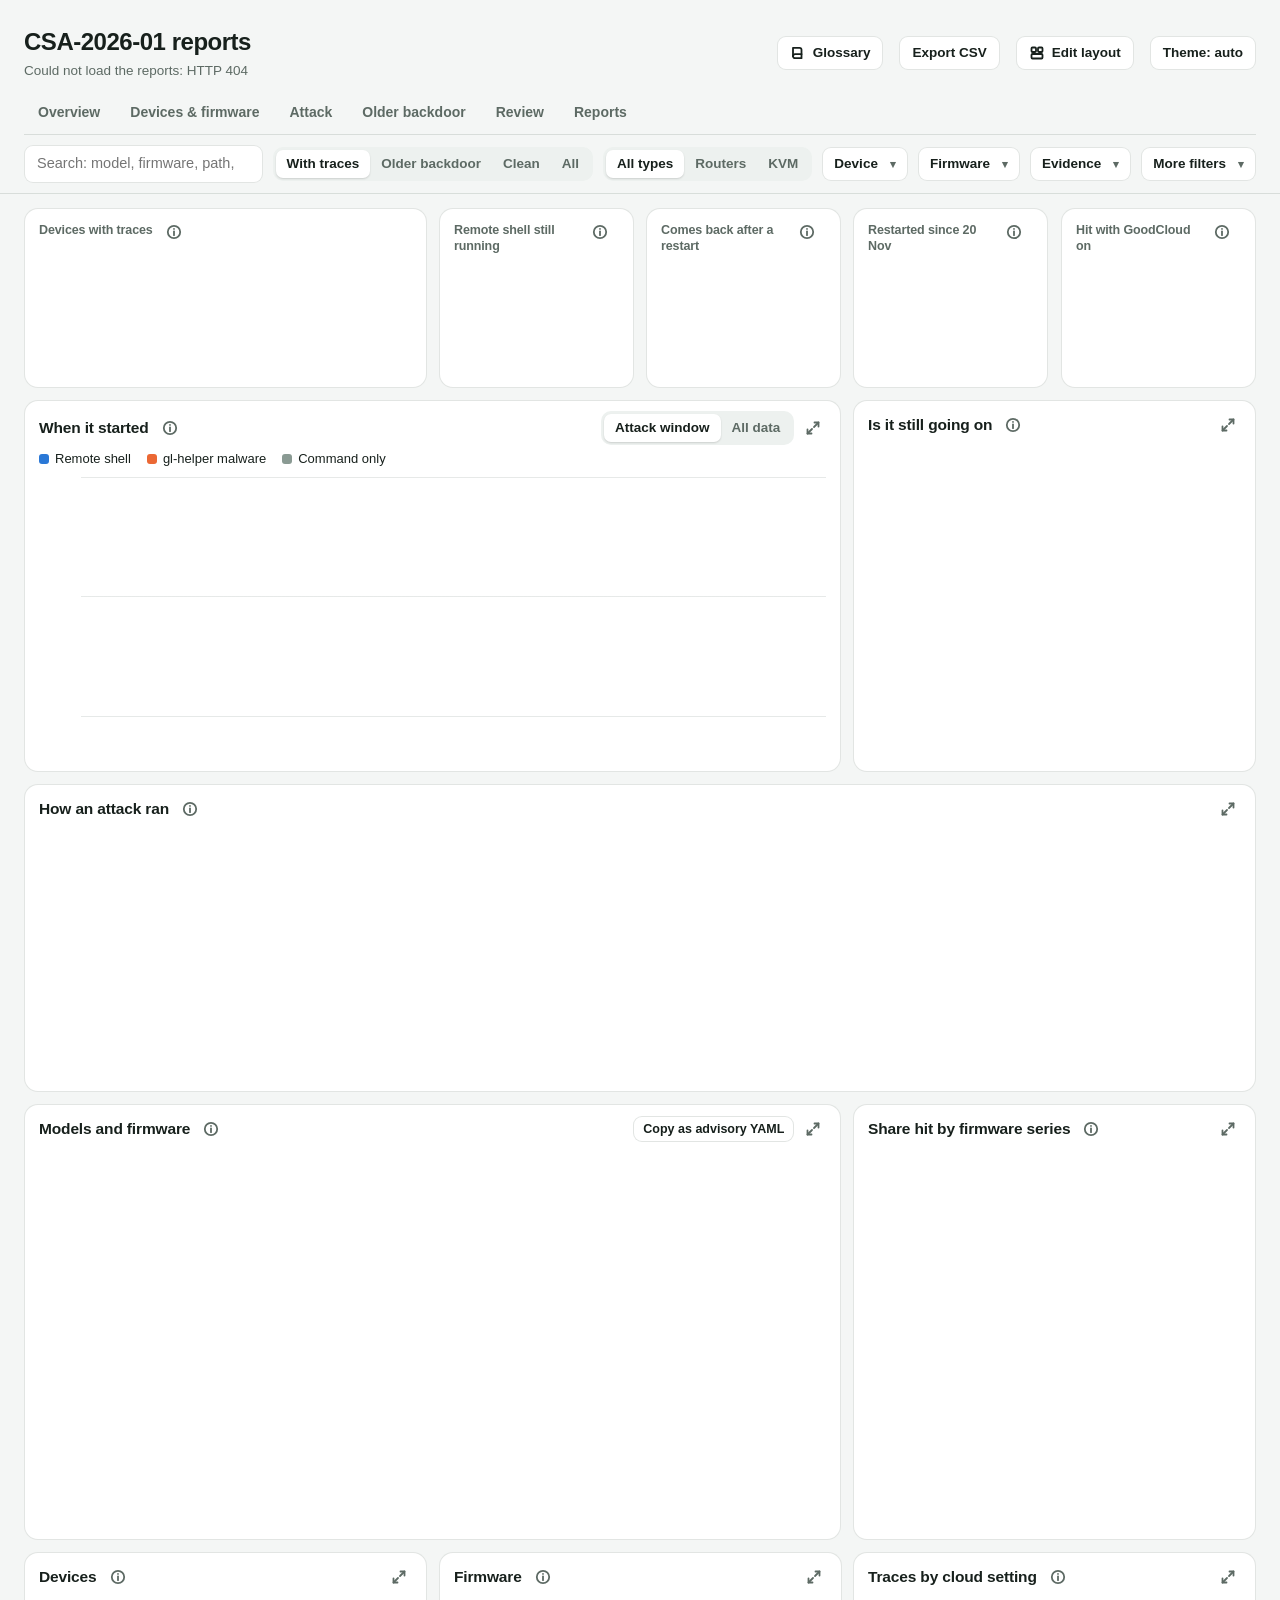
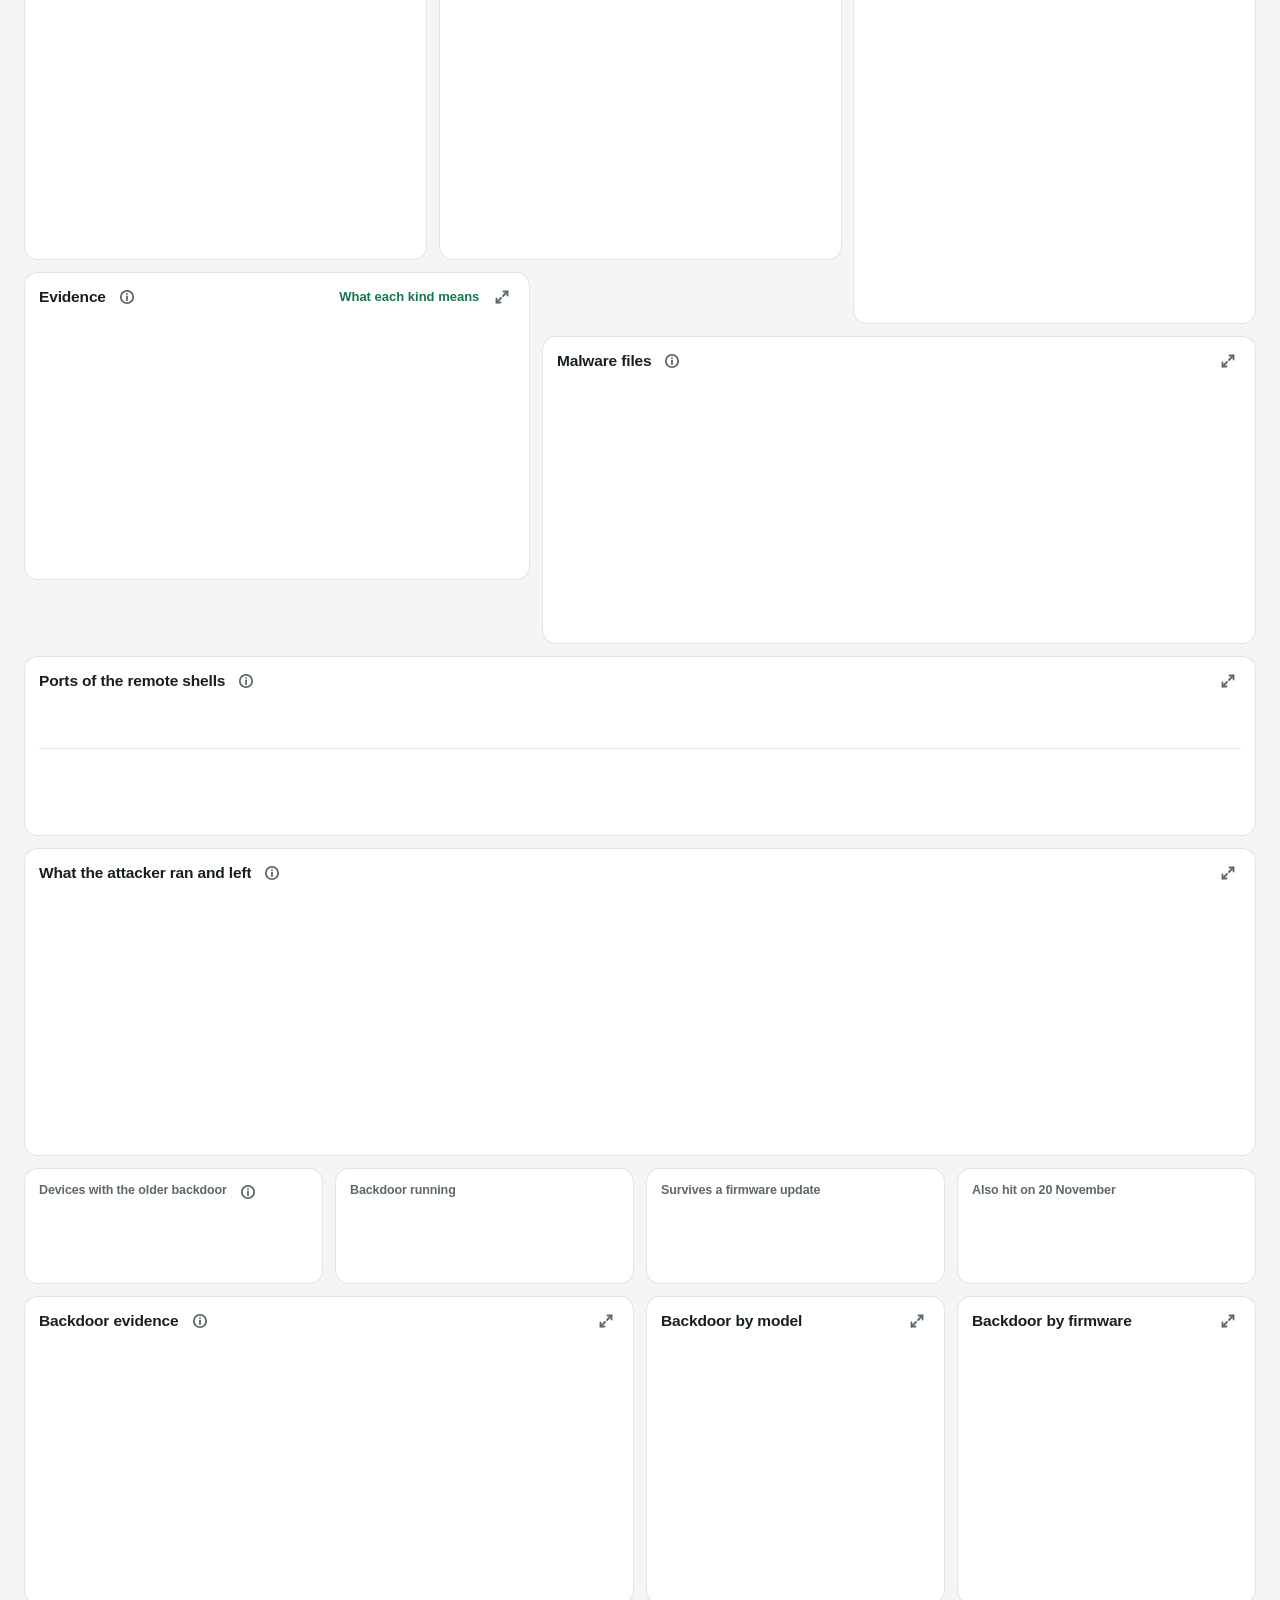
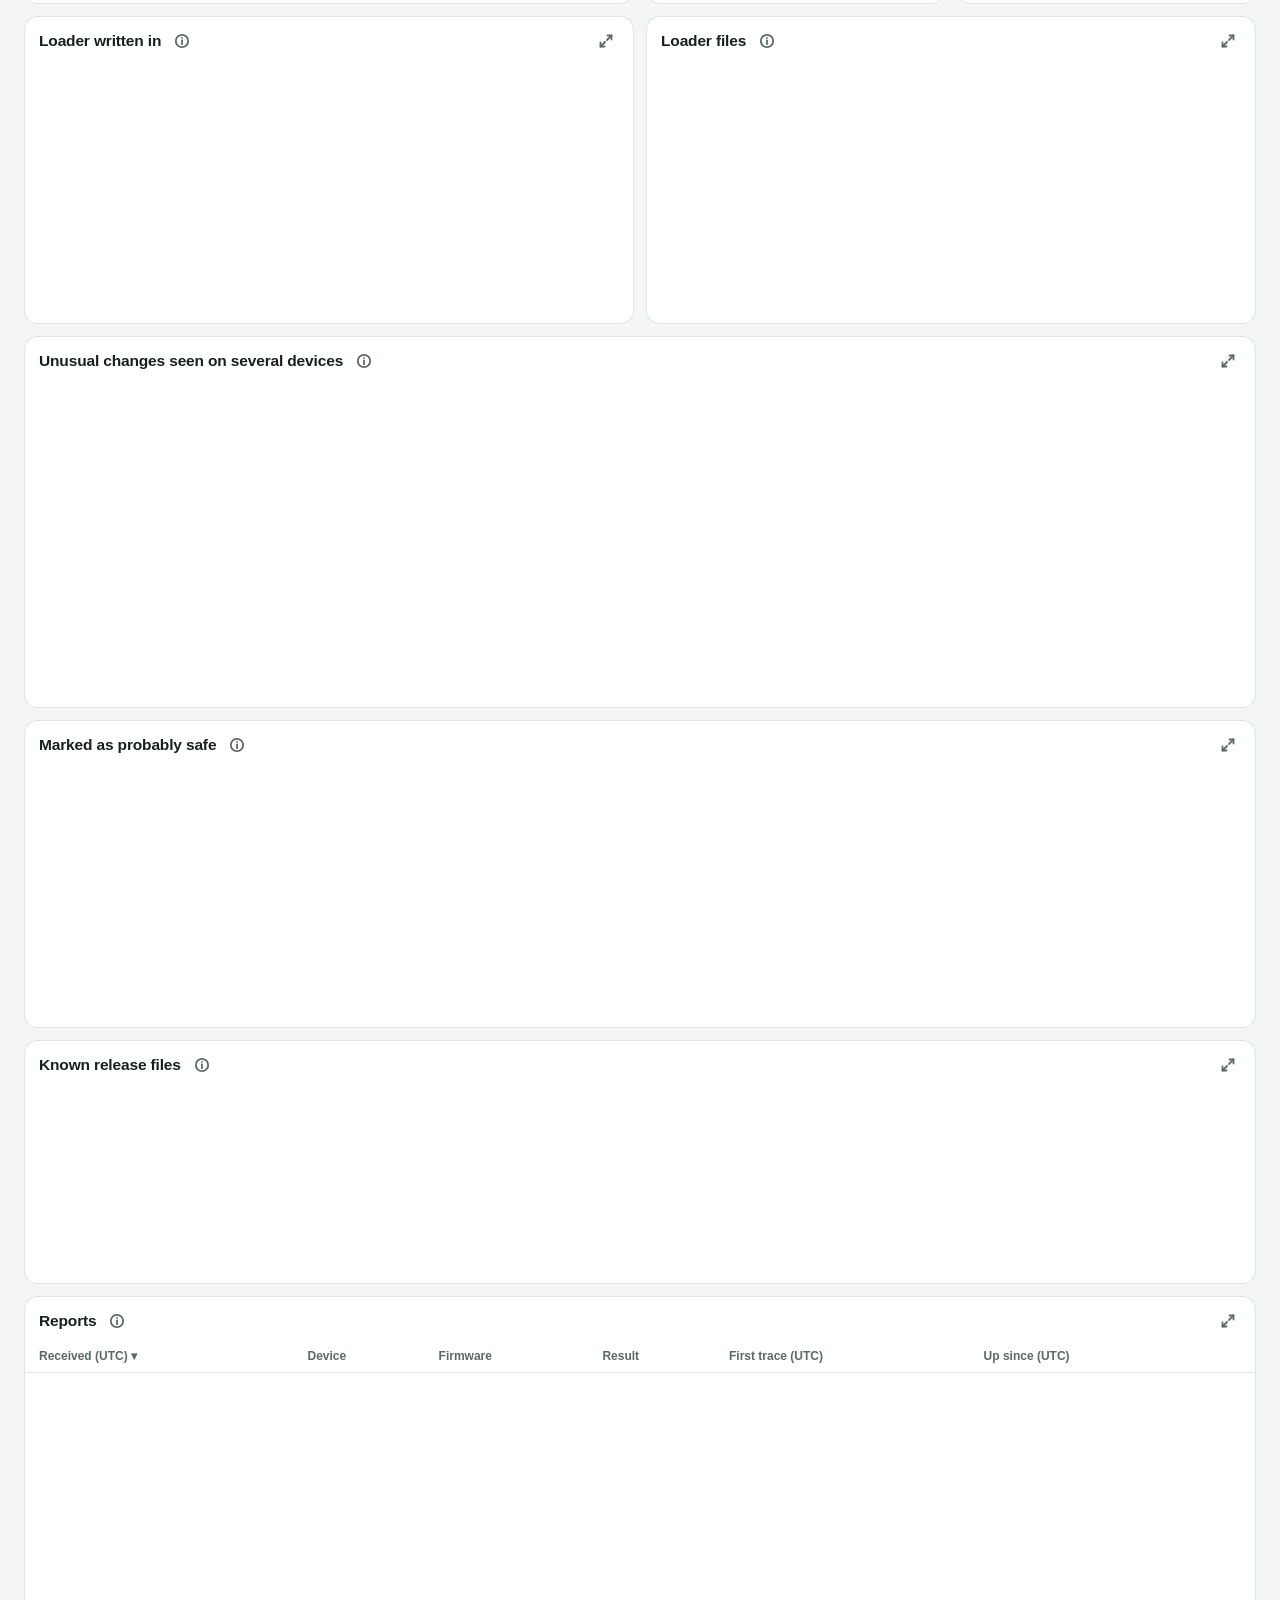
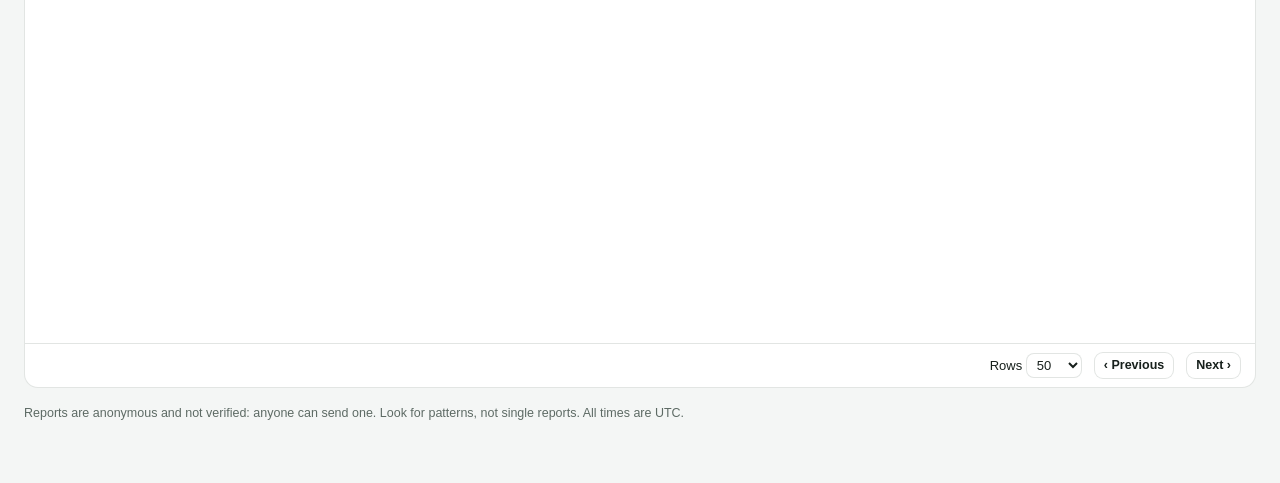
==== worker/src/dashboard.html @ 106569ed "Update dashboard" ====
<!doctype html>
<html lang="en">
<head>
<meta charset="utf-8">
<meta name="viewport" content="width=device-width, initial-scale=1">
<meta name="color-scheme" content="light dark">
<meta name="robots" content="noindex">
<title>CSA-2026-01 reports</title>
<style>
:root {
  --bg: #f4f6f5; --surface: #fff; --surface-2: #edf1ef; --text: #17201c; --text-2: #5d6a64; --grid: rgba(16, 40, 30, .1);
  --accent: #16774c; --accent-soft: rgba(22, 119, 76, .11); --border: rgba(16, 40, 30, .12); --danger: #b42318; --danger-bg: rgba(217, 45, 32, .08);
  --warn: #9a5b00; --warn-bg: rgba(255, 159, 10, .14); --bar: #16774c;
  --s1: #2a78d6; --s2: #eb6834; --s3: #8a9a93; --term-bg: #13201a; --term-fg: #e4ede8; --shadow: 0 8px 28px rgba(10, 30, 20, .16);
  color-scheme: light;
}
/* Dark: by the system's setting unless the theme button says light, or always when it says dark */
@media (prefers-color-scheme: dark) {
  :root:not([data-theme=light]) {
    --bg: #0a0c0b; --surface: #161a18; --surface-2: #212623; --text: #f1f4f2; --text-2: #9ba6a1; --grid: rgba(255, 255, 255, .1);
    --accent: #4cc38a; --accent-soft: rgba(76, 195, 138, .15); --border: rgba(255, 255, 255, .12); --danger: #ff8a7d; --danger-bg: rgba(255, 99, 85, .13);
    --warn: #ffb340; --warn-bg: rgba(255, 159, 10, .16); --bar: #3fae7a;
    --s1: #3987e5; --s2: #d95926; --s3: #6f7f78; --term-bg: #0c120f; --shadow: 0 8px 28px rgba(0, 0, 0, .5);
    color-scheme: dark;
  }
}
:root[data-theme=dark] {
  --bg: #0a0c0b; --surface: #161a18; --surface-2: #212623; --text: #f1f4f2; --text-2: #9ba6a1; --grid: rgba(255, 255, 255, .1);
  --accent: #4cc38a; --accent-soft: rgba(76, 195, 138, .15); --border: rgba(255, 255, 255, .12); --danger: #ff8a7d; --danger-bg: rgba(255, 99, 85, .13);
  --warn: #ffb340; --warn-bg: rgba(255, 159, 10, .16); --bar: #3fae7a;
  --s1: #3987e5; --s2: #d95926; --s3: #6f7f78; --term-bg: #0c120f; --shadow: 0 8px 28px rgba(0, 0, 0, .5);
  color-scheme: dark;
}
* { box-sizing: border-box; }
/* "hidden" must win over the display rules of grids and the board */
[hidden] { display: none !important; }
body { margin: 0; background: var(--bg); color: var(--text); font: 14.5px/1.5 -apple-system, BlinkMacSystemFont, 'Segoe UI', Roboto, Arial, sans-serif; -webkit-font-smoothing: antialiased; }
main { max-width: 1360px; margin: 0 auto; padding: 24px 24px 60px; overflow-x: clip; }
h1 { margin: 0; font-size: 24px; letter-spacing: -.02em; }
h2 { margin: 0; font-size: 15.5px; letter-spacing: -.01em; }
p { margin: 0; }
button, select, input { font: inherit; color: inherit; }
.sub { color: var(--text-2); font-size: 13.5px; }
.tnum { font-variant-numeric: tabular-nums; }
.mono { font: 12.5px ui-monospace, SFMono-Regular, Menlo, Consolas, monospace; }
.dim { color: var(--text-2); }
.top { display: flex; flex-wrap: wrap; align-items: center; gap: 6px 16px; }
.top .grow { flex: 1; }
.top .title .sub { margin-top: 1px; }
/* the pages */
.tabs { display: flex; gap: 2px; margin-top: 12px; border-bottom: 1px solid var(--border); overflow-x: auto; }
.tab { display: inline-flex; align-items: center; gap: 7px; border: 0; border-bottom: 2px solid transparent; margin-bottom: -1px; background: none; padding: 9px 14px 10px; font-size: 14px; font-weight: 600; color: var(--text-2); cursor: pointer; white-space: nowrap; }
.tab:hover { color: var(--text); }
.tab[aria-current=page] { color: var(--text); border-bottom-color: var(--accent); }
.tab em { font-style: normal; font-size: 11.5px; font-weight: 650; padding: 0 7px; border-radius: 980px; background: var(--surface-2); color: var(--text-2); }
.tab em:empty { display: none; }
/* the board: twelve columns and rows of 52 px. Each card spans some of both; the cards are
   placed in their order, and a card that fits goes into a gap left above it. */
.board { position: relative; display: grid; grid-template-columns: repeat(12, minmax(0, 1fr)); grid-auto-rows: 52px; gap: 12px; margin-top: 14px; }
.board > .card { grid-column: span var(--w, 12); grid-row: span var(--h, 4); }
.card { position: relative; display: flex; flex-direction: column; min-width: 0; min-height: 0; container-type: inline-size; background: var(--surface); border: 1px solid var(--border); border-radius: 14px; padding: 10px 14px 12px; }
/* a card is a layer of its own; the one with an open note goes over its neighbours */
.card.raise { z-index: 4; }
.ch { display: flex; align-items: center; gap: 4px 6px; min-height: 28px; }
.ch h2 { margin-right: 2px; line-height: 1.25; white-space: nowrap; overflow: hidden; text-overflow: ellipsis; min-width: 0; }
.ch .sub { white-space: nowrap; overflow: hidden; text-overflow: ellipsis; min-width: 0; margin-left: 4px; }
.ch .grow { flex: 1; }
/* a title over two lines must not push its number below those of its neighbours */
.card.kpi .ch { align-items: flex-start; min-height: 34px; }
.card.kpi .ch h2 { font-size: 12.5px; font-weight: 600; color: var(--text-2); white-space: normal; padding-top: 4px; }
/* the body of a card scrolls inside it; table headings stay at its top */
.cb { flex: 1; min-height: 0; overflow: auto; display: flex; flex-direction: column; margin-top: 4px; }
.cb > * { flex: none; }
.cb > button { align-self: flex-start; }
.ib { flex: none; width: 26px; height: 26px; padding: 0; border: 0; border-radius: 7px; background: none; color: var(--text-2); display: inline-grid; place-items: center; cursor: pointer; }
.ib:hover:not(:disabled) { background: var(--surface-2); color: var(--text); } .ib:disabled { opacity: .3; cursor: default; }
.ib[aria-expanded=true] { background: var(--accent-soft); color: var(--accent); }
.ico { width: 16px; height: 16px; flex: none; fill: none; stroke: currentColor; stroke-width: 1.8; stroke-linecap: round; stroke-linejoin: round; }
.ico .f { fill: currentColor; stroke: none; }
/* what a card shows and how to read it: behind the i next to its title */
.about { position: absolute; z-index: 10; top: 40px; left: 10px; width: 360px; max-width: calc(100vw - 32px); padding: 10px 12px; border: 1px solid var(--border); border-radius: 10px; background: var(--surface); box-shadow: var(--shadow); font-size: 13px; line-height: 1.5; }
.about.right { left: auto; right: 10px; }
.about p + p { margin-top: 6px; }
/* the tools of the layout, only while it is being edited */
.board:not(.edit) .eo, .board.edit .vo { display: none !important; }
.board.edit > .card { outline: 1px dashed color-mix(in srgb, var(--accent) 55%, transparent); outline-offset: -1px; user-select: none; }
.board.edit .ch { flex-wrap: wrap; }
@container (max-width: 480px) { .card:not(.kpi) > .ch { flex-wrap: wrap; } }
/* in a narrow card the tools go on a line of their own */
@container (max-width: 420px) { .board.edit .ch h2 { flex: 1 1 calc(100% - 32px); } }
.board > .card.dragging { opacity: .45; outline: 2px dashed var(--accent); }
.board > .card.sizing { outline: 2px solid var(--accent); }
.grip { flex: none; width: 22px; height: 26px; padding: 0; border: 0; border-radius: 6px; background: var(--surface-2); color: var(--text-2); display: inline-grid; place-items: center; cursor: grab; touch-action: none; }
.grip:active { cursor: grabbing; }
.size { flex: none; padding: 1px 7px; border-radius: 980px; background: var(--accent-soft); color: var(--accent); font: 600 11.5px ui-monospace, SFMono-Regular, Menlo, Consolas, monospace; white-space: nowrap; }
.mv { flex: none; max-width: 96px; padding: 2px 4px; border: 1px solid var(--border); border-radius: 6px; background: var(--surface); font-size: 12px; }
.rz { position: absolute; right: 2px; bottom: 2px; z-index: 3; width: 22px; height: 22px; padding: 0; border: 0; background: none; cursor: nwse-resize; touch-action: none; }
.rz::after { content: ''; position: absolute; right: 5px; bottom: 5px; width: 10px; height: 10px; border-right: 2.5px solid var(--accent); border-bottom: 2.5px solid var(--accent); border-radius: 0 0 3px 0; }
.gridlines { position: absolute; inset: 0; display: none; grid-template-columns: repeat(12, minmax(0, 1fr)); gap: 12px; pointer-events: none; }
.board.edit > .gridlines { display: grid; }
.gridlines i { border-radius: 6px; background: repeating-linear-gradient(to bottom, var(--accent-soft) 0 52px, transparent 52px 64px); }
.editbar { display: flex; flex-wrap: wrap; align-items: center; gap: 8px 12px; margin-top: 14px; padding: 10px 14px; border: 1px dashed var(--accent); border-radius: 12px; background: var(--accent-soft); font-size: 13.5px; }
.editbar .hint { flex: 1 1 280px; min-width: 0; }
.chipbtn { border: 1px solid var(--accent); background: var(--surface); color: var(--accent); border-radius: 980px; padding: 2px 10px; font-size: 12.5px; font-weight: 600; cursor: pointer; }
/* one card over the whole page */
.focusbar { display: flex; flex-wrap: wrap; align-items: center; gap: 10px; margin-top: 14px; }
.board.focus { grid-auto-rows: auto; }
.board.focus > .card { grid-column: 1 / -1; height: max(420px, calc(100vh - 260px)); }
.empty { margin-top: 14px; }
/* the numbers at the top of a page */
.kv1 { display: flex; align-items: baseline; flex-wrap: wrap; gap: 2px 7px; }
.val { border: 0; background: none; padding: 0; color: inherit; font-size: 30px; font-weight: 700; letter-spacing: -.03em; line-height: 1.15; font-variant-numeric: tabular-nums; }
button.val { cursor: pointer; text-decoration: underline; text-decoration-color: transparent; text-underline-offset: 5px; }
button.val:hover { text-decoration-color: currentColor; }
.val.lead { color: var(--danger); }
.kv1 small { font-size: 14px; font-weight: 600; color: var(--text-2); }
.card.kpi .split { margin-top: 8px; }
.card.kpi .legend { margin-top: 6px; gap: 0 14px; line-height: 1.35; }
.knote { margin-top: 4px; font-size: 12.5px; color: var(--text-2); line-height: 1.4; }
/* the side panel: a report, a finding, the glossary */
.drawer { position: fixed; top: 0; right: 0; bottom: 0; z-index: 40; width: min(600px, 100%); display: flex; flex-direction: column; background: var(--surface); border-left: 1px solid var(--border); box-shadow: var(--shadow); }
.drawer[data-mode=item] { width: min(780px, 100%); } .drawer[data-mode=glossary] { width: min(520px, 100%); }
.dh { display: flex; align-items: flex-start; gap: 6px; padding: 14px 14px 12px 18px; border-bottom: 1px solid var(--border); }
.dh h2 { font-size: 16px; overflow-wrap: anywhere; }
.drawer[data-mode=item] .dh h2 { font: 650 14.5px/1.4 ui-monospace, SFMono-Regular, Menlo, Consolas, monospace; }
.dh .sub { margin-top: 2px; }
.dbody { flex: 1; overflow: auto; padding: 6px 18px 28px; }
.dbody > h3 { margin: 18px 0 4px; font-size: 12.5px; font-weight: 650; color: var(--text-2); }
.dbody > .sub { margin-bottom: 6px; }
.dbody .body { grid-template-columns: minmax(0, 1fr); }
.dbody .kpis2.wide { grid-template-columns: repeat(auto-fit, minmax(160px, 1fr)); }
.dact { display: flex; flex-wrap: wrap; gap: 8px; align-items: center; margin-top: 10px; }
.gl dt { margin-top: 14px; } .gl dt b { display: block; font-weight: 650; } .gl dd { margin: 2px 0 0; color: var(--text-2); font-size: 13.5px; }
.hashcell { font-family: ui-monospace, SFMono-Regular, Menlo, Consolas, monospace; font-size: 12px; overflow-wrap: anywhere; max-width: 420px; }
.linkish { cursor: pointer; text-decoration: underline; text-decoration-color: var(--border); text-underline-offset: 3px; }
.linkish:hover { text-decoration-color: var(--accent); color: var(--accent); }
.safeTable td { vertical-align: top; }
.safeTable .who { color: var(--text-2); font-size: 13px; white-space: nowrap; }
.btn.sm { padding: 3px 9px; font-size: 12.5px; white-space: nowrap; }
.labelForm { display: inline-flex; gap: 6px; align-items: center; }
.labelForm input { width: 180px; padding: 3px 8px; border: 1px solid var(--border); border-radius: 7px; background: var(--surface); color: var(--text); font: inherit; font-size: 12.5px; }
.peak.err { color: var(--danger); }
.btn { display: inline-flex; align-items: center; gap: 7px; border: 1px solid var(--border); background: var(--surface); border-radius: 9px; padding: 6px 12px; font-size: 13.5px; font-weight: 600; cursor: pointer; }
.btn:hover { border-color: var(--accent); }
.btn.primary, .btn[aria-pressed=true]#editBtn { background: var(--accent); border-color: var(--accent); color: var(--surface); }

/* filters: one bar above everything they change; stays in view */
.filters { position: sticky; top: 0; z-index: 5; margin: 0 -24px; padding: 10px 24px; background: color-mix(in srgb, var(--bg) 88%, transparent); backdrop-filter: blur(14px); -webkit-backdrop-filter: blur(14px); border-bottom: 1px solid var(--border); }
.frow { display: flex; flex-wrap: wrap; gap: 8px 10px; align-items: center; }
.frow + .frow { margin-top: 8px; }
/* the three switches: one group of chips that stays together, at the end of its row */
.toggles { display: flex; flex-wrap: wrap; gap: 6px; }
.tg { position: relative; display: inline-flex; cursor: pointer; }
.tg input { position: absolute; inset: 0; opacity: 0; margin: 0; cursor: pointer; }
.tg span { display: inline-flex; align-items: center; gap: 6px; padding: 4px 11px; border: 1px solid var(--border); border-radius: 980px; font-size: 13.5px; font-weight: 600; color: var(--text-2); background: var(--surface); white-space: nowrap; }
.tg span::before { content: ''; width: 8px; height: 8px; border-radius: 50%; border: 1.5px solid currentColor; }
.tg input:checked + span { color: var(--accent); border-color: var(--accent); background: var(--accent-soft); }
.tg input:checked + span::before { background: currentColor; }
.tg input:focus-visible + span { outline: 2px solid var(--accent); outline-offset: 2px; }
.filters input[type=search] { flex: 1; min-width: 220px; padding: 7px 12px; border: 1px solid var(--border); border-radius: 9px; background: var(--surface); }
.seg { display: inline-flex; padding: 3px; border-radius: 10px; background: var(--surface-2); }
.seg button { border: 0; background: none; font-size: 13.5px; font-weight: 600; color: var(--text-2); padding: 4px 11px; border-radius: 7px; cursor: pointer; white-space: nowrap; }
.seg button[aria-pressed=true] { background: var(--surface); color: var(--text); box-shadow: 0 1px 2px rgba(0, 0, 0, .14); }
.ms { position: relative; }
.ms > summary { list-style: none; cursor: pointer; display: inline-flex; align-items: center; gap: 6px; padding: 6px 11px; border: 1px solid var(--border); border-radius: 9px; background: var(--surface); font-size: 13.5px; font-weight: 600; white-space: nowrap; }
.ms > summary::-webkit-details-marker { display: none; }
.ms > summary::after { content: '▾'; font-size: 11px; color: var(--text-2); }
.ms > summary b { font-weight: 600; color: var(--text-2); max-width: 170px; overflow: hidden; text-overflow: ellipsis; }
.ms.on > summary { border-color: var(--accent); background: var(--accent-soft); }
.ms.on > summary b { color: var(--accent); }
.pop { position: absolute; z-index: 6; top: calc(100% + 6px); left: 0; width: 320px; max-height: 340px; overflow: auto; padding: 8px; border: 1px solid var(--border); border-radius: 12px; background: var(--surface); box-shadow: var(--shadow); }
.pop input[type=search] { width: 100%; min-width: 0; margin-bottom: 6px; }
.pop label { display: flex; align-items: center; gap: 8px; padding: 4px 6px; border-radius: 7px; font-size: 13.5px; cursor: pointer; }
.pop label:hover { background: var(--surface-2); }
.pop label span { flex: 1; overflow: hidden; text-overflow: ellipsis; white-space: nowrap; }
.pop label em { font-style: normal; color: var(--text-2); font-variant-numeric: tabular-nums; }
.pop .none { padding: 6px; color: var(--text-2); font-size: 13px; }
/* the filters that are set less often, in one menu */
#fMore .pop { left: auto; right: 0; width: 400px; max-height: none; padding: 4px 12px 12px; }
.morepop .ph { margin: 10px 0 5px; font-size: 12px; font-weight: 650; color: var(--text-2); }
.morepop .seg { flex-wrap: wrap; }
.morepop label.tg { display: inline-flex; padding: 0; } .morepop label.tg:hover { background: none; }
.morepop label.tg span { flex: none; overflow: visible; }
.chips { display: flex; flex-wrap: wrap; gap: 6px; align-items: center; font-size: 13px; }
.chip { display: inline-flex; align-items: center; gap: 6px; padding: 2px 4px 2px 10px; border-radius: 980px; background: var(--accent-soft); color: var(--accent); font-weight: 600; }
.chip button { border: 0; background: none; cursor: pointer; color: inherit; font-size: 15px; line-height: 1; padding: 0 5px; }
.linkbtn { border: 0; background: none; color: var(--accent); font-weight: 600; cursor: pointer; padding: 2px 4px; font-size: 13px; }

.grid { display: grid; gap: 12px; }

.kpi .label { font-size: 12.5px; font-weight: 600; color: var(--text-2); }
.kpi .value { margin-top: 2px; font-size: 30px; font-weight: 700; letter-spacing: -.03em; line-height: 1.15; font-variant-numeric: tabular-nums; }
.kpi .value small { font-size: 15px; font-weight: 600; color: var(--text-2); letter-spacing: 0; }
.kpi .note { margin-top: 4px; font-size: 12.5px; color: var(--text-2); }
.kpi.lead .value { color: var(--danger); }
.split { margin-top: 10px; display: flex; gap: 2px; height: 8px; }
.split i { display: block; border-radius: 3px; min-width: 3px; }
.legend { margin: 8px 0 0; padding: 0; list-style: none; display: flex; flex-wrap: wrap; gap: 4px 16px; font-size: 13px; }
.legend li { display: flex; align-items: center; gap: 6px; }
.legend i { width: 10px; height: 10px; border-radius: 3px; flex: none; }
.legend b { font-variant-numeric: tabular-nums; }

/* when it started: stacked columns on a time axis that never has more than ~72 columns */
/* the chart takes the height its card has */
.cb > .plot { flex: 1; min-height: 120px; margin-top: 8px; display: grid; grid-template-columns: 34px minmax(0, 1fr); grid-template-rows: minmax(0, 1fr) 34px; column-gap: 8px; }
.yaxis { position: relative; font-size: 11.5px; color: var(--text-2); font-variant-numeric: tabular-nums; }
.yaxis span { position: absolute; right: 0; translate: 0 -50%; }
.cols { position: relative; display: flex; align-items: stretch; gap: 2px; border-bottom: 1px solid var(--grid); background: linear-gradient(var(--grid), var(--grid)) 0 0 / 100% 1px no-repeat, linear-gradient(var(--grid), var(--grid)) 0 50% / 100% 1px no-repeat; }
.col { flex: 1; min-width: 0; display: flex; flex-direction: column-reverse; align-items: center; gap: 2px; cursor: pointer; }
.col.edge { flex: 0 0 26px; margin-inline: 8px; }
.col i { display: block; width: 100%; max-width: 22px; min-height: 2px; }
.col i.a { background: var(--s2); } .col i.b { background: var(--s1); } .col i.c { background: var(--s3); }
.col i:last-child { border-radius: 3px 3px 0 0; }
.col:hover i, .col:focus-visible i, .col.sel i { filter: brightness(1.2); }
.col.sel { background: var(--accent-soft); border-radius: 4px 4px 0 0; }
.xaxis { grid-column: 2; position: relative; margin-top: 5px; font-size: 11.5px; color: var(--text-2); font-variant-numeric: tabular-nums; }
.xaxis span { position: absolute; top: 0; translate: -50% 0; white-space: nowrap; text-align: center; line-height: 1.3; }
.xaxis span b { display: block; color: var(--text); font-weight: 600; }
.xaxis span.l { translate: 0 0; text-align: left; } .xaxis span.r { translate: -100% 0; text-align: right; }
.peak { margin-top: 8px; font-size: 13.5px; }

.rank { margin: 12px 0 0; padding: 0; list-style: none; display: grid; grid-template-columns: minmax(0, max-content) minmax(50px, 1fr) max-content; gap: 7px 10px; align-items: center; font-size: 13.5px; }
.rank li { display: contents; cursor: pointer; }
.rank .name { overflow: hidden; text-overflow: ellipsis; white-space: nowrap; max-width: 250px; }
.rank li:hover .name { color: var(--accent); }
.rank .track { height: 11px; }
.rank .track i { display: block; height: 100%; min-width: 3px; background: var(--bar); border-radius: 0 4px 4px 0; }
.rank li.sel .name { font-weight: 700; color: var(--accent); }
.rank .num { font-variant-numeric: tabular-nums; font-weight: 650; text-align: right; }
.more { margin-top: 8px; font-size: 12.5px; color: var(--text-2); }

table { width: 100%; border-collapse: collapse; font-size: 13.5px; }
th { text-align: left; font-size: 12px; font-weight: 600; color: var(--text-2); padding: 8px 10px; white-space: nowrap; }
td { padding: 8px 10px; border-top: 1px solid var(--border); vertical-align: top; }
td.n, th.n { text-align: right; font-variant-numeric: tabular-nums; white-space: nowrap; }
pre { margin: 6px 0 0; padding: 9px 11px; border-radius: 9px; background: var(--term-bg); color: var(--term-fg); font: 12.5px/1.55 ui-monospace, SFMono-Regular, Menlo, Consolas, monospace; white-space: pre-wrap; overflow-wrap: anywhere; }
.count { float: right; margin-left: 10px; min-width: 24px; padding: 0 7px; border-radius: 980px; background: var(--surface-2); color: var(--text); font: 650 12px -apple-system, 'Segoe UI', sans-serif; text-align: center; }
.stack > * + * { margin-top: 10px; }
.stack h3 { margin: 0; font-size: 12px; font-weight: 650; color: var(--text-2); }
.scroll { overflow-x: auto; }
/* tables in a card: the heading row stays at the top while the rows scroll, every other
   row is shaded, and the row under the pointer is marked */
.cb thead th, .cb table > tr:first-child > th { position: sticky; top: 0; z-index: 2; background: var(--surface); box-shadow: inset 0 -1px 0 var(--border); }
:where(.cb table:not(.mx) > tbody > tr:nth-child(even), .cb table:not(.mx) > tr:nth-child(odd):not(:first-child)) > td { background: color-mix(in srgb, var(--surface-2) 75%, transparent); }
:where(.cb table:not(.mx) tr:hover) > td { background: var(--surface-2); }
.leftcols { display: grid; grid-template-columns: repeat(auto-fit, minmax(320px, 1fr)); gap: 4px 20px; align-items: start; }
.leftcols h3 { margin: 6px 0 0; font-size: 12px; font-weight: 650; color: var(--text-2); }

/* the reports: a real table, sortable, paged */
/* the reports: a real table, sortable, paged; it runs to the edges of its card */
.reports .cb { margin: 4px -14px 0; }
.reports th[data-k] { cursor: pointer; user-select: none; }
.reports th[aria-sort]::after { content: ' ▾'; } .reports th[aria-sort=ascending]::after { content: ' ▴'; }
.reports td:first-child, .reports th:first-child { padding-left: 14px; }
.reports tr.row { cursor: pointer; }
.reports tr.row td:last-child { color: var(--text-2); font-size: 16px; text-align: right; padding-right: 14px; }
.reports tr.row.sel > td { background: var(--accent-soft); box-shadow: inset 0 1px 0 var(--accent), inset 0 -1px 0 var(--accent); }
@container (max-width: 820px) { .hide-s { display: none; } }
.dev b { font-weight: 650; white-space: nowrap; } td.tnum { white-space: nowrap; } .dev small, .fw small { display: block; font-size: 12px; color: var(--text-2); }
.fw { max-width: 210px; }
.tags { margin-top: 4px; display: flex; flex-wrap: wrap; gap: 4px; }
.tag { display: inline-flex; align-items: center; gap: 5px; padding: 0 8px; border-radius: 980px; font-size: 11.5px; font-weight: 600; background: var(--surface-2); color: var(--text-2); }
.tag.warn { background: var(--warn-bg); color: var(--warn); }
.tag.ok { background: var(--accent-soft); color: var(--accent); }
.tag i { width: 8px; height: 8px; border-radius: 2px; }
.body { display: grid; grid-template-columns: repeat(2, minmax(0, 1fr)); gap: 2px 28px; }
.body h3 { margin: 12px 0 0; font-size: 12px; font-weight: 650; color: var(--text-2); }
.body .full { grid-column: 1 / -1; overflow-x: auto; }
.kv { margin: 6px 0 0; display: grid; grid-template-columns: max-content minmax(0, 1fr); gap: 4px 14px; font-size: 13.5px; }
.kv dt { color: var(--text-2); } .kv dd { margin: 0; overflow-wrap: anywhere; }
.evs { margin: 6px 0 0; padding: 0; list-style: none; display: flex; flex-direction: column; gap: 5px; }
.evs li { display: flex; flex-wrap: wrap; align-items: center; gap: 4px 10px; }
.ev { display: inline-flex; align-items: center; gap: 6px; padding: 1px 6px 1px 9px; border-radius: 980px; background: var(--danger-bg); color: var(--danger); font-size: 12.5px; font-weight: 600; cursor: help; }
.ev i, .info { display: inline-grid; place-items: center; width: 14px; height: 14px; border-radius: 50%; border: 1px solid currentColor; font: italic 700 10px Georgia, serif; opacity: .75; }
.info { margin-left: 6px; color: var(--text-2); cursor: help; vertical-align: 1px; }
tr.row.fresh td { background: var(--accent-soft); }
.live { display: inline-flex; align-items: center; gap: 7px; }
.live i { width: 8px; height: 8px; border-radius: 50%; background: var(--text-2); }
.live.on i { background: var(--accent); animation: pulse 2s ease-out infinite; }
.live.err i { background: var(--danger); }
@keyframes pulse { 0% { box-shadow: 0 0 0 0 color-mix(in srgb, var(--accent) 60%, transparent); } 100% { box-shadow: 0 0 0 8px transparent; } }
@media (prefers-reduced-motion: reduce) { .live.on i { animation: none; } }
.pager { flex: none; display: flex; flex-wrap: wrap; align-items: center; gap: 6px 12px; margin: 0 -14px -12px; padding: 8px 14px; border-top: 1px solid var(--border); font-size: 13px; }
.pager .grow { flex: 1; }
.pager select { border: 1px solid var(--border); border-radius: 8px; background: var(--surface); padding: 3px 6px; }
.pager button:disabled { opacity: .4; cursor: default; }
.kpis2 { grid-template-columns: repeat(2, minmax(0, 1fr)); gap: 10px; margin-top: 4px; }
.kpis2 .kpi { display: block; padding: 10px 12px; background: var(--surface-2); border: 0; border-radius: 11px; container-type: normal; }
.kpis2 .kpi .value { font-size: 22px; }
.kpis2 .kpi .note { font-size: 12px; line-height: 1.4; }
.kpis2.wide { grid-template-columns: repeat(auto-fit, minmax(180px, 1fr)); }
.rank.plain li { cursor: default; } .rank.plain li:hover .name { color: inherit; }
.rank .num small { margin-left: 6px; font-weight: 400; color: var(--text-2); }
.rank li.few > * { opacity: .55; }
tr.few td { color: var(--text-2); } tr.few td b { font-weight: 600; }
/* the attack course: events along a horizontal rail, with room for each */
.courseBox { display: grid; grid-template-columns: minmax(0, 1fr) 280px; gap: 12px 24px; align-items: center; }
.course { margin: 26px 0 6px; padding: 0; list-style: none; display: flex; align-items: flex-start; }
.course li { position: relative; }
.course li::before { content: ''; position: absolute; left: 0; right: 0; top: 6px; height: 2px; background: var(--grid); }
.course .step { flex: 1 1 0; min-width: 0; padding: 26px 6px 0; text-align: center; }
.course .step:first-child::before { left: 50%; } .course .step:last-child::before { right: 50%; }
.course .step i { position: absolute; left: 50%; top: 7px; translate: -50% -50%; width: 14px; height: 14px; border-radius: 50%; background: var(--accent); box-shadow: 0 0 0 4px var(--surface); }
.course .step b { display: block; font-size: 14px; font-weight: 650; line-height: 1.3; text-wrap: balance; }
.course .step .t { display: block; margin-top: 3px; font-size: 13px; color: var(--text); font-variant-numeric: tabular-nums; white-space: nowrap; }
.course .step small { display: block; margin-top: 1px; font-size: 12px; color: var(--text-2); }
.course .conn { flex: 0 1 96px; min-width: 56px; height: 14px; }
.course .conn span { position: absolute; left: 50%; top: -20px; translate: -50% 0; padding: 1px 8px; border-radius: 980px; background: var(--surface-2); font-size: 11.5px; font-weight: 600; color: var(--text-2); white-space: nowrap; }
.courseBox .kpis2 { grid-template-columns: 1fr; margin-top: 0; }
@container (max-width: 760px) {
  .courseBox { grid-template-columns: 1fr; }
  .courseBox .kpis2 { grid-template-columns: repeat(2, minmax(0, 1fr)); }
}
/* in a narrow card the rail runs down instead */
@container (max-width: 540px) {
  .course { flex-direction: column; align-items: stretch; margin-top: 12px; }
  .course li::before { left: 6px; right: auto; top: 0; bottom: 0; width: 2px; height: auto; }
  .course .step { padding: 4px 0 4px 30px; text-align: left; }
  .course .step:first-child::before { left: 6px; top: 12px; } .course .step:last-child::before { right: auto; bottom: calc(100% - 12px); }
  .course .step i { left: 7px; top: 13px; }
  .course .conn { flex: none; height: auto; padding: 4px 0 4px 30px; }
  .course .conn span { position: static; translate: none; }
}
.strip { position: relative; height: 40px; margin-top: 10px; border-bottom: 1px solid var(--grid); }
.strip i { position: absolute; bottom: 0; width: 3px; height: 30px; margin-left: -1.5px; border-radius: 2px 2px 0 0; background: var(--s1); cursor: default; }
.strip i:hover, .strip i:focus-visible { height: 40px; filter: brightness(1.2); }
.stripaxis { display: flex; justify-content: space-between; margin-top: 5px; font-size: 11.5px; color: var(--text-2); font-variant-numeric: tabular-nums; }
.mx { width: 100%; border-collapse: separate; border-spacing: 0; margin-top: 8px; font-size: 13.5px; }
.mx caption { text-align: left; font-size: 12px; font-weight: 650; color: var(--text-2); padding: 0 0 6px; }
.mx thead th { padding: 6px 6px; text-align: center; font: 600 12px ui-monospace, SFMono-Regular, Menlo, Consolas, monospace; color: var(--text); white-space: nowrap; }
.mx th.q { color: var(--text-2); font-weight: 600; cursor: help; }
/* the models stay at the left and the versions at the top while the grid scrolls */
.cb .mx thead th { box-shadow: none; }
.mx thead th:first-child { left: 0; z-index: 3; }
.mx tbody th { position: sticky; left: 0; z-index: 1; background: var(--surface); text-align: left; font-weight: 650; padding: 5px 12px 5px 0; white-space: nowrap; }
.mx td { padding: 3px; border: 0; text-align: center; }
.mx td button { width: 100%; min-width: 52px; border: 0; border-radius: 7px; padding: 5px 4px; font: 600 12.5px -apple-system, 'Segoe UI', sans-serif; font-variant-numeric: tabular-nums; cursor: pointer; color: var(--text-2); background: var(--surface-2); }
.mx td button.h { color: var(--danger); background: color-mix(in srgb, var(--danger) calc(10% + var(--w) * 26%), transparent); }
.mx td button.sel { outline: 2px solid var(--accent); outline-offset: 1px; }
.mx td button small { font-weight: 500; opacity: .75; }
.mx th.shareh { text-align: left; padding-left: 14px; font-family: inherit; color: var(--text-2); }
.mx td.share { text-align: left; padding-left: 14px; white-space: nowrap; min-width: 150px; font-variant-numeric: tabular-nums; }
.mx td.share b { display: inline-block; width: 42px; }
.mx td.share small { color: var(--text-2); }
.mx td.share .track { display: block; height: 4px; margin-top: 3px; border-radius: 2px; background: var(--surface-2); overflow: hidden; }
.mx td.share .track i { display: block; height: 100%; border-radius: 2px; background: var(--danger); }
.tag.odd { background: var(--warn-bg); color: var(--warn); }
.foot { margin-top: 16px; font-size: 12.5px; color: var(--text-2); }
#tip { position: fixed; z-index: 50; pointer-events: none; padding: 6px 10px; border-radius: 8px; background: var(--text); color: var(--bg); font-size: 12.5px; font-weight: 550; line-height: 1.45; white-space: pre-line; width: max-content; max-width: 400px; opacity: 0; translate: -50% calc(-100% - 12px); }
:focus-visible { outline: 2px solid var(--accent); outline-offset: 2px; border-radius: 4px; }

@media (max-width: 1000px) {
  .filters { position: static; }
  .pop, #fMore .pop { width: min(360px, 86vw); }
}
/* on a phone: one column, every card as high as it needs, no layout editing */
@media (max-width: 760px) {
  .board { grid-template-columns: minmax(0, 1fr); grid-auto-rows: auto; }
  .board > .card { grid-column: 1 / -1; grid-row: auto; }
  .cb { max-height: 75vh; }
  .cb > .plot { flex: none; height: 240px; }
  #editBtn, .eo { display: none !important; }
  #fMore .pop { left: 0; right: auto; }
}
</style>
</head>
<body>
<script>try { const t = localStorage.getItem('csa-theme'); if (t === 'light' || t === 'dark') document.documentElement.dataset.theme = t; } catch { /* no storage: the system decides */ }</script>
<main>
  <div class="top">
    <div class="title"><h1>CSA-2026-01 reports</h1><p class="sub tnum" id="status"></p></div>
    <span class="grow"></span>
    <span class="sub tnum live" id="live" hidden><i></i><span id="liveText"></span></span>
    <button class="btn" type="button" id="liveBtn" aria-pressed="true" hidden>Live: on</button>
    <button class="btn" type="button" id="sinceBtn" hidden></button>
    <button class="btn" type="button" id="glossBtn"><svg class="ico" viewBox="0 0 16 16" aria-hidden="true"><path d="M3 2.8h6.5a2 2 0 0 1 2 2v8.4H5a2 2 0 0 1-2-2z"/><path d="M3 11.2a2 2 0 0 1 2-2h6.5"/></svg>Glossary</button>
    <button class="btn" type="button" id="csv">Export CSV</button>
    <button class="btn" type="button" id="editBtn" aria-pressed="false"><svg class="ico" viewBox="0 0 16 16" aria-hidden="true"><rect x="2.5" y="2.5" width="4.5" height="4.5" rx="1"/><rect x="9" y="2.5" width="4.5" height="4.5" rx="1"/><rect x="2.5" y="9" width="11" height="4.5" rx="1"/></svg><span>Edit layout</span></button>
    <button class="btn" type="button" id="themeBtn" title="Light or dark. “Auto” follows your system."></button>
  </div>
  <nav class="tabs" id="tabs" aria-label="Pages"></nav>

  <section class="filters" aria-label="Filters">
    <div class="frow">
      <input type="search" id="q" placeholder="Search: model, firmware, path, hash, port, text in a command …" aria-label="Search reports">
      <div class="seg" id="fResult" role="group" aria-label="Result"><button type="button" data-v="hit">With traces</button><button type="button" data-v="bd" title="An older backdoor (urandom_seed / ulogd), not the attack of 20 November. Counted apart.">Older backdoor</button><button type="button" data-v="clean">Clean</button><button type="button" data-v="all">All</button></div>
      <div class="seg" id="fType" role="group" aria-label="Device type"><button type="button" data-v="all">All types</button><button type="button" data-v="router">Routers</button><button type="button" data-v="kvm">KVM</button></div>
      <details class="ms" id="fModel"><summary>Device <b></b></summary><div class="pop"></div></details>
      <details class="ms" id="fFirmware"><summary>Firmware <b></b></summary><div class="pop"></div></details>
      <details class="ms" id="fKind"><summary>Evidence <b></b></summary><div class="pop"></div></details>
      <details class="ms" id="fMore"><summary>More filters <b></b></summary><div class="pop morepop">
        <p class="ph">Received</p>
        <div class="seg" id="fRecv" role="group" aria-label="Received"><button type="button" data-v="all">Any time</button><button type="button" data-v="24h">Last 24 h</button><button type="button" data-v="7d">Last 7 days</button></div>
        <p class="ph">Restarted since the attack began on 20 November</p>
        <div class="seg" id="fRestart" role="group" aria-label="Restarted since the attack"><button type="button" data-v="any">Restarted or not</button><button type="button" data-v="yes">Restarted</button><button type="button" data-v="no">Not restarted</button></div>
        <p class="ph">View</p>
        <div class="toggles" role="group" aria-label="View">
          <label class="tg"><input type="checkbox" id="onlyUnusual"><span>Unusual only</span></label>
          <label class="tg"><input type="checkbox" id="perDevice" checked><span>One row per device</span></label>
          <label class="tg"><input type="checkbox" id="hideTests" checked><span>Hide our tests</span></label>
        </div>
      </div></details>
    </div>
    <div class="frow chips" id="chips" hidden></div>
  </section>

  <div class="editbar" id="editBar" hidden>
    <b>Editing the layout</b>
    <div class="seg" id="tplSeg" role="group" aria-label="Template"></div>
    <span class="dim" id="tplNote"></span>
    <span class="dim hint">Drag the dots to move a card and its corner to resize it. A double click on the corner gives it the template’s size.</span>
    <span class="chips" id="hiddenChips"></span>
    <button class="btn sm" type="button" id="layoutReset">Back to the template</button>
    <button class="btn sm primary" type="button" id="editDone">Done</button>
  </div>
  <div class="focusbar" id="focusBar" hidden><button class="btn" type="button" id="focusBack"></button><span class="sub">One card over the whole page. Esc goes back.</span></div>

  <div class="board" id="board">
    <div class="gridlines" aria-hidden="true"><i></i><i></i><i></i><i></i><i></i><i></i><i></i><i></i><i></i><i></i><i></i><i></i></div>

    <!-- Overview -->
    <section class="card kpi" data-card="hit"><div class="ch"><h2>Devices with traces</h2></div><div class="about" hidden><p>Devices with known traces of the attack of 20 November, by what was found. “Command only”: a command from the cloud ran, nothing else was found. The older backdoor is counted apart, on its own page.</p><p>Click the number to see these reports.</p></div><div class="cb"></div></section>
    <section class="card kpi" data-card="shell"><div class="ch"><h2>Remote shell still running</h2></div><div class="about" hidden><p>A remote shell that was running during the check: the attacker was connected at that moment.</p></div><div class="cb"></div></section>
    <section class="card kpi" data-card="back"><div class="ch"><h2>Comes back after a restart</h2></div><div class="about" hidden><p>An autostart entry (rc.local, crontab, an init script) or the list of files a firmware update keeps points to the malware.</p></div><div class="cb"></div></section>
    <section class="card kpi" data-card="restart"><div class="ch"><h2>Restarted since 20 Nov</h2></div><div class="about" hidden><p>A restart wipes the memory, and with it a running shell and its pipe. A device that looks clean after a restart proves little.</p></div><div class="cb"></div></section>
    <section class="card kpi" data-card="gc"><div class="ch"><h2>Hit with GoodCloud on</h2></div><div class="about" hidden><p>Share of devices with traces among those with GoodCloud on, and off. The setting at the check, not during the attack: many switched it off afterwards.</p></div><div class="cb"></div></section>
    <section class="card" data-card="when">
      <div class="ch"><h2>When it started</h2><span class="grow"></span><div class="seg" id="zoom" role="group" aria-label="Time range of the chart"><button type="button" data-v="attack">Attack window</button><button type="button" data-v="all">All data</button></div></div>
      <div class="about" hidden><p id="chartSub"></p></div>
      <div class="cb">
        <ul class="legend" style="margin:0"><li><i style="background:var(--s1)"></i>Remote shell</li><li><i style="background:var(--s2)"></i>gl-helper malware</li><li><i style="background:var(--s3)"></i>Command only</li></ul>
        <div class="plot"><div class="yaxis" id="yaxis"></div><div class="cols" id="cols"></div><div class="xaxis" id="xaxis"></div></div>
        <p class="peak" id="peak"></p>
      </div>
    </section>
    <section class="card" data-card="going">
      <div class="ch"><h2>Is it still going on</h2></div>
      <div class="about" hidden><p>The newest signs of the attack in this selection. New attacks would move the first two; the last two show whether the shells of 20 November are still being fed. Times are UTC.</p></div>
      <div class="cb"><div class="grid kpis2 wide" id="ongoing"></div><p class="peak" id="ongoingNote"></p></div>
    </section>
    <section class="card" data-card="course">
      <div class="ch"><h2>How an attack ran</h2></div>
      <div class="about" hidden><p id="courseSub"></p></div>
      <div class="cb"><div class="courseBox"><ol class="course" id="course"></ol><div class="grid kpis2" id="courseStats"></div></div></div>
    </section>

    <!-- Devices & firmware -->
    <section class="card" data-card="matrix">
      <div class="ch"><h2>Models and firmware</h2><span class="grow"></span><button class="btn sm" type="button" id="gridAll" hidden>Show every version</button><button class="btn sm" type="button" id="yamlBtn">Copy as advisory YAML</button></div>
      <div class="about" hidden><p>Devices with traces out of all reports for that model and firmware version. The darker a cell, the larger the share that was hit; the last column gives it per model. Test builds count with their version. Versions and models without any trace are folded into one column and one row.</p><p>Click a cell to filter. An empty cell means no report, not “not affected”.</p></div>
      <div class="cb" id="matrix"></div>
    </section>
    <section class="card" data-card="series">
      <div class="ch"><h2>Share hit by firmware series</h2></div>
      <div class="about" hidden><p>Routers with traces out of all routers that reported, per release series. Test builds count with their series.</p></div>
      <div class="cb"><ul class="rank plain" id="series"></ul><p class="peak dim" id="seriesNote"></p></div>
    </section>
    <section class="card" data-card="devices">
      <div class="ch"><h2>Devices</h2></div>
      <div class="about" hidden><p>Devices with traces per model. Click a bar to filter.</p></div>
      <div class="cb"><ul class="rank" id="devices"></ul><p class="more" id="devicesMore"></p></div>
    </section>
    <section class="card" data-card="firmware">
      <div class="ch"><h2>Firmware</h2></div>
      <div class="about" hidden><p>The version, with beta or rc where the device reports one. Build number and date are in each report. Click a bar to filter.</p></div>
      <div class="cb"><ul class="rank" id="firmwares"></ul><p class="more" id="firmwaresMore"></p></div>
    </section>
    <section class="card" data-card="cloud">
      <div class="ch"><h2>Traces by cloud setting</h2></div>
      <div class="about" hidden><p>Share of devices with traces, by what was switched on. The setting at the time of the check, which many changed after the attack. “Bound” means linked to a GoodCloud account.</p><p>Remote SSH and web access count as on only while GoodCloud is on: the stored setting is “on” by default on many firmware versions.</p></div>
      <div class="cb" id="cloudSet"></div>
    </section>

    <!-- Attack -->
    <section class="card" data-card="evidence">
      <div class="ch"><h2>Evidence</h2><span class="grow"></span><button class="linkbtn vo" type="button" data-gloss>What each kind means</button></div>
      <div class="about" hidden><p>Devices per kind of trace. One device can have several. Click a bar to filter.</p></div>
      <div class="cb"><ul class="rank" id="kinds"></ul></div>
    </section>
    <section class="card" data-card="files">
      <div class="ch"><h2>Malware files</h2></div>
      <div class="about" hidden><p>Same fingerprint means the same file on every device. The file time is the time it was written; it can come with the file, so the last column counts where it did.</p><p>Click a fingerprint or a path to search for it.</p></div>
      <div class="cb" id="hashes"></div>
    </section>
    <section class="card" data-card="ports">
      <div class="ch"><h2>Ports of the remote shells</h2></div>
      <div class="about" hidden><p>Every shell used its own port on the attacker’s server. One tick per shell.</p></div>
      <div class="cb"><div class="strip" id="strip"></div><div class="stripaxis" id="stripAxis"></div><p class="peak" id="portNote"></p></div>
    </section>
    <section class="card" data-card="left">
      <div class="ch"><h2>What the attacker ran and left</h2></div>
      <div class="about" hidden><p>Identical lines are grouped. Port numbers are replaced by “PORT” for grouping.</p></div>
      <div class="cb"><div class="leftcols" id="left"></div></div>
    </section>

    <!-- Older backdoor -->
    <section class="card kpi" data-card="bdn"><div class="ch"><h2>Devices with the older backdoor</h2></div><div class="about" hidden><p>urandom_seed / ulogd: an older backdoor that users of GL.iNet’s forum found, on some devices since 2025. Not the attack of 20 November, and counted apart from it.</p><p>Click a number to see these reports.</p></div><div class="cb"></div></section>
    <section class="card kpi" data-card="bdrun"><div class="ch"><h2>Backdoor running</h2></div><div class="cb"></div></section>
    <section class="card kpi" data-card="bdkeep"><div class="ch"><h2>Survives a firmware update</h2></div><div class="cb"></div></section>
    <section class="card kpi" data-card="bdboth"><div class="ch"><h2>Also hit on 20 November</h2></div><div class="cb"></div></section>
    <section class="card" data-card="bdkinds">
      <div class="ch"><h2>Backdoor evidence</h2></div>
      <div class="about" hidden><p>Devices per kind of trace of the older backdoor. Click a bar to filter.</p></div>
      <div class="cb"><ul class="rank" id="bdKinds"></ul></div>
    </section>
    <section class="card" data-card="bdmodel"><div class="ch"><h2>Backdoor by model</h2></div><div class="cb"><ul class="rank" id="bdModel"></ul><p class="more" id="bdModelMore"></p></div></section>
    <section class="card" data-card="bdfw"><div class="ch"><h2>Backdoor by firmware</h2></div><div class="cb"><ul class="rank" id="bdFw"></ul><p class="more" id="bdFwMore"></p></div></section>
    <section class="card" data-card="bdwhen">
      <div class="ch"><h2>Loader written in</h2></div>
      <div class="about" hidden><p>The month /bin/ulogd was written, by its time on the device; where the change time is much later, that one.</p></div>
      <div class="cb"><ul class="rank plain" id="bdWhen"></ul></div>
    </section>
    <section class="card" data-card="bdfiles">
      <div class="ch"><h2>Loader files</h2></div>
      <div class="about" hidden><p>/bin/ulogd, the backdoor’s loader: compiled Lua that reports the device to a server imitating AdGuard or OpenWrt. Its fingerprint differs from device to device, so it is grouped by size here.</p></div>
      <div class="cb" id="bdFiles"></div>
    </section>

    <!-- Review -->
    <section class="card" data-card="unusual">
      <div class="ch"><h2>Unusual changes seen on several devices</h2></div>
      <div class="about" hidden><p id="reviewSub">What the script listed for review, not known traces. Most of it is harmless and the owner’s own. Look for a change that many devices with traces share and clean ones do not.</p><p>Click a row to see which devices sent it and which files stand behind it. Mark what you have looked at as probably safe, here or in a single report, and it is hidden for everyone; a new file at the same path brings it back. The marks build up a list of what is known to be harmless.</p></div>
      <div class="cb" id="reviews"></div>
    </section>
    <section class="card" data-card="safe">
      <div class="ch"><h2>Marked as probably safe</h2><span class="sub tnum" id="safeCount"></span></div>
      <div class="about" hidden><p>Every finding someone on the team has marked, with who did it, when and why. These are hidden elsewhere unless asked for. Click a finding to see which devices sent it.</p></div>
      <div class="cb" id="safeList"></div>
    </section>
    <section class="card" data-card="known">
      <div class="ch"><h2>Known release files</h2></div>
      <div class="about" hidden><p id="knownSub"></p></div>
      <div class="cb" id="knownList"></div>
    </section>

    <!-- Reports -->
    <section class="card reports" data-card="reports">
      <div class="ch"><h2>Reports</h2><span class="sub tnum" id="shown"></span></div>
      <div class="about" hidden><p>One row per report, or per device with “One row per device”. Click a row to open the report beside the table; the arrows in it step through the rows. Click a heading to sort.</p></div>
      <div class="cb"><table>
        <thead><tr>
          <th data-k="received" aria-sort="descending">Received (UTC)</th><th data-k="model">Device</th><th data-k="firmware">Firmware</th><th data-k="story">Result</th>
          <th data-k="first" class="hide-s">First trace (UTC)</th><th data-k="upSince" class="hide-s">Up since (UTC)</th><th></th>
        </tr></thead>
        <tbody id="rows"></tbody>
      </table></div>
      <div class="pager"><span class="tnum" id="range"></span><span class="grow"></span>
        <label>Rows <select id="size"><option>25</option><option selected>50</option><option>100</option><option>250</option></select></label>
        <button class="btn sm" type="button" id="prev">‹ Previous</button><button class="btn sm" type="button" id="next">Next ›</button></div>
    </section>
  </div>
  <p class="sub empty" id="emptyPage" hidden>Every card of this page is hidden. “Edit layout” shows them again.</p>

  <p class="foot">Reports are anonymous and not verified: anyone can send one. Look for patterns, not single reports. All times are UTC.</p>
</main>
<aside class="drawer" id="drawer" hidden aria-labelledby="dTitle">
  <div class="dh">
    <div class="grow"><h2 id="dTitle"></h2><p class="sub" id="dSub"></p></div>
    <button class="ib" type="button" id="dPrev" aria-label="Previous report" title="Previous report"><svg class="ico" viewBox="0 0 16 16" aria-hidden="true"><path d="M10 3.5L5.5 8l4.5 4.5"/></svg></button>
    <button class="ib" type="button" id="dNext" aria-label="Next report" title="Next report"><svg class="ico" viewBox="0 0 16 16" aria-hidden="true"><path d="M6 3.5L10.5 8 6 12.5"/></svg></button>
    <button class="ib" type="button" id="dClose" aria-label="Close" title="Close (Esc)"><svg class="ico" viewBox="0 0 16 16" aria-hidden="true"><path d="M4 4l8 8"/><path d="M12 4l-8 8"/></svg></button>
  </div>
  <div class="dbody" id="dBody"></div>
</aside>
<div id="tip" role="status"></div>

<script>
const $ = (id) => document.getElementById(id);
const el = (tag, text, cls) => { const e = document.createElement(tag); if (text != null) e.textContent = text; if (cls) e.className = cls; return e; };
const ts = (s) => (s ? Date.parse(s.replace(' UTC', 'Z').replace(' ', 'T')) : NaN);
// every time on the page: full date and time to the minute, UTC
const fmt = (ms) => (ms == null || !isFinite(ms) ? '–' : new Date(ms).toISOString().slice(0, 16).replace('T', ' '));
const HOUR = 3600e3, DAY = 24 * HOUR, ATTACK = Date.parse('2026-11-20T00:00:00Z'), // the chart's window: from before the attack to the end of today, because by reports devices are still being hit
  WIN = [Date.parse('2026-11-19T12:00:00Z'), Math.max(Date.parse('2026-11-22T00:00:00Z'), Math.ceil(Date.now() / (24 * 3600e3)) * 24 * 3600e3)];

const KIND = {
  'marker': 'Malware files on the device', 'applet-hijack': 'System tool replaced', 'persist-ref': 'Autostart entry starts the malware',
  'keep-ref': 'Survives a firmware update', 'persistence': 'rc.local or crontab changed', 'process implant': 'Malware process running',
  'process remote-shell': 'Remote shell running', 'process quick-check': 'GL.iNet’s crond indicator running', 'process replaced-tool': 'Replaced tool running',
  'pipe': 'Remote shell’s pipe left behind', 'connection': 'Open connection to the attacker', 'fw-rule': 'Firewall rule left by the attack',
  'installer-trace': 'Installer was at work (netstat link)', 'lua-bytecode': 'Compiled Lua in the overlay',
  'cloud-command': 'Command from the cloud ran (trace survives a restart)', 'cron-ref': 'Running crontab starts the malware',
  'rtty-server': 'Remote terminal set to the attacker’s server', 'ssh-key': 'SSH key added by the malware',
  'backdoor-init': 'Older backdoor: init script changed', 'backdoor-file': 'Older backdoor: its files', 'backdoor-keep': 'Older backdoor: survives an update',
  'backdoor-host': 'Older backdoor: server named', 'backdoor-proc': 'Older backdoor: running',
};

const BD = 'Not the attack of 20 November: an older backdoor that users of GL.iNet’s forum found, on some devices since 2025. ';
const WHY = {
  'installer-trace': 'A netstat link to busybox that was made on or after 20 November. The reports show it on KVMs, always made on the evening of the attack, on some next to the malware’s files and on others with nothing else left. The malware’s installer was at work on the device; its files may have been removed since.',
  'cloud-command': '/etc/mp_ip_mapping_info is the state file the cloud client writes each time its SD-WAN handler runs. The attack came in through that handler, with a message that leaves the file empty. An empty file written since 20 November on a device with AstroWarp off shows that such a command ran. Unlike the firewall rule it is still there after a restart. It does not say what the command did: the one that was recovered only looked for the malware and reported back.',
  'cron-ref': 'The crontab the firmware is running from (/tmp/gl_crontabs/root) has the malware’s watchdog line. It restarts the malware every three minutes.',
  'rtty-server': '/etc/rtty_conf names one of the malware’s servers. rtty is the remote terminal service of GL.iNet’s cloud; set like this, the terminal of the device is offered to the attacker.',
  'ssh-key': 'authorized_keys holds a key named gl-agent, which the malware’s installer can add. Whoever has the other half can log in as root.',
  'backdoor-init': BD + '/etc/init.d/urandom_seed (or another init script) has extra lines that copy the Lua interpreter to /usr/bin/monitord and run /bin/ulogd with it at every boot.',
  'backdoor-file': BD + '/bin/ulogd is its loader, compiled Lua that reports the device to a server imitating AdGuard or OpenWrt and fetches a second program. Its fingerprint differs from device to device. /usr/bin/monitord is a copy of the Lua interpreter under another name.',
  'backdoor-keep': BD + 'The list of files that a firmware update keeps was changed so that the backdoor survives an update with “keep settings”.',
  'backdoor-host': BD + 'A configuration file names a server the backdoor reports to: adguardns.com, adguardns.org, lede-openproject.org, adxinsight.com or openwrt-project.org. None of them belongs to AdGuard or OpenWrt.',
  'backdoor-proc': BD + 'monitord (the loader) or ujaild (the second program, run from a deleted file in /tmp) was running during the check.',
  'marker': 'One of the files the malware puts on a device: gl-helper or gb in /etc/config/.gl/ or /etc/glinet/.cache/, or watch.sh there on a KVM. GL.iNet’s own cleanup in the KVM firmware looks for exactly these.',
  'applet-hijack': 'A system tool such as netstat was swapped for another program, so its output can no longer be trusted. GL.iNet’s cleanup for KVMs removes a replaced netstat.',
  'persist-ref': 'An autostart file (rc.local, the root crontab, an init script) has a line that points to the malware’s paths. It starts the malware again at every boot.',
  'keep-ref': 'The list of files that a firmware update keeps names the malware’s paths. An update with “keep settings” would carry the malware over.',
  'persistence': 'rc.local or the root crontab differs from the firmware image but does not point to the malware. Often the owner’s own change; it counts as “persistence”, not as a known trace.',
  'process implant': 'A program started from one of the malware’s paths was running during the check.',
  'process remote-shell': 'A root shell connected to the attacker’s server was running: a loop that pipes /bin/sh through /tmp/f and nc to 170.39.226.x. The attacker can type commands on the device.',
  'process quick-check': 'The process GL.iNet named in its forum check was running: crond -i /tmp/.log.',
  'process replaced-tool': 'A system tool that had been swapped for another program was running.',
  'pipe': '/tmp/f is the named pipe the remote shell talks through. It stays until the next restart, so it shows that the shell ran since the last boot, even when it is no longer running.',
  'connection': 'An open TCP connection to 170.39.226.0/24, the network of the server the remote shells connect to.',
  'fw-rule': 'nat:SDWAN_IP_MAPPING is a chain in the NAT table of the firewall. GL.iNet’s cloud client fills it for the AstroWarp / SD-WAN IP mapping. The attack came in as a made-up “address” for such a rule, which the client passed to the shell unchecked. The leftover rule that maps 127.0.0.1 to 127.0.0.1 shows that the injected command ran. RemoteToHome found this by reading the client’s code; GL.iNet has not confirmed it.',
};
const FIELD_WHY = {
  'Device ID': 'The same ID on two reports means the same device. It is made from a hash of a hardware address and a secret that only the server knows, so it cannot be turned back into that address.',
  'Shell pipe, last data': 'Time on /tmp/f: the last moment data went through the remote shell.',
  'Cloud handler first ran': 'The time /etc/mp_ip_mapping_info was created: the first call since the file last did not exist. Sent only where the filesystem does not update access times (noatime).',
  'Cloud handler last ran': 'Time on /etc/mp_ip_mapping_info, the state file the cloud client rewrites each time it handles an IP mapping. The attack came through that handler. Normal on devices that use AstroWarp.',
  'Counts': 'Known traces are matches for what we know of this malware. Persistence is a changed rc.local or crontab without a link to it. “To review” are other unusual changes, usually the owner’s own.',
};
const kindOf = (f) => { const w = f.split(' '); return w[0] === 'process' ? w[0] + ' ' + w[1] : w[0]; };


// Lines that every rc.local has: they come with the firmware and say nothing about the
// attack. rc.local is sent in full, so these would lead the grouped list on every device.
// They are left out there only; a single report still shows its rc.local as it was sent.
const STOCK = new Set(['exit 0', '. /lib/functions/gl_util.sh', 'remount_ubifs', '#!/bin/sh', '#!/bin/sh /etc/rc.common']);
const stock = (line) => { const t = line.trim(); return t === '' || t.startsWith('#') || STOCK.has(t); };

// The firmware as people name it: "4.9.0", or "4.9.0 beta4" for a test build. Newer
// scripts also send release, build number and date ("4.8.3 release2 build 540 2026-10-02"),
// KVMs a leading V; none of that belongs in a column heading.
function fwShort(fw) {
  const p = String(fw || '').trim().split(/\s+/);
  if (!p[0] || p[0] === 'unknown') return 'unknown';
  const v = p[0].replace(/^v/i, ''), t = (p[1] || '').toLowerCase();
  return /^(beta|rc|alpha|snapshot|test)/.test(t) ? v + ' ' + t : v;
}
const verKey = (v) => v.replace(/(\d+)/g, (n) => n.padStart(5, '0'));
const median = (a) => { const s = a.filter((n) => isFinite(n)).sort((x, y) => x - y); return s.length ? s[Math.floor((s.length - 1) / 2)] : NaN; };
// a file whose entry changed on the device long after its written time: the time was
// brought along (archive, copy) or set back. Minutes apart are normal: download, then chmod.
const LAG = 10 * 60000;
const lag = (f) => ts(f.ctime) - ts(f.mtime);
const dur = (ms) => { if (!isFinite(ms)) return '–'; const m = Math.round(ms / 60000); return m < 1 ? 'under a minute' : m < 90 ? m + ' min' : m < 48 * 60 ? Math.floor(m / 60) + ' h ' + (m % 60) + ' min' : Math.round(m / 1440) + ' days'; };

const ATTACK_FROM = Date.parse('2026-11-20T00:00:00Z');
const NOT_HIJACK = /^applet-hijack \/usr\/sbin\/tailscaled?$/;
const BD_FILE = /^\/(bin\/ulogd|usr\/bin\/monitord)$/;
function shape(x) {
  const r = { files: [], persistence: [], fw_rules: [], commands: [], state_file_time: '', review_items: [], goodcloud: '', cloud_client: '', astrowarp: '', state_file_size: null, cloud_bound: '', rtty_ssh: '', rtty_web: '', note: '', state_file_first: '', ...x.report };
  // script 2.16 and 2.17 took an updated Tailscale for a replaced system tool; not a trace
  const fp = (f) => NOT_HIJACK.test(f);
  if (r.findings.some(fp)) { r.ioc = Math.max(0, r.ioc - r.findings.filter(fp).length); r.findings = r.findings.filter((f) => !fp(f)); r.files = r.files.filter((f) => !/^\/usr\/sbin\/tailscaled?$/.test(f.path)); }
  // Scripts before 2.17 did not know that the cloud handler's state file is a trace: they
  // sent its time and called the device clean. The reports show the rule holds (no router
  // has such a file from before the attack, and its times fall into the attack's waves),
  // so it is applied here to the older reports too.
  if (r.platform === 'openwrt' && r.astrowarp !== 'on' && (r.state_file_size === null || r.state_file_size === 0) && ts(r.state_file_time) >= ATTACK_FROM && !r.findings.some((f) => f.startsWith('cloud-command'))) {
    r.findings = [...r.findings, 'cloud-command /etc/mp_ip_mapping_info']; r.ioc += 1; r.derived = true;
  }
  // Remote SSH and web access are stored settings, "on" by default on many firmware
  // versions, and only in use while GoodCloud is on. With GoodCloud off they count as off.
  if (r.goodcloud === 'off') { if (r.rtty_ssh === 'on') r.rtty_ssh = 'off'; if (r.rtty_web === 'on') r.rtty_web = 'off'; }
  r.id = x.id || x.received + JSON.stringify(x.report).length;
  r.recvIso = x.received;
  r.dev = r.device_id || '';
  r.fw = fwShort(r.firmware);
  r.recv = Date.parse(x.received);
  r.kinds = [...new Set(r.findings.map(kindOf))];
  // the older backdoor is counted apart: "with traces" means the attack of 20 November
  const bdN = r.findings.filter((f) => f.startsWith('backdoor-')).length;
  r.bd = bdN > 0; r.iocAll = r.ioc; r.ioc = Math.max(0, r.ioc - bdN);
  r.isTest = r.model === 'unknown' && r.platform === 'unknown' && r.ioc === 0;
  r.kvm = r.platform.startsWith('glkvm');
  r.type = r.kvm ? 'KVM' : r.platform === 'openwrt' ? 'Router' : r.platform;
  // three things that are not the same: a remote shell that was seen, malware on the
  // device, and only the trace that a command from the cloud ran
  r.shell = r.kinds.some((k) => ['process remote-shell', 'pipe', 'connection'].includes(k));
  r.implant = r.kinds.some((k) => ['marker', 'applet-hijack', 'persist-ref', 'keep-ref', 'process implant', 'process quick-check', 'cron-ref', 'rtty-server', 'ssh-key'].includes(k));
  r.cmd = !r.shell && !r.implant && r.kinds.some((k) => k === 'fw-rule' || k === 'cloud-command' || k === 'installer-trace');
  r.cls = r.implant ? 'malware' : r.shell ? 'shell' : r.cmd ? 'command' : r.bd ? 'backdoor' : r.ioc > 0 ? 'other' : 'clean';
  r.upSince = ts(r.checked_at) - r.uptime_s * 1000;
  r.restarted = r.upSince > ATTACK;
  // a file whose written time is much older than its change on the device brought that
  // time along or had it set back (the installer can do that); then the change time counts
  const ftime = (f) => (f.ctime && lag(f) > LAG ? ts(f.ctime) : ts(f.mtime));
  const times = [ts(r.shell_started), r.cmd ? ts(r.state_file_time) : NaN, ...r.files.filter((f) => r.ioc === 0 || !BD_FILE.test(f.path)).map(ftime)].filter((n) => !isNaN(n));
  r.first = times.length ? Math.min(...times) : NaN;
  r.story = story(r);
  r.hay = [r.model, r.platform, r.firmware, r.tool, r.dev, r.findings.join(' '), r.shell_ports.join(' '), r.files.map((f) => f.path + ' ' + f.sha256).join(' '), r.commands.join(' '), r.fw_rules.join(' '), r.review_items.map((i) => i.kind + ' ' + i.path + ' ' + i.sha256).join(' '), r.persistence.map((p) => p.path + ' ' + p.lines.join(' ')).join(' ')].join(' ').toLowerCase();
  return r;
}
function story(r) {
  if (r.ioc === 0 && !r.bd) return 'Nothing known found.';
  const s = [];
  if (r.bd) s.push(r.kinds.includes('backdoor-proc') ? 'Older backdoor (urandom_seed/ulogd) on the device and running.' : 'Older backdoor (urandom_seed/ulogd) on the device.');
  if (r.ioc === 0) return s.join(' ');
  if (r.cmd && r.kinds.includes('installer-trace')) s.push('The malware’s installer was at work (netstat link made during the attack). Its files are not there now.');
  else if (r.cmd) s.push(r.kinds.includes('fw-rule') ? 'A command from the cloud ran. No remote shell or malware found.' : 'A command from the cloud ran, seen after a restart. No remote shell or malware found.');
  if (r.kinds.includes('process remote-shell')) s.push(`Remote shell running${r.shell_ports.length ? ' on port ' + r.shell_ports.join(', ') : ''}.`);
  else if (r.kinds.includes('pipe')) s.push('Remote shell ran since the last restart, not running now.');
  if (r.kinds.includes('marker')) s.push(r.kinds.includes('process implant') ? 'gl-helper malware on the device and running.' : 'gl-helper malware files on the device.');
  if (r.kinds.includes('applet-hijack')) s.push('A system tool was replaced.');
  if (r.kinds.includes('persist-ref') || r.kinds.includes('keep-ref')) s.push('Starts again after a restart.');
  if (r.kinds.includes('process quick-check')) s.push('GL.iNet’s crond indicator is running.');
  return s.join(' ') || 'Known traces found.';
}
const count = (rows, key) => { const m = new Map(); for (const r of rows) for (const v of [].concat(key(r))) if (v) m.set(v, (m.get(v) || 0) + 1); return [...m].sort((a, b) => b[1] - a[1] || String(a[0]).localeCompare(b[0])); };

/* layout:begin */
// The pages, and the templates that give every card its page and its size:
// [card, columns out of 12, rows of 52 px]. Nothing in here touches the page, so the
// tests can run it on their own.
const PAGES = [['overview', 'Overview'], ['devices', 'Devices & firmware'], ['attack', 'Attack'], ['backdoor', 'Older backdoor'], ['review', 'Review'], ['reports', 'Reports']];
const KPIS = [['hit', 4, 3], ['shell', 2, 3], ['back', 2, 3], ['restart', 2, 3], ['gc', 2, 3]];
const BDK = [['bdn', 3, 2], ['bdrun', 3, 2], ['bdkeep', 3, 2], ['bdboth', 3, 2]];
const TPL = {
  standard: {
    overview: [...KPIS, ['when', 8, 6], ['going', 4, 6], ['course', 12, 5]],
    devices: [['matrix', 8, 7], ['series', 4, 7], ['devices', 4, 5], ['firmware', 4, 5], ['cloud', 4, 6]],
    attack: [['evidence', 5, 5], ['files', 7, 5], ['ports', 12, 3], ['left', 12, 5]],
    backdoor: [...BDK, ['bdkinds', 6, 5], ['bdmodel', 3, 5], ['bdfw', 3, 5], ['bdwhen', 6, 5], ['bdfiles', 6, 5]],
    review: [['unusual', 12, 6], ['safe', 12, 5], ['known', 12, 4]],
    reports: [['reports', 12, 11]],
  },
  compact: {
    overview: [...KPIS, ['when', 7, 5], ['going', 5, 5], ['course', 12, 5]],
    devices: [['matrix', 8, 7], ['series', 4, 7], ['devices', 4, 4], ['firmware', 4, 4], ['cloud', 4, 5]],
    attack: [['evidence', 4, 6], ['files', 8, 3], ['ports', 8, 3], ['left', 12, 4]],
    backdoor: [...BDK, ['bdkinds', 4, 5], ['bdmodel', 4, 5], ['bdfw', 4, 5], ['bdwhen', 6, 4], ['bdfiles', 6, 4]],
    review: [['unusual', 12, 5], ['safe', 12, 4], ['known', 12, 3]],
    reports: [['reports', 12, 9]],
  },
  large: {
    overview: [...KPIS, ['when', 12, 8], ['going', 12, 3], ['course', 12, 5]],
    devices: [['matrix', 12, 8], ['series', 6, 6], ['cloud', 6, 6], ['devices', 6, 5], ['firmware', 6, 5]],
    attack: [['evidence', 6, 7], ['ports', 6, 7], ['files', 12, 4], ['left', 12, 5]],
    backdoor: [...BDK, ['bdkinds', 12, 5], ['bdwhen', 12, 4], ['bdmodel', 6, 5], ['bdfw', 6, 5], ['bdfiles', 12, 4]],
    review: [['unusual', 12, 7], ['safe', 12, 6], ['known', 12, 5]],
    reports: [['reports', 12, 12]],
  },
};
const TPL_NAMES = [['standard', 'Standard', 'The main chart large, the rest beside and below it'], ['compact', 'Compact', 'Shorter cards: more of each page on one screen'], ['large', 'Large', 'Charts and tables over the whole width']];
// the layout before the pages named its cards by their headings and knew only widths
const OLD = {
  'When it started': 'when', 'Is it still going on': 'going', 'How an attack ran': 'course', 'Ports of the remote shells': 'ports', 'Models and firmware': 'matrix',
  'Devices': 'devices', 'Firmware': 'firmware', 'Evidence': 'evidence', 'Share hit by firmware series': 'series', 'Traces by cloud setting': 'cloud',
  'Malware files': 'files', 'What the attacker ran and left': 'left', 'Unusual changes seen on several devices': 'unusual', 'Reports': 'reports',
};
const OLD_W = { third: 4, half: 6, twothirds: 8, full: 12 };
const clamp = (v, lo, hi, d) => (typeof v === 'number' && isFinite(v) ? Math.min(hi, Math.max(lo, Math.round(v))) : d);
const pageAt = (p) => PAGES.findIndex((x) => x[0] === p);
// sort is stable: inside a page the order stays as it is
const sortByPage = (items) => items.sort((a, b) => pageAt(a.p) - pageAt(b.p));
function tplItems(name) { const t = TPL[name] || TPL.standard; return PAGES.flatMap(([p]) => (t[p] || []).map(([k, w, h]) => ({ k, p, w, h }))); }
// A saved layout made whole: cards that no longer exist go, cards that are new since it
// was saved come in at the end of their page, sizes stay inside the grid.
function normalize(saved) {
  const s = saved && typeof saved === 'object' ? saved : {}, tpl = TPL[s.tpl] ? s.tpl : 'standard', base = tplItems(tpl), dflt = new Map(base.map((i) => [i.k, i])), seen = new Set(), items = [];
  for (const i of Array.isArray(s.items) ? s.items : []) {
    const d = i && dflt.get(i.k); if (!d || seen.has(i.k)) continue; seen.add(i.k);
    items.push({ k: i.k, p: pageAt(i.p) < 0 ? d.p : i.p, w: clamp(i.w, 2, 12, d.w), h: clamp(i.h, 2, 16, d.h) });
  }
  for (const d of base) if (!seen.has(d.k)) items.push({ ...d });
  const hidden = [...new Set((Array.isArray(s.hidden) ? s.hidden : []).filter((k) => dflt.has(k)))];
  return { v: 2, tpl, custom: !!s.custom, items: sortByPage(items), hidden };
}
// The layout of before: its order, its hidden cards and its widths, on the standard template.
function migrate(old) {
  const l = normalize(null), o = old && typeof old === 'object' ? old : {}, sizes = o.sizes && typeof o.sizes === 'object' ? o.sizes : {};
  const order = (Array.isArray(o.order) ? o.order : []).map((t) => OLD[t]).filter(Boolean);
  // on each page the cards the old layout knew keep its order, in the places the template gives them
  for (const [p] of PAGES) {
    const slots = l.items.map((it, i) => (it.p === p && order.includes(it.k) ? i : -1)).filter((i) => i >= 0);
    const moved = slots.map((i) => l.items[i]).sort((a, b) => order.indexOf(a.k) - order.indexOf(b.k));
    slots.forEach((i, n) => (l.items[i] = moved[n]));
  }
  for (const [t, v] of Object.entries(sizes)) { const it = l.items.find((i) => i.k === OLD[t]); if (it && OLD_W[v]) it.w = OLD_W[v]; }
  l.hidden = [...new Set((Array.isArray(o.hidden) ? o.hidden : []).map((t) => OLD[t]).filter(Boolean))];
  l.custom = order.length > 0 || l.hidden.length > 0 || Object.keys(sizes).length > 0;
  return l;
}
/* layout:end */
const pageName = (p) => (PAGES[pageAt(p)] || PAGES[0])[1];
/* ---------- filters ---------- */
let all = [], pool = [], NOW = Date.now();
let zoom = 'attack', page = 0, sortKey = 'received', asc = false;
const F = { q: '', result: 'hit', type: 'all', model: new Set(), firmware: new Set(), kind: new Set(), recv: 'all', restart: 'any', hideTests: true, bin: null, unusual: false, since: null };
const FACET = { model: (r) => r.model, firmware: (r) => r.fw, kind: (r) => r.kinds };
const LABEL = { model: 'Device', firmware: 'Firmware', kind: 'Evidence' };
function pass(r, skip) {
  const sk = [].concat(skip || []);
  if (F.hideTests && r.isTest) return false;
  if (F.q && !r.hay.includes(F.q)) return false;
  if (!sk.includes('result') && F.result !== 'all' && (F.result === 'bd' ? !r.bd : F.result === 'hit' ? r.ioc === 0 : r.ioc > 0 || r.bd)) return false;
  if (F.type !== 'all' && (F.type === 'kvm') !== r.kvm) return false;
  if (F.recv !== 'all' && r.recv < NOW - (F.recv === '24h' ? DAY : 7 * DAY)) return false;
  if (F.restart !== 'any' && (F.restart === 'yes') !== r.restarted) return false;
  for (const k of ['model', 'firmware', 'kind']) if (!sk.includes(k) && F[k].size && ![].concat(FACET[k](r)).some((v) => F[k].has(v))) return false;
  if (!sk.includes('bin') && F.bin && !(r.first >= F.bin[0] && r.first < F.bin[1])) return false;
  if (F.unusual && !r.odd.length) return false;
  if (F.since && !(r.recvIso > F.since)) return false;
  return true;
}
function seg(id, key) {
  const box = $(id);
  const sync = () => { for (const b of box.children) b.setAttribute('aria-pressed', String(b.dataset.v === F[key])); };
  for (const b of box.children) b.addEventListener('click', () => { F[key] = b.dataset.v; sync(); page = 0; render(); });
  sync(); return sync;
}
/* ---------- the filters in the address, so a view can be shared ---------- */
const SIMPLE = { result: 'hit', type: 'all', recv: 'all', restart: 'any' };
// the page in view, what the side panel shows, and the card shown over the whole page
let curPage = 'overview', D = null, focusKey = '';
// one finding (a kind and a path) in the side panel: who sent it, which files stand behind it
function openItem(key) { openDrawer({ mode: 'item', key }); }
function toHash() {
  const q = new URLSearchParams();
  if (F.q) q.set('q', F.q);
  for (const [k, d] of Object.entries(SIMPLE)) if (F[k] !== d) q.set(k, F[k]);
  for (const k of ['model', 'firmware', 'kind']) for (const v of F[k]) q.append(k, v);
  if (F.unusual) q.set('unusual', '1');
  if (!$('perDevice').checked) q.set('all_reports', '1');
  if (!F.hideTests) q.set('tests', '1');
  if (zoom !== 'attack') q.set('chart', zoom);
  if (curPage !== 'overview') q.set('page', curPage);
  if (focusKey) q.set('focus', focusKey);
  if (D && D.mode === 'item') q.set('item', D.key);
  if (D && D.mode === 'report') q.set('report', D.id);
  if (sortKey !== 'received' || asc) q.set('sort', (asc ? '' : '-') + sortKey);
  const h = q.toString(); if (h !== location.hash.slice(1)) history.replaceState(null, '', h ? '#' + h : location.pathname + location.search);
}
function fromHash() {
  const q = new URLSearchParams(location.hash.slice(1));
  F.q = (q.get('q') || '').toLowerCase(); $('q').value = F.q;
  for (const [k, d] of Object.entries(SIMPLE)) F[k] = q.get(k) || d;
  for (const k of ['model', 'firmware', 'kind']) F[k] = new Set(q.getAll(k));
  F.unusual = q.has('unusual'); $('onlyUnusual').checked = F.unusual;
  $('perDevice').checked = !q.has('all_reports'); F.hideTests = !q.has('tests'); $('hideTests').checked = F.hideTests;
  if (['attack', 'all'].includes(q.get('chart'))) zoom = q.get('chart');
  // links from before the pages: view=safe and view=item are on the review page now
  const pg = q.get('page'), old = q.get('view');
  curPage = pageAt(pg) >= 0 ? pg : old === 'safe' || old === 'item' ? 'review' : 'overview';
  D = q.get('item') ? { mode: 'item', key: q.get('item') } : q.get('report') ? { mode: 'report', id: q.get('report') } : null;
  focusKey = q.get('focus') || '';
  const so = q.get('sort'); if (so) { asc = !so.startsWith('-'); sortKey = so.replace(/^-/, ''); }
}

fromHash();
const syncs = [seg('fResult', 'result'), seg('fType', 'type'), seg('fRecv', 'recv'), seg('fRestart', 'restart')];
function facet(id, key) {
  const d = $(id), pop = d.querySelector('.pop'), val = d.querySelector('summary b');
  let find = '';
  const draw = () => {
    const opts = count(pool.filter((r) => pass(r, key)), FACET[key]);
    for (const v of F[key]) if (!opts.some((o) => o[0] === v)) opts.push([v, 0]);
    val.textContent = F[key].size === 0 ? 'All' : F[key].size === 1 ? (key === 'kind' ? KIND[[...F[key]][0]] : [...F[key]][0]) : F[key].size + ' selected';
    d.classList.toggle('on', F[key].size > 0);
    if (!d.open) return;
    const keep = pop.querySelector('input[type=search]'), box = el('div');
    for (const [v, n] of opts.filter((o) => String(key === 'kind' ? KIND[o[0]] : o[0]).toLowerCase().includes(find))) {
      const l = el('label'), c = el('input'); c.type = 'checkbox'; c.checked = F[key].has(v);
      c.addEventListener('change', () => { c.checked ? F[key].add(v) : F[key].delete(v); page = 0; render(); });
      l.append(c, el('span', key === 'kind' ? KIND[v] || v : v), el('em', n)); l.title = v; box.append(l);
    }
    if (!box.children.length) box.append(el('div', 'Nothing matches.', 'none'));
    if (keep) { while (keep.nextSibling) keep.nextSibling.remove(); pop.append(box); }
    else { const s = el('input'); s.type = 'search'; s.placeholder = 'Find …'; s.setAttribute('aria-label', 'Find in ' + LABEL[key]); s.addEventListener('input', () => { find = s.value.trim().toLowerCase(); draw(); }); pop.replaceChildren(s, box); }
  };
  d.addEventListener('toggle', () => { if (d.open) { for (const o of document.querySelectorAll('.ms[open]')) if (o !== d) o.open = false; draw(); pop.querySelector('input').focus(); } });
  return draw;
}
const facets = [facet('fModel', 'model'), facet('fFirmware', 'firmware'), facet('fKind', 'kind')];
// the path of the click, not "contains": a menu that redraws itself has already removed the button that was clicked
document.addEventListener('click', (e) => {
  const path = e.composedPath(); for (const o of document.querySelectorAll('.ms[open]')) if (!path.includes(o)) o.open = false;
  const a = board.querySelector('.about:not([hidden])'); if (a && !path.includes(a) && !path.includes(a.parentElement.querySelector('.ib[aria-expanded]'))) about(null, false);
});
// Escape closes what is open, the innermost first
document.addEventListener('keydown', (e) => {
  if (e.key !== 'Escape') return;
  const ms = document.querySelectorAll('.ms[open]');
  if (ms.length) for (const o of ms) o.open = false;
  else if (board.querySelector('.about:not([hidden])')) about(null, false);
  else if (D) closeDrawer();
  else if (focusKey) { focusKey = ''; render(); }
  else if (editing) setEditing(false);
});
$('fMore').addEventListener('toggle', () => { if ($('fMore').open) for (const o of document.querySelectorAll('.ms[open]')) if (o.id !== 'fMore') o.open = false; });
function chips() {
  const box = $('chips'); box.replaceChildren();
  const add = (text, off) => { const c = el('span', text, 'chip'), x = el('button', '×'); x.type = 'button'; x.setAttribute('aria-label', 'Remove filter ' + text); x.addEventListener('click', () => { off(); page = 0; render(); }); c.append(x); box.append(c); };
  for (const k of ['model', 'firmware', 'kind']) for (const v of F[k]) add(LABEL[k] + ': ' + (k === 'kind' ? KIND[v] || v : v), () => F[k].delete(v));
  if (F.bin) add('First trace: ' + fmt(F.bin[0]) + ' – ' + fmt(F.bin[1]), () => (F.bin = null));
  if (F.q) add('Search: ' + F.q, () => { F.q = ''; $('q').value = ''; });
  if (F.since) add('New since your last visit', () => (F.since = null));
  // the filters in "More filters" show here too, so a set one is not missed
  if (F.recv !== 'all') add('Received: ' + (F.recv === '24h' ? 'last 24 h' : 'last 7 days'), () => (F.recv = 'all'));
  if (F.restart !== 'any') add(F.restart === 'yes' ? 'Restarted since the attack' : 'Not restarted since the attack', () => (F.restart = 'any'));
  if (F.unusual) add('Unusual only', () => { F.unusual = false; $('onlyUnusual').checked = false; });
  const more = [F.recv !== 'all', F.restart !== 'any', F.unusual, !$('perDevice').checked, !F.hideTests].filter(Boolean).length;
  $('fMore').querySelector('summary b').textContent = more || ''; $('fMore').classList.toggle('on', more > 0);
  syncs.forEach((s) => s());
  box.hidden = !box.children.length;
  if (!box.hidden) { const r = el('button', 'Reset all filters', 'linkbtn'); r.type = 'button'; r.addEventListener('click', () => { Object.assign(F, { q: '', result: 'hit', type: 'all', recv: 'all', restart: 'any', bin: null, unusual: false, since: null }); $('onlyUnusual').checked = false; for (const k of ['model', 'firmware', 'kind']) F[k].clear(); $('q').value = ''; syncs.forEach((s) => s()); page = 0; render(); }); box.append(r); }
}

/* ---------- pieces ---------- */
const tip = $('tip');
function hover(node, text) {
  node.tabIndex = 0; node.setAttribute('aria-label', text.replace(/\n/g, ', '));
  const show = (x, y) => { tip.textContent = text; if (y < tip.offsetHeight + 20) y += tip.offsetHeight + 34; tip.style.left = Math.min(Math.max(x, tip.offsetWidth / 2 + 8), innerWidth - tip.offsetWidth / 2 - 8) + 'px'; tip.style.top = y + 'px'; tip.style.opacity = 1; };
  node.addEventListener('pointermove', (e) => show(e.clientX, e.clientY));
  node.addEventListener('focus', () => { const b = node.getBoundingClientRect(); show(b.left + b.width / 2, b.top); });
  for (const ev of ['pointerleave', 'blur']) node.addEventListener(ev, () => (tip.style.opacity = 0));
}
const info = (text) => { const i = el('span', 'i', 'info'); hover(i, text); return i; };
function rank(node, more, pairs, total, key, label) {
  node.replaceChildren();
  const max = Math.max(1, ...pairs.map((p) => p[1])), top = pairs.slice(0, 8);
  for (const [v, n] of top) {
    const name = label ? label(v) : v, li = el('li', null, F[key].has(v) ? 'sel' : ''), a = el('span', name, 'name'), t = el('span', null, 'track'), bar = el('i');
    a.title = key === 'kind' ? WHY[v] || name : name; bar.style.width = (n / max) * 100 + '%'; t.append(bar);
    hover(t, `${name}\n${n} devices${total ? ' · ' + Math.round((n / total) * 100) + '%' : ''}`);
    li.addEventListener('click', () => { F[key].has(v) ? F[key].delete(v) : F[key].add(v); page = 0; render(); });
    li.append(a, t, el('span', n, 'num')); node.append(li);
  }
  if (!pairs.length) node.append(el('li', 'Nothing to show.', 'dim'));
  if (more) more.textContent = pairs.length > top.length ? `and ${pairs.length - top.length} more, see the “${LABEL[key]}” filter` : '';
}
function kpi(label, value, small, note, lead) {
  const c = el('div', null, 'card kpi' + (lead ? ' lead' : '')), v = el('div', value, 'value');
  if (small) v.append(' ', el('small', small));
  c.append(el('div', label, 'label'), v); if (note) c.append(el('div', note, 'note'));
  return c;
}
// a step that keeps the number of columns readable, whatever the data spans
function binning(from, to) {
  for (const step of [HOUR, 3 * HOUR, 6 * HOUR, DAY, 7 * DAY, 30 * DAY]) if ((to - from) / step <= 72) return step;
  return 30 * DAY;
}
// What the scripts listed for review, across devices: one row per kind and path, with
// the number of devices, how many of them have known traces, and how many different
// files (fingerprints) stand behind the path.
// Labels the team has set: "probably safe". A labelled finding is hidden unless asked for.
// A label remembers the fingerprints it was given for: a new file at a path that was
// called safe is shown again, because that is exactly what a replaced file looks like.
let LABELS = {}, showSafe = false, labelErr = '', relabel = false;
// Fingerprints of known release files: the community's Tailscale and AdGuard Home builds,
// from the checksums of their releases (tools/known-hashes.sh). A finding whose every
// file is one of these needs no mark: it is "known" and hidden like a marked one.
const KNOWN = /*KNOWN_HASHES*/{};
const labelState = (g) => { const l = LABELS[g.kind + ' ' + g.path], hs = [...g.sha]; if (!l) return hs.length && hs.every((h) => KNOWN[h]) ? 'known' : ''; return hs.every((h) => l.hashes.includes(h) || KNOWN[h]) ? 'safe' : 'new'; };
const hiddenState = (st) => st === 'safe' || st === 'known';
async function setLabel(g, verdict, note) {
  labelErr = '';
  try {
    const res = await fetch(BASE + '/labels', { method: 'POST', headers: { 'content-type': 'application/json' }, body: JSON.stringify({ key: g.kind + ' ' + g.path, verdict, note, hashes: [...g.sha].slice(0, 60) }) });
    if (!res.ok) throw new Error('HTTP ' + res.status);
    LABELS = (await res.json()).labels;
  } catch (e) { labelErr = 'The label was not saved (' + e.message + '). Reload the page to sign in again.'; }
  render();
}
// One group per kind and path over a set of reports: devices, how many with traces, the
// fingerprints behind the path, the times it changed on the devices.
// Does a setting go with being hit? One line per setting and state, over the reports that
// say (scripts 2.23 and 2.28 on). The older backdoor is counted apart, as everywhere.
function cloudSettings(base) {
  const box = $('cloudSet'); box.replaceChildren();
  const tb = el('table'), hd = el('tr'); for (const [t, c] of [['Setting', ''], ['With traces', 'n'], ['Older backdoor', 'n']]) hd.append(el('th', t, c));
  tb.append(hd); let any = false, thin = false;
  for (const [name, key] of [['GoodCloud', 'goodcloud'], ['Bound to an account', 'cloud_bound'], ['Remote SSH', 'rtty_ssh'], ['Remote web access', 'rtty_web'], ['AstroWarp', 'astrowarp']]) for (const v of ['on', 'off']) {
    const rows = base.filter((r) => r[key] === v); if (!rows.length) continue; any = true;
    const h = rows.filter((r) => r.ioc > 0).length, bd = rows.filter((r) => r.bd).length, tr = el('tr'), w = el('td', null, 'n');
    w.append(el('b', Math.round(h / rows.length * 100) + '%'), el('small', ` ${h} of ${rows.length}`, 'dim'));
    tr.append(el('td', name + ': ' + v), w, el('td', bd || '–', 'n')); if (rows.length < 20) { tr.className = 'few'; thin = true; } tb.append(tr);
  }
  if (any) { box.append(tb); if (thin) box.append(el('p', 'Rows in grey rest on fewer than 20 devices: too few to read anything into.', 'peak dim')); }
  else box.append(el('p', 'No report says yet. GoodCloud and AstroWarp come with script 2.23, the binding and remote access with 2.28.', 'peak'));
}
function revGroups(rows) {
  const m = new Map();
  for (const r of rows) for (const i of new Map(r.review_items.map((x) => [x.kind + ' ' + x.path, x])).values()) {
    const k = i.kind + ' ' + i.path, g = m.get(k) || { kind: i.kind, path: i.path, n: 0, hit: 0, sha: new Set() };
    g.n++; if (r.ioc > 0 || r.bd) g.hit++; if (i.sha256) g.sha.add(i.sha256); if (i.ctime && !isNaN(ts(i.ctime))) (g.ct = g.ct || []).push(ts(i.ctime)); m.set(k, g);
  }
  return m;
}
// every finding in every report, whatever the filters say: a mark covers all the
// fingerprints known for its path, not only those in view
let REVALL = new Map(), showOnce = false;
// the button that marks or unmarks a finding; used in the block and in each report
function markButton(g, cell) {
  if (labelState(g) === 'known') return el('span', 'no mark needed', 'dim');
  const st = labelState(g), lab = LABELS[g.kind + ' ' + g.path], b = el('button', st === 'safe' && lab ? 'Remove mark' : st === 'new' ? 'Mark this file too' : 'Probably safe', 'btn sm'); b.type = 'button';
  b.addEventListener('click', (e) => {
    e.stopPropagation();
    if (st === 'safe') return setLabel(g, '', '');
    // a short note, so the next person sees why
    const f = el('span', null, 'labelForm'), inp = el('input'), ok = el('button', 'Save', 'btn sm'), no = el('button', 'Cancel', 'btn sm');
    inp.type = 'text'; inp.maxLength = 200; inp.placeholder = 'Why? (optional)'; inp.value = lab ? lab.note : ''; inp.setAttribute('aria-label', 'Note for this mark'); ok.type = no.type = 'button';
    const save = () => setLabel(g, 'safe', inp.value.replace(/[^\x20-\x7e]/g, '').slice(0, 200));
    inp.addEventListener('click', (x) => x.stopPropagation()); inp.addEventListener('keydown', (x) => { if (x.key === 'Enter') save(); if (x.key === 'Escape') render(); });
    ok.addEventListener('click', (x) => { x.stopPropagation(); save(); }); no.addEventListener('click', (x) => { x.stopPropagation(); render(); });
    f.append(inp, ok, no); cell.replaceChildren(f); inp.focus();
  });
  return b;
}
function markTag(g) {
  const st = labelState(g), lab = LABELS[g.kind + ' ' + g.path]; if (!st) return null;
  if (st === 'known') { const t = el('span', 'known release file', 'tag ok'); t.style.marginLeft = '8px'; t.title = 'Every file reported here matches the checksums of a release:\n' + [...new Set([...g.sha].map((h) => KNOWN[h]))].slice(0, 8).join('\n'); return t; }
  const t = el('span', st === 'safe' ? 'probably safe' : 'new file at a path marked safe', 'tag ' + (st === 'safe' ? 'ok' : 'warn')); t.style.marginLeft = '8px';
  t.title = (lab.note ? lab.note + '\n' : '') + 'Marked by ' + lab.by + ' on ' + lab.at.slice(0, 16).replace('T', ' ') + ' UTC' + (st === 'new' ? '\nSince then a file with another fingerprint was reported at this path.' : '');
  return t;
}
function reviews(base) {
  const box = $('reviews'); box.replaceChildren();
  const have = base.filter((r) => r.schema >= 6), m = revGroups(have);
  const hits = have.filter((r) => r.ioc > 0 || r.bd).length, onceN = [...m.values()].filter((g) => g.n < 2).length, shared = [...m.values()].filter((g) => showOnce || g.n >= 2).sort((a, b) => b.hit - a.hit || b.n - a.n);
  const full = (g) => REVALL.get(g.kind + ' ' + g.path) || g, safeN = shared.filter((g) => hiddenState(labelState(full(g)))).length, rows = shared.filter((g) => showSafe || !hiddenState(labelState(full(g)))).slice(0, 40);
  if (labelErr) box.append(el('p', labelErr, 'peak err'));
  if (!have.length) { box.append(el('p', 'No report carries this yet. It comes with script 2.23 and later.', 'peak')); return; }
  if (onceN) { const t = el('button', showOnce ? `Only what at least two devices share` : `Also show the ${onceN} seen on one device`, 'btn'); t.type = 'button'; t.style.margin = '0 8px 8px 0'; t.addEventListener('click', () => { showOnce = !showOnce; render(); }); box.append(t); }
  if (safeN) { const t = el('button', showSafe ? `Hide the ${safeN} marked as probably safe or known` : `Show the ${safeN} marked as probably safe or known`, 'btn'); t.type = 'button'; t.style.marginBottom = '8px'; t.addEventListener('click', () => { showSafe = !showSafe; render(); }); box.append(t); }
  if (!rows.length) { box.append(el('p', 'Everything that at least two devices share is marked as probably safe or is a known release file.', 'peak')); return; }
  const tb = el('table'), hd = el('tr'); for (const [t, c] of [['Kind', ''], ['Path or program', ''], ['Devices', 'n'], ['With traces', 'n'], ['Different files', 'n'], ['Changed on the devices (UTC)', 'n'], ['', 'n']]) hd.append(el('th', t, c));
  tb.append(hd);
  for (const g of rows) {
    const tr = el('tr'), lab = LABELS[g.kind + ' ' + g.path]; tr.style.cursor = 'pointer';
    const w = el('td', g.hit + ' of ' + g.n, 'n'); if (hits && g.hit >= 2 && g.hit / g.n > hits / have.length * 1.5) { w.append(' ', el('span', 'more often with traces', 'tag warn')); }
    const d = el('td', g.sha.size || '–', 'n'); d.title = g.sha.size === 1 && g.n > 1 ? 'The same file on every device that sent a fingerprint.' : 'Number of different fingerprints behind this path.';
    const ct = (g.ct || []).sort((a, b) => a - b), when = el('td', ct.length ? (fmt(ct[0]).slice(0, 10) === fmt(ct[ct.length - 1]).slice(0, 10) ? fmt(ct[0]).slice(0, 10) : fmt(ct[0]).slice(0, 10) + ' – ' + fmt(ct[ct.length - 1]).slice(0, 10)) : '–', 'n'); when.title = 'Earliest and latest time the kernel changed this entry, over the devices that sent one (script 2.24 and later).';
    const pathCell = el('td', g.path || '(not sent)', 'mono');
    { const t = markTag(REVALL.get(g.kind + ' ' + g.path) || g); if (t) { pathCell.append(t); if (lab && lab.note) pathCell.append(el('small', ' ' + lab.note, 'dim')); } }
    const act = el('td', null, 'n'); act.append(markButton(REVALL.get(g.kind + ' ' + g.path) || g, act));
    tr.append(el('td', g.kind), pathCell, el('td', g.n, 'n'), w, d, when, act);
    tr.addEventListener('click', () => openItem(g.kind + ' ' + g.path));
    tb.append(tr);
  }
  box.append(tb, el('p', `${have.length} reports carry this data, ${hits} of them with traces. Shown: ${showOnce ? 'every finding' : 'what at least two devices share'}, most traces first, at most 40.` + (safeN && !showSafe ? ` ${safeN} marked as probably safe are hidden.` : ''), 'peak'));
}

function chart(hit) {
  const pts = hit.filter((r) => !isNaN(r.first)), cols = $('cols'), xa = $('xaxis'), ya = $('yaxis');
  cols.replaceChildren(); xa.replaceChildren(); ya.replaceChildren();
  if (!pts.length) { $('peak').textContent = 'No report with a start time in this selection.'; $('chartSub').textContent = ''; return; }
  let from, to, step, before = [], after = [];
  if (zoom === 'attack') { [from, to] = WIN; step = HOUR; before = pts.filter((r) => r.first < from); after = pts.filter((r) => r.first >= to); }
  else {
    // times far from the attack (a device clock at 1970, a file copied with an old date) would stretch the axis; they go to the edge columns
    const lo = Math.max(Math.min(...pts.map((r) => r.first)), ATTACK - 45 * DAY), hi = Math.max(lo + HOUR, Math.min(Math.max(...pts.map((r) => r.first)), NOW));
    step = binning(lo, hi + 1); from = Math.floor(lo / step) * step; to = (Math.floor(hi / step) + 1) * step;
    before = pts.filter((r) => r.first < from); after = pts.filter((r) => r.first >= to);
  }
  const n = Math.round((to - from) / step), bins = Array.from({ length: n }, (_, i) => ({ t: from + i * step, a: 0, b: 0, c: 0 }));
  for (const r of pts) if (r.first >= from && r.first < to) bins[Math.floor((r.first - from) / step)][r.implant ? 'a' : r.cmd ? 'c' : 'b']++;
  const edge = (rows) => ({ a: rows.filter((r) => r.implant).length, b: rows.filter((r) => !r.implant && !r.cmd).length, c: rows.filter((r) => r.cmd).length });
  const eb = edge(before), ea = edge(after), max = Math.max(1, ...bins.map((b) => b.a + b.b + b.c), eb.a + eb.b + eb.c, ea.a + ea.b + ea.c);
  const nice = max <= 4 ? 4 : Math.ceil(max / (max > 40 ? 20 : max > 10 ? 10 : 2)) * (max > 40 ? 20 : max > 10 ? 10 : 2);
  for (const [v, pos] of [[nice, 0], [nice / 2, 50], [0, 100]]) { const s = el('span', v); s.style.top = pos + '%'; ya.append(s); }
  const col = (b, range, label, cls) => {
    const c = el('div', null, 'col' + (cls ? ' ' + cls : '') + (F.bin && F.bin[0] === range[0] && F.bin[1] === range[1] ? ' sel' : ''));
    for (const k of ['a', 'b', 'c']) if (b[k]) { const i = el('i', null, k); i.style.height = (b[k] / nice) * 100 + '%'; c.append(i); }
    hover(c, `${label}\n${b.b} remote shell · ${b.a} gl-helper malware · ${b.c} command only`);
    c.addEventListener('click', () => { F.bin = F.bin && F.bin[0] === range[0] && F.bin[1] === range[1] ? null : range; page = 0; render(); });
    cols.append(c);
  };
  const edges = zoom === 'attack' || before.length + after.length > 0;
  if (edges) col(eb, [-Infinity, from], 'Before ' + fmt(from), 'edge');
  for (const b of bins) col(b, [b.t, b.t + step], fmt(b.t) + ' – ' + fmt(b.t + step));
  if (edges) col(ea, [to, Infinity], 'From ' + fmt(to), 'edge');
  // at most about eight labels, fewer in a narrow card, placed on the axis by position
  requestAnimationFrame(() => {
    const first = cols.children[edges ? 1 : 0].getBoundingClientRect(), last = cols.children[cols.children.length - (edges ? 2 : 1)].getBoundingClientRect(), box = cols.getBoundingClientRect();
    const x0 = first.left - box.left, w = last.right - first.left, every = Math.max(1, Math.ceil(n / Math.max(2, Math.min(8, Math.floor(box.width / 110))))), dayStep = step >= DAY;
    for (let i = 0; i <= n; i += every) {
      const t = from + i * step, d = new Date(t).toISOString(), s = el('span');
      if (dayStep) s.append(el('b', d.slice(0, 10))); else { s.append(el('b', d.slice(11, 16)), d.slice(0, 10)); }
      const x = x0 + (i / n) * w;
      if (edges && (x < 70 || x > box.width - 70)) continue;   // room for "earlier" and "later"
      s.style.left = x + 'px'; xa.append(s);
    }
    if (edges) { const l = el('span', 'earlier', 'l'); l.style.left = '0'; const r = el('span', 'later', 'r'); r.style.left = '100%'; xa.append(l, r); }
  });
  const top = bins.reduce((a, b) => (b.a + b.b + b.c > a.a + a.b + a.c ? b : a));
  const stepName = step === HOUR ? 'hour' : step < DAY ? step / HOUR + ' hours' : step === DAY ? 'day' : step / DAY + ' days';
  $('chartSub').textContent = `First trace per device (start of the remote shell, the time on the malware’s files, or the time the command from the cloud ran). One column per ${stepName}, UTC. Click a column to filter.`;
  $('peak').textContent = `Busiest ${stepName}: ${fmt(top.t)} – ${fmt(top.t + step)} with ${top.a + top.b + top.c} of ${pts.length} devices. ${hit.length - pts.length} of ${hit.length} reports have no start time.` + (before.length + after.length ? ` ${before.length} lie before and ${after.length} after the range shown.` : '');
}

// Reports that carry the same device id come from one device. With "One row per device"
// such a device counts once: its report with the most known traces stands for it (the
// newest one if they are equal), so a device that was hit and later cleaned stays a hit.
// Reports without an id (older scripts, or no id sent) each count on their own.
function repool() {
  for (const r of all) r.reports = 1;
  if (!$('perDevice').checked) return (pool = all);
  const best = new Map(), n = new Map();
  for (const r of all) {
    if (!r.dev) continue;
    n.set(r.dev, (n.get(r.dev) || 0) + 1);
    const b = best.get(r.dev);
    if (!b || r.ioc > b.ioc || (r.ioc === b.ioc && r.recv > b.recv)) best.set(r.dev, r);
  }
  pool = all.filter((r) => !r.dev || best.get(r.dev) === r);
  for (const r of pool) if (r.dev) r.reports = n.get(r.dev);
}

// What a device with traces has that no other device has: a file fingerprint, a command,
// an autostart line, a firewall rule. Counted over all devices with traces, whatever the
// filters say, and only once at least five devices carry that kind of detail; before
// that everything would be "unusual".
const normPort = (s) => s.replace(/\s+/g, ' ').trim().replace(/(170\.39\.226\.\d+)[ :]\d+/g, '$1 PORT');
function markUnusual() {
  const hits = pool.filter((r) => r.ioc > 0 && !r.isTest);
  const parts = (r) => ({
    'file': r.files.map((f) => f.path + ' ' + f.sha256),
    'command': r.commands.map(normPort),
    'autostart line': r.persistence.flatMap((p) => p.lines.filter((l) => !stock(l)).map((l) => p.path + ': ' + l)),
    'firewall rule': r.fw_rules,
  });
  const seen = new Map(), have = {};
  for (const r of hits) { r.parts = parts(r); for (const [k, list] of Object.entries(r.parts)) { if (list.length) have[k] = (have[k] || 0) + 1; for (const v of new Set(list)) seen.set(k + '|' + v, (seen.get(k + '|' + v) || 0) + 1); } }
  for (const r of all) r.odd = [];
  for (const r of hits) for (const [k, list] of Object.entries(r.parts)) if (have[k] >= 5) for (const v of new Set(list)) if (seen.get(k + '|' + v) === 1) r.odd.push([k, v]);
}

// How an attack ran, from the times in the reports: the middle value of each, in order.
function course(hit) {
  const marks = [['Remote shell started', hit.map((r) => ts(r.shell_started))], ['Malware files written', hit.map((r) => (r.files.length ? Math.min(...r.files.map((f) => ts(f.mtime)).filter((n) => n > ATTACK - 45 * DAY)) : NaN))],
    ['Last data through the shell', hit.map((r) => ts(r.pipe_time))], ['Cloud handler last ran', hit.map((r) => ts(r.state_file_time))], ['Device checked', hit.map((r) => (isFinite(r.first) ? ts(r.checked_at) : NaN))]]
    .map(([name, list]) => ({ name, t: median(list), n: list.filter((x) => isFinite(x)).length })).filter((m) => isFinite(m.t)).sort((a, b) => a.t - b.t);
  const ol = $('course'); ol.replaceChildren();
  // events along a rail from left to right, each with its time and how many devices it
  // rests on; between two events, how much later the next one came
  marks.forEach((m, i) => {
    if (i) { const g = el('li', null, 'conn'); g.append(el('span', '+ ' + dur(m.t - marks[i - 1].t))); ol.append(g); }
    const li = el('li', null, 'step'); li.append(el('i'), el('b', m.name), el('span', fmt(m.t), 't'), el('small', m.n === 1 ? '1 device' : m.n + ' devices')); ol.append(li);
  });
  const active = median(hit.map((r) => ts(r.pipe_time) - ts(r.shell_started)).filter((d) => d >= 0)), found = median(hit.map((r) => ts(r.checked_at) - r.first).filter((d) => d >= 0));
  $('courseSub').textContent = marks.length ? 'The middle value of each time across the devices in this selection, from left to right. Times are UTC.' : 'No report with times in this selection (needs script 2.2 or newer).';
  $('courseStats').replaceChildren(kpi('Attacker active for', dur(active), null, 'From the start of the shell to the last data through it.'), kpi('Found after', dur(found), null, 'From the first trace to the check that reported it.'));
}
// Bars that only show a number, not a filter: [name, bar length 0..1, number, small text, thin]
function bars(node, list, empty) {
  node.replaceChildren();
  for (const [name, w, num, small, few] of list) {
    const li = el('li', null, few ? 'few' : ''), t = el('span', null, 'track'), bar = el('i'), n = el('span', num, 'num');
    bar.style.width = Math.max(0, Math.min(1, w)) * 100 + '%'; if (!w) bar.style.minWidth = '0'; t.append(bar); if (small) n.append(el('small', small));
    li.append(el('span', name, 'name'), t, n); node.append(li);
  }
  if (!list.length) node.append(el('li', empty || 'Nothing to show.', 'dim'));
}
// The newest signs of the attack. A shell writes what the other end sends into its pipe,
// so a pipe written shortly before the check means data still arrives; two reports from
// one device give the time between two writes.
function ongoing(base, hit) {
  const newest = Math.max(...all.map((r) => r.recv)), max = (a) => (a.length ? Math.max(...a) : NaN), ago = (t) => (isFinite(t) ? dur(newest - t) + ' before the newest report' : '');
  const cmd = base.filter((r) => r.kinds.includes('cloud-command')).map((r) => ts(r.state_file_time)).filter(isFinite), lastCmd = max(cmd);
  const sh = hit.map((r) => ts(r.shell_started)).filter(isFinite), lastSh = max(sh);
  const run = hit.filter((r) => r.kinds.includes('process remote-shell')), fed = run.filter((r) => { const d = ts(r.checked_at) - ts(r.pipe_time); return d > -5 * 60000 && d < 10 * 60000; }), lastFed = max(fed.map((r) => ts(r.checked_at)));
  // the beat: over every report, also the folded ones, the gaps between pipe times of one device
  const byDev = new Map(); for (const r of all) if (r.dev && isFinite(ts(r.pipe_time))) (byDev.get(r.dev) || byDev.set(r.dev, new Set()).get(r.dev)).add(ts(r.pipe_time));
  const gaps = []; for (const [d, set] of byDev) { const t = [...set].sort((a, b) => a - b); for (let i = 1; i < t.length; i++) { const g = Math.round((t[i] - t[i - 1]) / 1000); if (g > 0 && g < 3600) gaps.push([d, g]); } }
  const beat = count(gaps, (g) => g[1])[0], on = beat ? new Set(gaps.filter((g) => Math.abs(g[1] - beat[0]) <= 5 || Math.abs(g[1] % beat[0]) <= 5).map((g) => g[0])).size : 0;
  $('ongoing').replaceChildren(
    kpi('Last command from the cloud', fmt(lastCmd), null, cmd.length ? `${ago(lastCmd)}. Newest state file of ${cmd.length} devices.` : 'No report with the state file in this selection.'),
    kpi('Last remote shell started', fmt(lastSh), null, sh.length ? `${ago(lastSh)}. Of ${sh.length} shells with a start time.` : 'No report with a shell start in this selection.'),
    kpi('Shells that still got data', fed.length, 'of ' + run.length + ' running', fed.length ? `Their pipe was written less than 10 minutes before the check. Last such check: ${fmt(lastFed)}.` : 'No running shell with a recent write to its pipe.'),
    kpi('Data arrives every', beat && on >= 3 ? beat[0] + ' s' : '–', beat && on >= 3 ? `on ${on} devices` : '', beat && on >= 3 ? 'The time between two writes to the pipe, on devices that reported more than once. A steady beat means the other end still sends.' : 'Needs three devices with a running shell that reported more than once.'));
  $('ongoingNote').textContent = isFinite(lastCmd) && fed.length ? 'No newer command does not mean it is over: the shells opened on 20 November stay open until the device restarts.' : '';
}
// Routers by release series: the share with traces. "4.11: 0 of 250" is the kind of line
// the grid of models hides.
function series(base) {
  const m = new Map();
  for (const r of base) { if (r.type !== 'Router') continue; const k = (/^(\d+\.\d+)/.exec(r.fw) || [])[1]; if (!k) continue; const g = m.get(k) || m.set(k, [0, 0]).get(k); g[0]++; if (r.ioc > 0) g[1]++; }
  bars($('series'), [...m].sort((a, b) => verKey(a[0]).localeCompare(verKey(b[0]))).map(([k, [n, h]]) => [k, h / n, Math.round(h / n * 100) + '%', `${h} of ${n}`, n < 10]), 'No router in this selection.');
  $('seriesNote').textContent = m.size ? 'A device counts with the firmware of its report with the most traces. Grey: fewer than 10 routers.' : '';
}
// The older backdoor: where it sits and when its loader was written (the time on
// /bin/ulogd; where the change time is much later, that one).
function backdoor(base) {
  const rows = base.filter((r) => r.bd), n = rows.length, none = 'No report with the older backdoor in this selection.';
  const loaders = rows.flatMap((r) => r.files.filter((f) => f.path === '/bin/ulogd'));
  const run = rows.filter((r) => r.kinds.includes('backdoor-proc')).length, keep = rows.filter((r) => r.kinds.includes('backdoor-keep')).length, also = rows.filter((r) => r.ioc > 0).length;
  const go = (kind) => () => goReports(() => { F.result = 'bd'; if (kind) F.kind = new Set([kind]); });
  fillKpi('bdn', n.toLocaleString('en'), 'of ' + base.length.toLocaleString('en') + ' reports', n ? 'Counted apart from the attack of 20 November.' : none, { go: n ? go() : null });
  fillKpi('bdrun', run, 'of ' + n, 'monitord or ujaild was running during the check.', { go: run ? go('backdoor-proc') : null });
  fillKpi('bdkeep', keep, 'of ' + n, 'Kept by a firmware update with “keep settings”.', { go: keep ? go('backdoor-keep') : null });
  fillKpi('bdboth', also, 'of ' + n, 'Also show traces of the attack of 20 November.');
  // the bars count the devices with the backdoor, whatever the result filter says
  const bdPool = (skip) => pool.filter((r) => r.bd && pass(r, ['result', skip]));
  rank($('bdKinds'), null, count(bdPool('kind'), (r) => r.kinds.filter((k) => k.startsWith('backdoor-'))), 0, 'kind', (k) => KIND[k] || k);
  rank($('bdModel'), $('bdModelMore'), count(bdPool('model'), FACET.model), 0, 'model');
  rank($('bdFw'), $('bdFwMore'), count(bdPool('firmware'), FACET.firmware), 0, 'firmware');
  const when = (f) => (f.ctime && lag(f) > LAG ? ts(f.ctime) : ts(f.mtime)), day = (t) => fmt(t).slice(0, 10);
  const months = count(loaders.filter((f) => isFinite(when(f))), (f) => new Date(when(f)).toISOString().slice(0, 7)).sort((a, b) => a[0].localeCompare(b[0])), mx = Math.max(1, ...months.map((x) => x[1]));
  bars($('bdWhen'), months.map(([k, c]) => [k, c / mx, c]), n ? 'No loader with a usable time.' : none);
  // the loader by size: its fingerprint differs from device to device
  const box = $('bdFiles'); box.replaceChildren();
  if (!loaders.length) { box.append(el('p', n ? 'No report sent the loader’s file.' : none, 'peak dim')); return; }
  const bySize = new Map(); for (const f of loaders) { const k = f.size || 0; (bySize.get(k) || bySize.set(k, []).get(k)).push(f); }
  const tb = el('table'), hd = el('tr'); for (const [t, c] of [['Size', 'n'], ['Devices', 'n'], ['Different files', 'n'], ['Written (UTC)', 'n']]) hd.append(el('th', t, c)); tb.append(hd);
  for (const [s, fs] of [...bySize].sort((a, b) => b[1].length - a[1].length)) {
    const t = fs.map(when).filter(isFinite).sort((a, b) => a - b), tr = el('tr');
    tr.append(el('td', s ? s.toLocaleString('en') + ' B' : 'not sent', 'n'), el('td', fs.length, 'n'), el('td', new Set(fs.map((f) => f.sha256)).size, 'n'), el('td', t.length ? (day(t[0]) === day(t[t.length - 1]) ? day(t[0]) : day(t[0]) + ' – ' + day(t[t.length - 1])) : '–', 'n'));
    tb.append(tr);
  }
  box.append(tb, el('p', `${new Set(loaders.map((f) => f.sha256)).size} different loaders on ${loaders.length} devices.`, 'peak'));
}
// One tick per shell port. If later shells got higher ports, the server handed them out in
// order and the span is a floor for how many connections it took; otherwise it says nothing.
function ports(hit) {
  const pts = hit.flatMap((r) => r.shell_ports.map((p) => ({ p, t: ts(r.shell_started), r }))), strip = $('strip'), ax = $('stripAxis');
  strip.replaceChildren(); ax.replaceChildren();
  if (!pts.length) { $('portNote').textContent = 'No report with a shell port in this selection.'; return; }
  const lo = Math.min(...pts.map((x) => x.p)), hi = Math.max(...pts.map((x) => x.p)), span = Math.max(1, hi - lo);
  for (const x of pts) { const i = el('i'); i.style.left = 1 + ((x.p - lo) / span) * 98 + '%'; hover(i, `Port ${x.p}\n${x.r.model} ${x.r.fw} · started ${fmt(x.t)}`); strip.append(i); }
  ax.append(el('span', lo), el('span', Math.round(lo + span / 2)), el('span', hi));
  const timed = pts.filter((x) => isFinite(x.t)).sort((a, b) => a.t - b.t || a.p - b.p), pairs = timed.slice(1).map((x, i) => x.p - timed[i].p).filter((d) => d !== 0), up = pairs.filter((d) => d > 0).length;
  const uniq = new Set(pts.map((x) => x.p)).size, head = `${pts.length} shells on ${uniq} different ports, from ${lo} to ${hi}.`;
  $('portNote').textContent = head + (pairs.length < 8 ? ' Too few with a start time to say whether the ports were handed out in order.'
    : up / pairs.length >= 0.85 ? ` Later shells got higher ports in ${up} of ${pairs.length} steps, so the server seems to hand them out in order. The span then means it took at least ${(hi - lo + 1).toLocaleString('en')} connections in this period.`
    : ` Port and start time do not rise together (${up} of ${pairs.length} steps), so the span says nothing about how many devices were hit.`);
}
// Models down, firmware versions across; routers and KVMs apart because their versions differ.
const NAMES = { 'GL-BE9300': 'Flint 3', 'GL-MT6000': 'Flint 2', 'GL-MT5000': 'Brume 3', 'GL-MT3000': 'Beryl AX', 'GL-MT2500': 'Brume 2', 'GL-AXT1800': 'Slate AX', 'GL-AX1800': 'Flint', 'GL-E5800': 'Mudi 7', 'GL-X3000': 'Spitz AX', 'GL-XE3000': 'Puli AX', 'GL-A1300': 'Slate Plus', 'GL-RM1': 'Comet', 'GL-RM1PE': 'Comet PoE', 'GL-RM10': 'Comet Pro' };
let grid = [], gridAll = false;
// The grid would grow a column for every beta and a row for every model that ever reported.
// So test builds count with their version ("4.9.0 beta4" under 4.9.0), and versions and
// models without a single trace are folded into one column and one row. "Show every
// version" unfolds both.
const fwBase = (v) => v.replace(/ (beta|rc|alpha|snapshot|test).*$/, '');
function matrix() {
  const box = $('matrix'); box.replaceChildren(); grid = [];
  // every filter applies except the three this grid sets itself
  const scope = pool.filter((r) => { const m = F.model, f = F.firmware, res = F.result; F.model = new Set(); F.firmware = new Set(); F.result = 'all'; const ok = pass(r); F.model = m; F.firmware = f; F.result = res; return ok; });
  let folded = 0;
  for (const [title, kvm] of [['Routers', false], ['KVM devices', true]]) {
    const part = scope.filter((r) => r.kvm === kvm && r.model !== 'unknown'); if (!part.length) continue;
    const hitOf = (rows) => rows.filter((r) => r.ioc > 0).length;
    const allVers = [...new Set(part.map((r) => fwBase(r.fw)))].sort((x, y) => verKey(x).localeCompare(verKey(y)));
    const allModels = [...count(part.filter((r) => r.ioc > 0), (r) => r.model).map((x) => x[0])];
    for (const m of [...new Set(part.map((r) => r.model))].sort()) if (!allModels.includes(m)) allModels.push(m);
    const quietV = allVers.filter((v) => !hitOf(part.filter((r) => fwBase(r.fw) === v))), quietM = allModels.filter((m) => !hitOf(part.filter((r) => r.model === m)));
    const foldV = !gridAll && quietV.length > 1, foldM = !gridAll && quietM.length > 1; folded += (foldV ? quietV.length : 0) + (foldM ? quietM.length : 0);
    const cols = allVers.filter((v) => !foldV || !quietV.includes(v)).map((v) => ({ label: v, vers: [v] }));
    if (foldV) cols.push({ label: `${quietV.length} others`, vers: quietV, quiet: true });
    const lines = allModels.filter((m) => !foldM || !quietM.includes(m)).map((m) => ({ label: m, models: [m] }));
    if (foldM) lines.push({ label: `${quietM.length} other models`, models: quietM, quiet: true });
    const cellRows = (line, col) => part.filter((r) => line.models.includes(r.model) && col.vers.includes(fwBase(r.fw)));
    const max = Math.max(1, ...lines.flatMap((l) => cols.map((c) => hitOf(cellRows(l, c)))));
    const t = el('table', null, 'mx'), hd = el('tr'); t.append(el('caption', title)); hd.append(el('th', ''));
    for (const c of cols) { const th = el('th', c.label, c.quiet ? 'q' : ''); if (c.quiet) hover(th, 'Versions with reports but no traces:\n' + c.vers.join(', ')); hd.append(th); }
    hd.append(el('th', 'Share hit', 'shareh'));
    const th = el('thead'); th.append(hd); t.append(th); const tb = el('tbody');
    for (const line of lines) {
      const tr = el('tr'), h = el('th', line.label, line.quiet ? 'q' : ''); h.scope = 'row'; if (line.quiet) hover(h, 'Models with reports but no traces:\n' + line.models.join(', ')); tr.append(h);
      for (const c of cols) {
        const cell = cellRows(line, c), hits = hitOf(cell), td = el('td');
        if (cell.length) {
          const fws = [...new Set(cell.map((r) => r.fw))], on = line.models.every((m) => F.model.has(m)) && fws.every((v) => F.firmware.has(v)) && F.model.size === line.models.length && F.firmware.size === fws.length;
          const b = el('button', null, (hits ? 'h' : '') + (on ? ' sel' : '')); b.type = 'button'; b.style.setProperty('--w', hits / cell.length * (cell.length < 3 ? .5 : 1));
          b.append(String(hits), el('small', '/' + cell.length));
          // what is inside a cell that stands for several builds
          const split = count(cell, (r) => r.fw).map(([v, n]) => `${v}: ${hitOf(cell.filter((r) => r.fw === v))} of ${n}`);
          hover(b, `${line.label} · ${c.label}\n${hits} with traces of ${cell.length} report${cell.length === 1 ? '' : 's'} (${Math.round(hits / cell.length * 100)}%)` + (split.length > 1 ? '\n' + split.slice(0, 8).join('\n') : ''));
          b.addEventListener('click', () => { F.model = new Set(on ? [] : line.models); F.firmware = new Set(on ? [] : fws); if (!on && !hits) F.result = 'all'; syncs.forEach((x) => x()); page = 0; render(); });
          td.append(b);
        }
        tr.append(td);
      }
      { const all = part.filter((r) => line.models.includes(r.model)), hh = hitOf(all), sh = el('td', null, 'share'), bar = el('i'); bar.style.width = Math.round(hh / all.length * 100) + '%'; sh.append(el('b', Math.round(hh / all.length * 100) + '%'), el('small', ` ${hh} of ${all.length}`), el('span', null, 'track')); sh.lastChild.append(bar); hover(sh, `${line.label}\n${hh} of ${all.length} devices with traces, over all versions`); tr.append(sh); }
      tb.append(tr);
    }
    for (const m of allModels) { const vers = allVers.filter((v) => v !== 'unknown' && hitOf(part.filter((r) => r.model === m && fwBase(r.fw) === v))); if (hitOf(part.filter((r) => r.model === m))) grid.push({ m, kvm, vers }); }
    t.append(tb); box.append(t);
  }
  if (!box.children.length) box.append(el('p', 'No report with a known model in this selection.', 'peak dim'));
  const g = $('gridAll'); g.hidden = !folded && !gridAll; g.textContent = gridAll ? 'Summarise' : 'Show every version';
}
$('gridAll').addEventListener('click', () => { gridAll = !gridAll; matrix(); });
$('yamlBtn').addEventListener('click', async () => {
  const sku = (m) => (/^GL-/i.test(m) ? m.toUpperCase() : 'GL-' + m.toUpperCase());
  const yaml = ['  reported:', `    as_of: ${new Date().toISOString().slice(0, 16)}Z`, '    source:', '      label: Anonymous reports of the community script', '      url: https://gl-i.net/security/csa-2026-01/fix/', '    models:',
    ...grid.map((g) => `      - { name: ${NAMES[sku(g.m)] || sku(g.m)}, sku: ${sku(g.m)}, kind: ${g.kvm ? 'KVM' : 'Router'}, firmware: [${g.vers.join(', ')}] }`)].join('\n') + '\n';
  const b = $('yamlBtn');
  try { await navigator.clipboard.writeText(yaml); b.textContent = `Copied ${grid.length} models`; } catch { const ta = el('textarea'); ta.value = yaml; ta.style.cssText = 'width:100%;height:220px;margin-top:10px;font:12.5px ui-monospace,monospace'; $('matrix').prepend(ta); ta.select(); b.textContent = 'Select and copy below'; }
  setTimeout(() => (b.textContent = 'Copy as advisory YAML'), 2500);
});

/* ---------- render ---------- */
// Only the cards of the page in view are drawn; the rest is drawn when its page is opened.
let revN = -1, current = [];
function render() {
  repool(); markUnusual();
  if (revN !== all.length) { REVALL = revGroups(all.filter((r) => r.schema >= 6)); revN = all.length; }
  const rows = pool.filter((r) => pass(r)), base = pool.filter((r) => pass(r, 'result')), isHit = (r) => (F.result === 'bd' ? r.bd : r.ioc > 0), hit = base.filter(isHit);
  facets.forEach((f) => f()); chips();
  // the table's order, also while the table is not in view: the CSV export takes it
  const val = (r) => (sortKey === 'received' ? r.recv : r[sortKey]);
  // reports without a value for the sorted column go to the end, whichever way it is sorted
  const none = (v) => v == null || (typeof v === 'number' && isNaN(v));
  rows.sort((a, b) => { const x = val(a), y = val(b); if (none(x) || none(y)) return none(x) - none(y) || b.recv - a.recv; return ((x > y) - (x < y)) * (asc ? 1 : -1) || b.recv - a.recv; });
  current = rows;
  tabCount('reports', rows.length.toLocaleString('en')); tabCount('backdoor', base.filter((r) => r.bd).length || '');
  showPage();
  const done = new Set(), ctx = { rows, base, hit, isHit };
  for (const c of board.querySelectorAll(':scope > .card:not([hidden])')) { const f = DRAW[c.dataset.card]; if (f && !done.has(f)) { done.add(f); f(ctx); } }
  const last = Math.max(...all.map((r) => r.recv)), total = all.filter((r) => !r.isTest).length;
  $('status').textContent = all.length ? `${total.toLocaleString('en')} report${total === 1 ? '' : 's'} · last received ${fmt(last)} UTC` : 'No reports yet.';
  drawer(); toHash();
}
const DRAW = {};
{
  const kp = ({ base, hit }) => kpis(base, hit), bd = ({ base }) => backdoor(base);
  for (const k of ['hit', 'shell', 'back', 'restart', 'gc']) DRAW[k] = kp;
  for (const k of ['bdn', 'bdrun', 'bdkeep', 'bdboth', 'bdkinds', 'bdmodel', 'bdfw', 'bdwhen', 'bdfiles']) DRAW[k] = bd;
  Object.assign(DRAW, {
    when: ({ isHit }) => chart(pool.filter((r) => pass(r, 'bin') && isHit(r))),
    going: ({ base, hit }) => ongoing(base, hit),
    course: ({ hit }) => course(hit),
    matrix: () => matrix(),
    series: ({ base }) => series(base),
    devices: ({ isHit }) => rank($('devices'), $('devicesMore'), count(pool.filter((r) => pass(r, 'model') && isHit(r)), FACET.model), 0, 'model'),
    firmware: ({ isHit }) => rank($('firmwares'), $('firmwaresMore'), count(pool.filter((r) => pass(r, 'firmware') && isHit(r)), FACET.firmware), 0, 'firmware'),
    cloud: ({ base }) => cloudSettings(base),
    evidence: ({ isHit }) => rank($('kinds'), null, count(pool.filter((r) => pass(r, 'kind') && isHit(r)), FACET.kind), 0, 'kind', (k) => KIND[k] || k),
    files: ({ hit }) => files(hit),
    ports: ({ hit }) => ports(hit),
    left: ({ hit }) => left(hit),
    unusual: ({ base }) => reviews(base),
    safe: () => safeList(),
    known: () => knownList(),
    reports: ({ rows }) => reportsTable(rows),
  });
}
// a number that leads to the reports behind it: set the filters, then show the table
function goReports(set) {
  set(); syncs.forEach((s) => s()); $('onlyUnusual').checked = F.unusual;
  page = 0; focusKey = ''; D = null; curPage = 'reports'; render(); scrollTo(0, 0);
}
const cardBody = (k) => CARD[k] && CARD[k].querySelector('.cb');
function fillKpi(k, value, small, note, o = {}) {
  const box = cardBody(k); if (!box) return; box.replaceChildren();
  const row = el('div', null, 'kv1'), v = el(o.go ? 'button' : 'span', String(value), 'val' + (o.lead ? ' lead' : ''));
  if (o.go) { v.type = 'button'; v.title = 'Show these reports'; v.addEventListener('click', o.go); }
  row.append(v); if (small) row.append(el('small', small));
  box.append(row, ...(o.extra || [])); if (note) box.append(el('p', note, 'knote'));
}
function kpis(base, hit) {
  const shells = hit.filter((r) => r.shell), imps = hit.filter((r) => r.implant), cmds = hit.filter((r) => r.cmd), both = hit.filter((r) => r.shell && r.implant).length, restarted = base.filter((r) => r.restarted);
  const split = el('div', null, 'split'), lg = el('ul', null, 'legend');
  for (const [name, n, c] of [['Remote shell', shells.length, 'var(--s1)'], ['gl-helper malware', imps.length, 'var(--s2)'], ['Command only', cmds.length, 'var(--s3)']]) {
    const s = el('i'); s.style.cssText = `flex:${Math.max(n, .001)};background:${c}`; hover(s, `${name}\n${n} devices`); split.append(s);
    const li = el('li'), sw = el('i'); sw.style.background = c; li.append(sw, name, el('b', n)); lg.append(li);
  }
  fillKpi('hit', hit.length.toLocaleString('en'), 'of ' + base.length.toLocaleString('en') + ' reports', both ? both + ' have a shell and malware.' : '', { lead: true, extra: [split, lg], go: hit.length ? () => goReports(() => {}) : null });
  const running = shells.filter((r) => r.kinds.includes('process remote-shell')).length, back = hit.filter((r) => r.kinds.includes('persist-ref') || r.kinds.includes('keep-ref')).length;
  fillKpi('shell', running, 'of ' + shells.length, 'Checked while the attacker was connected.', { go: running ? () => goReports(() => { F.kind = new Set(['process remote-shell']); }) : null });
  fillKpi('back', back, 'of ' + hit.length, 'An autostart entry starts the malware again.', { go: back ? () => goReports(() => { F.kind = new Set(['persist-ref', 'keep-ref']); }) : null });
  fillKpi('restart', restarted.length, 'of ' + base.length, restarted.filter((r) => r.ioc === 0).length + ' of them look clean.', { go: restarted.length ? () => goReports(() => { F.restart = 'yes'; }) : null });
  const k = base.filter((r) => r.goodcloud === 'on' || r.goodcloud === 'off'), on = k.filter((r) => r.goodcloud === 'on'), off = k.filter((r) => r.goodcloud === 'off'), h = (x) => x.filter((r) => r.ioc > 0).length, pc = (x) => (x.length ? Math.round(h(x) / x.length * 100) + '%' : '–');
  fillKpi('gc', pc(on), k.length ? 'off: ' + pc(off) : '', k.length ? `${h(on)} of ${on.length} with it on, ${h(off)} of ${off.length} with it off.` : 'No report says yet. That comes with script 2.23 and later.');
}
function files(hit) {
  const fm = new Map();
  for (const r of hit) for (const f of r.files) { const k = f.sha256 + ' ' + f.path, g = fm.get(k) || { ...f, n: 0, times: [] }; g.n++; g.times.push(ts(f.mtime)); if (f.ctime) { g.known = (g.known || 0) + 1; if (lag(f) > LAG) g.old = (g.old || 0) + 1; } fm.set(k, g); }
  // the middle value: one device with its clock at 1970 must not set the date for all
  for (const g of fm.values()) g.first = g.times.sort((a, b) => a - b)[Math.floor((g.times.length - 1) / 2)];
  const hs = $('hashes'); hs.replaceChildren();
  if (fm.size) {
    const tb = el('table'), hd = el('tr'); for (const [t, c] of [['File', ''], ['Fingerprint (SHA-256)', ''], ['Typical time (UTC)', 'n'], ['Devices', 'n'], ['Old time', 'n']]) hd.append(el('th', t, c));
    tb.append(hd);
    // a path where every device has its own file (the older backdoor's loader) is one line
    const perPath = new Map(); for (const g of fm.values()) (perPath.get(g.path) || perPath.set(g.path, []).get(g.path)).push(g);
    const list = [];
    for (const [path, gs] of perPath) {
      if (gs.length >= 4 && gs.every((g) => g.n === 1)) { const t = gs.map((g) => g.first).filter(isFinite).sort((a, b) => a - b); list.push({ path, own: gs.length, from: t[0], to: t[t.length - 1] }); } else list.push(...gs);
    }
    for (const g of list.sort((a, b) => a.path.localeCompare(b.path) || (b.n || 0) - (a.n || 0)).slice(0, 14)) {
      if (g.own) {
        const tr = el('tr'), a = el('td', g.path, 'mono'); a.style.cursor = 'pointer'; a.addEventListener('click', () => { F.q = g.path; $('q').value = g.path; page = 0; render(); });
        const day = (t) => (isFinite(t) ? new Date(t).toISOString().slice(0, 10) : '–');
        tr.append(a, el('td', `${g.own} different files, one per device`, 'dim'), el('td', day(g.from) === day(g.to) ? day(g.from) : day(g.from) + ' – ' + day(g.to), 'n'), el('td', g.own, 'n'), el('td', '–', 'n')); tb.append(tr); continue;
      }
      const tr = el('tr'), h = el('td', g.sha256.slice(0, 10) + '…', 'mono dim'); h.title = g.sha256; h.style.cursor = 'pointer';
      h.addEventListener('click', () => { F.q = g.sha256; $('q').value = g.sha256; page = 0; render(); });
      tr.append(el('td', g.path, 'mono'), h, el('td', fmt(g.first), 'n'), el('td', g.n, 'n')); const o = el('td', g.known ? (g.old || 0) + ' of ' + g.known : '–', 'n'); o.title = g.known ? 'Devices where the written time is more than 10 minutes older than the change on the device (ctime): the time came with the file or was set back. Counted over reports that carry a ctime (script 2.13 and later).' : 'No report with a ctime yet (script 2.13 and later).'; tr.append(o); tb.append(tr);
    }
    hs.append(tb);
    const multi = count([...fm.values()], (g) => g.path).filter((p) => p[1] > 1);
    if (multi.length) hs.append(el('p', multi.map((p) => `${p[0]}: ${p[1]} different versions`).join(' · '), 'peak'));
  } else hs.append(el('p', 'No report with file fingerprints in this selection (needs script 2.2 or newer).', 'peak dim'));
}
function left(hit) {
  const norm = normPort, left = $('left'); left.replaceChildren();
  const block = (title, pairs) => { if (!pairs.length) return; const d = el('div'); d.append(el('h3', title + (pairs.length > 4 ? ` (4 of ${pairs.length})` : '')));
    for (const [line, n] of pairs.slice(0, 4)) { const p = el('pre', line); p.prepend(el('span', n + '×', 'count')); d.append(p); } left.append(d); };
  block('Commands of its processes', count(hit, (r) => [...new Set(r.commands.map(norm))]));
  block('Lines in autostart files (firmware defaults and comments left out)', count(hit, (r) => [...new Set(r.persistence.flatMap((p) => p.lines.filter((l) => !stock(l)).map((l) => p.path + ':  ' + l)))]));
  block('Firewall chain SDWAN_IP_MAPPING', count(hit, (r) => [...new Set(r.fw_rules)]));
  if (!left.children.length) left.append(el('p', 'No report with this content in this selection (needs script 2.3 or newer).', 'dim'));
}
// the result of a report in short tags: what was found, and what else to know
function tagsOf(r) {
  const tags = el('div', null, 'tags');
  if (r.shell) { const t = el('span', null, 'tag'), i = el('i'); i.style.background = 'var(--s1)'; t.append(i, 'Remote shell'); tags.append(t); }
  if (r.implant) { const t = el('span', null, 'tag'), i = el('i'); i.style.background = 'var(--s2)'; t.append(i, 'gl-helper malware'); tags.append(t); }
  if (r.cmd) { const t = el('span', null, 'tag'), i = el('i'); i.style.background = 'var(--s3)'; t.append(i, 'Command only'); hover(t, 'A command from the cloud ran on this device.\nNo remote shell and no malware were found.' + (r.derived ? '\nWorked out here from the time of the state file:\nthe script that sent this report did not know the rule yet.' : '')); tags.append(t); }
  if (r.bd) tags.append(el('span', 'Older backdoor', 'tag warn'));
  if (r.ioc === 0 && !r.bd) tags.append(el('span', 'Clean', 'tag ok'));
  if (r.restarted) tags.append(el('span', 'Restarted since the attack', 'tag warn'));
  if (r.persist) tags.append(el('span', 'rc.local or crontab changed', 'tag'));
  if (r.reports > 1) tags.append(el('span', r.reports + ' reports from this device', 'tag'));
  if (r.odd.length) { const t = el('span', 'Unusual', 'tag odd'); hover(t, 'Only on this device:\n' + r.odd.slice(0, 4).map((o) => o[0] + ': ' + o[1].slice(0, 90)).join('\n')); tags.append(t); }
  return tags;
}
function reportsTable(rows) {
  const size = +$('size').value, pages = Math.max(1, Math.ceil(rows.length / size)); page = Math.min(page, pages - 1);
  const body = $('rows'); body.replaceChildren();
  for (const r of rows.slice(page * size, (page + 1) * size)) {
    const id = String(r.id), tr = el('tr', null, 'row' + (r.fresh && Date.now() - r.fresh < 90_000 ? ' fresh' : '') + (D && D.mode === 'report' && D.id === id ? ' sel' : '')); tr.tabIndex = 0; tr.dataset.id = id;
    const dev = el('td', null, 'dev'); dev.append(el('b', r.model), el('small', r.type));
    const fw = el('td', null, 'fw'); fw.append(r.fw, el('small', r.firmware === r.fw || r.firmware === 'unknown' ? '' : r.firmware.split(' ').slice(1).join(' ')));
    const res = el('td'); res.append(r.story, tagsOf(r));
    tr.append(el('td', fmt(r.recv), 'tnum'), dev, fw, res, el('td', fmt(r.first), 'tnum hide-s'), el('td', fmt(r.upSince), 'tnum hide-s'), el('td', '›'));
    const open = () => openDrawer({ mode: 'report', id });
    tr.addEventListener('click', open); tr.addEventListener('keydown', (e) => { if (e.key === 'Enter' || e.key === ' ') { e.preventDefault(); open(); } });
    body.append(tr);
  }
  if (!rows.length) { const tr = el('tr'), td = el('td', 'No report matches these filters.', 'dim'); td.colSpan = 7; tr.append(td); body.append(tr); }
  const units = pool.filter((r) => !r.isTest).length, dupes = all.filter((r) => !r.isTest).length - units;
  $('shown').textContent = `${rows.length.toLocaleString('en')} of ${units.toLocaleString('en')} match the filters` + (dupes ? ` · ${dupes} repeated report${dupes === 1 ? '' : 's'} from the same devices folded in` : '');
  $('range').textContent = rows.length ? `${page * size + 1}–${Math.min(rows.length, (page + 1) * size)} of ${rows.length.toLocaleString('en')} · page ${page + 1} of ${pages}` : '';
  $('prev').disabled = page === 0; $('next').disabled = page >= pages - 1;
}
function detailBody(r) {
  const b = el('div', null, 'body');
  const sec = (title, node, full) => { const w = el('div', null, full ? 'full' : ''); w.append(el('h3', title), node); b.append(w); };
  const kv = el('dl', null, 'kv');
  for (const [k, v] of [['Received', fmt(r.recv) + ' UTC'], ['Checked', fmt(ts(r.checked_at)) + ' UTC'], ['Device', `${r.model} · ${r.platform}`], ['Firmware', r.firmware], ['Script', r.tool + ' (format ' + r.schema + ')'], ['Device ID', r.dev || 'none (older script, or not sent)'], ['Note from the sender', r.note || (r.schema >= 9 ? 'none' : 'not reported (older script)')], ['Up since', fmt(r.upSince) + ' UTC' + (r.restarted ? ' (restarted since the attack)' : '')], ['Counts', `${r.ioc} known traces · ${r.persist} persistence · ${r.review} to review`], ['GoodCloud at the check', r.goodcloud ? r.goodcloud + (r.cloud_client ? ' · client ' + r.cloud_client : '') : 'not reported (older script)'], ['AstroWarp', r.astrowarp || 'not reported (older script)'], ['Bound to a GoodCloud account', r.cloud_bound || 'not reported (older script)'], ['Remote SSH / remote web', r.rtty_ssh ? r.rtty_ssh + ' / ' + r.rtty_web : 'not reported (older script)'], ['State file size', r.state_file_size === null ? 'not reported (older script)' : r.state_file_size === -1 ? 'no such file' : r.state_file_size === 0 ? 'empty, as the attack leaves it' : r.state_file_size + ' B']])
    { const dt = el('dt', k); if (FIELD_WHY[k]) dt.append(info(FIELD_WHY[k])); kv.append(dt, el('dd', v)); }
  sec('Device and check', kv);
  const tl = el('dl', null, 'kv');
  for (const [k, v] of [['Remote shell started', r.shell_started], ['Shell pipe, last data', r.pipe_time], ['Cloud handler first ran', r.state_file_first], ['Cloud handler last ran', r.state_file_time], ['First trace', isNaN(r.first) ? '' : fmt(r.first) + ' UTC']]) if (v)
    { const dt = el('dt', k); if (FIELD_WHY[k]) dt.append(info(FIELD_WHY[k])); tl.append(dt, el('dd', v.includes('UTC') && v.length > 20 ? fmt(ts(v)) + ' UTC' : v)); }
  sec('Times', tl.children.length ? tl : el('p', 'No times in this report.', 'dim'));
  const fl = el('ul', null, 'evs');
  for (const f of r.findings) { const k = kindOf(f), li = el('li'), b = el('span', KIND[k] || k, 'ev'); if (WHY[k]) { b.append(el('i', 'i')); hover(b, WHY[k]); } li.append(b, el('span', f.slice(k.length + 1), 'mono')); fl.append(li); }
  sec('Findings', r.findings.length ? fl : el('p', 'None.', 'dim'), true);
  if (r.odd.length) { const w = el('div'); for (const [k, v] of r.odd) w.append(el('pre', k + ':  ' + v)); sec('Only on this device', w, true); }
  if (r.files.length) { const t = el('table'); for (const f of r.files) { const row = el('tr'); const fp = el('td', f.sha256.slice(0, 24) + '…', 'mono dim'); fp.title = f.sha256; row.append(el('td', f.path, 'mono'), fp, el('td', f.size.toLocaleString('en') + ' B', 'n'), el('td', fmt(ts(f.mtime)), 'n')); const c = el('td', null, 'n'); if (f.ctime) { c.textContent = fmt(ts(f.ctime)); c.title = 'Changed on the device (ctime): the kernel sets it, touch and tar cannot set it back.'; if (lag(f) > LAG) { const g = el('span', 'time not from this device', 'tag warn'); g.title = 'The written time is ' + dur(lag(f)) + ' older than the change on the device. It came with the file (archive, copy) or was set back. The right-hand time is the one to trust.'; c.append(' ', g); } } row.append(c); t.append(row); } const hd = el('tr'); for (const [x, k] of [['File', ''], ['Fingerprint (SHA-256)', ''], ['Size', 'n'], ['Written (mtime)', 'n'], ['Changed on device (ctime)', 'n']]) hd.append(el('th', x, k)); t.prepend(hd); sec('Files', t, true); }
  if (r.review_items.length) { const t = el('table'), hd = el('tr'); for (const [x, k] of [['Kind', ''], ['Path or program', ''], ['Fingerprint (SHA-256)', ''], ['Written (mtime)', 'n'], ['Changed on device (ctime)', 'n'], ['', 'n']]) hd.append(el('th', x, k)); t.append(hd); for (const i of r.review_items) { const row = el('tr'), fp = el('td', i.sha256 ? i.sha256.slice(0, 16) + '…' : '', 'mono dim'); fp.title = i.sha256; if (KNOWN[i.sha256]) { const k = el('span', KNOWN[i.sha256], 'tag ok'); k.style.marginLeft = '6px'; k.title = 'Matches the checksum of this release file.'; fp.append(k); } const c = el('td', i.ctime ? fmt(ts(i.ctime)) : '', 'n'); if (i.mtime && i.ctime && lag(i) > LAG) { const g = el('span', 'time not from this device', 'tag warn'); g.title = 'The written time is ' + dur(lag(i)) + ' older than the change on the device.'; c.append(' ', g); } const g = REVALL.get(i.kind + ' ' + i.path) || { kind: i.kind, path: i.path, sha: new Set(i.sha256 ? [i.sha256] : []) }, pc = el('td', null, 'mono'), pl = el('span', i.path || '(not sent)', 'linkish'), mt = markTag(g), act = el('td', null, 'n'); pl.title = 'See which devices sent this and which files stand behind it'; pl.addEventListener('click', (e) => { e.stopPropagation(); openItem(i.kind + ' ' + i.path); }); pc.append(pl); if (mt) pc.append(mt); act.append(markButton(g, act)); row.append(el('td', i.kind), pc, fp, el('td', i.mtime ? fmt(ts(i.mtime)) : '', 'n'), c, act); t.append(row); } sec('Listed for review (not known traces)', t, true); }
  if (r.commands.length) { const w = el('div'); for (const c of r.commands) w.append(el('pre', c)); sec('Commands of its processes', w, true); }
  if (r.persistence.length) { const w = el('div'); for (const p of r.persistence) w.append(el('pre', p.path + '\n' + p.lines.map((l) => '  ' + l).join('\n'))); sec('Lines from autostart files (rc.local in full, others: what is not in the firmware)', w, true); }
  if (r.fw_rules.length) sec('Firewall chain SDWAN_IP_MAPPING', el('pre', r.fw_rules.join('\n')), true);
  return b;
}

for (const th of document.querySelectorAll('.reports th[data-k]')) { if (th.dataset.k === sortKey) th.setAttribute('aria-sort', asc ? 'ascending' : 'descending'); else th.removeAttribute('aria-sort'); }
for (const th of document.querySelectorAll('.reports th[data-k]')) th.addEventListener('click', () => {
  asc = sortKey === th.dataset.k ? !asc : ['model', 'firmware', 'story'].includes(th.dataset.k); sortKey = th.dataset.k;
  for (const o of document.querySelectorAll('.reports th')) o.removeAttribute('aria-sort');
  th.setAttribute('aria-sort', asc ? 'ascending' : 'descending'); page = 0; render();
});
let qt; $('q').addEventListener('input', () => { clearTimeout(qt); qt = setTimeout(() => { F.q = $('q').value.trim().toLowerCase(); page = 0; render(); }, 150); });
$('perDevice').addEventListener('input', () => { page = 0; render(); });
$('onlyUnusual').addEventListener('input', () => { F.unusual = $('onlyUnusual').checked; page = 0; render(); });
$('hideTests').addEventListener('input', () => { F.hideTests = $('hideTests').checked; page = 0; render(); });
$('size').addEventListener('change', () => { page = 0; render(); });
$('prev').addEventListener('click', () => { page--; render(); }); $('next').addEventListener('click', () => { page++; render(); });
for (const b of $('zoom').children) { b.setAttribute('aria-pressed', String(b.dataset.v === zoom)); b.addEventListener('click', () => { zoom = b.dataset.v; F.bin = null; for (const o of $('zoom').children) o.setAttribute('aria-pressed', String(o === b)); render(); }); }
addEventListener('resize', () => { clearTimeout(qt); qt = setTimeout(render, 150); });
$('csv').addEventListener('click', () => {
  const cols = [['received_utc', (r) => fmt(r.recv)], ['device_id', (r) => r.dev], ['reports_from_device', (r) => r.reports], ['model', (r) => r.model], ['platform', (r) => r.platform], ['firmware', (r) => r.fw], ['firmware_as_reported', (r) => r.firmware], ['unusual', (r) => r.odd.map((o) => o[0]).join(' ')], ['script', (r) => r.tool], ['class', (r) => r.cls], ['known_traces', (r) => r.ioc], ['persistence', (r) => r.persist], ['review', (r) => r.review],
    ['remote_shell', (r) => r.shell], ['gl_helper', (r) => r.implant], ['first_trace_utc', (r) => fmt(r.first)], ['shell_ports', (r) => r.shell_ports.join(' ')], ['up_since_utc', (r) => fmt(r.upSince)], ['restarted_since_attack', (r) => r.restarted], ['state_file_time_utc', (r) => r.state_file_time.replace(' UTC', '')], ['state_file_size', (r) => (r.state_file_size === null ? '' : r.state_file_size)], ['astrowarp', (r) => r.astrowarp], ['goodcloud', (r) => r.goodcloud], ['cloud_bound', (r) => r.cloud_bound], ['remote_ssh', (r) => r.rtty_ssh], ['remote_web', (r) => r.rtty_web], ['cloud_client', (r) => r.cloud_client], ['review_items', (r) => r.review_items.map((i) => i.kind + ' ' + i.path).join('; ')], ['findings', (r) => r.findings.join('; ')], ['file_hashes', (r) => r.files.map((f) => f.path + '=' + f.sha256).join('; ')]];
  // a leading = + - @ would be run as a formula by a spreadsheet
  const cell = (v) => { let s = String(v); if (/^[=+\-@]/.test(s)) s = "'" + s; return '"' + s.replace(/"/g, '""') + '"'; };
  const csv = [cols.map((c) => c[0]).join(','), ...current.map((r) => cols.map((c) => cell(c[1](r))).join(','))].join('\r\n');
  const a = el('a'); a.href = URL.createObjectURL(new Blob([csv], { type: 'text/csv' })); a.download = 'csa-2026-01-reports.csv'; a.click(); URL.revokeObjectURL(a.href);
});
/* ---------- the board: pages of cards on a grid ---------- */
// Every card belongs to a page and spans a number of the 12 columns and of the rows. A
// template gives each card its page and size; a layout changed by hand is kept in this
// browser's localStorage, like the theme. Without storage the template is used.
const board = $('board'), GAP = 12, ROW = 52, CARD = {};
const ICON = {
  grip: '<svg class="ico" viewBox="0 0 16 16" aria-hidden="true"><circle class="f" cx="6" cy="4" r="1.2"/><circle class="f" cx="10" cy="4" r="1.2"/><circle class="f" cx="6" cy="8" r="1.2"/><circle class="f" cx="10" cy="8" r="1.2"/><circle class="f" cx="6" cy="12" r="1.2"/><circle class="f" cx="10" cy="12" r="1.2"/></svg>',
  info: '<svg class="ico" viewBox="0 0 16 16" aria-hidden="true"><circle cx="8" cy="8" r="6.2"/><path d="M8 7.3v3.9"/><circle class="f" cx="8" cy="4.9" r=".9"/></svg>',
  hide: '<svg class="ico" viewBox="0 0 16 16" aria-hidden="true"><path d="M2 8s2.3-4.2 6-4.2S14 8 14 8s-2.3 4.2-6 4.2S2 8 2 8z"/><circle cx="8" cy="8" r="1.8"/><path d="M3 13L13 3"/></svg>',
  focus: '<svg class="ico" viewBox="0 0 16 16" aria-hidden="true"><path d="M9.5 2.5h4v4"/><path d="M13.5 2.5L9 7"/><path d="M6.5 13.5h-4v-4"/><path d="M2.5 13.5L7 9"/></svg>',
};
let L = loadLayout(), editing = false;
function loadLayout() {
  try {
    const s = localStorage.getItem('csa-layout2'); if (s) return normalize(JSON.parse(s));
    const o = localStorage.getItem('csa-layout'); if (o) return migrate(JSON.parse(o));
  } catch { /* no storage, or nothing readable: the standard template */ }
  return normalize(null);
}
function saveLayout() { try { localStorage.setItem('csa-layout2', JSON.stringify(L)); } catch { /* for this visit only */ } }
const changed = () => { L.custom = true; saveLayout(); };
const itemOf = (k) => L.items.find((i) => i.k === k);
const titleOf = (k) => CARD[k].querySelector('.ch h2').textContent;
function sizeCard(c, it) { c.style.setProperty('--w', it.w); c.style.setProperty('--h', it.h); c.querySelector('.size').textContent = it.w + ' × ' + it.h; }
function applyLayout() { for (const it of L.items) { board.append(CARD[it.k]); sizeCard(CARD[it.k], it); } }
// the cards of the page in view, or the one card in focus
function showPage() {
  if (focusKey && !CARD[focusKey]) focusKey = '';
  if (focusKey) curPage = itemOf(focusKey).p;
  let n = 0;
  for (const it of L.items) { const show = focusKey ? it.k === focusKey : it.p === curPage && !L.hidden.includes(it.k); CARD[it.k].hidden = !show; n += show; }
  board.classList.toggle('focus', !!focusKey); board.classList.toggle('edit', editing && !focusKey);
  $('emptyPage').hidden = n > 0;
  for (const b of $('tabs').children) b.setAttribute('aria-current', b.dataset.p === curPage ? 'page' : 'false');
  $('focusBar').hidden = !focusKey; $('focusBack').textContent = '‹ Back to ' + pageName(curPage);
  $('editBtn').setAttribute('aria-pressed', String(editing)); $('editBtn').lastChild.textContent = editing ? 'Done' : 'Edit layout';
  const bar = $('editBar'); bar.hidden = !editing || !!focusKey; if (bar.hidden) return;
  for (const b of $('tplSeg').children) b.setAttribute('aria-pressed', String(b.dataset.v === L.tpl));
  $('tplNote').textContent = L.custom ? 'changed by hand' : '';
  const box = $('hiddenChips'); box.replaceChildren();
  const hid = L.items.filter((i) => i.p === curPage && L.hidden.includes(i.k)); if (hid.length) box.append(el('span', 'Hidden:', 'dim'));
  for (const it of hid) { const b = el('button', '+ ' + titleOf(it.k), 'chipbtn'); b.type = 'button'; b.title = 'Show this card again'; b.addEventListener('click', () => { L.hidden = L.hidden.filter((k) => k !== it.k); changed(); render(); }); box.append(b); }
}
const tabCount = (p, n) => { const b = [...$('tabs').children].find((x) => x.dataset.p === p); if (b) b.lastChild.textContent = n; };
function setPage(p) { curPage = p; focusKey = ''; render(); scrollTo(0, 0); }
for (const [p, name] of PAGES) { const b = el('button', name, 'tab'); b.type = 'button'; b.dataset.p = p; b.append(el('em')); b.addEventListener('click', () => setPage(p)); $('tabs').append(b); }
// the note behind the i of a card; one at a time
function about(c, open) {
  for (const a of board.querySelectorAll('.about:not([hidden])')) { a.hidden = true; a.parentElement.classList.remove('raise'); a.parentElement.querySelector('.ib[aria-expanded]').setAttribute('aria-expanded', 'false'); }
  if (!open) return;
  const a = c.querySelector(':scope > .about'); a.hidden = false; c.classList.add('raise'); c.querySelector('.ib[aria-expanded]').setAttribute('aria-expanded', 'true');
  a.classList.toggle('right', c.getBoundingClientRect().left + 380 > innerWidth);
}
// moving: the dots before the title. The card goes before or after the card under the
// pointer: beside it when that card shares its row with others, else above or below.
function orderFromBoard() {
  const pos = new Map([...board.querySelectorAll(':scope > .card')].map((c, i) => [c.dataset.card, i]));
  L.items.sort((a, b) => pos.get(a.k) - pos.get(b.k)); sortByPage(L.items); changed();
}
// The pointer is followed on the window: the handle itself moves with its card, and a
// node that moves in the page loses the pointer.
function follow(move, done) {
  const up = () => { removeEventListener('pointermove', move); removeEventListener('pointerup', up); removeEventListener('pointercancel', up); done(); };
  addEventListener('pointermove', move); addEventListener('pointerup', up); addEventListener('pointercancel', up);
}
function drag(c, e) {
  if (e.button) return; e.preventDefault(); c.classList.add('dragging');
  const move = (m) => {
    if (m.clientY < 60) scrollBy(0, -16); else if (m.clientY > innerHeight - 40) scrollBy(0, 16);
    const under = document.elementFromPoint(m.clientX, m.clientY), t = under && under.closest('.board > .card'); if (!t || t === c || t.hidden) return;
    const r = t.getBoundingClientRect(), before = r.width < board.clientWidth - 40 ? m.clientX < r.left + r.width / 2 : m.clientY < r.top + r.height / 2;
    const ref = before ? t : t.nextElementSibling; if (ref !== c && ref !== c.nextElementSibling) board.insertBefore(c, ref);
  };
  follow(move, () => { c.classList.remove('dragging'); orderFromBoard(); render(); });
}
// resizing: the corner, in whole columns and rows
function resize(c, e) {
  if (e.button) return; e.preventDefault();
  const r = c.getBoundingClientRect(), it = itemOf(c.dataset.card), col = (board.clientWidth - 11 * GAP) / 12;
  c.classList.add('sizing');
  const move = (m) => { it.w = clamp(Math.round((m.clientX - r.left + GAP) / (col + GAP)), 2, 12, it.w); it.h = clamp(Math.round((m.clientY - r.top + GAP) / (ROW + GAP)), 2, 16, it.h); sizeCard(c, it); };
  follow(move, () => { c.classList.remove('sizing'); changed(); render(); });
}
for (const c of board.querySelectorAll(':scope > .card')) {
  const k = c.dataset.card, ch = c.querySelector('.ch'), h = ch.querySelector('h2'), note = c.querySelector(':scope > .about'), t = h.textContent;
  CARD[k] = c; c.setAttribute('aria-label', t);
  const btn = (cls, icon, label) => { const b = el('button', null, cls); b.type = 'button'; b.innerHTML = icon; b.setAttribute('aria-label', label); b.title = label; return b; };
  const grip = btn('grip eo', ICON.grip, `Move “${t}”: drag it, or use the arrow keys`); ch.prepend(grip);
  if (note) { const ib = btn('ib vo', ICON.info, `About “${t}”`); ib.setAttribute('aria-expanded', 'false'); note.id = 'about-' + k; ib.setAttribute('aria-controls', note.id); h.after(ib); ib.addEventListener('click', () => about(c, note.hidden)); }
  if (!ch.querySelector('.grow')) ch.append(el('span', null, 'grow'));
  const size = el('span', null, 'size eo'), mv = el('select', null, 'mv eo'), hide = btn('ib eo', ICON.hide, `Hide “${t}”`), rz = btn('rz eo', '', `Resize “${t}”: drag the corner, or use the arrow keys`);
  mv.setAttribute('aria-label', `Move “${t}” to another page`); mv.append(new Option('Page …', '')); for (const [p, name] of PAGES) mv.append(new Option(name, p));
  ch.append(size, mv, hide); c.append(rz);
  if (!c.classList.contains('kpi')) { const f = btn('ib vo', ICON.focus, `Show “${t}” over the whole page`); ch.append(f); f.addEventListener('click', () => { focusKey = focusKey === k ? '' : k; render(); scrollTo(0, 0); }); }
  mv.addEventListener('change', () => { const it = itemOf(k); if (!mv.value || mv.value === it.p) return (mv.value = ''); L.items = L.items.filter((i) => i !== it); it.p = mv.value; L.items.push(it); sortByPage(L.items); mv.value = ''; changed(); applyLayout(); render(); });
  hide.addEventListener('click', () => { L.hidden.push(k); changed(); render(); });
  grip.addEventListener('pointerdown', (e) => drag(c, e));
  grip.addEventListener('keydown', (e) => {
    const d = { ArrowLeft: -1, ArrowUp: -1, ArrowRight: 1, ArrowDown: 1 }[e.key]; if (!d) return; e.preventDefault();
    const vis = [...board.querySelectorAll(':scope > .card:not([hidden])')], o = vis[vis.indexOf(c) + d]; if (!o) return;
    board.insertBefore(c, d < 0 ? o : o.nextElementSibling); orderFromBoard(); render(); grip.focus();
  });
  rz.addEventListener('pointerdown', (e) => resize(c, e));
  rz.addEventListener('keydown', (e) => {
    const d = { ArrowLeft: [-1, 0], ArrowRight: [1, 0], ArrowUp: [0, -1], ArrowDown: [0, 1] }[e.key]; if (!d) return; e.preventDefault();
    const it = itemOf(k); it.w = clamp(it.w + d[0], 2, 12, it.w); it.h = clamp(it.h + d[1], 2, 16, it.h); sizeCard(c, it); changed(); render();
  });
  // a double click gives the card the size the template has for it
  rz.addEventListener('dblclick', () => { const it = itemOf(k), d = tplItems(L.tpl).find((i) => i.k === k); it.w = d.w; it.h = d.h; sizeCard(c, it); changed(); render(); });
}
for (const [v, name, tip] of TPL_NAMES) {
  const b = el('button', name); b.type = 'button'; b.dataset.v = v; b.title = tip;
  b.addEventListener('click', () => { L = normalize({ tpl: v }); saveLayout(); applyLayout(); render(); }); $('tplSeg').append(b);
}
$('layoutReset').addEventListener('click', () => { L = normalize({ tpl: L.tpl }); saveLayout(); applyLayout(); render(); });
const setEditing = (on) => { editing = on; focusKey = ''; about(null, false); render(); };
$('editBtn').addEventListener('click', () => setEditing(!editing)); $('editDone').addEventListener('click', () => setEditing(false));
$('focusBack').addEventListener('click', () => { focusKey = ''; render(); });
for (const b of document.querySelectorAll('[data-gloss]')) b.addEventListener('click', () => openDrawer({ mode: 'glossary' }));
$('glossBtn').addEventListener('click', () => openDrawer({ mode: 'glossary' }));
applyLayout();

/* ---------- light and dark ---------- */
{
  const btn = $('themeBtn'), order = ['auto', 'light', 'dark'];
  let theme = 'auto'; try { const t = localStorage.getItem('csa-theme'); if (order.includes(t)) theme = t; } catch { /* auto */ }
  const show = () => { btn.textContent = 'Theme: ' + theme; if (theme === 'auto') delete document.documentElement.dataset.theme; else document.documentElement.dataset.theme = theme; };
  btn.addEventListener('click', () => { theme = order[(order.indexOf(theme) + 1) % 3]; try { theme === 'auto' ? localStorage.removeItem('csa-theme') : localStorage.setItem('csa-theme', theme); } catch { /* for this visit only */ } show(); });
  show();
}

/* ---------- the side panel: a report, a finding, the glossary ---------- */
// It lies over the right side of the page; the page behind it stays as it is.
let dKey = '';
function openDrawer(d) {
  const was = !!D; D = d; drawer(); toHash();
  for (const tr of $('rows').children) tr.classList.toggle('sel', D.mode === 'report' && tr.dataset.id === D.id);
  const sel = $('rows').querySelector('tr.sel'); if (sel) sel.scrollIntoView({ block: 'nearest' });
  if (!was) $('dClose').focus();
}
function closeDrawer() { D = null; drawer(); toHash(); for (const tr of $('rows').children) tr.classList.remove('sel'); }
function drawer() {
  const box = $('drawer'); box.hidden = !D; if (!D) { dKey = ''; return; }
  const key = D.mode + ' ' + (D.id || D.key || ''), body = $('dBody'), keep = key === dKey ? body.scrollTop : 0; dKey = key;
  box.dataset.mode = D.mode; $('dTitle').replaceChildren(); $('dSub').textContent = ''; body.replaceChildren();
  $('dPrev').hidden = $('dNext').hidden = D.mode !== 'report';
  if (D.mode === 'glossary') glossary(body); else if (D.mode === 'item') itemView(body); else reportView(body);
  body.scrollTop = keep;
}
function reportView(body) {
  const r = all.find((x) => String(x.id) === D.id), i = r ? current.indexOf(r) : -1;
  $('dPrev').disabled = i <= 0; $('dNext').disabled = i < 0 || i >= current.length - 1;
  if (!r) { $('dTitle').textContent = 'Report'; body.append(el('p', all.length ? 'This report is not among the loaded reports.' : 'Loading …', 'peak')); return; }
  $('dTitle').textContent = r.model + ' · ' + r.fw;
  $('dSub').textContent = `${r.type} · received ${fmt(r.recv)} UTC · ` + (i >= 0 ? `${i + 1} of ${current.length} in the table` : 'not in the table with these filters');
  body.append(el('p', r.story, 'peak'), tagsOf(r), detailBody(r));
}
// the next or previous row of the table, also when it is on another page of it
function step(d) {
  const r = all.find((x) => String(x.id) === D.id), i = current.indexOf(r), n = current[i + d]; if (i < 0 || !n) return;
  const size = +$('size').value, p = Math.floor((i + d) / size);
  if (p !== page) { page = p; D = { mode: 'report', id: String(n.id) }; render(); openDrawer(D); } else openDrawer({ mode: 'report', id: String(n.id) });
}
$('dPrev').addEventListener('click', () => step(-1)); $('dNext').addEventListener('click', () => step(1)); $('dClose').addEventListener('click', closeDrawer);
function glossary(body) {
  $('dTitle').textContent = 'What each kind of evidence means';
  $('dSub').textContent = 'The kinds of trace the script reports, and what each one says.';
  const dl = el('dl', null, 'gl');
  for (const k of Object.keys(WHY)) { const dt = el('dt'); dt.append(el('b', KIND[k]), el('span', k === 'fw-rule' ? 'fw-rule nat:SDWAN_IP_MAPPING' : k === 'pipe' ? 'pipe /tmp/f' : k, 'mono dim')); dl.append(dt, el('dd', WHY[k])); }
  body.append(dl);
}
// One finding seen from the other side: every device that sent it, the files behind it,
// the models and firmware. What one wants to know before calling it safe.
function itemView(body) {
  const key = D.key, i = key.indexOf(' '), kind = key.slice(0, i), path = key.slice(i + 1);
  // the latest report of each device that carries review findings at all
  const latest = new Map(); for (const r of all) if (r.schema >= 6 && !r.isTest) { const k = r.dev || r.id, b = latest.get(k); if (!b || r.recv > b.recv) latest.set(k, r); }
  const devs = [...latest.values()], rows = [];
  for (const r of devs) { const it = r.review_items.find((x) => x.kind === kind && x.path === path); if (it) rows.push({ r, it }); }
  const hitOf = (r) => r.ioc > 0 || r.bd, hits = rows.filter((x) => hitOf(x.r)).length, allHits = devs.filter(hitOf).length;
  const g = REVALL.get(key) || { kind, path, sha: new Set(rows.map((x) => x.it.sha256).filter(Boolean)) }, lab = LABELS[key];
  $('dTitle').textContent = kind + '  ' + (path || '(no path sent)'); const mt = markTag(g); if (mt) $('dTitle').append(mt);
  $('dSub').textContent = (lab ? `Marked as probably safe by ${lab.by} on ${lab.at.slice(0, 16).replace('T', ' ')} UTC` + (lab.note ? `: ${lab.note}` : '') + '. ' : '') + 'A finding the scripts listed for review, not a known trace.';
  const search = (q) => goReports(() => { F.q = q.toLowerCase(); $('q').value = F.q; F.result = 'all'; });
  const act = el('div', null, 'dact'), cell = el('span'), show = el('button', 'Show these reports', 'btn sm'); show.type = 'button'; show.addEventListener('click', () => search(key));
  cell.append(markButton(g, cell)); act.append(cell, show); body.append(act);
  const share = (n, d) => (d ? Math.round(n / d * 100) + '%' : '–'), ct = rows.map((x) => ts(x.it.ctime)).filter((n) => !isNaN(n)).sort((a, b) => a - b), shas = new Set(rows.map((x) => x.it.sha256).filter(Boolean));
  const stats = el('div', null, 'grid kpis2 wide');
  stats.append(
    kpi('Devices', rows.length, 'of ' + devs.length, 'Devices whose latest report carries this finding, of those that send review findings (script 2.23 and later).'),
    kpi('With traces', share(hits, rows.length), `${hits} of ${rows.length}`, `Among all these devices ${share(allHits, devs.length)} show traces. A much higher share here would be worth a look.`),
    kpi('Different files', shas.size || '–', '', shas.size ? (shas.size === 1 ? 'The same file on every device that sent a fingerprint.' : 'Fingerprints behind this path.') : 'Nothing with a fingerprint: a link, an account or a process.'),
    kpi('Changed on the devices', ct.length ? fmt(ct[0]).slice(0, 10) : '–', ct.length > 1 && fmt(ct[0]).slice(0, 10) !== fmt(ct[ct.length - 1]).slice(0, 10) ? 'to ' + fmt(ct[ct.length - 1]).slice(0, 10) : '', 'When the kernel last changed this entry, earliest to latest (script 2.24 and later).'));
  body.append(stats);
  const sec = (title, sub, heads, lines) => {
    body.append(el('h3', title)); if (sub) body.append(el('p', sub, 'sub'));
    if (!lines.length) { body.append(el('p', 'Nothing to show.', 'peak')); return; }
    const w = el('div', null, 'scroll'), tb = el('table'), hd = el('tr'); for (const [t, c] of heads) hd.append(el('th', t, c)); tb.append(hd); for (const l of lines) tb.append(l); w.append(tb); body.append(w);
  };
  const span = (c) => (c.length ? (fmt(c[0]).slice(0, 10) === fmt(c[c.length - 1]).slice(0, 10) ? fmt(c[0]).slice(0, 10) : fmt(c[0]).slice(0, 10) + ' – ' + fmt(c[c.length - 1]).slice(0, 10)) : '–');
  // fingerprints
  const byHash = new Map(); for (const x of rows) { const k = x.it.sha256 || ''; (byHash.get(k) || byHash.set(k, []).get(k)).push(x); }
  sec('Fingerprints', 'One line per different file behind this path. The same fingerprint on many devices means the same file. A mark as probably safe covers the fingerprints known when it was set.', [['SHA-256', ''], ['Devices', 'n'], ['With traces', 'n'], ['Models', ''], ['Changed on device (UTC)', 'n'], ['Known or covered by the mark', '']], [...byHash].sort((a, b) => b[1].length - a[1].length).map(([h, xs]) => {
    const tr = el('tr'), c = xs.map((x) => ts(x.it.ctime)).filter((n) => !isNaN(n)).sort((a, b) => a - b), hc = el('td', h || '(no fingerprint)', 'hashcell');
    if (h) { hc.classList.add('linkish'); hc.title = 'Search all reports for this fingerprint'; hc.addEventListener('click', () => search(h)); }
    const cov = el('td'); if (h && KNOWN[h]) cov.append(el('span', 'known: ' + KNOWN[h], 'tag ok')); else if (h) cov.append(el('span', lab && lab.hashes.includes(h) ? 'yes' : lab ? 'no: new since the mark' : 'not marked', 'tag ' + (lab && lab.hashes.includes(h) ? 'ok' : lab ? 'warn' : '')));
    tr.append(hc, el('td', xs.length, 'n'), el('td', xs.filter((x) => hitOf(x.r)).length + ' of ' + xs.length, 'n'), el('td', count(xs.map((x) => x.r), (r) => r.model).slice(0, 4).map(([m, n]) => m + ' ×' + n).join(', ')), el('td', span(c), 'n'), cov);
    return tr;
  }));
  // models and firmware
  const mf = new Map(); for (const x of rows) { const k = x.r.model + '\t' + x.r.fw; (mf.get(k) || mf.set(k, []).get(k)).push(x); }
  sec('Models and firmware', 'Which devices sent this finding, and how many of them show traces.', [['Model', ''], ['Firmware', ''], ['Devices', 'n'], ['With traces', 'n'], ['Different files', 'n']], [...mf].sort((a, b) => b[1].length - a[1].length).map(([k, xs]) => {
    const [m, f] = k.split('\t'), tr = el('tr'); tr.append(el('td', m), el('td', f), el('td', xs.length, 'n'), el('td', xs.filter((x) => hitOf(x.r)).length + ' of ' + xs.length, 'n'), el('td', new Set(xs.map((x) => x.it.sha256).filter(Boolean)).size || '–', 'n')); return tr;
  }));
  // devices
  sec(`Devices that sent it (${rows.length})`, 'The latest report of each device. Click a line to see that device’s reports.', [['Received (UTC)', ''], ['Model', ''], ['Firmware', ''], ['Result', ''], ['SHA-256', ''], ['Written (mtime)', 'n'], ['Changed on device (ctime)', 'n'], ['Device ID', '']], rows.sort((a, b) => b.r.recv - a.r.recv).slice(0, 300).map(({ r, it }) => {
    const tr = el('tr'), res = el('td'), cc = el('td', it.ctime ? fmt(ts(it.ctime)) : '', 'n'); tr.style.cursor = 'pointer';
    res.append(el('span', r.cls === 'clean' ? 'Clean' : r.cls === 'command' ? 'Command only' : r.cls === 'shell' ? 'Remote shell' : r.cls === 'malware' ? 'gl-helper malware' : r.cls === 'backdoor' ? 'Older backdoor' : 'Traces', 'tag ' + (r.cls === 'clean' ? 'ok' : 'warn')));
    if (r.bd && r.cls !== 'backdoor') res.append(' ', el('span', 'Older backdoor', 'tag warn'));
    if (it.mtime && it.ctime && lag(it) > LAG) { const t = el('span', 'time not from this device', 'tag warn'); t.title = 'The written time is ' + dur(lag(it)) + ' older than the change on the device.'; cc.append(' ', t); }
    const fp = el('td', it.sha256 ? it.sha256.slice(0, 16) + '…' : '', 'mono dim'); fp.title = it.sha256;
    tr.append(el('td', fmt(r.recv), 'tnum'), el('td', r.model), el('td', r.fw), res, fp, el('td', it.mtime ? fmt(ts(it.mtime)) : '', 'n'), cc, el('td', r.dev || '–', 'mono dim'));
    tr.addEventListener('click', () => search(r.dev || r.model));
    return tr;
  }));
}
// which known release files the reports hold, and on how many devices
function knownList() {
  const box = $('knownList'); box.replaceChildren();
  const m = new Map(); for (const r of pool) { const seen = new Set(); for (const i of [...r.review_items, ...r.files]) if (KNOWN[i.sha256] && !seen.has(i.sha256)) { seen.add(i.sha256); const g = m.get(i.sha256) || m.set(i.sha256, { n: 0, hit: 0, paths: new Set() }).get(i.sha256); g.n++; if (r.ioc > 0 || r.bd) g.hit++; g.paths.add(i.path.split(' ')[0]); } }
  $('knownSub').textContent = `Hidden without a mark: files whose fingerprint is in the release checksums of the community’s Tailscale and AdGuard Home builds. The list holds ${Object.keys(KNOWN).length} fingerprints; ${m.size} of them are in the loaded reports. Another file at the same path is still listed for review.`;
  if (!m.size) { box.append(el('p', 'No loaded report holds one of these files.', 'peak dim')); return; }
  const tb = el('table'), hd = el('tr'); for (const [t, c] of [['Release file', ''], ['Path on the device', ''], ['SHA-256', ''], ['Devices', 'n'], ['With traces', 'n']]) hd.append(el('th', t, c));
  tb.append(hd);
  for (const [h, g] of [...m].sort((a, b) => b[1].n - a[1].n || KNOWN[a[0]].localeCompare(KNOWN[b[0]]))) {
    const tr = el('tr'), hc = el('td', h.slice(0, 16) + '…', 'mono dim linkish'); hc.title = h; hc.addEventListener('click', () => goReports(() => { F.q = h; $('q').value = h; F.result = 'all'; }));
    tr.append(el('td', KNOWN[h]), el('td', [...g.paths].join(', '), 'mono'), hc, el('td', g.n, 'n'), el('td', g.hit + ' of ' + g.n, 'n')); tb.append(tr);
  }
  box.append(tb);
}
function safeList() {
  const box = $('safeList'); box.replaceChildren();
  const rows = Object.entries(LABELS).sort((a, b) => (a[1].at < b[1].at ? 1 : -1));
  $('safeCount').textContent = rows.length + (rows.length === 1 ? ' finding' : ' findings');
  if (labelErr) box.append(el('p', labelErr, 'peak err'));
  if (!rows.length) { box.append(el('p', 'Nothing is marked yet. Mark a finding in “Unusual changes seen on several devices” or inside a report.', 'peak')); return; }
  const tb = el('table', null, 'safeTable'), hd = el('tr'); for (const [t, c] of [['Kind', ''], ['Path or program', ''], ['Comment', ''], ['Marked by', ''], ['When (UTC)', 'n'], ['Files', 'n'], ['Devices now', 'n'], ['', 'n']]) hd.append(el('th', t, c));
  tb.append(hd);
  for (const [key, lab] of rows) {
    const i = key.indexOf(' '), kind = key.slice(0, i), path = key.slice(i + 1), g = REVALL.get(key) || { kind, path, n: 0, hit: 0, sha: new Set(lab.hashes) };
    const tr = el('tr'), pc = el('td', path || '(not sent)', 'mono'), files = el('td', lab.hashes.length || '–', 'n'), now = el('td', g.n ? g.n + (g.hit ? ' · ' + g.hit + ' with traces' : '') : 'none in the loaded reports', 'n'), act = el('td', null, 'n'), rm = el('button', 'Remove mark', 'btn sm');
    tr.style.cursor = 'pointer'; files.title = lab.hashes.length ? 'Fingerprints this mark covers:\n' + lab.hashes.slice(0, 6).join('\n') + (lab.hashes.length > 6 ? '\n…' : '') : 'Nothing with a fingerprint: a link, an account or a process.';
    if (labelState(g) === 'new') { const t = el('span', 'new file since', 'tag warn'); t.style.marginLeft = '8px'; t.title = 'A file with another fingerprint was reported at this path after it was marked. It is shown on the dashboard again.'; pc.append(t); }
    rm.type = 'button'; rm.addEventListener('click', (e) => { e.stopPropagation(); setLabel(g, '', ''); }); act.append(rm);
    tr.append(el('td', kind), pc, el('td', lab.note || '–'), el('td', lab.by, 'who'), el('td', lab.at.slice(0, 16).replace('T', ' '), 'n'), files, now, act);
    tr.addEventListener('click', () => openItem(key));
    tb.append(tr);
  }
  box.append(tb);
}

/* ---------- loading, and the live view ---------- */
const BASE = location.pathname.replace(/\/$/, ''), seen = new Set();
let newest = '', live = true, timer;
function take(items, fresh) {
  let n = 0;
  for (const x of items) {
    const r = shape(x); if (seen.has(r.id)) continue;
    seen.add(r.id); if (fresh) r.fresh = Date.now(); if (r.recvIso > newest) newest = r.recvIso; all.push(r); n++;
  }
  return n;
}
const getJson = async (path) => { const res = await fetch(BASE + path); if (!res.ok) throw new Error('HTTP ' + res.status); return res.json(); };
function liveState(cls, text) { $('live').className = 'sub tnum live ' + cls; $('liveText').textContent = text; }
// Every 20 seconds: one small request for the time of the newest report; only when that
// has moved are the new reports fetched. Paused while the tab is in the background.
async function poll() {
  clearTimeout(timer);
  if (!live) return liveState('', 'Live view is off');
  if (document.visibilityState === 'visible') {
    try {
      const { latest } = await getJson('/latest');
      let added = 0;
      // marks a colleague set in the meantime
      try { const l = JSON.stringify((await getJson('/labels')).labels); if (l !== JSON.stringify(LABELS)) { LABELS = JSON.parse(l); added = added || 0; relabel = true; } } catch { /* an older worker without labels */ }
      // new reports come 40 at a time, oldest first; a full page means there may be more
      for (let n = 40, rounds = 0; latest > newest && n >= 40 && rounds < 25; rounds++) {
        const items = (await getJson('/data?since=' + encodeURIComponent(newest || '1970-01-01T00:00:00.000Z'))).items;
        n = items.length; added += take(items, true); if (!n) break;
      }
      NOW = Date.now();
      if (added || relabel) { relabel = false; render(); }
      liveState('on', `Live · checked ${new Date().toISOString().slice(11, 19)} UTC` + (added ? ` · ${added} new` : ''));
    } catch (e) {
      // most likely the sign-in has run out: the request is sent to the login page
      liveState('err', 'Live view interrupted (' + e.message + '). Reload the page to sign in again.');
    }
  }
  timer = setTimeout(poll, 20_000);
}
// "New since your last visit": the newest report this browser saw last time is kept in
// localStorage; without storage (private window) the button just does not appear.
function sinceLastVisit() {
  let last = '';
  try { last = localStorage.getItem('csa-last-seen') || ''; } catch { return; }
  const n = last ? all.filter((r) => !r.isTest && r.recvIso > last).length : 0, b = $('sinceBtn');
  if (n) { b.hidden = false; b.textContent = `+${n} since your last visit`; b.addEventListener('click', () => { if (F.since) { F.since = null; page = 0; render(); } else goReports(() => { F.since = last; F.result = 'all'; }); }); }
  const remember = () => { try { if (newest) localStorage.setItem('csa-last-seen', newest); } catch { /* no storage */ } };
  addEventListener('pagehide', remember); document.addEventListener('visibilitychange', () => { if (document.visibilityState === 'hidden') remember(); });
}
$('liveBtn').addEventListener('click', () => { live = !live; $('liveBtn').textContent = 'Live: ' + (live ? 'on' : 'off'); $('liveBtn').setAttribute('aria-pressed', String(live)); poll(); });
document.addEventListener('visibilitychange', () => { if (document.visibilityState === 'visible') poll(); });
(async () => {
  try { LABELS = (await getJson('/labels')).labels; } catch { /* an older worker without labels: nothing is marked */ }
  $('status').textContent = 'Loading …';
  try {
    let cursor = '';
    do {
      const page = await getJson('/data' + (cursor ? '?cursor=' + encodeURIComponent(cursor) : ''));
      take(page.items, false); cursor = page.cursor; render();
    } while (cursor);
    if (!all.length) render();
    sinceLastVisit();
    $('live').hidden = $('liveBtn').hidden = false;
    liveState('on', 'Live'); timer = setTimeout(poll, 20_000);
  } catch (e) { $('status').textContent = 'Could not load the reports: ' + e.message; }
})();
</script>
</body>
</html>
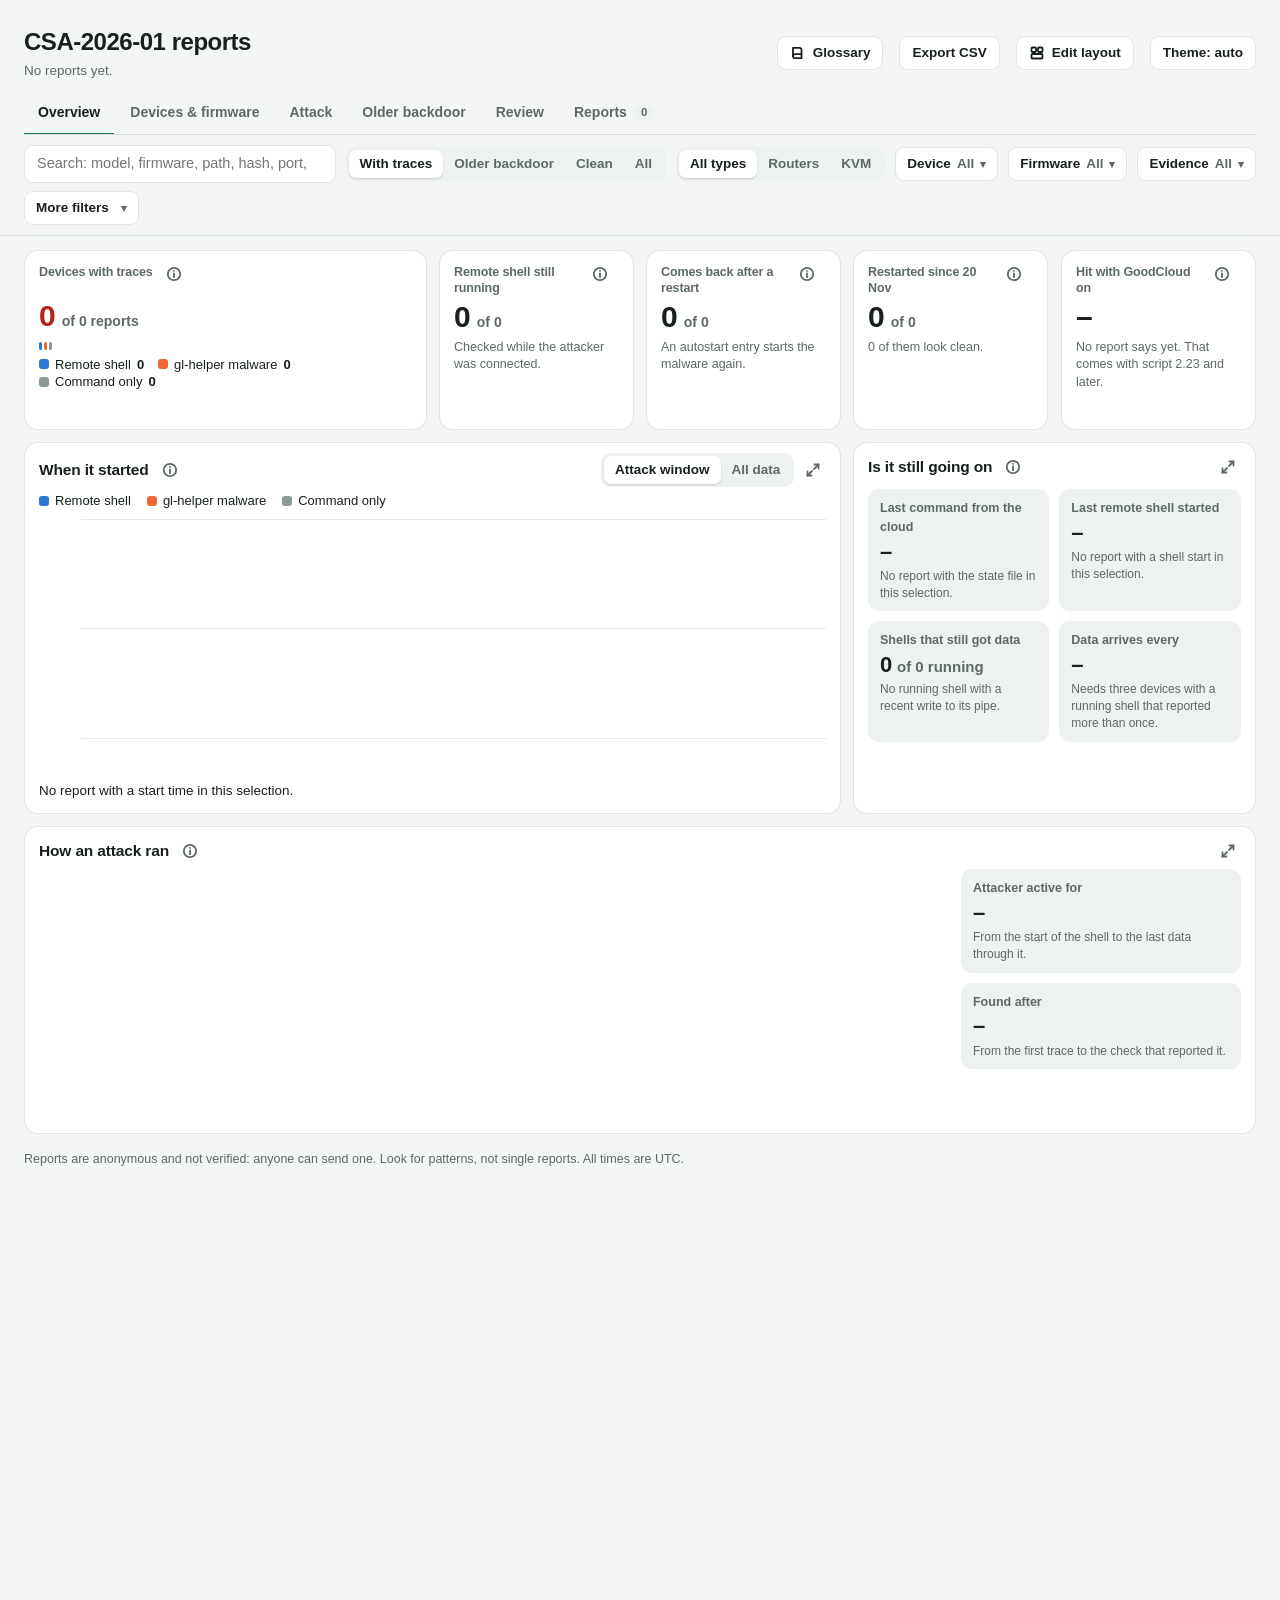
==== commit 2f5a8e1a: "Worker: report schema 10 and a finding kind for firmware that cleans up by itself GL.iNet's fixed ro" ====
--- a/worker/src/dashboard.html
+++ b/worker/src/dashboard.html
@@ -117,10 +117,32 @@
 .card.kpi .split { margin-top: 8px; }
 .card.kpi .legend { margin-top: 6px; gap: 0 14px; line-height: 1.35; }
 .knote { margin-top: 4px; font-size: 12.5px; color: var(--text-2); line-height: 1.4; }
-/* the side panel: a report, a finding, the glossary */
-.drawer { position: fixed; top: 0; right: 0; bottom: 0; z-index: 40; width: min(600px, 100%); display: flex; flex-direction: column; background: var(--surface); border-left: 1px solid var(--border); box-shadow: var(--shadow); }
-.drawer[data-mode=item] { width: min(780px, 100%); } .drawer[data-mode=glossary] { width: min(520px, 100%); }
+/* the side panel: a report, a finding, the glossary. On a wide window it stands beside the
+   page, which makes room for it, and its left edge sets the width; on a narrow one it lies over the page. */
+.drawer { position: fixed; top: 0; right: 0; bottom: 0; z-index: 40; width: min(var(--dw, 600px), 100%); display: flex; flex-direction: column; background: var(--surface); border-left: 1px solid var(--border); box-shadow: var(--shadow); }
+body.docked { padding-right: var(--dw); }
+body.docked .drawer { box-shadow: none; }
+.dgrip { position: absolute; top: 0; bottom: 0; left: -5px; width: 10px; cursor: col-resize; touch-action: none; z-index: 3; }
+.dgrip::after { content: ''; position: absolute; top: 0; bottom: 0; left: 4px; width: 2px; transition: background .15s; }
+.dgrip:hover::after, .dgrip.on::after, .dgrip:focus-visible::after { background: var(--accent); }
+.dgrip:focus-visible { outline: none; }
+body:not(.docked) .dgrip { display: none; }
+/* the panel over the whole page: the details in two columns, the content in the middle */
+.drawer.full { width: 100%; box-shadow: none; border-left: 0; }
+body.fullpanel { overflow: hidden; }
+.drawer.full .dh, .drawer.full .dbody { padding-left: max(24px, calc((100% - 1240px) / 2)); padding-right: max(24px, calc((100% - 1240px) / 2)); }
+.drawer.full .dbody .body { grid-template-columns: repeat(2, minmax(0, 1fr)); }
+.drawer.full .dbody > .gl { columns: 2 420px; column-gap: 40px; } .drawer.full .gl dt { break-after: avoid; } .drawer.full .gl dd { break-before: avoid; }
+/* lists side by side in two columns, striped by row */
+.drawer.full .igrp { display: grid; grid-template-columns: repeat(2, minmax(0, 1fr)); column-gap: 24px; }
+.drawer.full .igrp > :not(.iline) { grid-column: 1 / -1; } .drawer.full .igrp > .btn { justify-self: start; }
+.drawer.full .iline:nth-child(n) { background: none; }
+.drawer.full .igrp:not(.nohead) > .iline:is(:nth-child(4n), :nth-child(4n+1)), .drawer.full .igrp.nohead > .iline:is(:nth-child(4n+3), :nth-child(4n+4)) { background: color-mix(in srgb, var(--surface-2) 75%, transparent); }
+.drawer.full .iline:hover { background: var(--surface-2); }
+#dFull .ico-in { display: none; } .drawer.full #dFull .ico-in { display: block; } .drawer.full #dFull .ico-out { display: none; }
+body.resizing { cursor: col-resize; user-select: none; }
 .dh { display: flex; align-items: flex-start; gap: 6px; padding: 14px 14px 12px 18px; border-bottom: 1px solid var(--border); }
+.dh .grow { flex: 1; min-width: 0; }
 .dh h2 { font-size: 16px; overflow-wrap: anywhere; }
 .drawer[data-mode=item] .dh h2 { font: 650 14.5px/1.4 ui-monospace, SFMono-Regular, Menlo, Consolas, monospace; }
 .dh .sub { margin-top: 2px; }
@@ -128,10 +150,30 @@
 .dbody > h3 { margin: 18px 0 4px; font-size: 12.5px; font-weight: 650; color: var(--text-2); }
 .dbody > .sub { margin-bottom: 6px; }
 .dbody .body { grid-template-columns: minmax(0, 1fr); }
+.dbody .body .full { overflow: visible; }
+/* tables in the panel: the heading stays while the panel scrolls (-6px: above the padding), long values wrap */
+.dbody table { font-size: 13px; }
+.dbody td { overflow-wrap: break-word; }
+.dbody table > tr:first-child > th { position: sticky; top: -6px; z-index: 2; background: var(--surface); box-shadow: inset 0 -1px 0 var(--border); }
+:where(.dbody table > tr:nth-child(odd):not(:first-child)) > td { background: color-mix(in srgb, var(--surface-2) 75%, transparent); }
+:where(.dbody table tr:not(:first-child):hover) > td { background: var(--surface-2); }
+.dbody td small { display: block; font-size: 12px; color: var(--text-2); }
+/* a list of files or findings: the path on top, the rest below it, grouped by kind */
+.ilist { margin-top: 6px; }
+.igrp + .igrp { margin-top: 12px; }
+.ihead { position: sticky; top: -6px; z-index: 1; display: flex; align-items: baseline; gap: 8px; padding: 5px 8px; background: var(--surface); box-shadow: inset 0 -1px 0 var(--border); font-size: 12.5px; }
+.ihead b { font-weight: 650; }
+.iline { display: grid; grid-template-columns: minmax(0, 1fr) auto; align-items: start; gap: 2px 12px; padding: 6px 8px; border-bottom: 1px solid var(--border); }
+.iline:nth-child(odd) { background: color-mix(in srgb, var(--surface-2) 75%, transparent); }
+.iline:hover { background: var(--surface-2); }
+.ipath { line-height: 1.45; overflow-wrap: anywhere; } .ipath .mono { line-height: inherit; }
+.imeta { display: flex; flex-wrap: wrap; align-items: center; gap: 1px 10px; margin-top: 1px; font-size: 12px; color: var(--text-2); font-variant-numeric: tabular-nums; }
+.imeta .mono { font-size: 11.5px; }
+.imeta .tag { font-size: 11px; }
+.igrp > .btn { margin: 8px 0 0 8px; }
 .dbody .kpis2.wide { grid-template-columns: repeat(auto-fit, minmax(160px, 1fr)); }
 .dact { display: flex; flex-wrap: wrap; gap: 8px; align-items: center; margin-top: 10px; }
 .gl dt { margin-top: 14px; } .gl dt b { display: block; font-weight: 650; } .gl dd { margin: 2px 0 0; color: var(--text-2); font-size: 13.5px; }
-.hashcell { font-family: ui-monospace, SFMono-Regular, Menlo, Consolas, monospace; font-size: 12px; overflow-wrap: anywhere; max-width: 420px; }
 .linkish { cursor: pointer; text-decoration: underline; text-decoration-color: var(--border); text-underline-offset: 3px; }
 .linkish:hover { text-decoration-color: var(--accent); color: var(--accent); }
 .safeTable td { vertical-align: top; }
@@ -237,7 +279,6 @@
 .count { float: right; margin-left: 10px; min-width: 24px; padding: 0 7px; border-radius: 980px; background: var(--surface-2); color: var(--text); font: 650 12px -apple-system, 'Segoe UI', sans-serif; text-align: center; }
 .stack > * + * { margin-top: 10px; }
 .stack h3 { margin: 0; font-size: 12px; font-weight: 650; color: var(--text-2); }
-.scroll { overflow-x: auto; }
 /* tables in a card: the heading row stays at the top while the rows scroll, every other
    row is shaded, and the row under the pointer is marked */
 .cb thead th, .cb table > tr:first-child > th { position: sticky; top: 0; z-index: 2; background: var(--surface); box-shadow: inset 0 -1px 0 var(--border); }
@@ -259,7 +300,7 @@
 .dev b { font-weight: 650; white-space: nowrap; } td.tnum { white-space: nowrap; } .dev small, .fw small { display: block; font-size: 12px; color: var(--text-2); }
 .fw { max-width: 210px; }
 .tags { margin-top: 4px; display: flex; flex-wrap: wrap; gap: 4px; }
-.tag { display: inline-flex; align-items: center; gap: 5px; padding: 0 8px; border-radius: 980px; font-size: 11.5px; font-weight: 600; background: var(--surface-2); color: var(--text-2); }
+.tag { display: inline-flex; align-items: center; gap: 5px; white-space: nowrap; padding: 0 8px; border-radius: 980px; font-size: 11.5px; font-weight: 600; background: var(--surface-2); color: var(--text-2); }
 .tag.warn { background: var(--warn-bg); color: var(--warn); }
 .tag.ok { background: var(--accent-soft); color: var(--accent); }
 .tag i { width: 8px; height: 8px; border-radius: 2px; }
@@ -554,10 +595,12 @@
   <p class="foot">Reports are anonymous and not verified: anyone can send one. Look for patterns, not single reports. All times are UTC.</p>
 </main>
 <aside class="drawer" id="drawer" hidden aria-labelledby="dTitle">
+  <div class="dgrip" id="dGrip" tabindex="0" role="separator" aria-orientation="vertical" aria-label="Width of the panel" title="Drag to change the width, double-click for the usual width"></div>
   <div class="dh">
     <div class="grow"><h2 id="dTitle"></h2><p class="sub" id="dSub"></p></div>
     <button class="ib" type="button" id="dPrev" aria-label="Previous report" title="Previous report"><svg class="ico" viewBox="0 0 16 16" aria-hidden="true"><path d="M10 3.5L5.5 8l4.5 4.5"/></svg></button>
     <button class="ib" type="button" id="dNext" aria-label="Next report" title="Next report"><svg class="ico" viewBox="0 0 16 16" aria-hidden="true"><path d="M6 3.5L10.5 8 6 12.5"/></svg></button>
+    <button class="ib" type="button" id="dFull" aria-pressed="false" aria-label="Show over the whole page" title="Show over the whole page"><svg class="ico ico-out" viewBox="0 0 16 16" aria-hidden="true"><path d="M9.5 2.5h4v4"/><path d="M13.5 2.5L9 7"/><path d="M6.5 13.5h-4v-4"/><path d="M2.5 13.5L7 9"/></svg><svg class="ico ico-in" viewBox="0 0 16 16" aria-hidden="true"><path d="M13.5 6.5h-4v-4"/><path d="M9.5 6.5L14 2"/><path d="M2.5 9.5h4v4"/><path d="M6.5 9.5L2 14"/></svg></button>
     <button class="ib" type="button" id="dClose" aria-label="Close" title="Close (Esc)"><svg class="ico" viewBox="0 0 16 16" aria-hidden="true"><path d="M4 4l8 8"/><path d="M12 4l-8 8"/></svg></button>
   </div>
   <div class="dbody" id="dBody"></div>
@@ -645,11 +688,14 @@
 
 const ATTACK_FROM = Date.parse('2026-11-20T00:00:00Z');
 const NOT_HIJACK = /^applet-hijack \/usr\/sbin\/tailscaled?$/;
+// scripts before 2.38 took a copy of themselves, saved on the device, for a trace: the
+// script names every indicator it searches for
+const NOT_SELF = /^(backdoor-host|backdoor-init|persist-ref) \/\S*gl-helper-triage\.sh$/;
 const BD_FILE = /^\/(bin\/ulogd|usr\/bin\/monitord)$/;
 function shape(x) {
-  const r = { files: [], persistence: [], fw_rules: [], commands: [], state_file_time: '', review_items: [], goodcloud: '', cloud_client: '', astrowarp: '', state_file_size: null, cloud_bound: '', rtty_ssh: '', rtty_web: '', note: '', state_file_first: '', ...x.report };
+  const r = { files: [], persistence: [], fw_rules: [], commands: [], state_file_time: '', review_items: [], goodcloud: '', cloud_client: '', astrowarp: '', state_file_size: null, cloud_bound: '', rtty_ssh: '', rtty_web: '', note: '', state_file_first: '', vendor_cleanup: '', ...x.report };
   // script 2.16 and 2.17 took an updated Tailscale for a replaced system tool; not a trace
-  const fp = (f) => NOT_HIJACK.test(f);
+  const fp = (f) => NOT_HIJACK.test(f) || NOT_SELF.test(f);
   if (r.findings.some(fp)) { r.ioc = Math.max(0, r.ioc - r.findings.filter(fp).length); r.findings = r.findings.filter((f) => !fp(f)); r.files = r.files.filter((f) => !/^\/usr\/sbin\/tailscaled?$/.test(f.path)); }
   // Scripts before 2.17 did not know that the cloud handler's state file is a trace: they
   // sent its time and called the device clean. The reports show the rule holds (no router
@@ -812,6 +858,8 @@
 const SIMPLE = { result: 'hit', type: 'all', recv: 'all', restart: 'any' };
 // the page in view, what the side panel shows, and the card shown over the whole page
 let curPage = 'overview', D = null, focusKey = '';
+// the panel's width per kind of content, once its edge was dragged (see dock())
+let PW = {}, dLay = '', dFull = false; try { PW = JSON.parse(localStorage.getItem('csa-panel')) || {}; } catch { /* the usual widths */ }
 // one finding (a kind and a path) in the side panel: who sent it, which files stand behind it
 function openItem(key) { openDrawer({ mode: 'item', key }); }
 function toHash() {
@@ -827,6 +875,7 @@
   if (focusKey) q.set('focus', focusKey);
   if (D && D.mode === 'item') q.set('item', D.key);
   if (D && D.mode === 'report') q.set('report', D.id);
+  if (D && dFull && D.mode !== 'glossary') q.set('full', '1');
   if (sortKey !== 'received' || asc) q.set('sort', (asc ? '' : '-') + sortKey);
   const h = q.toString(); if (h !== location.hash.slice(1)) history.replaceState(null, '', h ? '#' + h : location.pathname + location.search);
 }
@@ -842,6 +891,7 @@
   const pg = q.get('page'), old = q.get('view');
   curPage = pageAt(pg) >= 0 ? pg : old === 'safe' || old === 'item' ? 'review' : 'overview';
   D = q.get('item') ? { mode: 'item', key: q.get('item') } : q.get('report') ? { mode: 'report', id: q.get('report') } : null;
+  dFull = !!D && q.has('full');
   focusKey = q.get('focus') || '';
   const so = q.get('sort'); if (so) { asc = !so.startsWith('-'); sortKey = so.replace(/^-/, ''); }
 }
@@ -882,6 +932,7 @@
   const ms = document.querySelectorAll('.ms[open]');
   if (ms.length) for (const o of ms) o.open = false;
   else if (board.querySelector('.about:not([hidden])')) about(null, false);
+  else if (D && dFull) setFull(false);
   else if (D) closeDrawer();
   else if (focusKey) { focusKey = ''; render(); }
   else if (editing) setEditing(false);
@@ -969,7 +1020,7 @@
   const box = $('cloudSet'); box.replaceChildren();
   const tb = el('table'), hd = el('tr'); for (const [t, c] of [['Setting', ''], ['With traces', 'n'], ['Older backdoor', 'n']]) hd.append(el('th', t, c));
   tb.append(hd); let any = false, thin = false;
-  for (const [name, key] of [['GoodCloud', 'goodcloud'], ['Bound to an account', 'cloud_bound'], ['Remote SSH', 'rtty_ssh'], ['Remote web access', 'rtty_web'], ['AstroWarp', 'astrowarp']]) for (const v of ['on', 'off']) {
+  for (const [name, key] of [['GoodCloud', 'goodcloud'], ['Bound to an account', 'cloud_bound'], ['Remote SSH', 'rtty_ssh'], ['Remote web access', 'rtty_web'], ['Firmware with GL.iNet’s cleanup', 'vendor_cleanup'], ['AstroWarp', 'astrowarp']]) for (const v of ['on', 'off']) {
     const rows = base.filter((r) => r[key] === v); if (!rows.length) continue; any = true;
     const h = rows.filter((r) => r.ioc > 0).length, bd = rows.filter((r) => r.bd).length, tr = el('tr'), w = el('td', null, 'n');
     w.append(el('b', Math.round(h / rows.length * 100) + '%'), el('small', ` ${h} of ${rows.length}`, 'dim'));
@@ -1294,7 +1345,7 @@
 // Only the cards of the page in view are drawn; the rest is drawn when its page is opened.
 let revN = -1, current = [];
 function render() {
-  repool(); markUnusual();
+  dock(); repool(); markUnusual();
   if (revN !== all.length) { REVALL = revGroups(all.filter((r) => r.schema >= 6)); revN = all.length; }
   const rows = pool.filter((r) => pass(r)), base = pool.filter((r) => pass(r, 'result')), isHit = (r) => (F.result === 'bd' ? r.bd : r.ioc > 0), hit = base.filter(isHit);
   facets.forEach((f) => f()); chips();
@@ -1436,6 +1487,19 @@
   $('range').textContent = rows.length ? `${page * size + 1}–${Math.min(rows.length, (page + 1) * size)} of ${rows.length.toLocaleString('en')} · page ${page + 1} of ${pages}` : '';
   $('prev').disabled = page === 0; $('next').disabled = page >= pages - 1;
 }
+// the line under a file or finding: fingerprint, size, when it was changed on the device and,
+// when that differs, when it was written
+const MORE = new Set();
+function fileMeta(f, size) {
+  const m = el('div', null, 'imeta');
+  if (f.sha256) { const h = el('span', f.sha256.slice(0, 16) + '…', 'mono'); h.title = 'SHA-256 ' + f.sha256; m.append(h); if (KNOWN[f.sha256]) { const k = el('span', KNOWN[f.sha256], 'tag ok'); k.title = 'Matches the checksum of this release file.'; m.append(k); } }
+  if (size) m.append(el('span', size));
+  const c = ts(f.ctime), w = ts(f.mtime);
+  if (!isNaN(c)) { const x = el('span', 'changed ' + fmt(c)); x.title = 'Changed on the device (ctime): the kernel sets it, touch and tar cannot set it back.'; m.append(x); }
+  if (!isNaN(w) && fmt(w) !== fmt(c)) { const x = el('span', 'written ' + fmt(w)); x.title = 'Written (mtime): can come with the file or be set back.'; m.append(x); }
+  if (!isNaN(w) && !isNaN(c) && lag(f) > LAG) { const g = el('span', 'time not from this device', 'tag warn'); g.title = 'The written time is ' + dur(lag(f)) + ' older than the change on the device. It came with the file (archive, copy) or was set back. The changed time is the one to trust.'; m.append(g); }
+  return m;
+}
 function detailBody(r) {
   const b = el('div', null, 'body');
   const sec = (title, node, full) => { const w = el('div', null, full ? 'full' : ''); w.append(el('h3', title), node); b.append(w); };
@@ -1451,8 +1515,29 @@
   for (const f of r.findings) { const k = kindOf(f), li = el('li'), b = el('span', KIND[k] || k, 'ev'); if (WHY[k]) { b.append(el('i', 'i')); hover(b, WHY[k]); } li.append(b, el('span', f.slice(k.length + 1), 'mono')); fl.append(li); }
   sec('Findings', r.findings.length ? fl : el('p', 'None.', 'dim'), true);
   if (r.odd.length) { const w = el('div'); for (const [k, v] of r.odd) w.append(el('pre', k + ':  ' + v)); sec('Only on this device', w, true); }
-  if (r.files.length) { const t = el('table'); for (const f of r.files) { const row = el('tr'); const fp = el('td', f.sha256.slice(0, 24) + '…', 'mono dim'); fp.title = f.sha256; row.append(el('td', f.path, 'mono'), fp, el('td', f.size.toLocaleString('en') + ' B', 'n'), el('td', fmt(ts(f.mtime)), 'n')); const c = el('td', null, 'n'); if (f.ctime) { c.textContent = fmt(ts(f.ctime)); c.title = 'Changed on the device (ctime): the kernel sets it, touch and tar cannot set it back.'; if (lag(f) > LAG) { const g = el('span', 'time not from this device', 'tag warn'); g.title = 'The written time is ' + dur(lag(f)) + ' older than the change on the device. It came with the file (archive, copy) or was set back. The right-hand time is the one to trust.'; c.append(' ', g); } } row.append(c); t.append(row); } const hd = el('tr'); for (const [x, k] of [['File', ''], ['Fingerprint (SHA-256)', ''], ['Size', 'n'], ['Written (mtime)', 'n'], ['Changed on device (ctime)', 'n']]) hd.append(el('th', x, k)); t.prepend(hd); sec('Files', t, true); }
-  if (r.review_items.length) { const t = el('table'), hd = el('tr'); for (const [x, k] of [['Kind', ''], ['Path or program', ''], ['Fingerprint (SHA-256)', ''], ['Written (mtime)', 'n'], ['Changed on device (ctime)', 'n'], ['', 'n']]) hd.append(el('th', x, k)); t.append(hd); for (const i of r.review_items) { const row = el('tr'), fp = el('td', i.sha256 ? i.sha256.slice(0, 16) + '…' : '', 'mono dim'); fp.title = i.sha256; if (KNOWN[i.sha256]) { const k = el('span', KNOWN[i.sha256], 'tag ok'); k.style.marginLeft = '6px'; k.title = 'Matches the checksum of this release file.'; fp.append(k); } const c = el('td', i.ctime ? fmt(ts(i.ctime)) : '', 'n'); if (i.mtime && i.ctime && lag(i) > LAG) { const g = el('span', 'time not from this device', 'tag warn'); g.title = 'The written time is ' + dur(lag(i)) + ' older than the change on the device.'; c.append(' ', g); } const g = REVALL.get(i.kind + ' ' + i.path) || { kind: i.kind, path: i.path, sha: new Set(i.sha256 ? [i.sha256] : []) }, pc = el('td', null, 'mono'), pl = el('span', i.path || '(not sent)', 'linkish'), mt = markTag(g), act = el('td', null, 'n'); pl.title = 'See which devices sent this and which files stand behind it'; pl.addEventListener('click', (e) => { e.stopPropagation(); openItem(i.kind + ' ' + i.path); }); pc.append(pl); if (mt) pc.append(mt); act.append(markButton(g, act)); row.append(el('td', i.kind), pc, fp, el('td', i.mtime ? fmt(ts(i.mtime)) : '', 'n'), c, act); t.append(row); } sec('Listed for review (not known traces)', t, true); }
+  if (r.files.length) {
+    const box = el('div', null, 'ilist'), grp = el('div', null, 'igrp nohead');
+    for (const f of r.files) { const ln = el('div', null, 'iline'), m = el('div'); const p = el('div', null, 'ipath'); p.append(el('span', f.path, 'mono')); m.append(p, fileMeta(f, f.size.toLocaleString('en') + ' B')); ln.append(m); grp.append(ln); }
+    box.append(grp); sec(`Files (${r.files.length})`, box, true);
+  }
+  // what the script listed for review, by kind: a long kind shows its first lines, the rest on request
+  if (r.review_items.length) {
+    const box = el('div', null, 'ilist'), kinds = new Map();
+    for (const i of r.review_items) (kinds.get(i.kind) || kinds.set(i.kind, []).get(i.kind)).push(i);
+    for (const [kind, list] of kinds) {
+      const grp = el('div', null, 'igrp'), h = el('div', null, 'ihead'), key = r.id + ' ' + kind, whole = list.length <= 12 || MORE.has(key);
+      h.append(el('b', kind), el('span', list.length + (list.length === 1 ? ' entry' : ' entries'), 'dim')); grp.append(h);
+      for (const i of whole ? list : list.slice(0, 8)) {
+        const g = REVALL.get(i.kind + ' ' + i.path) || { kind: i.kind, path: i.path, sha: new Set(i.sha256 ? [i.sha256] : []) };
+        const ln = el('div', null, 'iline'), m = el('div'), p = el('div', null, 'ipath'), pl = el('span', i.path || '(not sent)', 'linkish mono'), mt = markTag(g), act = el('div');
+        pl.title = 'See which devices sent this and which files stand behind it'; pl.addEventListener('click', (e) => { e.stopPropagation(); openItem(i.kind + ' ' + i.path); });
+        p.append(pl); if (mt) p.append(mt); m.append(p, fileMeta(i)); act.append(markButton(g, act)); ln.append(m, act); grp.append(ln);
+      }
+      if (!whole) { const b = el('button', `Show all ${list.length}`, 'btn sm'); b.type = 'button'; b.addEventListener('click', () => { MORE.add(key); drawer(); }); grp.append(b); }
+      box.append(grp);
+    }
+    sec(`Listed for review (${r.review_items.length}, not known traces)`, box, true);
+  }
   if (r.commands.length) { const w = el('div'); for (const c of r.commands) w.append(el('pre', c)); sec('Commands of its processes', w, true); }
   if (r.persistence.length) { const w = el('div'); for (const p of r.persistence) w.append(el('pre', p.path + '\n' + p.lines.map((l) => '  ' + l).join('\n'))); sec('Lines from autostart files (rc.local in full, others: what is not in the firmware)', w, true); }
   if (r.fw_rules.length) sec('Firewall chain SDWAN_IP_MAPPING', el('pre', r.fw_rules.join('\n')), true);
@@ -1613,15 +1698,48 @@
 }
 
 /* ---------- the side panel: a report, a finding, the glossary ---------- */
-// It lies over the right side of the page; the page behind it stays as it is.
+// On a wide window it stands beside the page, which makes room for it; on a narrow one it
+// lies over the right side of the page.
+const DOCK = 1100;
+function panelWidth(raw) {
+  const m = D.mode;
+  if (innerWidth < DOCK) return m === 'item' ? 780 : m === 'glossary' ? 520 : 600;
+  const w = raw || +PW[m] || innerWidth * (m === 'item' ? .46 : m === 'glossary' ? .34 : .4);
+  return Math.round(Math.max(400, Math.min(w, innerWidth - 680, 1100)));
+}
+// sets the panel's width and whether it stands beside the page; true when the page's width changed
+function dock() {
+  if (!D) dFull = false;
+  const on = !!D && !dFull && innerWidth >= DOCK, w = D ? panelWidth() + 'px' : '';
+  if (w) document.documentElement.style.setProperty('--dw', w);
+  document.body.classList.toggle('docked', on); document.body.classList.toggle('fullpanel', dFull);
+  const f = $('dFull'), box = $('drawer'); box.classList.toggle('full', dFull); f.setAttribute('aria-pressed', dFull);
+  f.title = dFull ? 'Back to the side panel (Esc)' : 'Show over the whole page'; f.setAttribute('aria-label', f.title);
+  const lay = on ? w : ''; if (lay === dLay) return false; dLay = lay; return true;
+}
+// the page's cards are drawn again when it got wider or narrower, else only the panel
+const relayout = () => { if (dock()) render(); else { drawer(); toHash(); } };
 let dKey = '';
 function openDrawer(d) {
-  const was = !!D; D = d; drawer(); toHash();
+  const was = !!D; D = d; relayout();
   for (const tr of $('rows').children) tr.classList.toggle('sel', D.mode === 'report' && tr.dataset.id === D.id);
   const sel = $('rows').querySelector('tr.sel'); if (sel) sel.scrollIntoView({ block: 'nearest' });
   if (!was) $('dClose').focus();
 }
-function closeDrawer() { D = null; drawer(); toHash(); for (const tr of $('rows').children) tr.classList.remove('sel'); }
+function closeDrawer() { D = null; dFull = false; relayout(); for (const tr of $('rows').children) tr.classList.remove('sel'); }
+const setFull = (on) => { dFull = on; relayout(); };
+$('dFull').addEventListener('click', () => setFull(!dFull));
+// the left edge: drag it, or use the arrow keys; a double-click goes back to the usual width
+{
+  const g = $('dGrip'), keep = () => { try { localStorage.setItem('csa-panel', JSON.stringify(PW)); } catch { /* for this visit only */ } };
+  const set = (w) => { PW[D.mode] = panelWidth(w); document.documentElement.style.setProperty('--dw', PW[D.mode] + 'px'); };
+  g.addEventListener('pointerdown', (e) => {
+    if (!D || e.button) return; e.preventDefault(); g.classList.add('on'); document.body.classList.add('resizing');
+    follow((m) => set(innerWidth - m.clientX), () => { g.classList.remove('on'); document.body.classList.remove('resizing'); keep(); relayout(); });
+  });
+  g.addEventListener('keydown', (e) => { if (!D || !['ArrowLeft', 'ArrowRight'].includes(e.key)) return; e.preventDefault(); set(panelWidth() + (e.key === 'ArrowLeft' ? 40 : -40)); keep(); relayout(); });
+  g.addEventListener('dblclick', () => { if (!D) return; delete PW[D.mode]; keep(); relayout(); });
+}
 function drawer() {
   const box = $('drawer'); box.hidden = !D; if (!D) { dKey = ''; return; }
   const key = D.mode + ' ' + (D.id || D.key || ''), body = $('dBody'), keep = key === dKey ? body.scrollTop : 0; dKey = key;
@@ -1678,16 +1796,17 @@
   const sec = (title, sub, heads, lines) => {
     body.append(el('h3', title)); if (sub) body.append(el('p', sub, 'sub'));
     if (!lines.length) { body.append(el('p', 'Nothing to show.', 'peak')); return; }
-    const w = el('div', null, 'scroll'), tb = el('table'), hd = el('tr'); for (const [t, c] of heads) hd.append(el('th', t, c)); tb.append(hd); for (const l of lines) tb.append(l); w.append(tb); body.append(w);
+    const tb = el('table'), hd = el('tr'); for (const [t, c] of heads) hd.append(el('th', t, c)); tb.append(hd); for (const l of lines) tb.append(l); body.append(tb);
   };
-  const span = (c) => (c.length ? (fmt(c[0]).slice(0, 10) === fmt(c[c.length - 1]).slice(0, 10) ? fmt(c[0]).slice(0, 10) : fmt(c[0]).slice(0, 10) + ' – ' + fmt(c[c.length - 1]).slice(0, 10)) : '–');
+  // the first and the last day, the last one below it
+  const span = (c) => { const td = el('td', c.length ? fmt(c[0]).slice(0, 10) : '–', 'n'), z = c.length ? fmt(c[c.length - 1]).slice(0, 10) : ''; if (z && z !== td.textContent) td.append(el('small', 'to ' + z)); return td; };
   // fingerprints
   const byHash = new Map(); for (const x of rows) { const k = x.it.sha256 || ''; (byHash.get(k) || byHash.set(k, []).get(k)).push(x); }
-  sec('Fingerprints', 'One line per different file behind this path. The same fingerprint on many devices means the same file. A mark as probably safe covers the fingerprints known when it was set.', [['SHA-256', ''], ['Devices', 'n'], ['With traces', 'n'], ['Models', ''], ['Changed on device (UTC)', 'n'], ['Known or covered by the mark', '']], [...byHash].sort((a, b) => b[1].length - a[1].length).map(([h, xs]) => {
-    const tr = el('tr'), c = xs.map((x) => ts(x.it.ctime)).filter((n) => !isNaN(n)).sort((a, b) => a - b), hc = el('td', h || '(no fingerprint)', 'hashcell');
-    if (h) { hc.classList.add('linkish'); hc.title = 'Search all reports for this fingerprint'; hc.addEventListener('click', () => search(h)); }
+  sec('Fingerprints', 'One line per different file behind this path. The same fingerprint on many devices means the same file. A mark as probably safe covers the fingerprints known when it was set.', [['SHA-256', ''], ['Devices', 'n'], ['With traces', 'n'], ['Models', ''], ['Changed (UTC)', 'n'], ['Mark', '']], [...byHash].sort((a, b) => b[1].length - a[1].length).map(([h, xs]) => {
+    const tr = el('tr'), c = xs.map((x) => ts(x.it.ctime)).filter((n) => !isNaN(n)).sort((a, b) => a - b), hc = el('td', h ? h.slice(0, 16) + '…' : '(no fingerprint)', 'mono');
+    if (h) { hc.classList.add('linkish'); hc.title = h + '\nSearch all reports for this fingerprint'; hc.addEventListener('click', () => search(h)); }
     const cov = el('td'); if (h && KNOWN[h]) cov.append(el('span', 'known: ' + KNOWN[h], 'tag ok')); else if (h) cov.append(el('span', lab && lab.hashes.includes(h) ? 'yes' : lab ? 'no: new since the mark' : 'not marked', 'tag ' + (lab && lab.hashes.includes(h) ? 'ok' : lab ? 'warn' : '')));
-    tr.append(hc, el('td', xs.length, 'n'), el('td', xs.filter((x) => hitOf(x.r)).length + ' of ' + xs.length, 'n'), el('td', count(xs.map((x) => x.r), (r) => r.model).slice(0, 4).map(([m, n]) => m + ' ×' + n).join(', ')), el('td', span(c), 'n'), cov);
+    tr.append(hc, el('td', xs.length, 'n'), el('td', xs.filter((x) => hitOf(x.r)).length + ' of ' + xs.length, 'n'), el('td', count(xs.map((x) => x.r), (r) => r.model).slice(0, 4).map(([m, n]) => m + ' ×' + n).join(', ')), span(c), cov);
     return tr;
   }));
   // models and firmware
@@ -1696,13 +1815,13 @@
     const [m, f] = k.split('\t'), tr = el('tr'); tr.append(el('td', m), el('td', f), el('td', xs.length, 'n'), el('td', xs.filter((x) => hitOf(x.r)).length + ' of ' + xs.length, 'n'), el('td', new Set(xs.map((x) => x.it.sha256).filter(Boolean)).size || '–', 'n')); return tr;
   }));
   // devices
-  sec(`Devices that sent it (${rows.length})`, 'The latest report of each device. Click a line to see that device’s reports.', [['Received (UTC)', ''], ['Model', ''], ['Firmware', ''], ['Result', ''], ['SHA-256', ''], ['Written (mtime)', 'n'], ['Changed on device (ctime)', 'n'], ['Device ID', '']], rows.sort((a, b) => b.r.recv - a.r.recv).slice(0, 300).map(({ r, it }) => {
-    const tr = el('tr'), res = el('td'), cc = el('td', it.ctime ? fmt(ts(it.ctime)) : '', 'n'); tr.style.cursor = 'pointer';
+  sec(`Devices that sent it (${rows.length})`, 'The latest report of each device. Click a line to see that device’s reports.', [['Received (UTC)', ''], ['Device', ''], ['Result', ''], ['File on the device', '']], rows.sort((a, b) => b.r.recv - a.r.recv).slice(0, 300).map(({ r, it }) => {
+    const tr = el('tr'), dev = el('td'), res = el('td'), file = el('td'); tr.style.cursor = 'pointer';
+    dev.append(el('b', r.model), el('small', r.fw), el('small', r.dev || 'no device ID', 'mono'));
     res.append(el('span', r.cls === 'clean' ? 'Clean' : r.cls === 'command' ? 'Command only' : r.cls === 'shell' ? 'Remote shell' : r.cls === 'malware' ? 'gl-helper malware' : r.cls === 'backdoor' ? 'Older backdoor' : 'Traces', 'tag ' + (r.cls === 'clean' ? 'ok' : 'warn')));
     if (r.bd && r.cls !== 'backdoor') res.append(' ', el('span', 'Older backdoor', 'tag warn'));
-    if (it.mtime && it.ctime && lag(it) > LAG) { const t = el('span', 'time not from this device', 'tag warn'); t.title = 'The written time is ' + dur(lag(it)) + ' older than the change on the device.'; cc.append(' ', t); }
-    const fp = el('td', it.sha256 ? it.sha256.slice(0, 16) + '…' : '', 'mono dim'); fp.title = it.sha256;
-    tr.append(el('td', fmt(r.recv), 'tnum'), el('td', r.model), el('td', r.fw), res, fp, el('td', it.mtime ? fmt(ts(it.mtime)) : '', 'n'), cc, el('td', r.dev || '–', 'mono dim'));
+    file.append(fileMeta(it));
+    tr.append(el('td', fmt(r.recv), 'tnum'), dev, res, file);
     tr.addEventListener('click', () => search(r.dev || r.model));
     return tr;
   }));
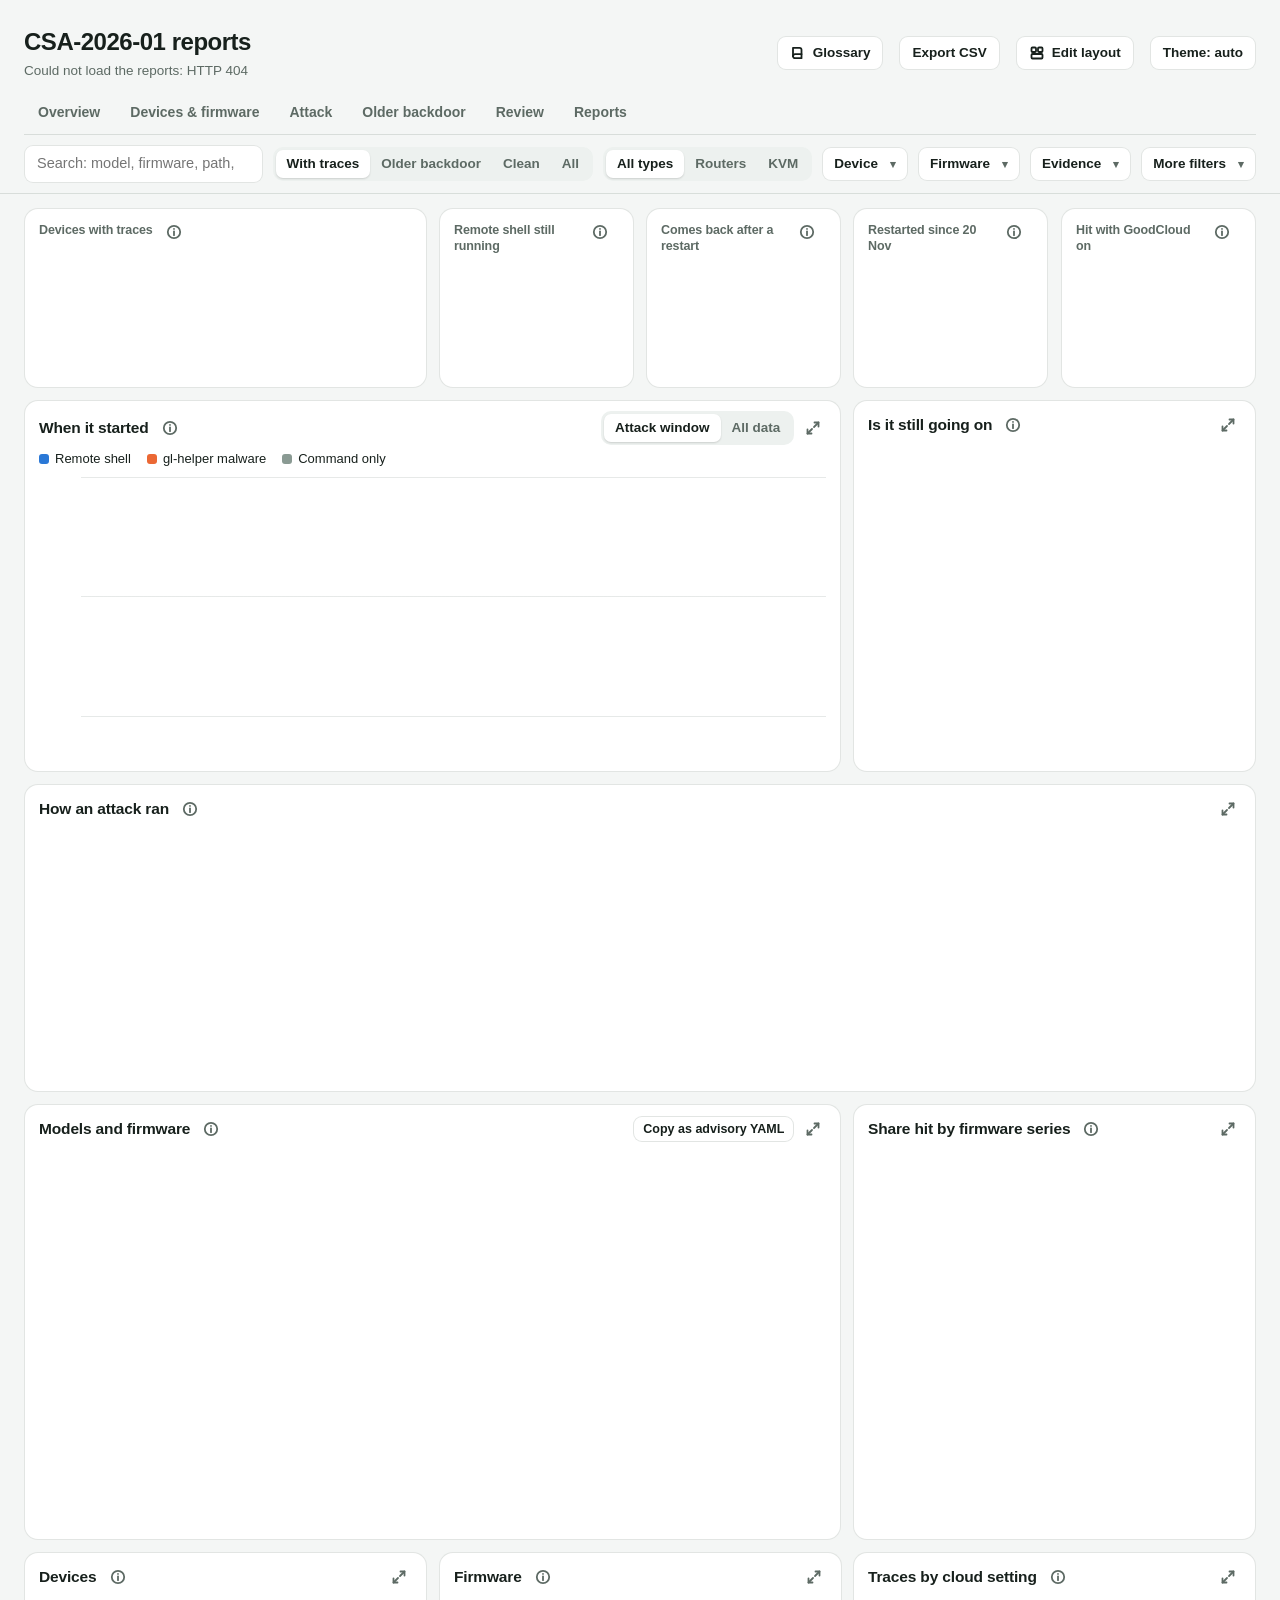
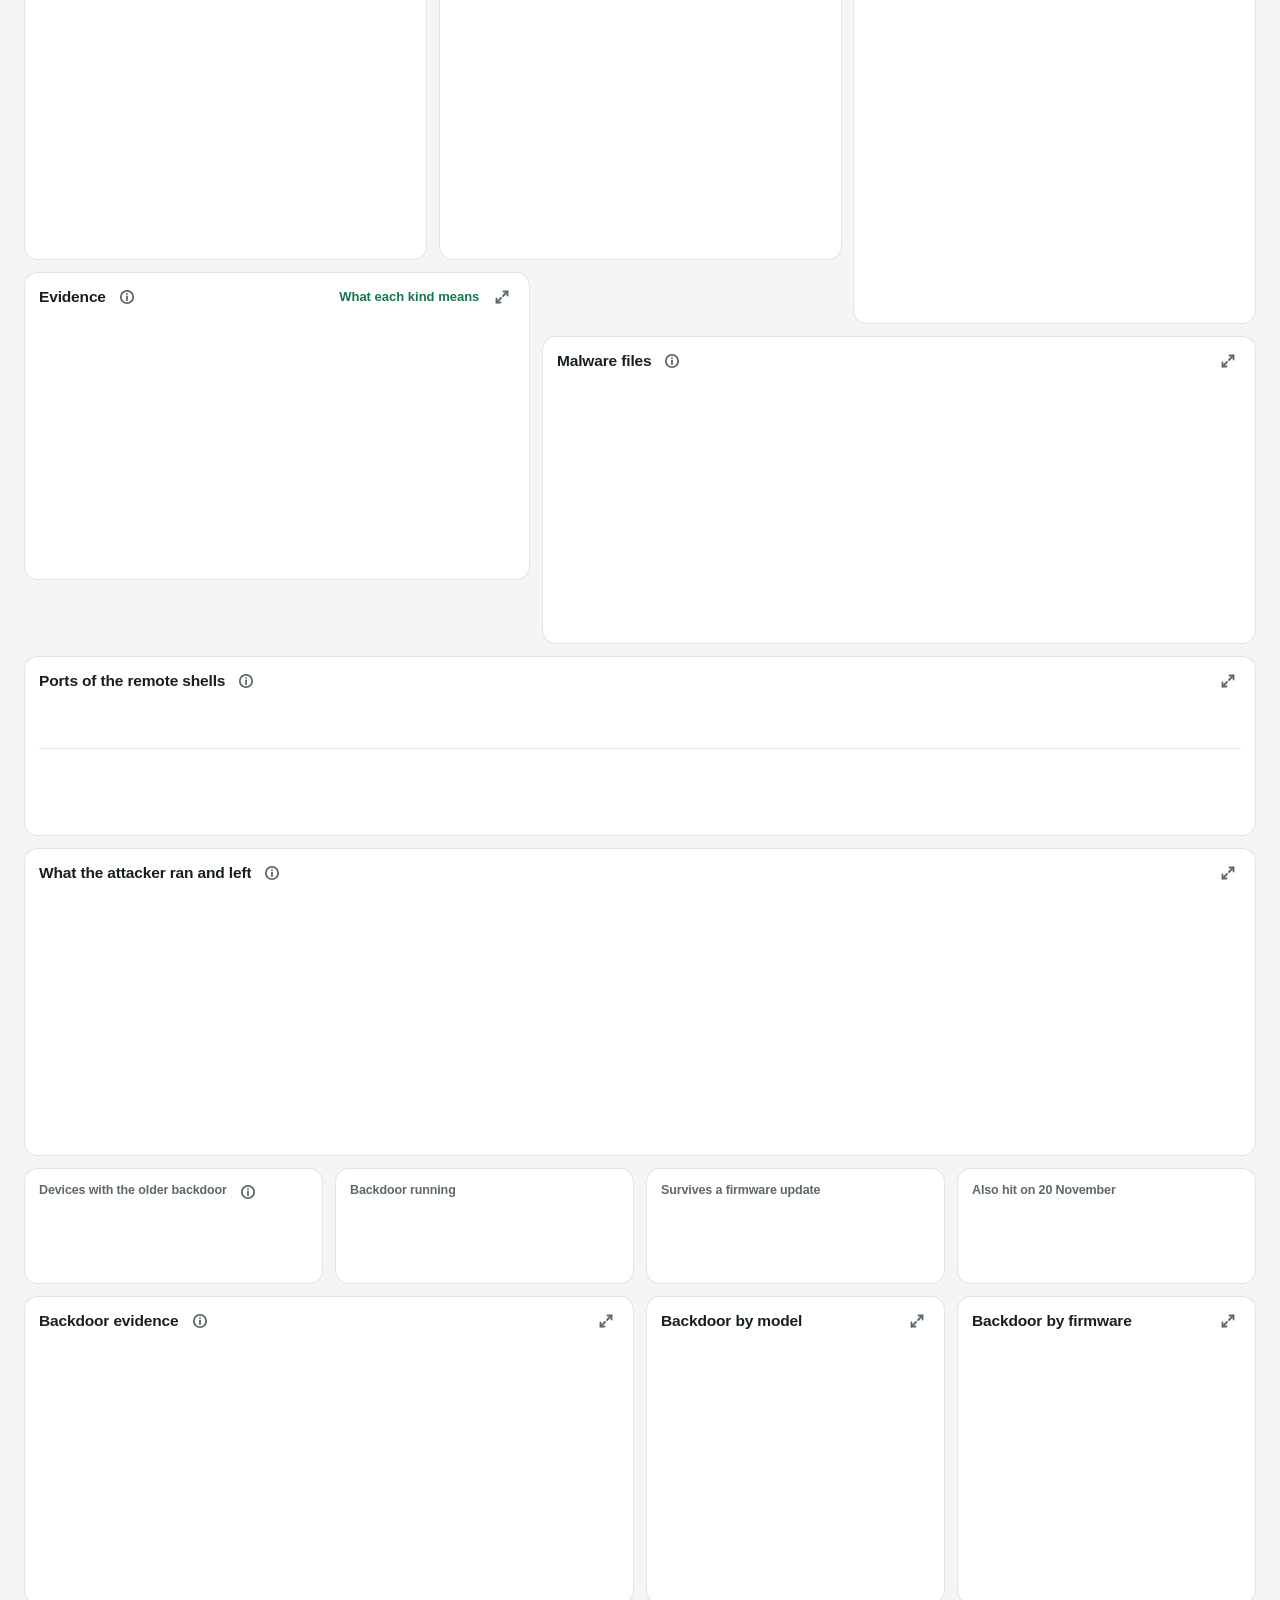
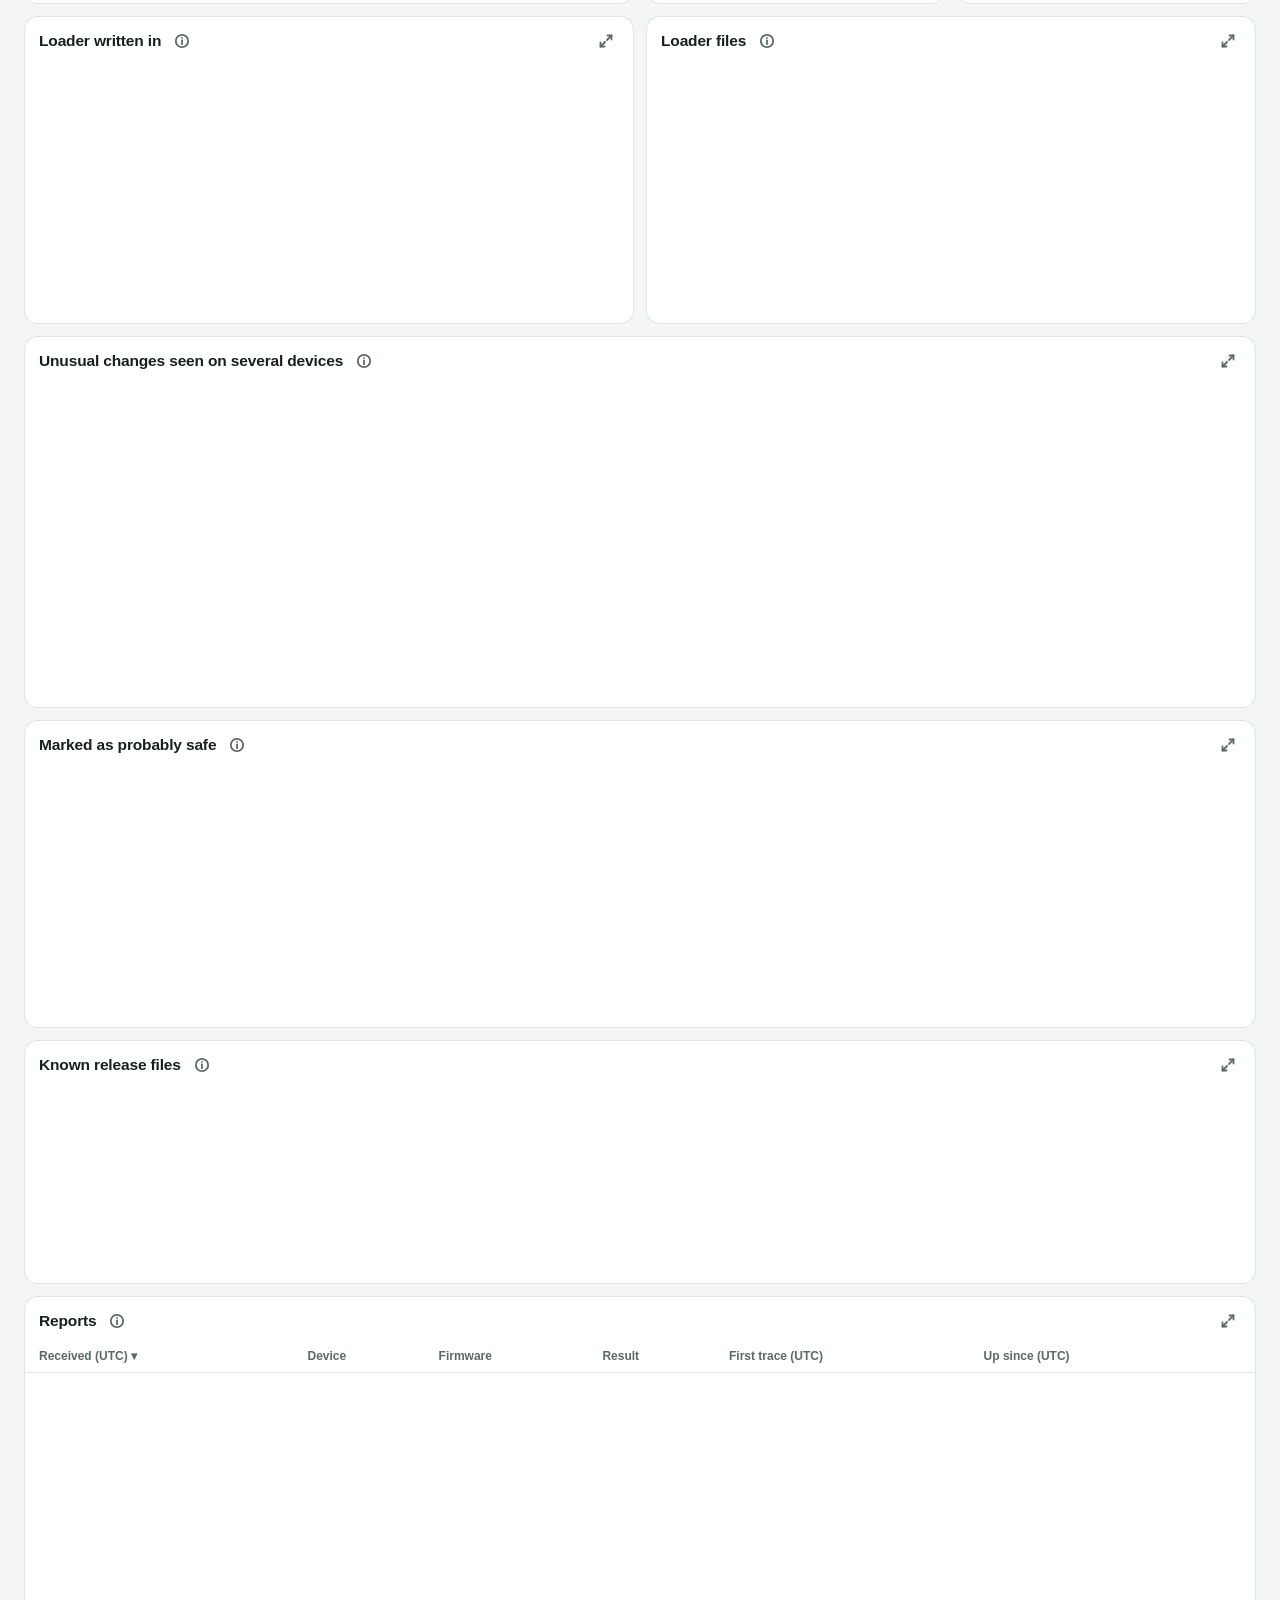
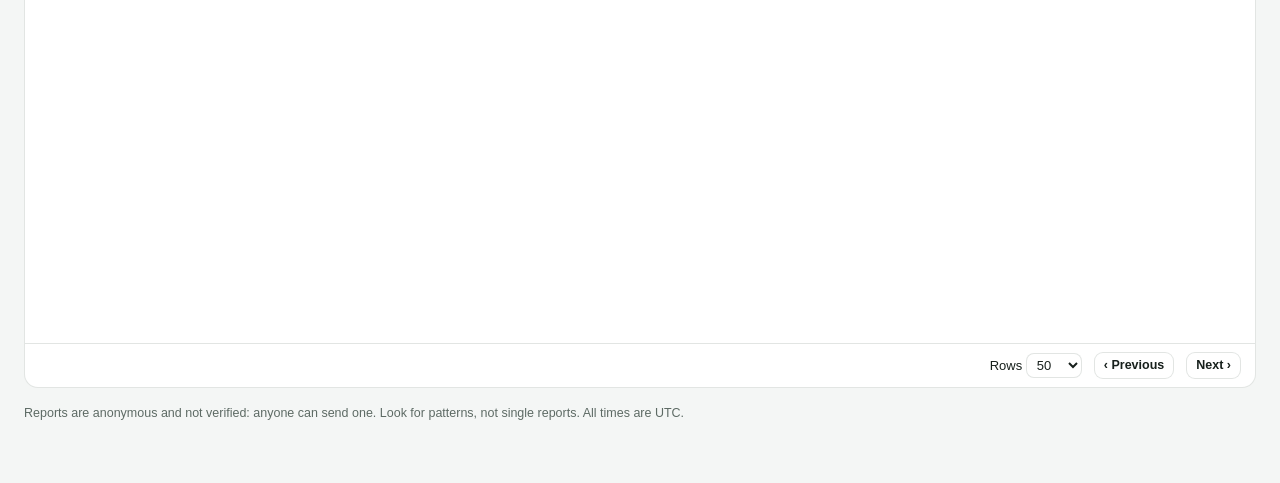
==== commit 2474d9ce: "Script 2.47: a state file written on fixed firmware is not a trace (issue 19) Firmware with the fix " ====
--- a/worker/src/dashboard.html
+++ b/worker/src/dashboard.html
@@ -701,7 +701,12 @@
   // sent its time and called the device clean. The reports show the rule holds (no router
   // has such a file from before the attack, and its times fall into the attack's waves),
   // so it is applied here to the older reports too.
-  if (r.platform === 'openwrt' && r.astrowarp !== 'on' && (r.state_file_size === null || r.state_file_size === 0) && ts(r.state_file_time) >= ATTACK_FROM && !r.findings.some((f) => f.startsWith('cloud-command'))) {
+  // Firmware built after the attack began has the fix. Script 2.46 still called an empty
+  // state file a trace there, though the firmware's own SD-WAN module can write it at its
+  // first start (issue 19). A state file from the build day on is no trace on such firmware.
+  const built = (/(\d{4}-\d\d-\d\d)\s*$/.exec(r.firmware || '') || [])[1] || '', fresh = built >= '2026-11-20' && String(r.state_file_time || '').slice(0, 10) >= built;
+  if (fresh && r.findings.some((f) => f.startsWith('cloud-command'))) { r.ioc = Math.max(0, r.ioc - r.findings.filter((f) => f.startsWith('cloud-command')).length); r.findings = r.findings.filter((f) => !f.startsWith('cloud-command')); }
+  if (!fresh && r.platform === 'openwrt' && r.astrowarp !== 'on' && (r.state_file_size === null || r.state_file_size === 0) && ts(r.state_file_time) >= ATTACK_FROM && !r.findings.some((f) => f.startsWith('cloud-command'))) {
     r.findings = [...r.findings, 'cloud-command /etc/mp_ip_mapping_info']; r.ioc += 1; r.derived = true;
   }
   // Remote SSH and web access are stored settings, "on" by default on many firmware
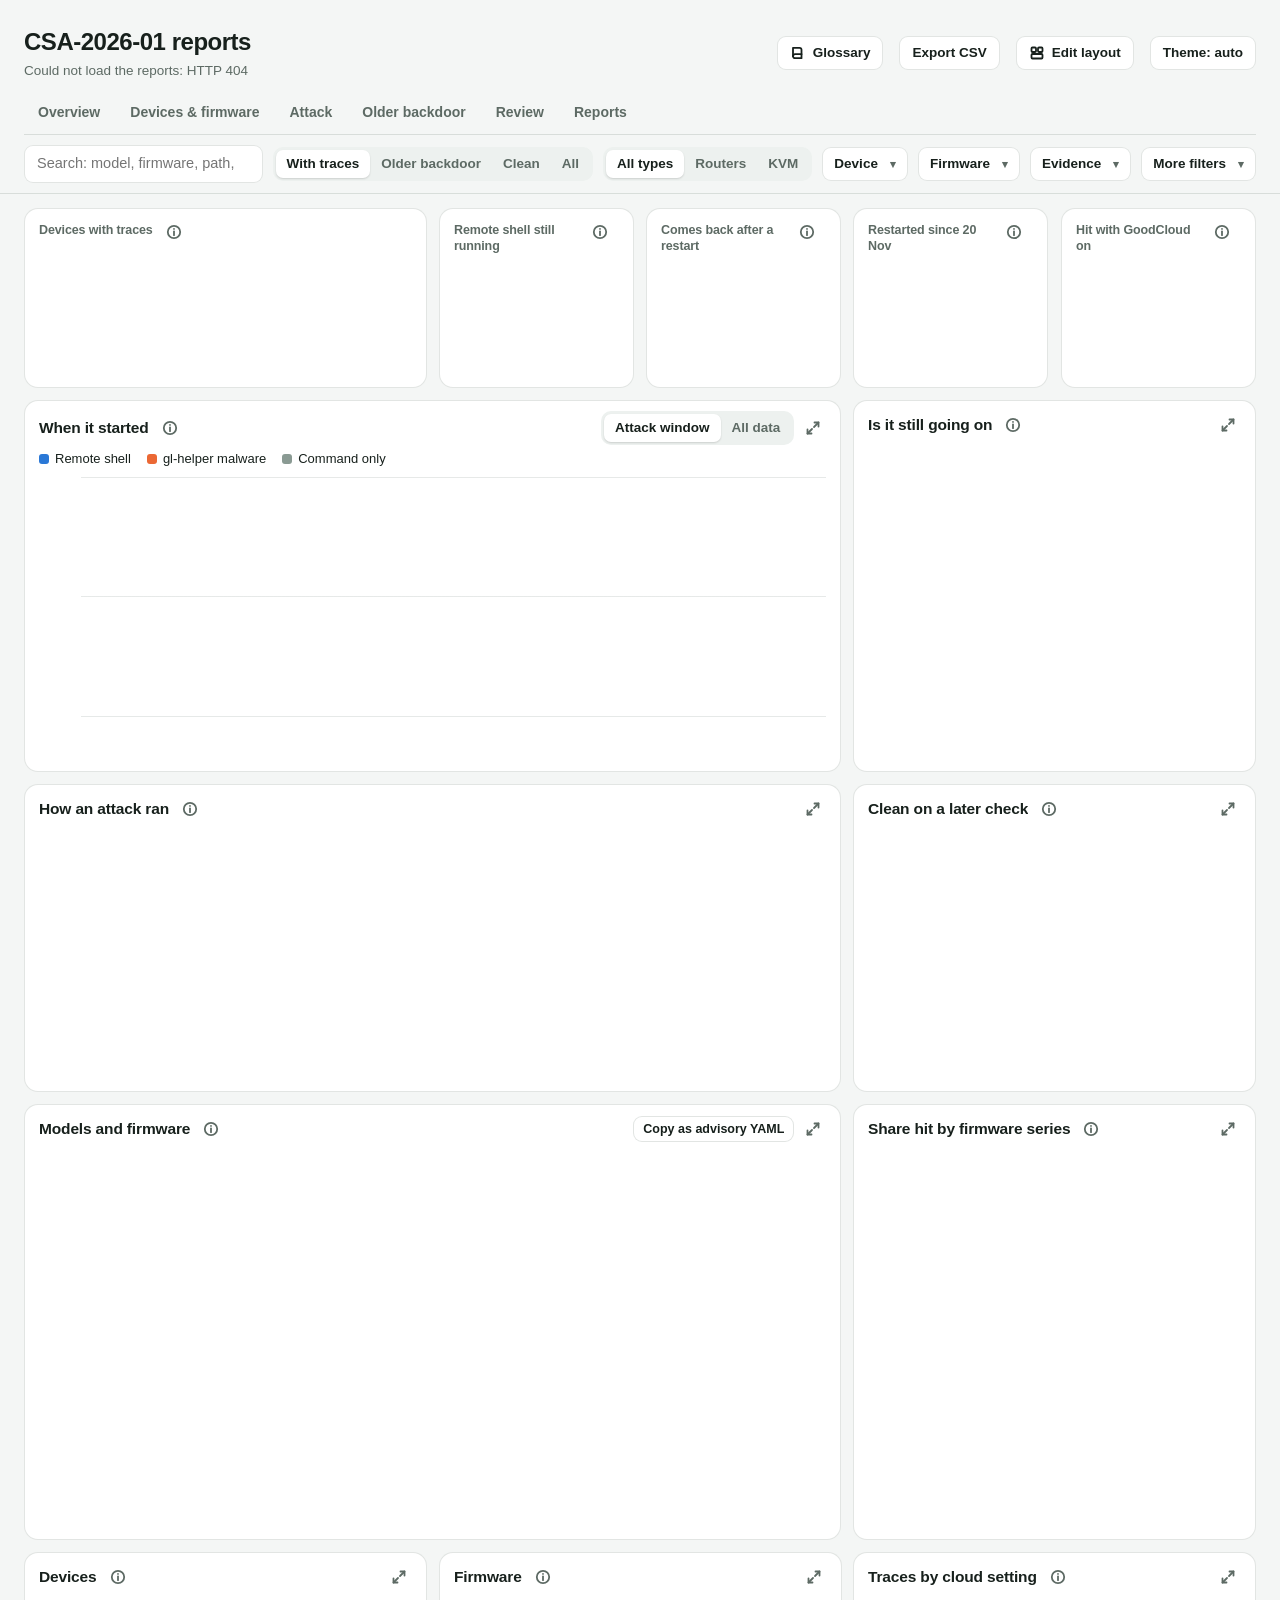
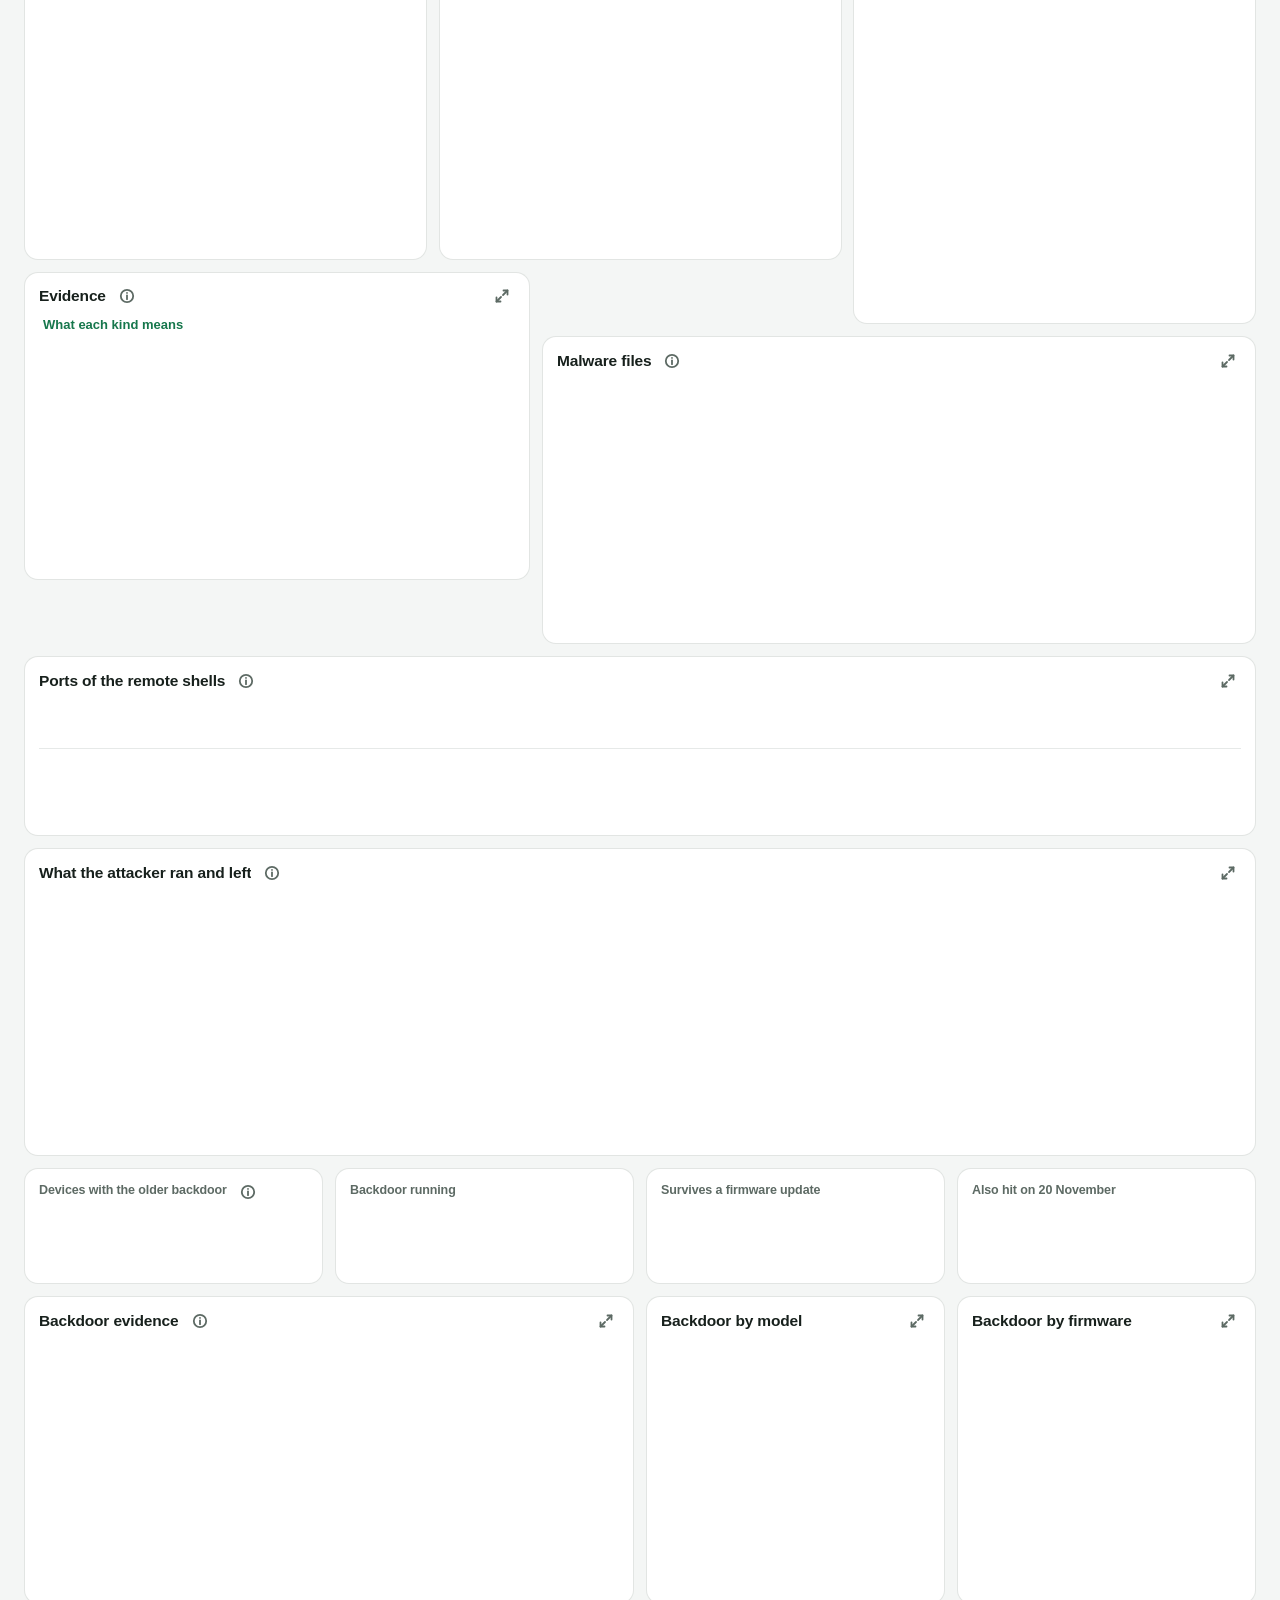
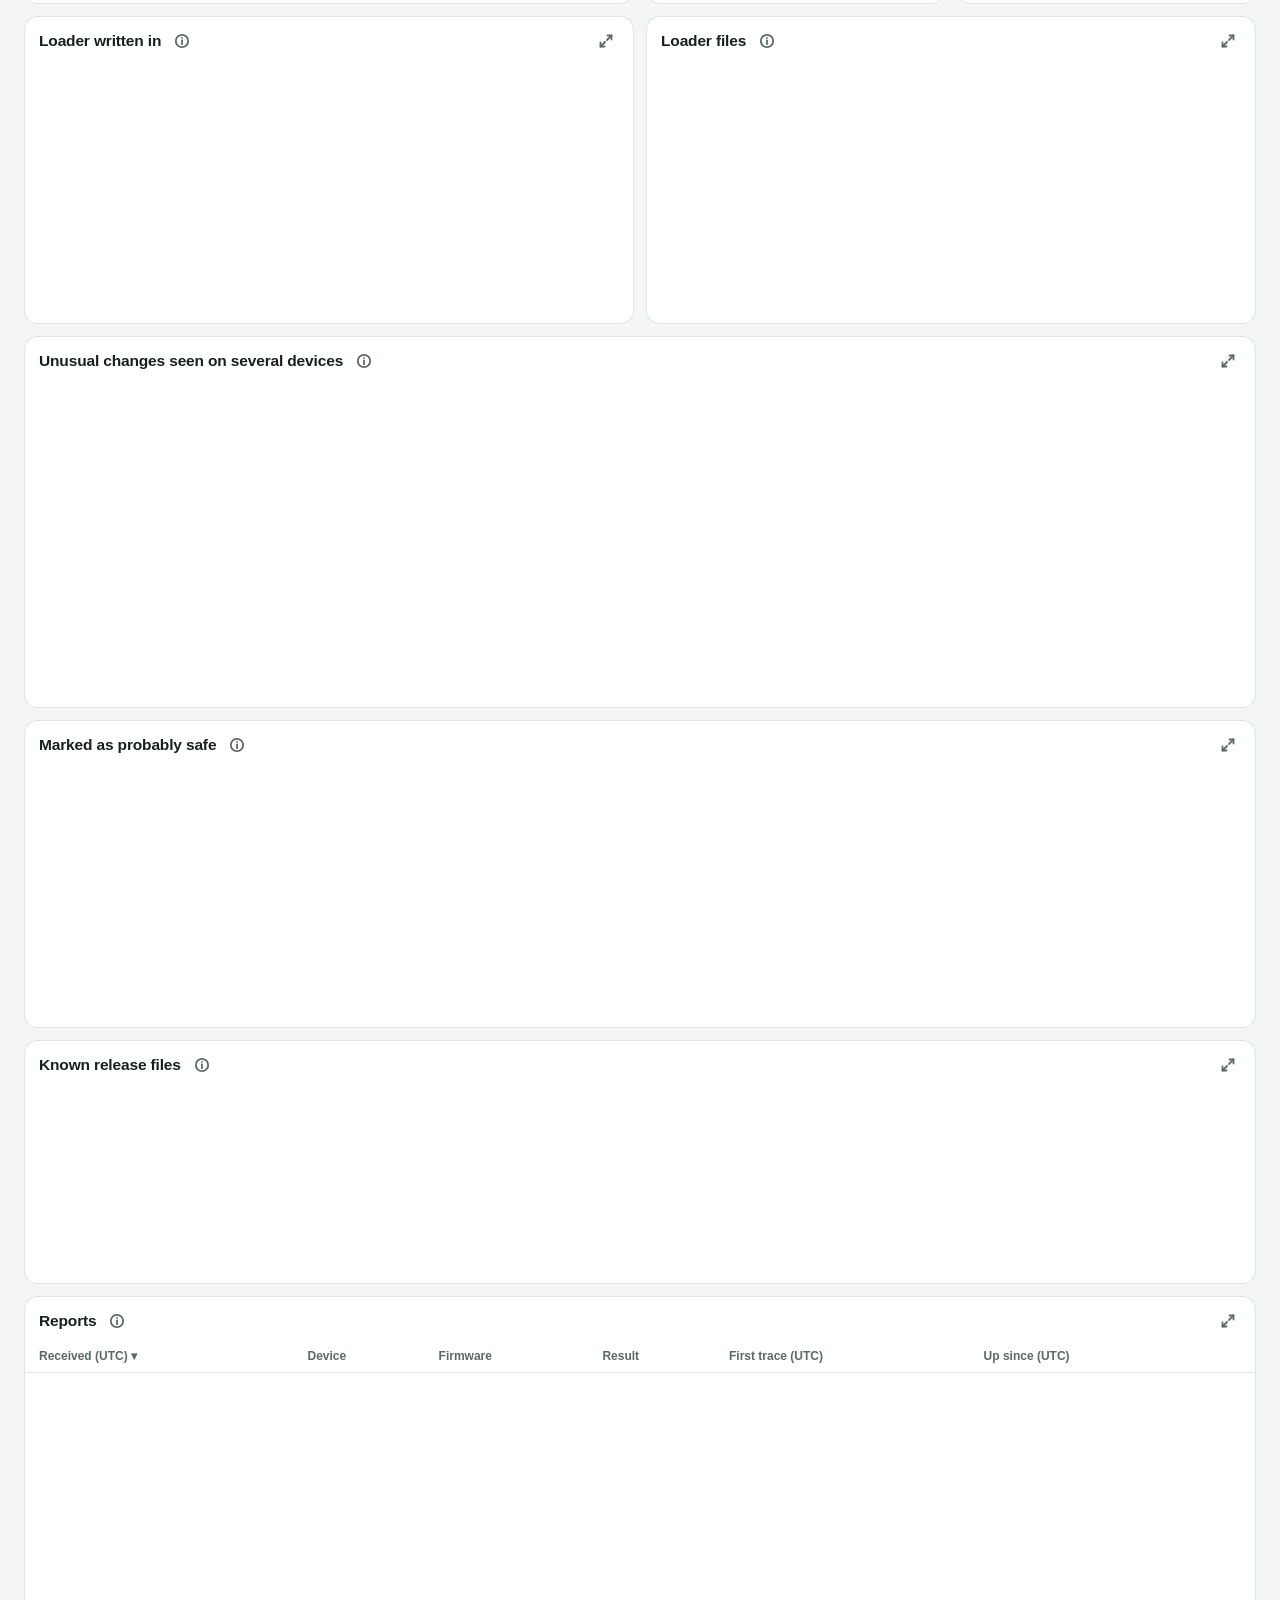
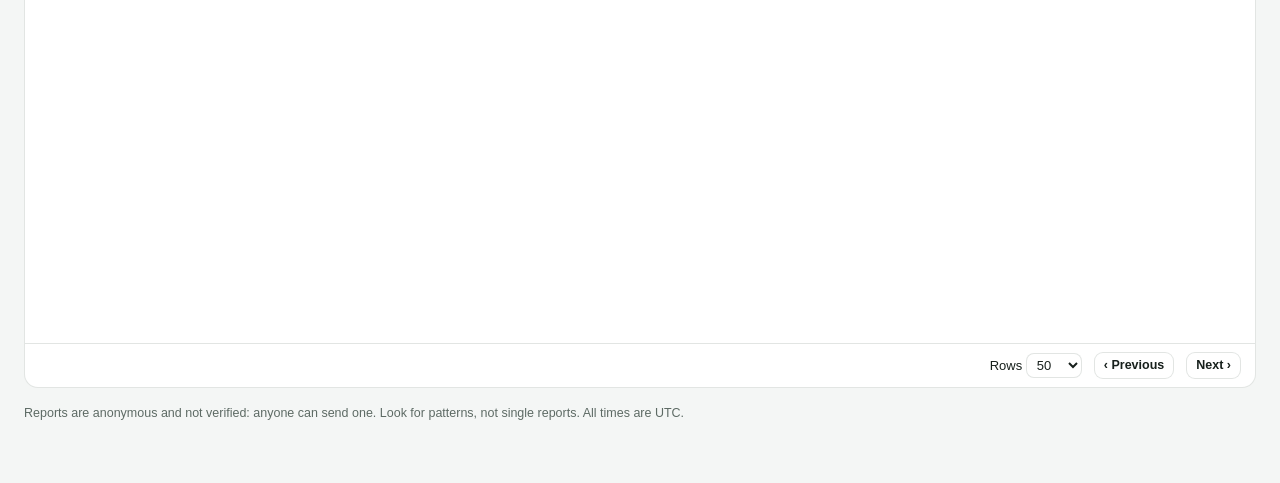
==== commit e427ada2: "chore(sync): upstream 7975623 (61 commits) Squashed sync of admonstrator/glinet-csa-2026-01@main at " ====
--- a/worker/src/dashboard.html
+++ b/worker/src/dashboard.html
@@ -56,8 +56,19 @@
 .tab em:empty { display: none; }
 /* the board: twelve columns and rows of 52 px. Each card spans some of both; the cards are
    placed in their order, and a card that fits goes into a gap left above it. */
-.board { position: relative; display: grid; grid-template-columns: repeat(12, minmax(0, 1fr)); grid-auto-rows: 52px; gap: 12px; margin-top: 14px; }
+.board { position: relative; display: grid; grid-template-columns: repeat(12, minmax(0, 1fr)); grid-auto-rows: 52px; gap: 12px; margin-top: 14px; container: board / inline-size; }
 .board > .card { grid-column: span var(--w, 12); grid-row: span var(--h, 4); }
+/* A board narrower than 900 px (a tablet, or a laptop with the side panel beside it): two
+   columns of a twelfth are too narrow for a number and its note. The numbers at the top of
+   a page get half the width, the two short ones on the overview a quarter. */
+@container board (max-width: 900px) {
+  .board:not(.edit) > .card.kpi { grid-column: span 6; }
+  .board:not(.edit) > .card.kpi:is([data-card=shell], [data-card=back]) { grid-column: span 3; }
+  /* the course of an attack needs the width for its steps; the count of devices checked
+     again then goes below it, as high as it needs */
+  .board:not(.edit) > .card[data-card=course] { grid-column: span 12; }
+  .board:not(.edit) > .card[data-card=healed] { grid-column: span 12; grid-row: span 3; }
+}
 .card { position: relative; display: flex; flex-direction: column; min-width: 0; min-height: 0; container-type: inline-size; background: var(--surface); border: 1px solid var(--border); border-radius: 14px; padding: 10px 14px 12px; }
 /* a card is a layer of its own; the one with an open note goes over its neighbours */
 .card.raise { z-index: 4; }
@@ -86,6 +97,16 @@
 .board.edit > .card { outline: 1px dashed color-mix(in srgb, var(--accent) 55%, transparent); outline-offset: -1px; user-select: none; }
 .board.edit .ch { flex-wrap: wrap; }
 @container (max-width: 480px) { .card:not(.kpi) > .ch { flex-wrap: wrap; } }
+/* in a narrow card the title wraps and keeps its i and its focus button on its line; a
+   switch, a button or a count goes on a line of its own below */
+@container (max-width: 480px) {
+  .board:not(.edit) > .card:not(.kpi) > .ch { display: grid; grid-template-columns: minmax(0, max-content) auto minmax(0, 1fr) auto; }
+  .board:not(.edit) > .card:not(.kpi) > .ch > h2 { grid-area: 1 / 1; white-space: normal; }
+  .board:not(.edit) > .card:not(.kpi) > .ch > h2 + .ib { grid-area: 1 / 2; }
+  .board:not(.edit) > .card:not(.kpi) > .ch > .grow { grid-area: 1 / 3; }
+  .board:not(.edit) > .card:not(.kpi) > .ch > .ib:last-child { grid-area: 1 / 4; }
+  .board:not(.edit) > .card:not(.kpi) > .ch > :is(.sub, .seg, .btn, .linkbtn) { grid-column: 1 / -1; justify-self: start; margin-left: 0; white-space: normal; }
+}
 /* in a narrow card the tools go on a line of their own */
 @container (max-width: 420px) { .board.edit .ch h2 { flex: 1 1 calc(100% - 32px); } }
 .board > .card.dragging { opacity: .45; outline: 2px dashed var(--accent); }
@@ -113,6 +134,10 @@
 button.val { cursor: pointer; text-decoration: underline; text-decoration-color: transparent; text-underline-offset: 5px; }
 button.val:hover { text-decoration-color: currentColor; }
 .val.lead { color: var(--danger); }
+.val.ok { color: var(--accent); }
+/* a legend whose entries lead to the reports behind them */
+.legend button { display: inline-flex; align-items: center; gap: 6px; padding: 0; border: 0; background: none; font-size: inherit; cursor: pointer; }
+.legend button:hover b { text-decoration: underline; text-underline-offset: 3px; }
 .kv1 small { font-size: 14px; font-weight: 600; color: var(--text-2); }
 .card.kpi .split { margin-top: 8px; }
 .card.kpi .legend { margin-top: 6px; gap: 0 14px; line-height: 1.35; }
@@ -297,12 +322,37 @@
 .reports tr.row td:last-child { color: var(--text-2); font-size: 16px; text-align: right; padding-right: 14px; }
 .reports tr.row.sel > td { background: var(--accent-soft); box-shadow: inset 0 1px 0 var(--accent), inset 0 -1px 0 var(--accent); }
 @container (max-width: 820px) { .hide-s { display: none; } }
+/* a narrow table of reports: each report as a block, date and arrow on top, device and
+   firmware below, then the result over the whole width */
+@container (max-width: 560px) {
+  .reports table, .reports tbody { display: block; }
+  .reports thead { display: none; }
+  .reports tr.row { display: grid; grid-template-columns: max-content minmax(0, 1fr) auto; gap: 2px 10px; padding: 9px 14px 10px; border-top: 1px solid var(--border); }
+  .reports tr.row:nth-child(even) { background: color-mix(in srgb, var(--surface-2) 75%, transparent); }
+  .reports tr.row:hover, .reports tr.row.fresh { background: var(--surface-2); }
+  .reports tr.row.sel { background: var(--accent-soft); box-shadow: inset 0 0 0 1px var(--accent); }
+  .reports tr.row > td { display: block; padding: 0; border: 0; background: none; box-shadow: none; }
+  .reports tr.row > td.hide-s { display: none; }
+  .reports tr.row > td:first-child { grid-column: 1 / 3; padding: 0; font-size: 12.5px; color: var(--text-2); }
+  .reports tr.row > td.dev { grid-column: 1; } .reports tr.row > td.fw { grid-column: 2; max-width: none; }
+  .reports tr.row > td.dev small, .reports tr.row > td.fw small { display: inline; margin-left: 5px; }
+  .reports tr.row > td:nth-child(4) { grid-column: 1 / 3; margin-top: 2px; }
+  .reports tr.row > td:last-child { grid-column: 3; grid-row: 1 / 4; align-self: center; padding: 0; }
+}
 .dev b { font-weight: 650; white-space: nowrap; } td.tnum { white-space: nowrap; } .dev small, .fw small { display: block; font-size: 12px; color: var(--text-2); }
 .fw { max-width: 210px; }
 .tags { margin-top: 4px; display: flex; flex-wrap: wrap; gap: 4px; }
 .tag { display: inline-flex; align-items: center; gap: 5px; white-space: nowrap; padding: 0 8px; border-radius: 980px; font-size: 11.5px; font-weight: 600; background: var(--surface-2); color: var(--text-2); }
 .tag.warn { background: var(--warn-bg); color: var(--warn); }
 .tag.ok { background: var(--accent-soft); color: var(--accent); }
+.tag.bad { background: var(--danger-bg); color: var(--danger); }
+/* the reports of one device, in the side panel */
+.devreps { margin: 6px 0 0; padding: 0; list-style: none; display: flex; flex-direction: column; gap: 2px; }
+.devreps button { width: 100%; display: grid; grid-template-columns: max-content minmax(0, 1fr) max-content; gap: 12px; align-items: baseline; padding: 5px 8px; border: 0; border-radius: 8px; background: none; text-align: left; font-size: 13.5px; cursor: pointer; }
+.devreps button span:nth-child(2) { overflow: hidden; text-overflow: ellipsis; white-space: nowrap; }
+.devreps button:hover:not(:disabled) { background: var(--surface-2); }
+.devreps button:disabled { background: var(--accent-soft); color: inherit; cursor: default; }
+.tag.sug { background: transparent; color: var(--accent); box-shadow: inset 0 0 0 1px var(--accent); }
 .tag i { width: 8px; height: 8px; border-radius: 2px; }
 .body { display: grid; grid-template-columns: repeat(2, minmax(0, 1fr)); gap: 2px 28px; }
 .body h3 { margin: 12px 0 0; font-size: 12px; font-weight: 650; color: var(--text-2); }
@@ -348,7 +398,8 @@
 .course .conn { flex: 0 1 96px; min-width: 56px; height: 14px; }
 .course .conn span { position: absolute; left: 50%; top: -20px; translate: -50% 0; padding: 1px 8px; border-radius: 980px; background: var(--surface-2); font-size: 11.5px; font-weight: 600; color: var(--text-2); white-space: nowrap; }
 .courseBox .kpis2 { grid-template-columns: 1fr; margin-top: 0; }
-@container (max-width: 760px) {
+/* the steps need about 700 px beside the two numbers, or the times run into them */
+@container (max-width: 1000px) {
   .courseBox { grid-template-columns: 1fr; }
   .courseBox .kpis2 { grid-template-columns: repeat(2, minmax(0, 1fr)); }
 }
@@ -390,18 +441,31 @@
 #tip { position: fixed; z-index: 50; pointer-events: none; padding: 6px 10px; border-radius: 8px; background: var(--text); color: var(--bg); font-size: 12.5px; font-weight: 550; line-height: 1.45; white-space: pre-line; width: max-content; max-width: 400px; opacity: 0; translate: -50% calc(-100% - 12px); }
 :focus-visible { outline: 2px solid var(--accent); outline-offset: 2px; border-radius: 4px; }
 
+/* The filters scroll away with the page here. They stay a layer above the cards, or their
+   menus open behind them. */
 @media (max-width: 1000px) {
-  .filters { position: static; }
+  .filters { position: relative; z-index: 6; }
   .pop, #fMore .pop { width: min(360px, 86vw); }
 }
-/* on a phone: one column, every card as high as it needs, no layout editing */
+/* on a phone: one column, every card as high as it needs, no layout editing; the pages on
+   two lines rather than hidden to the right; a filter's menu over the whole width, right
+   under its button */
 @media (max-width: 760px) {
+  main { padding: 16px 14px 48px; }
+  .filters { margin: 0 -14px; padding: 10px 14px; }
+  .tabs { flex-wrap: wrap; overflow-x: visible; }
+  .tab { padding: 8px 11px 9px; }
+  .filters input[type=search] { min-width: 0; flex-basis: 100%; }
+  .ms { position: static; }
+  .pop, #fMore .pop { top: auto; left: 14px; right: 14px; width: auto; margin-top: 6px; }
+  .pop { max-height: min(340px, 60vh); }
   .board { grid-template-columns: minmax(0, 1fr); grid-auto-rows: auto; }
-  .board > .card { grid-column: 1 / -1; grid-row: auto; }
+  .board > .card, .board:not(.edit) > .card[data-card], .board:not(.edit) > .card.kpi[data-card] { grid-column: 1 / -1; grid-row: auto; }
   .cb { max-height: 75vh; }
   .cb > .plot { flex: none; height: 240px; }
   #editBtn, .eo { display: none !important; }
-  #fMore .pop { left: 0; right: auto; }
+  /* in the panel a long label takes no more than its share; the value keeps room */
+  .kv { grid-template-columns: minmax(0, 2fr) minmax(0, 3fr); column-gap: 12px; }
 }
 </style>
 </head>
@@ -434,6 +498,8 @@
         <div class="seg" id="fRecv" role="group" aria-label="Received"><button type="button" data-v="all">Any time</button><button type="button" data-v="24h">Last 24 h</button><button type="button" data-v="7d">Last 7 days</button></div>
         <p class="ph">Restarted since the attack began on 20 November</p>
         <div class="seg" id="fRestart" role="group" aria-label="Restarted since the attack"><button type="button" data-v="any">Restarted or not</button><button type="button" data-v="yes">Restarted</button><button type="button" data-v="no">Not restarted</button></div>
+        <p class="ph">Checked again after traces (same device ID)</p>
+        <div class="seg" id="fRecheck" role="group" aria-label="Checked again after traces"><button type="button" data-v="any">Any</button><button type="button" data-v="clean">Clean now</button><button type="button" data-v="still">Traces still there</button></div>
         <p class="ph">View</p>
         <div class="toggles" role="group" aria-label="View">
           <label class="tg"><input type="checkbox" id="onlyUnusual"><span>Unusual only</span></label>
@@ -483,6 +549,11 @@
       <div class="ch"><h2>How an attack ran</h2></div>
       <div class="about" hidden><p id="courseSub"></p></div>
       <div class="cb"><div class="courseBox"><ol class="course" id="course"></ol><div class="grid kpis2" id="courseStats"></div></div></div>
+    </section>
+    <section class="card" data-card="healed">
+      <div class="ch"><h2>Clean on a later check</h2></div>
+      <div class="about" hidden><p>Devices that sent a report with traces of the attack and checked again later, told apart by their device ID (script 2.9 and later). The newest report of each device decides: clean, or traces still there.</p><p>“After a firmware change”: the newest report comes from other firmware than the last one with traces, mostly an update. Firmware with GL.iNet’s cleanup removes the known traces at its first start. “Same firmware”: cleaned some other way, for example with the script’s --fix. The older backdoor is not counted here.</p><p>Click a number to see these devices.</p></div>
+      <div class="cb"></div>
     </section>
 
     <!-- Devices & firmware -->
@@ -565,7 +636,7 @@
     </section>
     <section class="card" data-card="safe">
       <div class="ch"><h2>Marked as probably safe</h2><span class="sub tnum" id="safeCount"></span></div>
-      <div class="about" hidden><p>Every finding someone on the team has marked, with who did it, when and why. These are hidden elsewhere unless asked for. Click a finding to see which devices sent it.</p></div>
+      <div class="about" hidden><p>Every finding someone on the team has marked, with who did it, when and why. These are hidden elsewhere unless asked for. Click a finding to see which devices sent it.</p><p>Above them, suggestions from an analysis of the reports, each with its reason. A suggestion hides nothing until someone confirms it.</p></div>
       <div class="cb" id="safeList"></div>
     </section>
     <section class="card" data-card="known">
@@ -638,7 +709,7 @@
   'backdoor-init': BD + '/etc/init.d/urandom_seed (or another init script) has extra lines that copy the Lua interpreter to /usr/bin/monitord and run /bin/ulogd with it at every boot.',
   'backdoor-file': BD + '/bin/ulogd is its loader, compiled Lua that reports the device to a server imitating AdGuard or OpenWrt and fetches a second program. Its fingerprint differs from device to device. /usr/bin/monitord is a copy of the Lua interpreter under another name.',
   'backdoor-keep': BD + 'The list of files that a firmware update keeps was changed so that the backdoor survives an update with “keep settings”.',
-  'backdoor-host': BD + 'A configuration file names a server the backdoor reports to: adguardns.com, adguardns.org, lede-openproject.org, adxinsight.com or openwrt-project.org. None of them belongs to AdGuard or OpenWrt.',
+  'backdoor-host': BD + 'A configuration file names a server the backdoor reports to: adguardns.com, adguardns.org, adsanalypro.com, lede-openproject.org, adxinsight.com or openwrt-project.org. None of them belongs to AdGuard or OpenWrt.',
   'backdoor-proc': BD + 'monitord (the loader) or ujaild (the second program, run from a deleted file in /tmp) was running during the check.',
   'marker': 'One of the files the malware puts on a device: gl-helper or gb in /etc/config/.gl/ or /etc/glinet/.cache/, or watch.sh there on a KVM. GL.iNet’s own cleanup in the KVM firmware looks for exactly these.',
   'applet-hijack': 'A system tool such as netstat was swapped for another program, so its output can no longer be trusted. GL.iNet’s cleanup for KVMs removes a replaced netstat.',
@@ -767,7 +838,7 @@
 const BDK = [['bdn', 3, 2], ['bdrun', 3, 2], ['bdkeep', 3, 2], ['bdboth', 3, 2]];
 const TPL = {
   standard: {
-    overview: [...KPIS, ['when', 8, 6], ['going', 4, 6], ['course', 12, 5]],
+    overview: [...KPIS, ['when', 8, 6], ['going', 4, 6], ['course', 8, 5], ['healed', 4, 5]],
     devices: [['matrix', 8, 7], ['series', 4, 7], ['devices', 4, 5], ['firmware', 4, 5], ['cloud', 4, 6]],
     attack: [['evidence', 5, 5], ['files', 7, 5], ['ports', 12, 3], ['left', 12, 5]],
     backdoor: [...BDK, ['bdkinds', 6, 5], ['bdmodel', 3, 5], ['bdfw', 3, 5], ['bdwhen', 6, 5], ['bdfiles', 6, 5]],
@@ -775,7 +846,7 @@
     reports: [['reports', 12, 11]],
   },
   compact: {
-    overview: [...KPIS, ['when', 7, 5], ['going', 5, 5], ['course', 12, 5]],
+    overview: [...KPIS, ['when', 7, 5], ['going', 5, 5], ['course', 8, 5], ['healed', 4, 5]],
     devices: [['matrix', 8, 7], ['series', 4, 7], ['devices', 4, 4], ['firmware', 4, 4], ['cloud', 4, 5]],
     attack: [['evidence', 4, 6], ['files', 8, 3], ['ports', 8, 3], ['left', 12, 4]],
     backdoor: [...BDK, ['bdkinds', 4, 5], ['bdmodel', 4, 5], ['bdfw', 4, 5], ['bdwhen', 6, 4], ['bdfiles', 6, 4]],
@@ -783,7 +854,7 @@
     reports: [['reports', 12, 9]],
   },
   large: {
-    overview: [...KPIS, ['when', 12, 8], ['going', 12, 3], ['course', 12, 5]],
+    overview: [...KPIS, ['when', 12, 8], ['going', 12, 3], ['course', 12, 5], ['healed', 12, 3]],
     devices: [['matrix', 12, 8], ['series', 6, 6], ['cloud', 6, 6], ['devices', 6, 5], ['firmware', 6, 5]],
     attack: [['evidence', 6, 7], ['ports', 6, 7], ['files', 12, 4], ['left', 12, 5]],
     backdoor: [...BDK, ['bdkinds', 12, 5], ['bdwhen', 12, 4], ['bdmodel', 6, 5], ['bdfw', 6, 5], ['bdfiles', 12, 4]],
@@ -805,10 +876,11 @@
 const sortByPage = (items) => items.sort((a, b) => pageAt(a.p) - pageAt(b.p));
 function tplItems(name) { const t = TPL[name] || TPL.standard; return PAGES.flatMap(([p]) => (t[p] || []).map(([k, w, h]) => ({ k, p, w, h }))); }
 // A saved layout made whole: cards that no longer exist go, cards that are new since it
-// was saved come in at the end of their page, sizes stay inside the grid.
+// was saved come in at the end of their page, sizes stay inside the grid. A layout nobody
+// changed is its template as it is now, so new cards come in where the template has them.
 function normalize(saved) {
   const s = saved && typeof saved === 'object' ? saved : {}, tpl = TPL[s.tpl] ? s.tpl : 'standard', base = tplItems(tpl), dflt = new Map(base.map((i) => [i.k, i])), seen = new Set(), items = [];
-  for (const i of Array.isArray(s.items) ? s.items : []) {
+  for (const i of s.custom && Array.isArray(s.items) ? s.items : []) {
     const d = i && dflt.get(i.k); if (!d || seen.has(i.k)) continue; seen.add(i.k);
     items.push({ k: i.k, p: pageAt(i.p) < 0 ? d.p : i.p, w: clamp(i.w, 2, 12, d.w), h: clamp(i.h, 2, 16, d.h) });
   }
@@ -836,7 +908,7 @@
 /* ---------- filters ---------- */
 let all = [], pool = [], NOW = Date.now();
 let zoom = 'attack', page = 0, sortKey = 'received', asc = false;
-const F = { q: '', result: 'hit', type: 'all', model: new Set(), firmware: new Set(), kind: new Set(), recv: 'all', restart: 'any', hideTests: true, bin: null, unusual: false, since: null };
+const F = { q: '', result: 'hit', type: 'all', model: new Set(), firmware: new Set(), kind: new Set(), recv: 'all', restart: 'any', recheck: 'any', hideTests: true, bin: null, unusual: false, since: null };
 const FACET = { model: (r) => r.model, firmware: (r) => r.fw, kind: (r) => r.kinds };
 const LABEL = { model: 'Device', firmware: 'Firmware', kind: 'Evidence' };
 function pass(r, skip) {
@@ -847,6 +919,7 @@
   if (F.type !== 'all' && (F.type === 'kvm') !== r.kvm) return false;
   if (F.recv !== 'all' && r.recv < NOW - (F.recv === '24h' ? DAY : 7 * DAY)) return false;
   if (F.restart !== 'any' && (F.restart === 'yes') !== r.restarted) return false;
+  if (!sk.includes('recheck') && F.recheck !== 'any') { const h = HEAL.get(r.dev); if (!h || !(F.recheck === 'clean' ? h.state !== 'still' : h.state === F.recheck)) return false; }
   for (const k of ['model', 'firmware', 'kind']) if (!sk.includes(k) && F[k].size && ![].concat(FACET[k](r)).some((v) => F[k].has(v))) return false;
   if (!sk.includes('bin') && F.bin && !(r.first >= F.bin[0] && r.first < F.bin[1])) return false;
   if (F.unusual && !r.odd.length) return false;
@@ -860,7 +933,7 @@
   sync(); return sync;
 }
 /* ---------- the filters in the address, so a view can be shared ---------- */
-const SIMPLE = { result: 'hit', type: 'all', recv: 'all', restart: 'any' };
+const SIMPLE = { result: 'hit', type: 'all', recv: 'all', restart: 'any', recheck: 'any' };
 // the page in view, what the side panel shows, and the card shown over the whole page
 let curPage = 'overview', D = null, focusKey = '';
 // the panel's width per kind of content, once its edge was dragged (see dock())
@@ -902,7 +975,7 @@
 }
 
 fromHash();
-const syncs = [seg('fResult', 'result'), seg('fType', 'type'), seg('fRecv', 'recv'), seg('fRestart', 'restart')];
+const syncs = [seg('fResult', 'result'), seg('fType', 'type'), seg('fRecv', 'recv'), seg('fRestart', 'restart'), seg('fRecheck', 'recheck')];
 function facet(id, key) {
   const d = $(id), pop = d.querySelector('.pop'), val = d.querySelector('summary b');
   let find = '';
@@ -953,12 +1026,13 @@
   // the filters in "More filters" show here too, so a set one is not missed
   if (F.recv !== 'all') add('Received: ' + (F.recv === '24h' ? 'last 24 h' : 'last 7 days'), () => (F.recv = 'all'));
   if (F.restart !== 'any') add(F.restart === 'yes' ? 'Restarted since the attack' : 'Not restarted since the attack', () => (F.restart = 'any'));
+  if (F.recheck !== 'any') add(RECHECK[F.recheck] || 'Checked again: ' + F.recheck, () => (F.recheck = 'any'));
   if (F.unusual) add('Unusual only', () => { F.unusual = false; $('onlyUnusual').checked = false; });
-  const more = [F.recv !== 'all', F.restart !== 'any', F.unusual, !$('perDevice').checked, !F.hideTests].filter(Boolean).length;
+  const more = [F.recv !== 'all', F.restart !== 'any', F.recheck !== 'any', F.unusual, !$('perDevice').checked, !F.hideTests].filter(Boolean).length;
   $('fMore').querySelector('summary b').textContent = more || ''; $('fMore').classList.toggle('on', more > 0);
   syncs.forEach((s) => s());
   box.hidden = !box.children.length;
-  if (!box.hidden) { const r = el('button', 'Reset all filters', 'linkbtn'); r.type = 'button'; r.addEventListener('click', () => { Object.assign(F, { q: '', result: 'hit', type: 'all', recv: 'all', restart: 'any', bin: null, unusual: false, since: null }); $('onlyUnusual').checked = false; for (const k of ['model', 'firmware', 'kind']) F[k].clear(); $('q').value = ''; syncs.forEach((s) => s()); page = 0; render(); }); box.append(r); }
+  if (!box.hidden) { const r = el('button', 'Reset all filters', 'linkbtn'); r.type = 'button'; r.addEventListener('click', () => { Object.assign(F, { q: '', result: 'hit', type: 'all', recv: 'all', restart: 'any', recheck: 'any', bin: null, unusual: false, since: null }); $('onlyUnusual').checked = false; for (const k of ['model', 'firmware', 'kind']) F[k].clear(); $('q').value = ''; syncs.forEach((s) => s()); page = 0; render(); }); box.append(r); }
 }
 
 /* ---------- pieces ---------- */
@@ -1001,19 +1075,23 @@
 // Labels the team has set: "probably safe". A labelled finding is hidden unless asked for.
 // A label remembers the fingerprints it was given for: a new file at a path that was
 // called safe is shown again, because that is exactly what a replaced file looks like.
-let LABELS = {}, showSafe = false, labelErr = '', relabel = false;
+// Suggestions: what an analysis of the reports takes for probably safe, with its reason and
+// the fingerprints it covers. A suggestion hides nothing until someone confirms it; then it
+// becomes a label in that person's name. A declined one is kept on the server and not shown.
+let LABELS = {}, SUGG = {}, showSafe = false, labelErr = '', relabel = false;
+const suggOf = (key) => { const s = SUGG[key]; return s && !s.declined_by ? s : null; };
 // Fingerprints of known release files: the community's Tailscale and AdGuard Home builds,
 // from the checksums of their releases (tools/known-hashes.sh). A finding whose every
 // file is one of these needs no mark: it is "known" and hidden like a marked one.
 const KNOWN = /*KNOWN_HASHES*/{};
-const labelState = (g) => { const l = LABELS[g.kind + ' ' + g.path], hs = [...g.sha]; if (!l) return hs.length && hs.every((h) => KNOWN[h]) ? 'known' : ''; return hs.every((h) => l.hashes.includes(h) || KNOWN[h]) ? 'safe' : 'new'; };
+const labelState = (g) => { const k = g.kind + ' ' + g.path, l = LABELS[k], hs = [...g.sha]; if (!l) return hs.length && hs.every((h) => KNOWN[h]) ? 'known' : suggOf(k) ? 'suggested' : ''; return hs.every((h) => l.hashes.includes(h) || KNOWN[h]) ? 'safe' : 'new'; };
 const hiddenState = (st) => st === 'safe' || st === 'known';
 async function setLabel(g, verdict, note) {
   labelErr = '';
   try {
     const res = await fetch(BASE + '/labels', { method: 'POST', headers: { 'content-type': 'application/json' }, body: JSON.stringify({ key: g.kind + ' ' + g.path, verdict, note, hashes: [...g.sha].slice(0, 60) }) });
     if (!res.ok) throw new Error('HTTP ' + res.status);
-    LABELS = (await res.json()).labels;
+    const j = await res.json(); LABELS = j.labels; SUGG = j.suggestions || {};
   } catch (e) { labelErr = 'The label was not saved (' + e.message + '). Reload the page to sign in again.'; }
   render();
 }
@@ -1048,6 +1126,14 @@
 // the button that marks or unmarks a finding; used in the block and in each report
 function markButton(g, cell) {
   if (labelState(g) === 'known') return el('span', 'no mark needed', 'dim');
+  if (labelState(g) === 'suggested') {
+    // a yes marks exactly the fingerprints the suggestion was made for, with its reason
+    const s = suggOf(g.kind + ' ' + g.path), w = el('span', null, 'labelForm'), yes = el('button', 'Confirm safe', 'btn sm'), no = el('button', 'Decline', 'btn sm');
+    yes.type = no.type = 'button'; yes.title = 'Mark as probably safe in your name, with the reason of the suggestion. It is then hidden for everyone.'; no.title = 'Not safe, or not sure: the suggestion goes away and the finding stays listed.';
+    yes.addEventListener('click', (e) => { e.stopPropagation(); setLabel({ kind: g.kind, path: g.path, sha: new Set(s.hashes) }, 'safe', s.note); });
+    no.addEventListener('click', (e) => { e.stopPropagation(); setLabel({ kind: g.kind, path: g.path, sha: new Set() }, 'decline', ''); });
+    w.append(yes, no); return w;
+  }
   const st = labelState(g), lab = LABELS[g.kind + ' ' + g.path], b = el('button', st === 'safe' && lab ? 'Remove mark' : st === 'new' ? 'Mark this file too' : 'Probably safe', 'btn sm'); b.type = 'button';
   b.addEventListener('click', (e) => {
     e.stopPropagation();
@@ -1064,6 +1150,7 @@
 }
 function markTag(g) {
   const st = labelState(g), lab = LABELS[g.kind + ' ' + g.path]; if (!st) return null;
+  if (st === 'suggested') { const s = suggOf(g.kind + ' ' + g.path), t = el('span', 'suggested as safe', 'tag sug'); t.style.marginLeft = '8px'; t.title = s.note + '\nSuggested (' + s.by + '). Not hidden until someone confirms it.' + ([...g.sha].some((h) => !s.hashes.includes(h) && !KNOWN[h]) ? '\nSome files at this path are not part of the suggestion; they stay listed after a yes.' : ''); return t; }
   if (st === 'known') { const t = el('span', 'known release file', 'tag ok'); t.style.marginLeft = '8px'; t.title = 'Every file reported here matches the checksums of a release:\n' + [...new Set([...g.sha].map((h) => KNOWN[h]))].slice(0, 8).join('\n'); return t; }
   const t = el('span', st === 'safe' ? 'probably safe' : 'new file at a path marked safe', 'tag ' + (st === 'safe' ? 'ok' : 'warn')); t.style.marginLeft = '8px';
   t.title = (lab.note ? lab.note + '\n' : '') + 'Marked by ' + lab.by + ' on ' + lab.at.slice(0, 16).replace('T', ' ') + ' UTC' + (st === 'new' ? '\nSince then a file with another fingerprint was reported at this path.' : '');
@@ -1160,6 +1247,25 @@
   }
   pool = all.filter((r) => !r.dev || best.get(r.dev) === r);
   for (const r of pool) if (r.dev) r.reports = n.get(r.dev);
+}
+// A device that sent a report with traces and checked again later: its newest report says
+// whether the traces are gone, and whether the firmware changed since the last report with
+// traces (mostly an update). By device id only. HEAL: device id -> { hit, last, state }
+// with state 'update' (clean on other firmware), 'same' (clean on the same) or 'still'.
+// DEVREP: device id -> all its reports, oldest first.
+let HEAL = new Map(), DEVREP = new Map(), healN = -1;
+const RECHECK = { clean: 'Clean on a later check', update: 'Clean after a firmware change', same: 'Clean on the same firmware', still: 'Traces still there on a later check' };
+function healing() {
+  if (healN === all.length) return; healN = all.length;
+  DEVREP = new Map(); HEAL = new Map();
+  for (const r of all) if (r.dev && !r.isTest) (DEVREP.get(r.dev) || DEVREP.set(r.dev, []).get(r.dev)).push(r);
+  for (const [dev, list] of DEVREP) {
+    list.sort((a, b) => a.recv - b.recv);
+    const last = list[list.length - 1], i = list.findIndex((r) => r.ioc > 0);
+    if (i < 0 || i === list.length - 1) continue;
+    const hit = list.findLast((r) => r.ioc > 0);
+    HEAL.set(dev, { hit, last, state: last.ioc > 0 ? 'still' : last.firmware !== hit.firmware ? 'update' : 'same' });
+  }
 }
 
 // What a device with traces has that no other device has: a file fingerprint, a command,
@@ -1350,7 +1456,7 @@
 // Only the cards of the page in view are drawn; the rest is drawn when its page is opened.
 let revN = -1, current = [];
 function render() {
-  dock(); repool(); markUnusual();
+  dock(); repool(); healing(); markUnusual();
   if (revN !== all.length) { REVALL = revGroups(all.filter((r) => r.schema >= 6)); revN = all.length; }
   const rows = pool.filter((r) => pass(r)), base = pool.filter((r) => pass(r, 'result')), isHit = (r) => (F.result === 'bd' ? r.bd : r.ioc > 0), hit = base.filter(isHit);
   facets.forEach((f) => f()); chips();
@@ -1377,6 +1483,7 @@
     when: ({ isHit }) => chart(pool.filter((r) => pass(r, 'bin') && isHit(r))),
     going: ({ base, hit }) => ongoing(base, hit),
     course: ({ hit }) => course(hit),
+    healed: () => healed(),
     matrix: () => matrix(),
     series: ({ base }) => series(base),
     devices: ({ isHit }) => rank($('devices'), $('devicesMore'), count(pool.filter((r) => pass(r, 'model') && isHit(r)), FACET.model), 0, 'model'),
@@ -1400,7 +1507,7 @@
 const cardBody = (k) => CARD[k] && CARD[k].querySelector('.cb');
 function fillKpi(k, value, small, note, o = {}) {
   const box = cardBody(k); if (!box) return; box.replaceChildren();
-  const row = el('div', null, 'kv1'), v = el(o.go ? 'button' : 'span', String(value), 'val' + (o.lead ? ' lead' : ''));
+  const row = el('div', null, 'kv1'), v = el(o.go ? 'button' : 'span', String(value), 'val' + (o.lead ? ' lead' : '') + (o.ok ? ' ok' : ''));
   if (o.go) { v.type = 'button'; v.title = 'Show these reports'; v.addEventListener('click', o.go); }
   row.append(v); if (small) row.append(el('small', small));
   box.append(row, ...(o.extra || [])); if (note) box.append(el('p', note, 'knote'));
@@ -1419,6 +1526,23 @@
   fillKpi('restart', restarted.length, 'of ' + base.length, restarted.filter((r) => r.ioc === 0).length + ' of them look clean.', { go: restarted.length ? () => goReports(() => { F.restart = 'yes'; }) : null });
   const k = base.filter((r) => r.goodcloud === 'on' || r.goodcloud === 'off'), on = k.filter((r) => r.goodcloud === 'on'), off = k.filter((r) => r.goodcloud === 'off'), h = (x) => x.filter((r) => r.ioc > 0).length, pc = (x) => (x.length ? Math.round(h(x) / x.length * 100) + '%' : '–');
   fillKpi('gc', pc(on), k.length ? 'off: ' + pc(off) : '', k.length ? `${h(on)} of ${on.length} with it on, ${h(off)} of ${off.length} with it off.` : 'No report says yet. That comes with script 2.23 and later.');
+}
+// devices with traces that checked again: the devices of this selection, whatever the
+// result filter and this card's own filter say
+function healed() {
+  const devs = new Set(pool.filter((r) => r.dev && pass(r, ['result', 'recheck'])).map((r) => r.dev)), hs = [...devs].map((d) => HEAL.get(d)).filter(Boolean);
+  const by = (s) => hs.filter((x) => x.state === s), upd = by('update'), same = by('same'), still = by('still'), clean = upd.length + same.length;
+  const go = (v) => () => goReports(() => { F.recheck = v; F.result = 'all'; });
+  const split = el('div', null, 'split'), lg = el('ul', null, 'legend');
+  for (const [name, n, c, v] of [['After a firmware change', upd.length, 'var(--accent)', 'update'], ['Same firmware', same.length, 'color-mix(in srgb, var(--accent) 40%, var(--surface-2))', 'same'], ['Traces still there', still.length, 'var(--danger)', 'still']]) {
+    const s = el('i'); s.style.cssText = `flex:${Math.max(n, .001)};background:${c}`; hover(s, `${name}\n${n} devices`); split.append(s);
+    const li = el('li'), b = el(n ? 'button' : 'span'), sw = el('i'); sw.style.background = c; b.append(sw, name, el('b', n));
+    if (n) { b.type = 'button'; b.title = 'Show these devices'; b.addEventListener('click', go(v)); }
+    li.append(b); lg.append(li);
+  }
+  const vc = [...upd, ...same].filter((x) => x.last.vendor_cleanup === 'on').length;
+  const note = hs.length ? (clean ? `${vc} of the ${clean} clean ones run firmware with GL.iNet’s cleanup. ` : '') + 'The newest report of each device counts.' : 'No device with traces has checked again yet, or none in this selection. Needs the device ID (script 2.9 and later).';
+  fillKpi('healed', clean.toLocaleString('en'), 'of ' + hs.length.toLocaleString('en') + ' devices that checked again', note, { ok: true, extra: hs.length ? [split, lg] : [], go: clean ? go('clean') : null });
 }
 function files(hit) {
   const fm = new Map();
@@ -1470,6 +1594,9 @@
   if (r.restarted) tags.append(el('span', 'Restarted since the attack', 'tag warn'));
   if (r.persist) tags.append(el('span', 'rc.local or crontab changed', 'tag'));
   if (r.reports > 1) tags.append(el('span', r.reports + ' reports from this device', 'tag'));
+  const h = r.dev && HEAL.get(r.dev);
+  if (h && r !== h.last && r.ioc > 0) { const t = el('span', h.state === 'still' ? 'Traces still there on a later check' : 'Clean on a later check', 'tag ' + (h.state === 'still' ? 'bad' : 'ok')); hover(t, `Newest report from this device: ${fmt(h.last.recv)} UTC\nfirmware ${h.last.firmware}`); tags.append(t); }
+  if (h && r === h.last && h.state !== 'still') { const t = el('span', 'Had traces before', 'tag warn'); hover(t, `Last report with traces: ${fmt(h.hit.recv)} UTC\nfirmware ${h.hit.firmware}`); tags.append(t); }
   if (r.odd.length) { const t = el('span', 'Unusual', 'tag odd'); hover(t, 'Only on this device:\n' + r.odd.slice(0, 4).map((o) => o[0] + ': ' + o[1].slice(0, 90)).join('\n')); tags.append(t); }
   return tags;
 }
@@ -1512,6 +1639,18 @@
   for (const [k, v] of [['Received', fmt(r.recv) + ' UTC'], ['Checked', fmt(ts(r.checked_at)) + ' UTC'], ['Device', `${r.model} · ${r.platform}`], ['Firmware', r.firmware], ['Script', r.tool + ' (format ' + r.schema + ')'], ['Device ID', r.dev || 'none (older script, or not sent)'], ['Note from the sender', r.note || (r.schema >= 9 ? 'none' : 'not reported (older script)')], ['Up since', fmt(r.upSince) + ' UTC' + (r.restarted ? ' (restarted since the attack)' : '')], ['Counts', `${r.ioc} known traces · ${r.persist} persistence · ${r.review} to review`], ['GoodCloud at the check', r.goodcloud ? r.goodcloud + (r.cloud_client ? ' · client ' + r.cloud_client : '') : 'not reported (older script)'], ['AstroWarp', r.astrowarp || 'not reported (older script)'], ['Bound to a GoodCloud account', r.cloud_bound || 'not reported (older script)'], ['Remote SSH / remote web', r.rtty_ssh ? r.rtty_ssh + ' / ' + r.rtty_web : 'not reported (older script)'], ['State file size', r.state_file_size === null ? 'not reported (older script)' : r.state_file_size === -1 ? 'no such file' : r.state_file_size === 0 ? 'empty, as the attack leaves it' : r.state_file_size + ' B']])
     { const dt = el('dt', k); if (FIELD_WHY[k]) dt.append(info(FIELD_WHY[k])); kv.append(dt, el('dd', v)); }
   sec('Device and check', kv);
+  // every report this device sent, oldest first: what changed between them
+  const mine = (r.dev && DEVREP.get(r.dev)) || [];
+  if (mine.length > 1) {
+    const ul = el('ul', null, 'devreps');
+    for (const x of mine) {
+      const li = el('li'), b = el('button', null, x === r ? 'cur' : ''), res = x.ioc > 0 ? `${x.ioc} known trace${x.ioc === 1 ? '' : 's'}` : x.bd ? 'Older backdoor' : 'Clean';
+      b.type = 'button'; b.append(el('span', fmt(x.recv), 'tnum'), el('span', x.firmware, 'dim'), el('span', res, 'tag ' + (x.ioc > 0 ? 'bad' : x.bd ? 'warn' : 'ok')));
+      if (x === r) b.disabled = true; else { b.title = 'Open this report'; b.addEventListener('click', () => openDrawer({ mode: 'report', id: String(x.id) })); }
+      li.append(b); ul.append(li);
+    }
+    sec(`Reports from this device (${mine.length}), oldest first`, ul, true);
+  }
   const tl = el('dl', null, 'kv');
   for (const [k, v] of [['Remote shell started', r.shell_started], ['Shell pipe, last data', r.pipe_time], ['Cloud handler first ran', r.state_file_first], ['Cloud handler last ran', r.state_file_time], ['First trace', isNaN(r.first) ? '' : fmt(r.first) + ' UTC']]) if (v)
     { const dt = el('dt', k); if (FIELD_WHY[k]) dt.append(info(FIELD_WHY[k])); tl.append(dt, el('dd', v.includes('UTC') && v.length > 20 ? fmt(ts(v)) + ' UTC' : v)); }
@@ -1564,7 +1703,7 @@
 for (const b of $('zoom').children) { b.setAttribute('aria-pressed', String(b.dataset.v === zoom)); b.addEventListener('click', () => { zoom = b.dataset.v; F.bin = null; for (const o of $('zoom').children) o.setAttribute('aria-pressed', String(o === b)); render(); }); }
 addEventListener('resize', () => { clearTimeout(qt); qt = setTimeout(render, 150); });
 $('csv').addEventListener('click', () => {
-  const cols = [['received_utc', (r) => fmt(r.recv)], ['device_id', (r) => r.dev], ['reports_from_device', (r) => r.reports], ['model', (r) => r.model], ['platform', (r) => r.platform], ['firmware', (r) => r.fw], ['firmware_as_reported', (r) => r.firmware], ['unusual', (r) => r.odd.map((o) => o[0]).join(' ')], ['script', (r) => r.tool], ['class', (r) => r.cls], ['known_traces', (r) => r.ioc], ['persistence', (r) => r.persist], ['review', (r) => r.review],
+  const cols = [['received_utc', (r) => fmt(r.recv)], ['device_id', (r) => r.dev], ['reports_from_device', (r) => r.reports], ['later_check', (r) => { const h = HEAL.get(r.dev); return h ? { update: 'clean_other_firmware', same: 'clean_same_firmware', still: 'traces_still' }[h.state] : ''; }],['model', (r) => r.model], ['platform', (r) => r.platform], ['firmware', (r) => r.fw], ['firmware_as_reported', (r) => r.firmware], ['unusual', (r) => r.odd.map((o) => o[0]).join(' ')], ['script', (r) => r.tool], ['class', (r) => r.cls], ['known_traces', (r) => r.ioc], ['persistence', (r) => r.persist], ['review', (r) => r.review],
     ['remote_shell', (r) => r.shell], ['gl_helper', (r) => r.implant], ['first_trace_utc', (r) => fmt(r.first)], ['shell_ports', (r) => r.shell_ports.join(' ')], ['up_since_utc', (r) => fmt(r.upSince)], ['restarted_since_attack', (r) => r.restarted], ['state_file_time_utc', (r) => r.state_file_time.replace(' UTC', '')], ['state_file_size', (r) => (r.state_file_size === null ? '' : r.state_file_size)], ['astrowarp', (r) => r.astrowarp], ['goodcloud', (r) => r.goodcloud], ['cloud_bound', (r) => r.cloud_bound], ['remote_ssh', (r) => r.rtty_ssh], ['remote_web', (r) => r.rtty_web], ['cloud_client', (r) => r.cloud_client], ['review_items', (r) => r.review_items.map((i) => i.kind + ' ' + i.path).join('; ')], ['findings', (r) => r.findings.join('; ')], ['file_hashes', (r) => r.files.map((f) => f.path + '=' + f.sha256).join('; ')]];
   // a leading = + - @ would be run as a formula by a spreadsheet
   const cell = (v) => { let s = String(v); if (/^[=+\-@]/.test(s)) s = "'" + s; return '"' + s.replace(/"/g, '""') + '"'; };
@@ -1786,7 +1925,8 @@
   const hitOf = (r) => r.ioc > 0 || r.bd, hits = rows.filter((x) => hitOf(x.r)).length, allHits = devs.filter(hitOf).length;
   const g = REVALL.get(key) || { kind, path, sha: new Set(rows.map((x) => x.it.sha256).filter(Boolean)) }, lab = LABELS[key];
   $('dTitle').textContent = kind + '  ' + (path || '(no path sent)'); const mt = markTag(g); if (mt) $('dTitle').append(mt);
-  $('dSub').textContent = (lab ? `Marked as probably safe by ${lab.by} on ${lab.at.slice(0, 16).replace('T', ' ')} UTC` + (lab.note ? `: ${lab.note}` : '') + '. ' : '') + 'A finding the scripts listed for review, not a known trace.';
+  const sg = !lab && suggOf(key);
+  $('dSub').textContent = (lab ? `Marked as probably safe by ${lab.by} on ${lab.at.slice(0, 16).replace('T', ' ')} UTC` + (lab.note ? `: ${lab.note}` : '') + '. ' : sg ? `Suggested as probably safe (${sg.by}): ${sg.note} Not hidden until someone confirms it. ` : '') + 'A finding the scripts listed for review, not a known trace.';
   const search = (q) => goReports(() => { F.q = q.toLowerCase(); $('q').value = F.q; F.result = 'all'; });
   const act = el('div', null, 'dact'), cell = el('span'), show = el('button', 'Show these reports', 'btn sm'); show.type = 'button'; show.addEventListener('click', () => search(key));
   cell.append(markButton(g, cell)); act.append(cell, show); body.append(act);
@@ -1810,7 +1950,7 @@
   sec('Fingerprints', 'One line per different file behind this path. The same fingerprint on many devices means the same file. A mark as probably safe covers the fingerprints known when it was set.', [['SHA-256', ''], ['Devices', 'n'], ['With traces', 'n'], ['Models', ''], ['Changed (UTC)', 'n'], ['Mark', '']], [...byHash].sort((a, b) => b[1].length - a[1].length).map(([h, xs]) => {
     const tr = el('tr'), c = xs.map((x) => ts(x.it.ctime)).filter((n) => !isNaN(n)).sort((a, b) => a - b), hc = el('td', h ? h.slice(0, 16) + '…' : '(no fingerprint)', 'mono');
     if (h) { hc.classList.add('linkish'); hc.title = h + '\nSearch all reports for this fingerprint'; hc.addEventListener('click', () => search(h)); }
-    const cov = el('td'); if (h && KNOWN[h]) cov.append(el('span', 'known: ' + KNOWN[h], 'tag ok')); else if (h) cov.append(el('span', lab && lab.hashes.includes(h) ? 'yes' : lab ? 'no: new since the mark' : 'not marked', 'tag ' + (lab && lab.hashes.includes(h) ? 'ok' : lab ? 'warn' : '')));
+    const cov = el('td'); if (h && KNOWN[h]) cov.append(el('span', 'known: ' + KNOWN[h], 'tag ok')); else if (h && sg) cov.append(el('span', sg.hashes.includes(h) ? 'suggested' : 'not in the suggestion', 'tag ' + (sg.hashes.includes(h) ? 'sug' : ''))); else if (h) cov.append(el('span', lab && lab.hashes.includes(h) ? 'yes' : lab ? 'no: new since the mark' : 'not marked', 'tag ' + (lab && lab.hashes.includes(h) ? 'ok' : lab ? 'warn' : '')));
     tr.append(hc, el('td', xs.length, 'n'), el('td', xs.filter((x) => hitOf(x.r)).length + ' of ' + xs.length, 'n'), el('td', count(xs.map((x) => x.r), (r) => r.model).slice(0, 4).map(([m, n]) => m + ' ×' + n).join(', ')), span(c), cov);
     return tr;
   }));
@@ -1848,9 +1988,12 @@
 function safeList() {
   const box = $('safeList'); box.replaceChildren();
   const rows = Object.entries(LABELS).sort((a, b) => (a[1].at < b[1].at ? 1 : -1));
-  $('safeCount').textContent = rows.length + (rows.length === 1 ? ' finding' : ' findings');
+  const open = Object.keys(SUGG).filter((k) => suggOf(k) && !LABELS[k]), declined = Object.keys(SUGG).filter((k) => SUGG[k].declined_by && !LABELS[k]).length;
+  $('safeCount').textContent = rows.length + (rows.length === 1 ? ' finding' : ' findings') + (open.length ? ` · ${open.length} suggested` : '');
   if (labelErr) box.append(el('p', labelErr, 'peak err'));
+  if (open.length) suggList(box, open, declined);
   if (!rows.length) { box.append(el('p', 'Nothing is marked yet. Mark a finding in “Unusual changes seen on several devices” or inside a report.', 'peak')); return; }
+  if (open.length) box.append(el('h3', 'Marked'));
   const tb = el('table', null, 'safeTable'), hd = el('tr'); for (const [t, c] of [['Kind', ''], ['Path or program', ''], ['Comment', ''], ['Marked by', ''], ['When (UTC)', 'n'], ['Files', 'n'], ['Devices now', 'n'], ['', 'n']]) hd.append(el('th', t, c));
   tb.append(hd);
   for (const [key, lab] of rows) {
@@ -1860,6 +2003,24 @@
     if (labelState(g) === 'new') { const t = el('span', 'new file since', 'tag warn'); t.style.marginLeft = '8px'; t.title = 'A file with another fingerprint was reported at this path after it was marked. It is shown on the dashboard again.'; pc.append(t); }
     rm.type = 'button'; rm.addEventListener('click', (e) => { e.stopPropagation(); setLabel(g, '', ''); }); act.append(rm);
     tr.append(el('td', kind), pc, el('td', lab.note || '–'), el('td', lab.by, 'who'), el('td', lab.at.slice(0, 16).replace('T', ' '), 'n'), files, now, act);
+    tr.addEventListener('click', () => openItem(key));
+    tb.append(tr);
+  }
+  box.append(tb);
+}
+// Suggestions that wait for a yes or a no, most devices first. Each says why and how many
+// devices carry it now; a row opens the finding with its fingerprints and devices.
+function suggList(box, keys, declined) {
+  box.append(el('h3', `Suggested, waiting for a yes (${keys.length})`), el('p', 'Found by an analysis of the reports: a file that matches a published release or tool byte for byte, or the same file on many devices with traces no more often than their firmware predicts. Nothing here is hidden until someone confirms it. Confirm marks only the fingerprints of the suggestion.' + (declined ? ` ${declined} declined.` : ''), 'sub'));
+  const rows = keys.map((key) => { const i = key.indexOf(' '), kind = key.slice(0, i), path = key.slice(i + 1); return { key, kind, path, s: SUGG[key], g: REVALL.get(key) || { kind, path, n: 0, hit: 0, sha: new Set(SUGG[key].hashes) } }; }).sort((a, b) => b.g.n - a.g.n || a.key.localeCompare(b.key));
+  const tb = el('table', null, 'safeTable'), hd = el('tr'); for (const [t, c] of [['Kind', ''], ['Path or program', ''], ['Why', ''], ['Files', 'n'], ['Devices now', 'n'], ['', 'n']]) hd.append(el('th', t, c));
+  tb.append(hd);
+  for (const { key, kind, path, s, g } of rows) {
+    const tr = el('tr'), pc = el('td', path || '(not sent)', 'mono'), files = el('td', s.hashes.length || '–', 'n'), act = el('td', null, 'n');
+    files.title = s.hashes.length ? 'Fingerprints this suggestion covers:\n' + s.hashes.slice(0, 6).join('\n') + (s.hashes.length > 6 ? '\n…' : '') : 'Nothing with a fingerprint: a link or a directory.';
+    if ([...g.sha].some((h) => !s.hashes.includes(h) && !KNOWN[h])) { const t = el('span', 'other files too', 'tag'); t.style.marginLeft = '8px'; t.title = 'Other files at this path are not part of the suggestion. They stay listed after a yes.'; pc.append(t); }
+    act.append(markButton(g, act)); tr.style.cursor = 'pointer';
+    tr.append(el('td', kind), pc, el('td', s.note), files, el('td', g.n ? g.n + (g.hit ? ' · ' + g.hit + ' with traces' : '') : 'none in the loaded reports', 'n'), act);
     tr.addEventListener('click', () => openItem(key));
     tb.append(tr);
   }
@@ -1889,7 +2050,7 @@
       const { latest } = await getJson('/latest');
       let added = 0;
       // marks a colleague set in the meantime
-      try { const l = JSON.stringify((await getJson('/labels')).labels); if (l !== JSON.stringify(LABELS)) { LABELS = JSON.parse(l); added = added || 0; relabel = true; } } catch { /* an older worker without labels */ }
+      try { const j = await getJson('/labels'), l = JSON.stringify(j.labels), sg = JSON.stringify(j.suggestions || {}); if (l !== JSON.stringify(LABELS) || sg !== JSON.stringify(SUGG)) { LABELS = JSON.parse(l); SUGG = JSON.parse(sg); relabel = true; } } catch { /* an older worker without labels */ }
       // new reports come 40 at a time, oldest first; a full page means there may be more
       for (let n = 40, rounds = 0; latest > newest && n >= 40 && rounds < 25; rounds++) {
         const items = (await getJson('/data?since=' + encodeURIComponent(newest || '1970-01-01T00:00:00.000Z'))).items;
@@ -1918,7 +2079,7 @@
 $('liveBtn').addEventListener('click', () => { live = !live; $('liveBtn').textContent = 'Live: ' + (live ? 'on' : 'off'); $('liveBtn').setAttribute('aria-pressed', String(live)); poll(); });
 document.addEventListener('visibilitychange', () => { if (document.visibilityState === 'visible') poll(); });
 (async () => {
-  try { LABELS = (await getJson('/labels')).labels; } catch { /* an older worker without labels: nothing is marked */ }
+  try { const j = await getJson('/labels'); LABELS = j.labels; SUGG = j.suggestions || {}; } catch { /* an older worker without labels: nothing is marked */ }
   $('status').textContent = 'Loading …';
   try {
     let cursor = '';
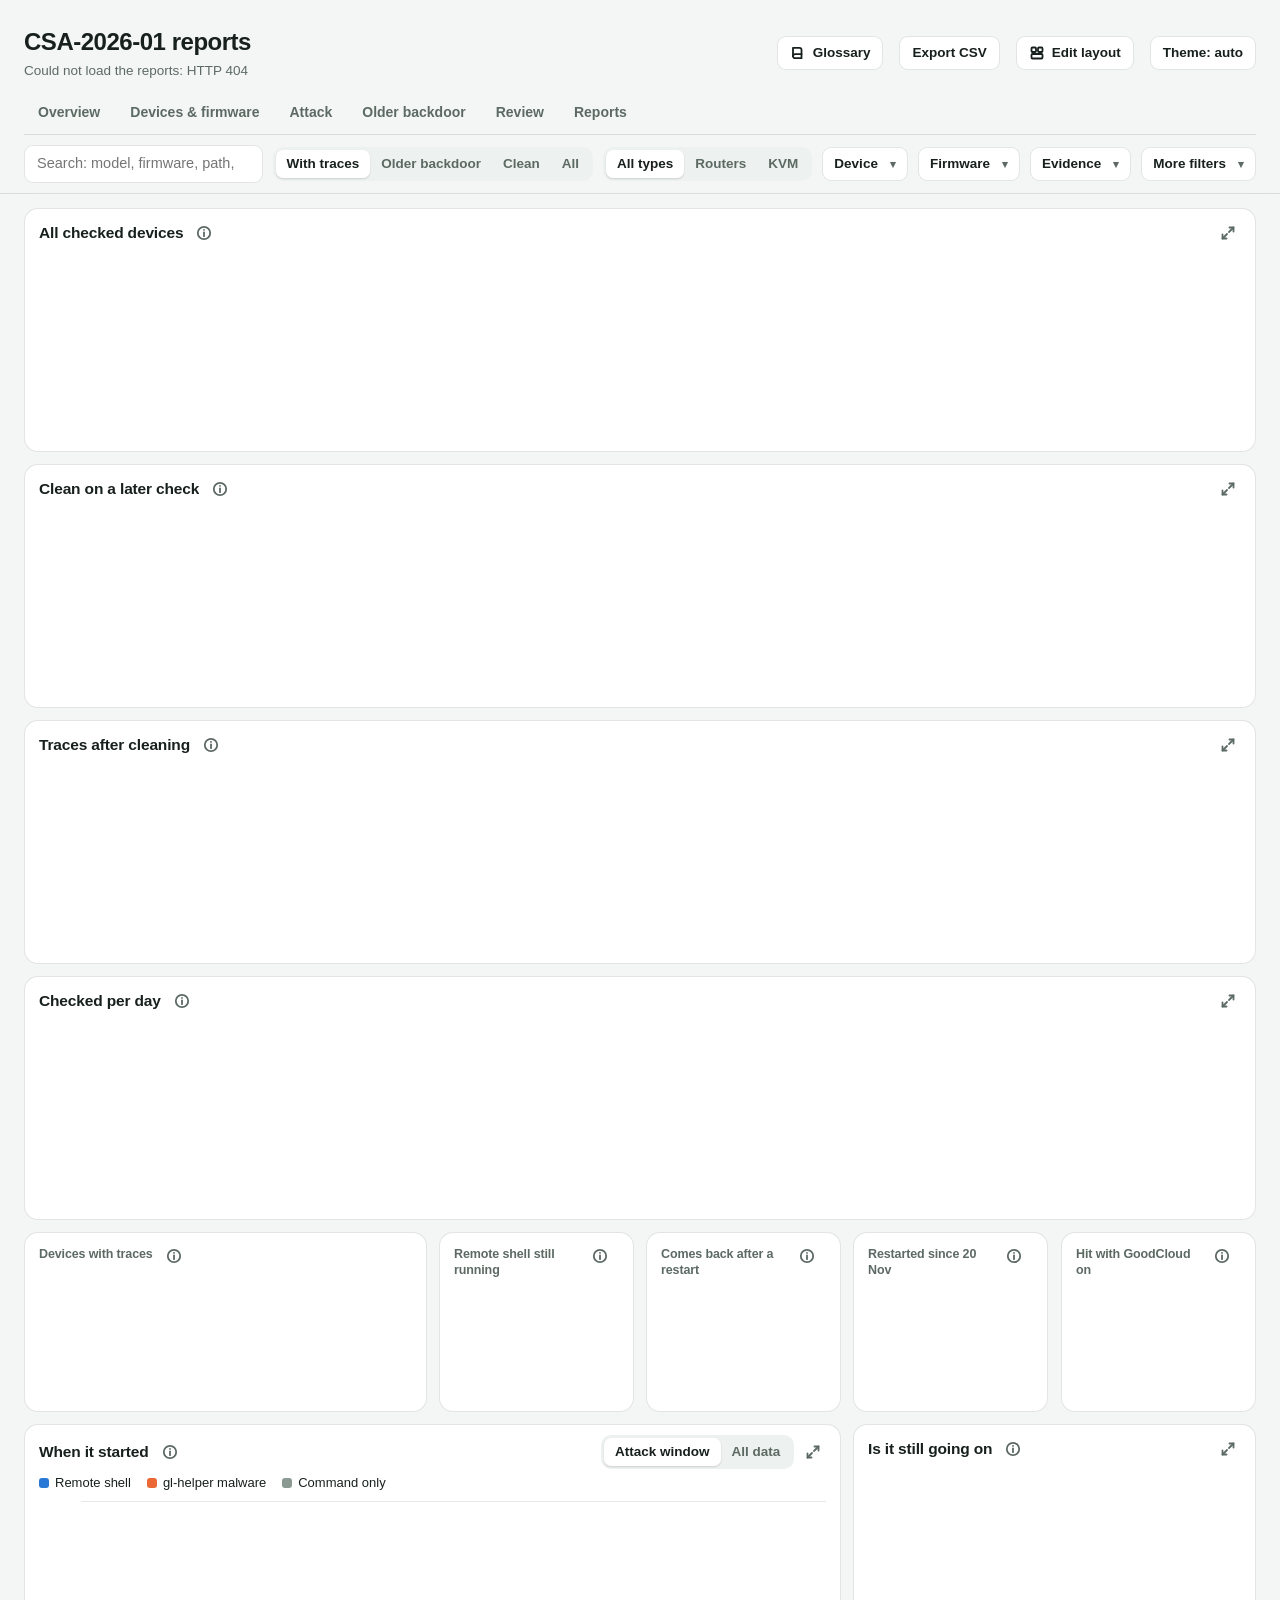
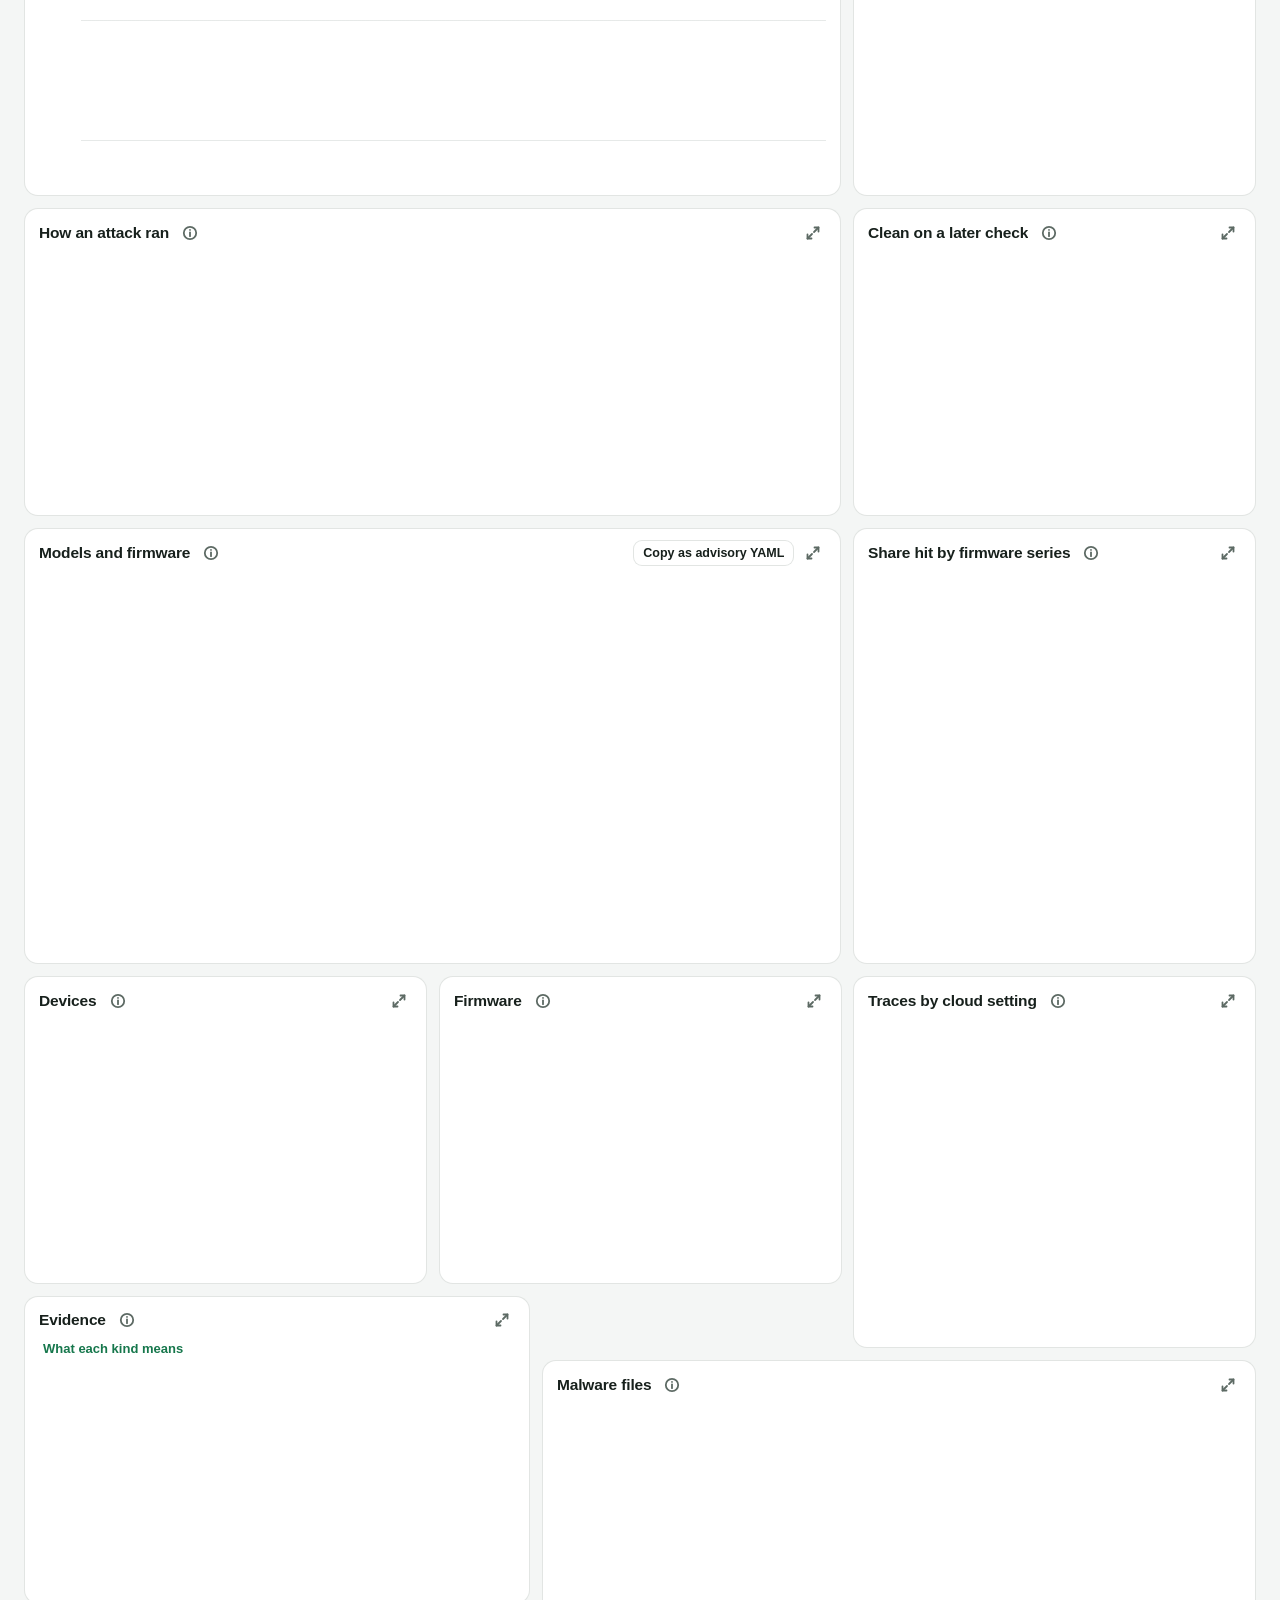
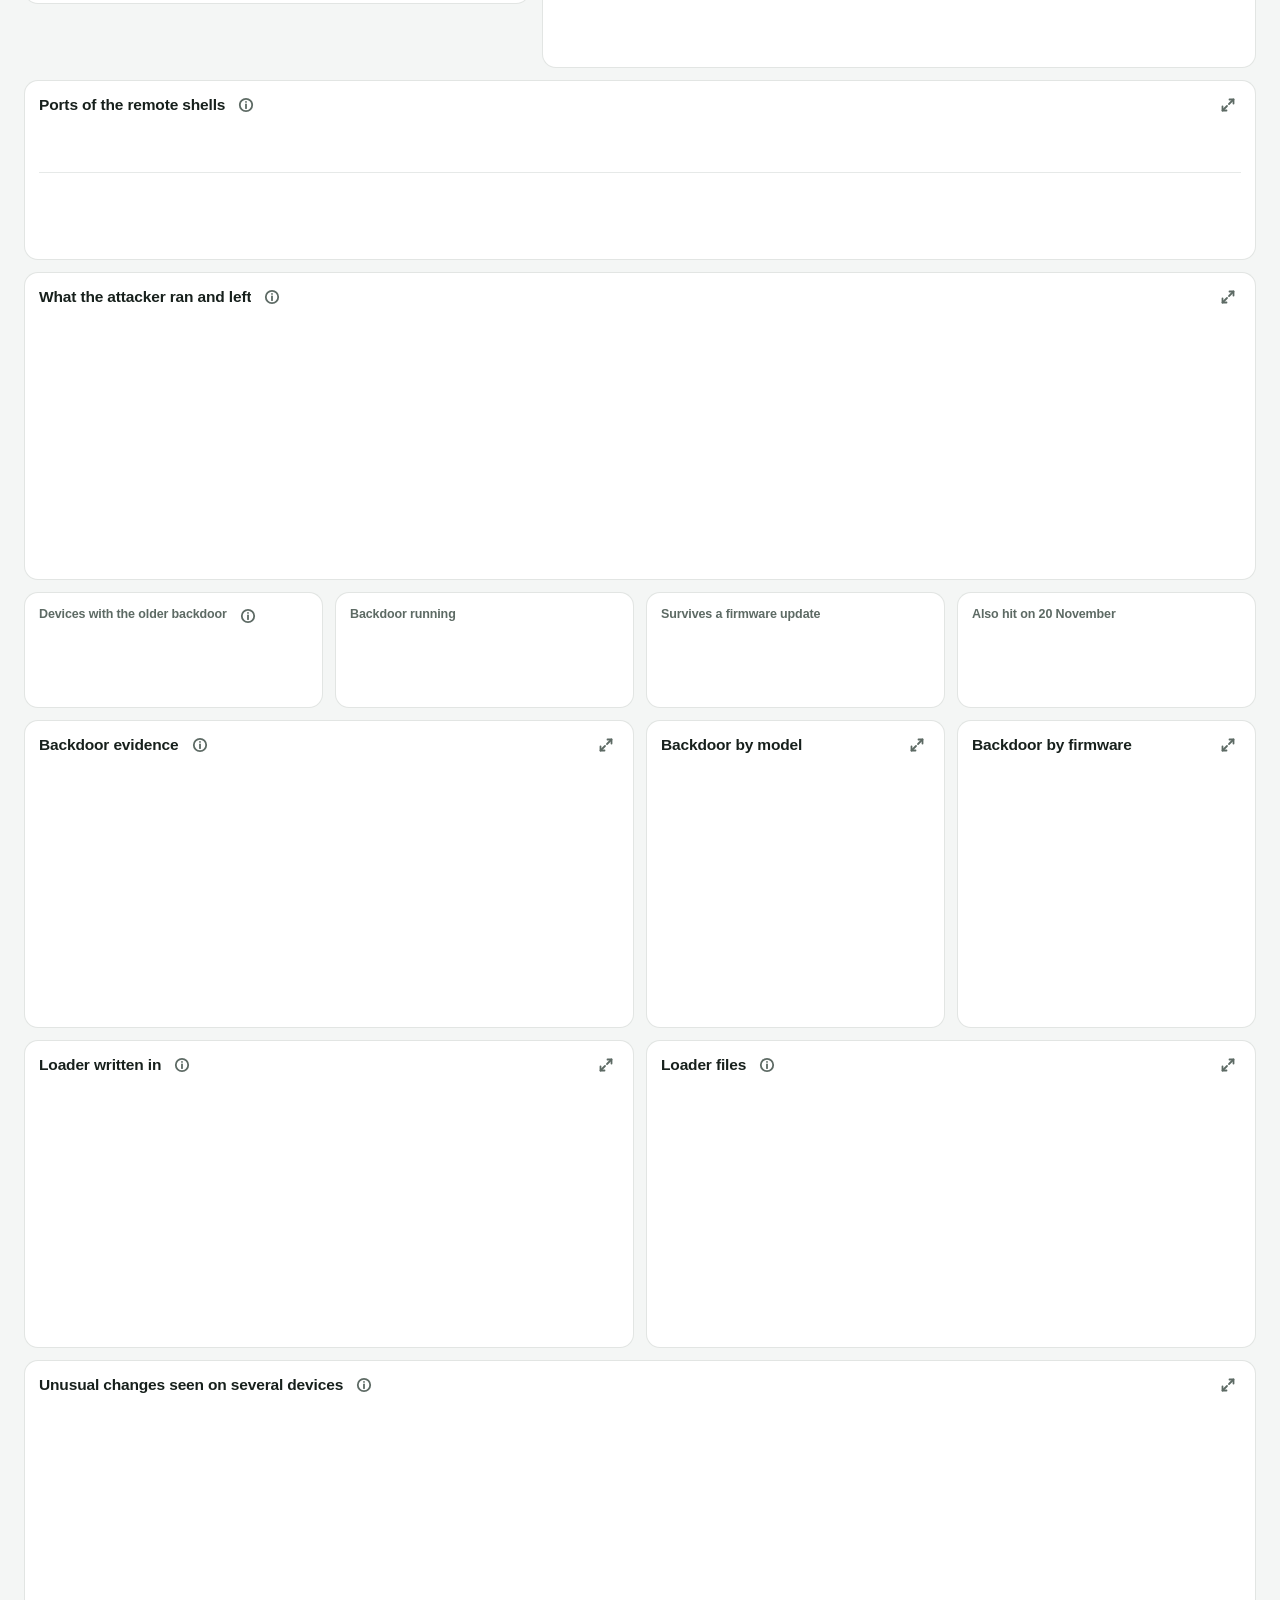
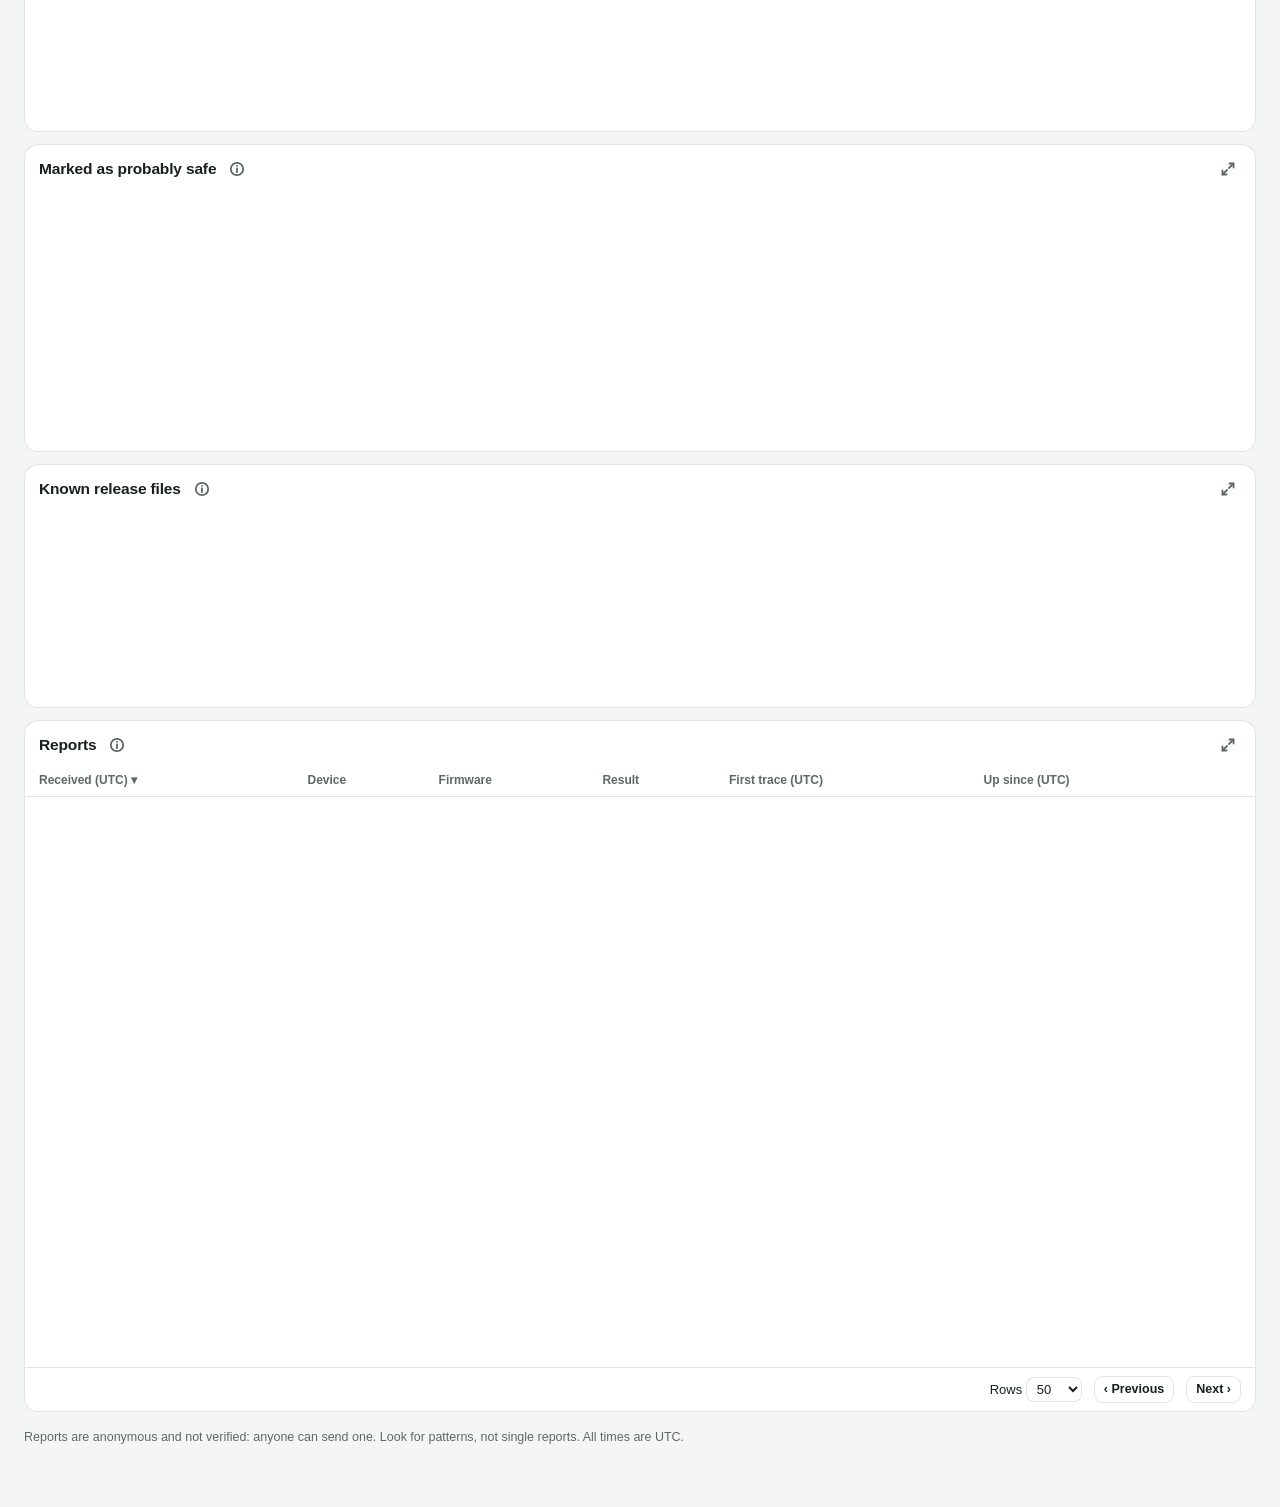
==== commit 1eac05b5: "chore(sync): upstream 480e38d (3 commits) Squashed sync of admonstrator/glinet-csa-2026-01@main at 4" ====
--- a/worker/src/dashboard.html
+++ b/worker/src/dashboard.html
@@ -48,8 +48,8 @@
 .top .grow { flex: 1; }
 .top .title .sub { margin-top: 1px; }
 /* the pages */
-.tabs { display: flex; gap: 2px; margin-top: 12px; border-bottom: 1px solid var(--border); overflow-x: auto; }
-.tab { display: inline-flex; align-items: center; gap: 7px; border: 0; border-bottom: 2px solid transparent; margin-bottom: -1px; background: none; padding: 9px 14px 10px; font-size: 14px; font-weight: 600; color: var(--text-2); cursor: pointer; white-space: nowrap; }
+.tabs { display: flex; flex-wrap: wrap; gap: 2px; margin-top: 12px; box-shadow: inset 0 -1px var(--border); }
+.tab { display: inline-flex; align-items: center; gap: 7px; border: 0; border-bottom: 2px solid transparent; background: none; padding: 9px 14px 10px; font-size: 14px; font-weight: 600; color: var(--text-2); cursor: pointer; white-space: nowrap; }
 .tab:hover { color: var(--text); }
 .tab[aria-current=page] { color: var(--text); border-bottom-color: var(--accent); }
 .tab em { font-style: normal; font-size: 11.5px; font-weight: 650; padding: 0 7px; border-radius: 980px; background: var(--surface-2); color: var(--text-2); }
@@ -83,6 +83,12 @@
 .cb { flex: 1; min-height: 0; overflow: auto; display: flex; flex-direction: column; margin-top: 4px; }
 .cb > * { flex: none; }
 .cb > button { align-self: flex-start; }
+@media (min-width: 761px) {
+  .board:not(.edit):not(.focus) { grid-auto-rows: minmax(52px, auto); }
+  .board:not(.edit):not(.focus) > .card.scroll > .cb { contain: size; }
+  .board:not(.edit):not(.focus) > .card:not(.scroll) > .cb { overflow: visible; }
+}
+.board.edit > .card > .cb { overflow: hidden; }
 .ib { flex: none; width: 26px; height: 26px; padding: 0; border: 0; border-radius: 7px; background: none; color: var(--text-2); display: inline-grid; place-items: center; cursor: pointer; }
 .ib:hover:not(:disabled) { background: var(--surface-2); color: var(--text); } .ib:disabled { opacity: .3; cursor: default; }
 .ib[aria-expanded=true] { background: var(--accent-soft); color: var(--accent); }
@@ -114,7 +120,8 @@
 .grip { flex: none; width: 22px; height: 26px; padding: 0; border: 0; border-radius: 6px; background: var(--surface-2); color: var(--text-2); display: inline-grid; place-items: center; cursor: grab; touch-action: none; }
 .grip:active { cursor: grabbing; }
 .size { flex: none; padding: 1px 7px; border-radius: 980px; background: var(--accent-soft); color: var(--accent); font: 600 11.5px ui-monospace, SFMono-Regular, Menlo, Consolas, monospace; white-space: nowrap; }
-.mv { flex: none; max-width: 96px; padding: 2px 4px; border: 1px solid var(--border); border-radius: 6px; background: var(--surface); font-size: 12px; }
+.etools { display: inline-flex; flex-wrap: wrap; justify-content: flex-end; align-items: center; gap: 4px 6px; margin-left: auto; min-width: 0; }
+.mv { flex: none; max-width: 68px; padding: 2px 4px; border: 1px solid var(--border); border-radius: 6px; background: var(--surface); font-size: 12px; }
 .rz { position: absolute; right: 2px; bottom: 2px; z-index: 3; width: 22px; height: 22px; padding: 0; border: 0; background: none; cursor: nwse-resize; touch-action: none; }
 .rz::after { content: ''; position: absolute; right: 5px; bottom: 5px; width: 10px; height: 10px; border-right: 2.5px solid var(--accent); border-bottom: 2.5px solid var(--accent); border-radius: 0 0 3px 0; }
 .gridlines { position: absolute; inset: 0; display: none; grid-template-columns: repeat(12, minmax(0, 1fr)); gap: 12px; pointer-events: none; }
@@ -141,6 +148,8 @@
 .kv1 small { font-size: 14px; font-weight: 600; color: var(--text-2); }
 .card.kpi .split { margin-top: 8px; }
 .card.kpi .legend { margin-top: 6px; gap: 0 14px; line-height: 1.35; }
+.legend li.apart { flex-basis: 100%; }
+.legend li.apart i { background: none; box-shadow: inset 0 0 0 2px var(--warn); }
 .knote { margin-top: 4px; font-size: 12.5px; color: var(--text-2); line-height: 1.4; }
 /* the side panel: a report, a finding, the glossary. On a wide window it stands beside the
    page, which makes room for it, and its left edge sets the width; on a narrow one it lies over the page. */
@@ -156,14 +165,17 @@
 .drawer.full { width: 100%; box-shadow: none; border-left: 0; }
 body.fullpanel { overflow: hidden; }
 .drawer.full .dh, .drawer.full .dbody { padding-left: max(24px, calc((100% - 1240px) / 2)); padding-right: max(24px, calc((100% - 1240px) / 2)); }
-.drawer.full .dbody .body { grid-template-columns: repeat(2, minmax(0, 1fr)); }
-.drawer.full .dbody > .gl { columns: 2 420px; column-gap: 40px; } .drawer.full .gl dt { break-after: avoid; } .drawer.full .gl dd { break-before: avoid; }
-/* lists side by side in two columns, striped by row */
-.drawer.full .igrp { display: grid; grid-template-columns: repeat(2, minmax(0, 1fr)); column-gap: 24px; }
-.drawer.full .igrp > :not(.iline) { grid-column: 1 / -1; } .drawer.full .igrp > .btn { justify-self: start; }
-.drawer.full .iline:nth-child(n) { background: none; }
-.drawer.full .igrp:not(.nohead) > .iline:is(:nth-child(4n), :nth-child(4n+1)), .drawer.full .igrp.nohead > .iline:is(:nth-child(4n+3), :nth-child(4n+4)) { background: color-mix(in srgb, var(--surface-2) 75%, transparent); }
-.drawer.full .iline:hover { background: var(--surface-2); }
+@media (min-width: 900px) {
+  .drawer.full .dbody .body { grid-template-columns: repeat(2, minmax(0, 1fr)); }
+  .drawer.full .dbody .kpis2.wide { grid-template-columns: repeat(4, minmax(0, 1fr)); }
+  .drawer.full .dbody > .gl { columns: 2 420px; column-gap: 40px; } .drawer.full .gl dt { break-after: avoid; } .drawer.full .gl dd { break-before: avoid; break-inside: avoid; }
+  /* lists side by side in two columns, striped by row */
+  .drawer.full .igrp { display: grid; grid-template-columns: repeat(2, minmax(0, 1fr)); column-gap: 24px; }
+  .drawer.full .igrp > :not(.iline) { grid-column: 1 / -1; } .drawer.full .igrp > .btn { justify-self: start; }
+  .drawer.full .iline:nth-child(n) { background: none; }
+  .drawer.full .igrp:not(.nohead) > .iline:is(:nth-child(4n), :nth-child(4n+1)), .drawer.full .igrp.nohead > .iline:is(:nth-child(4n+3), :nth-child(4n+4)) { background: color-mix(in srgb, var(--surface-2) 75%, transparent); }
+  .drawer.full .iline:hover { background: var(--surface-2); }
+}
 #dFull .ico-in { display: none; } .drawer.full #dFull .ico-in { display: block; } .drawer.full #dFull .ico-out { display: none; }
 body.resizing { cursor: col-resize; user-select: none; }
 .dh { display: flex; align-items: flex-start; gap: 6px; padding: 14px 14px 12px 18px; border-bottom: 1px solid var(--border); }
@@ -171,7 +183,7 @@
 .dh h2 { font-size: 16px; overflow-wrap: anywhere; }
 .drawer[data-mode=item] .dh h2 { font: 650 14.5px/1.4 ui-monospace, SFMono-Regular, Menlo, Consolas, monospace; }
 .dh .sub { margin-top: 2px; }
-.dbody { flex: 1; overflow: auto; padding: 6px 18px 28px; }
+.dbody { flex: 1; overflow: auto; padding: 6px 18px 28px; container-type: inline-size; }
 .dbody > h3 { margin: 18px 0 4px; font-size: 12.5px; font-weight: 650; color: var(--text-2); }
 .dbody > .sub { margin-bottom: 6px; }
 .dbody .body { grid-template-columns: minmax(0, 1fr); }
@@ -183,6 +195,7 @@
 :where(.dbody table > tr:nth-child(odd):not(:first-child)) > td { background: color-mix(in srgb, var(--surface-2) 75%, transparent); }
 :where(.dbody table tr:not(:first-child):hover) > td { background: var(--surface-2); }
 .dbody td small { display: block; font-size: 12px; color: var(--text-2); }
+.cellact { margin-top: 4px; }
 /* a list of files or findings: the path on top, the rest below it, grouped by kind */
 .ilist { margin-top: 6px; }
 .igrp + .igrp { margin-top: 12px; }
@@ -191,21 +204,41 @@
 .iline { display: grid; grid-template-columns: minmax(0, 1fr) auto; align-items: start; gap: 2px 12px; padding: 6px 8px; border-bottom: 1px solid var(--border); }
 .iline:nth-child(odd) { background: color-mix(in srgb, var(--surface-2) 75%, transparent); }
 .iline:hover { background: var(--surface-2); }
+/* an open form takes the whole line below the path */
+.iline > :has(> .markForm) { grid-column: 1 / -1; }
 .ipath { line-height: 1.45; overflow-wrap: anywhere; } .ipath .mono { line-height: inherit; }
 .imeta { display: flex; flex-wrap: wrap; align-items: center; gap: 1px 10px; margin-top: 1px; font-size: 12px; color: var(--text-2); font-variant-numeric: tabular-nums; }
 .imeta .mono { font-size: 11.5px; }
 .imeta .tag { font-size: 11px; }
 .igrp > .btn { margin: 8px 0 0 8px; }
-.dbody .kpis2.wide { grid-template-columns: repeat(auto-fit, minmax(160px, 1fr)); }
+.dbody .kpis2.wide { grid-template-columns: repeat(2, minmax(0, 1fr)); }
 .dact { display: flex; flex-wrap: wrap; gap: 8px; align-items: center; margin-top: 10px; }
-.gl dt { margin-top: 14px; } .gl dt b { display: block; font-weight: 650; } .gl dd { margin: 2px 0 0; color: var(--text-2); font-size: 13.5px; }
+.gl dt { margin-top: 14px; } .gl dt:first-child { margin-top: 0; } .gl dt b { display: block; font-weight: 650; } .gl dd { margin: 2px 0 0; color: var(--text-2); font-size: 13.5px; }
 .linkish { cursor: pointer; text-decoration: underline; text-decoration-color: var(--border); text-underline-offset: 3px; }
 .linkish:hover { text-decoration-color: var(--accent); color: var(--accent); }
 .safeTable td { vertical-align: top; }
-.safeTable .who { color: var(--text-2); font-size: 13px; white-space: nowrap; }
+/* paths wrap anywhere rather than push the table out of its card */
+#reviews td.mono, .safeTable td.mono, #hashes td.mono, #knownList td.mono, .dbody td.mono { overflow-wrap: anywhere; min-width: 14ch; }
+#reviews td:first-child { white-space: nowrap; }
+td.mono small.xs-only { font: 12px -apple-system, BlinkMacSystemFont, 'Segoe UI', Roboto, Arial, sans-serif; margin-top: 2px; }
+@container (max-width: 1000px) { .hide-m { display: none; } }
+@container (max-width: 680px) { .hide-n { display: none; } }
+.xs-only { display: none; }
+@container (max-width: 560px) { .hide-xs { display: none; } td small.xs-only { display: block; } .dbody :is(td, th) { padding-left: 6px; padding-right: 6px; } .dbody th, .dbody td.tnum { white-space: normal; } .dbody td.mono { min-width: 0; } .cb th, .cb td .tag, .cb td.n:last-child { white-space: normal; } .cb td .tag { border-radius: 8px; } .cb td.mono { min-width: 10ch; } }
+@container (max-width: 900px) { .cb :is(td, th) { padding-left: 7px; padding-right: 7px; } }
+.cb :is(th, td).wrap { white-space: normal; }
+#safeList > h3 { margin: 16px 0 4px; font-size: 12.5px; font-weight: 650; color: var(--text-2); } #safeList > h3:first-child { margin-top: 2px; }
+.tbar { display: flex; flex-wrap: wrap; gap: 8px; margin-bottom: 8px; }
+.safeTable .who { color: var(--text-2); font-size: 13px; overflow-wrap: anywhere; }
 .btn.sm { padding: 3px 9px; font-size: 12.5px; white-space: nowrap; }
 .labelForm { display: inline-flex; gap: 6px; align-items: center; }
-.labelForm input { width: 180px; padding: 3px 8px; border: 1px solid var(--border); border-radius: 7px; background: var(--surface); color: var(--text); font: inherit; font-size: 12.5px; }
+.labelForm.markForm { flex-wrap: wrap; white-space: normal; max-width: 760px; padding: 4px 0; }
+tr.formRow > td { text-align: left; }
+.labelForm select { padding: 3px 6px; border: 1px solid var(--border); border-radius: 7px; background: var(--surface); color: var(--text); font: inherit; font-size: 12.5px; }
+.labelForm label { display: inline-flex; gap: 4px; align-items: center; font-size: 12.5px; white-space: nowrap; }
+.markWarn { flex-basis: 100%; font-size: 12px; color: var(--text-2); text-align: left; }
+.markWarn.bad { color: var(--danger); }
+.labelForm input[type=text] { width: 180px; padding: 3px 8px; border: 1px solid var(--border); border-radius: 7px; background: var(--surface); color: var(--text); font: inherit; font-size: 12.5px; }
 .peak.err { color: var(--danger); }
 .btn { display: inline-flex; align-items: center; gap: 7px; border: 1px solid var(--border); background: var(--surface); border-radius: 9px; padding: 6px 12px; font-size: 13.5px; font-weight: 600; cursor: pointer; }
 .btn:hover { border-color: var(--accent); }
@@ -228,6 +261,8 @@
 .seg { display: inline-flex; padding: 3px; border-radius: 10px; background: var(--surface-2); }
 .seg button { border: 0; background: none; font-size: 13.5px; font-weight: 600; color: var(--text-2); padding: 4px 11px; border-radius: 7px; cursor: pointer; white-space: nowrap; }
 .seg button[aria-pressed=true] { background: var(--surface); color: var(--text); box-shadow: 0 1px 2px rgba(0, 0, 0, .14); }
+.seg button:not([aria-pressed=true]):hover { color: var(--text); }
+.ms > summary:hover { border-color: var(--accent); }
 .ms { position: relative; }
 .ms > summary { list-style: none; cursor: pointer; display: inline-flex; align-items: center; gap: 6px; padding: 6px 11px; border: 1px solid var(--border); border-radius: 9px; background: var(--surface); font-size: 13.5px; font-weight: 600; white-space: nowrap; }
 .ms > summary::-webkit-details-marker { display: none; }
@@ -252,6 +287,8 @@
 .chip { display: inline-flex; align-items: center; gap: 6px; padding: 2px 4px 2px 10px; border-radius: 980px; background: var(--accent-soft); color: var(--accent); font-weight: 600; }
 .chip button { border: 0; background: none; cursor: pointer; color: inherit; font-size: 15px; line-height: 1; padding: 0 5px; }
 .linkbtn { border: 0; background: none; color: var(--accent); font-weight: 600; cursor: pointer; padding: 2px 4px; font-size: 13px; }
+.linkbtn:hover { text-decoration: underline; text-underline-offset: 3px; }
+.chip button:hover { opacity: .65; }
 
 .grid { display: grid; gap: 12px; }
 
@@ -266,6 +303,7 @@
 .legend li { display: flex; align-items: center; gap: 6px; }
 .legend i { width: 10px; height: 10px; border-radius: 3px; flex: none; }
 .legend b { font-variant-numeric: tabular-nums; }
+.legend small { color: var(--text-2); font-size: 12px; font-variant-numeric: tabular-nums; }
 
 /* when it started: stacked columns on a time axis that never has more than ~72 columns */
 /* the chart takes the height its card has */
@@ -285,6 +323,26 @@
 .xaxis span b { display: block; color: var(--text); font-weight: 600; }
 .xaxis span.l { translate: 0 0; text-align: left; } .xaxis span.r { translate: -100% 0; text-align: right; }
 .peak { margin-top: 8px; font-size: 13.5px; }
+/* checked per day: the checks of each day above, two shares of each day below, one date axis */
+.dayplot { flex: 1; min-height: 250px; margin-top: 8px; display: grid; grid-template-columns: 38px minmax(0, 1fr) 26px; grid-template-rows: minmax(100px, 3fr) minmax(70px, 2fr) 34px; row-gap: 14px; column-gap: 8px; }
+.dayplot .y1 { grid-area: 1 / 1; } .dayplot .cols { grid-area: 1 / 2; }
+.dayplot .y2 { grid-area: 2 / 1; } .dayplot .dline { grid-area: 2 / 2; }
+.dayplot .xaxis { grid-area: 3 / 2; margin-top: -9px; }
+.dayplot .col { cursor: default; }
+.col i.dt { background: var(--danger); } .col i.db { background: var(--warn); } .col i.dn { background: var(--accent); }
+.dline { position: relative; border-bottom: 1px solid var(--grid); background: linear-gradient(var(--grid), var(--grid)) 0 0 / 100% 1px no-repeat, linear-gradient(var(--grid), var(--grid)) 0 50% / 100% 1px no-repeat; }
+.dline svg { position: absolute; inset: 0; width: 100%; height: 100%; overflow: visible; }
+.dline polyline { fill: none; stroke-width: 2; vector-effect: non-scaling-stroke; stroke-linejoin: round; stroke-linecap: round; }
+.dline .dot { position: absolute; width: 8px; height: 8px; border-radius: 50%; translate: -50% -50%; box-shadow: 0 0 0 2px var(--surface); pointer-events: none; }
+.dline .dot.few { opacity: .35; }
+.dline .vlab { position: absolute; translate: 8px -50%; font-size: 11.5px; font-weight: 650; font-variant-numeric: tabular-nums; color: var(--text); pointer-events: none; white-space: nowrap; }
+.dline .hits { position: absolute; inset: 0; display: flex; gap: 2px; } .dline .hits > div { flex: 1; }
+.dline .hits > div:hover { background: var(--accent-soft); }
+.nw { white-space: nowrap; }
+.legend i.line { height: 2px; width: 14px; border-radius: 1px; }
+/* the second part of a card with two numbers */
+.kpart { margin-top: 12px; padding-top: 10px; border-top: 1px solid var(--border); }
+.kpart .val { font-size: 24px; }
 
 .rank { margin: 12px 0 0; padding: 0; list-style: none; display: grid; grid-template-columns: minmax(0, max-content) minmax(50px, 1fr) max-content; gap: 7px 10px; align-items: center; font-size: 13.5px; }
 .rank li { display: contents; cursor: pointer; }
@@ -309,7 +367,7 @@
 .cb thead th, .cb table > tr:first-child > th { position: sticky; top: 0; z-index: 2; background: var(--surface); box-shadow: inset 0 -1px 0 var(--border); }
 :where(.cb table:not(.mx) > tbody > tr:nth-child(even), .cb table:not(.mx) > tr:nth-child(odd):not(:first-child)) > td { background: color-mix(in srgb, var(--surface-2) 75%, transparent); }
 :where(.cb table:not(.mx) tr:hover) > td { background: var(--surface-2); }
-.leftcols { display: grid; grid-template-columns: repeat(auto-fit, minmax(320px, 1fr)); gap: 4px 20px; align-items: start; }
+.leftcols { display: grid; grid-template-columns: repeat(auto-fit, minmax(min(320px, 100%), 1fr)); gap: 4px 20px; align-items: start; }
 .leftcols h3 { margin: 6px 0 0; font-size: 12px; font-weight: 650; color: var(--text-2); }
 
 /* the reports: a real table, sortable, paged */
@@ -319,6 +377,7 @@
 .reports th[aria-sort]::after { content: ' ▾'; } .reports th[aria-sort=ascending]::after { content: ' ▴'; }
 .reports td:first-child, .reports th:first-child { padding-left: 14px; }
 .reports tr.row { cursor: pointer; }
+.reports tr.row:focus-visible { outline-offset: -2px; }
 .reports tr.row td:last-child { color: var(--text-2); font-size: 16px; text-align: right; padding-right: 14px; }
 .reports tr.row.sel > td { background: var(--accent-soft); box-shadow: inset 0 1px 0 var(--accent), inset 0 -1px 0 var(--accent); }
 @container (max-width: 820px) { .hide-s { display: none; } }
@@ -340,9 +399,9 @@
   .reports tr.row > td:last-child { grid-column: 3; grid-row: 1 / 4; align-self: center; padding: 0; }
 }
 .dev b { font-weight: 650; white-space: nowrap; } td.tnum { white-space: nowrap; } .dev small, .fw small { display: block; font-size: 12px; color: var(--text-2); }
-.fw { max-width: 210px; }
+.fw { max-width: 210px; } .fw small { white-space: nowrap; }
 .tags { margin-top: 4px; display: flex; flex-wrap: wrap; gap: 4px; }
-.tag { display: inline-flex; align-items: center; gap: 5px; white-space: nowrap; padding: 0 8px; border-radius: 980px; font-size: 11.5px; font-weight: 600; background: var(--surface-2); color: var(--text-2); }
+.tag { display: inline-flex; align-items: center; gap: 5px; white-space: nowrap; padding: 0 8px; border-radius: 980px; font-family: -apple-system, BlinkMacSystemFont, 'Segoe UI', Roboto, Arial, sans-serif; font-size: 11.5px; font-weight: 600; background: var(--surface-2); color: var(--text-2); }
 .tag.warn { background: var(--warn-bg); color: var(--warn); }
 .tag.ok { background: var(--accent-soft); color: var(--accent); }
 .tag.bad { background: var(--danger-bg); color: var(--danger); }
@@ -357,8 +416,8 @@
 .body { display: grid; grid-template-columns: repeat(2, minmax(0, 1fr)); gap: 2px 28px; }
 .body h3 { margin: 12px 0 0; font-size: 12px; font-weight: 650; color: var(--text-2); }
 .body .full { grid-column: 1 / -1; overflow-x: auto; }
-.kv { margin: 6px 0 0; display: grid; grid-template-columns: max-content minmax(0, 1fr); gap: 4px 14px; font-size: 13.5px; }
-.kv dt { color: var(--text-2); } .kv dd { margin: 0; overflow-wrap: anywhere; }
+.kv { margin: 6px 0 0; display: grid; grid-template-columns: minmax(0, 12em) minmax(0, 1fr); gap: 4px 14px; font-size: 13.5px; }
+.kv dt { color: var(--text-2); overflow-wrap: anywhere; } .kv dd { margin: 0; overflow-wrap: anywhere; }
 .evs { margin: 6px 0 0; padding: 0; list-style: none; display: flex; flex-direction: column; gap: 5px; }
 .evs li { display: flex; flex-wrap: wrap; align-items: center; gap: 4px 10px; }
 .ev { display: inline-flex; align-items: center; gap: 6px; padding: 1px 6px 1px 9px; border-radius: 980px; background: var(--danger-bg); color: var(--danger); font-size: 12.5px; font-weight: 600; cursor: help; }
@@ -379,7 +438,9 @@
 .kpis2 .kpi { display: block; padding: 10px 12px; background: var(--surface-2); border: 0; border-radius: 11px; container-type: normal; }
 .kpis2 .kpi .value { font-size: 22px; }
 .kpis2 .kpi .note { font-size: 12px; line-height: 1.4; }
-.kpis2.wide { grid-template-columns: repeat(auto-fit, minmax(180px, 1fr)); }
+.kpis2.wide { grid-template-columns: repeat(auto-fit, minmax(min(180px, 100%), 1fr)); }
+/* tiles side by side: a label over two lines must not push its value below its neighbour's */
+@container (min-width: 400px) { #ongoing .kpi .label { min-height: 2.7em; } }
 .rank.plain li { cursor: default; } .rank.plain li:hover .name { color: inherit; }
 .rank .num small { margin-left: 6px; font-weight: 400; color: var(--text-2); }
 .rank li.few > * { opacity: .55; }
@@ -389,13 +450,13 @@
 .course { margin: 26px 0 6px; padding: 0; list-style: none; display: flex; align-items: flex-start; }
 .course li { position: relative; }
 .course li::before { content: ''; position: absolute; left: 0; right: 0; top: 6px; height: 2px; background: var(--grid); }
-.course .step { flex: 1 1 0; min-width: 0; padding: 26px 6px 0; text-align: center; }
+.course .step { flex: 1 1 0; min-width: 90px; padding: 26px 6px 0; text-align: center; }
 .course .step:first-child::before { left: 50%; } .course .step:last-child::before { right: 50%; }
 .course .step i { position: absolute; left: 50%; top: 7px; translate: -50% -50%; width: 14px; height: 14px; border-radius: 50%; background: var(--accent); box-shadow: 0 0 0 4px var(--surface); }
 .course .step b { display: block; font-size: 14px; font-weight: 650; line-height: 1.3; text-wrap: balance; }
-.course .step .t { display: block; margin-top: 3px; font-size: 13px; color: var(--text); font-variant-numeric: tabular-nums; white-space: nowrap; }
+.course .step .t { display: block; margin-top: 3px; font-size: 13px; color: var(--text); font-variant-numeric: tabular-nums; white-space: pre; }
 .course .step small { display: block; margin-top: 1px; font-size: 12px; color: var(--text-2); }
-.course .conn { flex: 0 1 96px; min-width: 56px; height: 14px; }
+.course .conn { flex: 0 1 72px; min-width: 44px; height: 14px; }
 .course .conn span { position: absolute; left: 50%; top: -20px; translate: -50% 0; padding: 1px 8px; border-radius: 980px; background: var(--surface-2); font-size: 11.5px; font-weight: 600; color: var(--text-2); white-space: nowrap; }
 .courseBox .kpis2 { grid-template-columns: 1fr; margin-top: 0; }
 /* the steps need about 700 px beside the two numbers, or the times run into them */
@@ -404,10 +465,11 @@
   .courseBox .kpis2 { grid-template-columns: repeat(2, minmax(0, 1fr)); }
 }
 /* in a narrow card the rail runs down instead */
-@container (max-width: 540px) {
+@container (max-width: 640px) {
   .course { flex-direction: column; align-items: stretch; margin-top: 12px; }
   .course li::before { left: 6px; right: auto; top: 0; bottom: 0; width: 2px; height: auto; }
   .course .step { padding: 4px 0 4px 30px; text-align: left; }
+  .course .step .t { white-space: nowrap; }
   .course .step:first-child::before { left: 6px; top: 12px; } .course .step:last-child::before { right: auto; bottom: calc(100% - 12px); }
   .course .step i { left: 7px; top: 13px; }
   .course .conn { flex: none; height: auto; padding: 4px 0 4px 30px; }
@@ -427,7 +489,8 @@
 .mx tbody th { position: sticky; left: 0; z-index: 1; background: var(--surface); text-align: left; font-weight: 650; padding: 5px 12px 5px 0; white-space: nowrap; }
 .mx td { padding: 3px; border: 0; text-align: center; }
 .mx td button { width: 100%; min-width: 52px; border: 0; border-radius: 7px; padding: 5px 4px; font: 600 12.5px -apple-system, 'Segoe UI', sans-serif; font-variant-numeric: tabular-nums; cursor: pointer; color: var(--text-2); background: var(--surface-2); }
-.mx td button.h { color: var(--danger); background: color-mix(in srgb, var(--danger) calc(10% + var(--w) * 26%), transparent); }
+.mx td button.h { color: var(--danger); background: color-mix(in srgb, var(--danger) calc(8% + var(--w) * 22%), transparent); }
+.mx td button:hover { box-shadow: inset 0 0 0 1.5px var(--accent); }
 .mx td button.sel { outline: 2px solid var(--accent); outline-offset: 1px; }
 .mx td button small { font-weight: 500; opacity: .75; }
 .mx th.shareh { text-align: left; padding-left: 14px; font-family: inherit; color: var(--text-2); }
@@ -526,12 +589,13 @@
     <div class="gridlines" aria-hidden="true"><i></i><i></i><i></i><i></i><i></i><i></i><i></i><i></i><i></i><i></i><i></i><i></i></div>
 
     <!-- Overview -->
-    <section class="card kpi" data-card="hit"><div class="ch"><h2>Devices with traces</h2></div><div class="about" hidden><p>Devices with known traces of the attack of 20 November, by what was found. “Command only”: a command from the cloud ran, nothing else was found. The older backdoor is counted apart, on its own page.</p><p>Click the number to see these reports.</p></div><div class="cb"></div></section>
+    <section class="card" data-card="total"><div class="ch"><h2>All checked devices</h2></div><div class="about" hidden><p>Every device in this selection, split four ways: traces of the attack of 20 November only, the older backdoor only, both, or no known trace. The four parts add up to the whole.</p><p>“No known traces” is not proof that a device was never hit: a restart ends a running shell, and firmware with GL.iNet’s cleanup removes the known traces at its first start.</p><p>Follows every filter but the result filter. Click a part to see its reports.</p></div><div class="cb"></div></section>
+    <section class="card kpi" data-card="hit"><div class="ch"><h2>Devices with traces</h2></div><div class="about" hidden><p>Devices with known traces of the attack of 20 November, by what was found. “Command only”: a command from the cloud ran, nothing else was found.</p><p>The older backdoor adds nothing to this number: its own line counts it apart. A device with the older backdoor and traces of 20 November counts here for those traces. With the result filter on “Older backdoor”, the card counts the devices with the backdoor instead.</p><p>Click the number to see these reports.</p></div><div class="cb"></div></section>
     <section class="card kpi" data-card="shell"><div class="ch"><h2>Remote shell still running</h2></div><div class="about" hidden><p>A remote shell that was running during the check: the attacker was connected at that moment.</p></div><div class="cb"></div></section>
     <section class="card kpi" data-card="back"><div class="ch"><h2>Comes back after a restart</h2></div><div class="about" hidden><p>An autostart entry (rc.local, crontab, an init script) or the list of files a firmware update keeps points to the malware.</p></div><div class="cb"></div></section>
     <section class="card kpi" data-card="restart"><div class="ch"><h2>Restarted since 20 Nov</h2></div><div class="about" hidden><p>A restart wipes the memory, and with it a running shell and its pipe. A device that looks clean after a restart proves little.</p></div><div class="cb"></div></section>
     <section class="card kpi" data-card="gc"><div class="ch"><h2>Hit with GoodCloud on</h2></div><div class="about" hidden><p>Share of devices with traces among those with GoodCloud on, and off. The setting at the check, not during the attack: many switched it off afterwards.</p></div><div class="cb"></div></section>
-    <section class="card" data-card="when">
+    <section class="card scroll" data-card="when">
       <div class="ch"><h2>When it started</h2><span class="grow"></span><div class="seg" id="zoom" role="group" aria-label="Time range of the chart"><button type="button" data-v="attack">Attack window</button><button type="button" data-v="all">All data</button></div></div>
       <div class="about" hidden><p id="chartSub"></p></div>
       <div class="cb">
@@ -548,21 +612,36 @@
     <section class="card" data-card="course">
       <div class="ch"><h2>How an attack ran</h2></div>
       <div class="about" hidden><p id="courseSub"></p></div>
-      <div class="cb"><div class="courseBox"><ol class="course" id="course"></ol><div class="grid kpis2" id="courseStats"></div></div></div>
+      <div class="cb"><p class="peak dim" id="courseNone" hidden></p><div class="courseBox"><ol class="course" id="course"></ol><div class="grid kpis2" id="courseStats"></div></div></div>
     </section>
     <section class="card" data-card="healed">
       <div class="ch"><h2>Clean on a later check</h2></div>
       <div class="about" hidden><p>Devices that sent a report with traces of the attack and checked again later, told apart by their device ID (script 2.9 and later). The newest report of each device decides: clean, or traces still there.</p><p>“After a firmware change”: the newest report comes from other firmware than the last one with traces, mostly an update. Firmware with GL.iNet’s cleanup removes the known traces at its first start. “Same firmware”: cleaned some other way, for example with the script’s --fix. The older backdoor is not counted here.</p><p>Click a number to see these devices.</p></div>
       <div class="cb"></div>
     </section>
+    <section class="card" data-card="again">
+      <div class="ch"><h2>Traces after cleaning</h2></div>
+      <div class="about" hidden><p>Does cleaning hold? Two ways to see it. The older backdoor is not counted here.</p><p>“After a clean check”: a device sent a clean report and later one with traces, told apart by its device ID (script 2.9 and later). If a trace carries a time after the clean check, something wrote it since: the device was hit again, or the malware started again. If all its times lie before the clean check, that check missed them, mostly because a newer script finds more; the note counts those.</p><p>“On firmware with GL.iNet’s cleanup”: a report with traces from firmware that removes the known traces at its first start. Malware or a remote shell there means the cleanup missed them, or the device was hit again. The cleanup deletes the malware’s folder and its lines in rc.local and crontab; the state file of the cloud command is not on its list, so that trace from before the update can stay.</p><p>Click a number to see these devices.</p></div>
+      <div class="cb"></div>
+    </section>
+    <section class="card scroll" data-card="days">
+      <div class="ch"><h2>Checked per day</h2></div>
+      <div class="about" hidden><p>The reports by the day they came in, UTC. With “One row per device”, a device counts once a day, with its report that has the most traces; a device that checks on several days counts on each of them.</p><p>The lower chart gives two shares of each day: the devices with traces of 20 November, and those that run firmware with GL.iNet’s cleanup. A falling first line and a rising second one say the update arrives. Read the first days with care: whoever suspects something checks first, so the share hit is highest there. Days with fewer than 20 checks are drawn pale.</p><p>Follows every filter but the result filter.</p></div>
+      <div class="cb"><ul class="legend" id="daysLegend" style="margin:0"></ul><div class="dayplot" id="dayPlot"></div><p class="peak" id="daysNote"></p></div>
+    </section>
+    <section class="card" data-card="healed">
+      <div class="ch"><h2>Clean on a later check</h2></div>
+      <div class="about" hidden><p>Devices that sent a report with traces of the attack and checked again later, told apart by their device ID (script 2.9 and later). The newest report of each device decides: clean, or traces still there.</p><p>“After a firmware change”: the newest report comes from other firmware than the last one with traces, mostly an update. Firmware with GL.iNet’s cleanup removes the known traces at its first start. “Same firmware”: cleaned some other way, for example with the script’s --fix. The older backdoor is not counted here.</p><p>Click a number to see these devices.</p></div>
+      <div class="cb"></div>
+    </section>
 
     <!-- Devices & firmware -->
-    <section class="card" data-card="matrix">
+    <section class="card scroll" data-card="matrix">
       <div class="ch"><h2>Models and firmware</h2><span class="grow"></span><button class="btn sm" type="button" id="gridAll" hidden>Show every version</button><button class="btn sm" type="button" id="yamlBtn">Copy as advisory YAML</button></div>
       <div class="about" hidden><p>Devices with traces out of all reports for that model and firmware version. The darker a cell, the larger the share that was hit; the last column gives it per model. Test builds count with their version. Versions and models without any trace are folded into one column and one row.</p><p>Click a cell to filter. An empty cell means no report, not “not affected”.</p></div>
       <div class="cb" id="matrix"></div>
     </section>
-    <section class="card" data-card="series">
+    <section class="card scroll" data-card="series">
       <div class="ch"><h2>Share hit by firmware series</h2></div>
       <div class="about" hidden><p>Routers with traces out of all routers that reported, per release series. Test builds count with their series.</p></div>
       <div class="cb"><ul class="rank plain" id="series"></ul><p class="peak dim" id="seriesNote"></p></div>
@@ -589,7 +668,7 @@
       <div class="about" hidden><p>Devices per kind of trace. One device can have several. Click a bar to filter.</p></div>
       <div class="cb"><ul class="rank" id="kinds"></ul></div>
     </section>
-    <section class="card" data-card="files">
+    <section class="card scroll" data-card="files">
       <div class="ch"><h2>Malware files</h2></div>
       <div class="about" hidden><p>Same fingerprint means the same file on every device. The file time is the time it was written; it can come with the file, so the last column counts where it did.</p><p>Click a fingerprint or a path to search for it.</p></div>
       <div class="cb" id="hashes"></div>
@@ -617,21 +696,21 @@
     </section>
     <section class="card" data-card="bdmodel"><div class="ch"><h2>Backdoor by model</h2></div><div class="cb"><ul class="rank" id="bdModel"></ul><p class="more" id="bdModelMore"></p></div></section>
     <section class="card" data-card="bdfw"><div class="ch"><h2>Backdoor by firmware</h2></div><div class="cb"><ul class="rank" id="bdFw"></ul><p class="more" id="bdFwMore"></p></div></section>
-    <section class="card" data-card="bdwhen">
+    <section class="card scroll" data-card="bdwhen">
       <div class="ch"><h2>Loader written in</h2></div>
       <div class="about" hidden><p>The month /bin/ulogd was written, by its time on the device; where the change time is much later, that one.</p></div>
       <div class="cb"><ul class="rank plain" id="bdWhen"></ul></div>
     </section>
-    <section class="card" data-card="bdfiles">
+    <section class="card scroll" data-card="bdfiles">
       <div class="ch"><h2>Loader files</h2></div>
       <div class="about" hidden><p>/bin/ulogd, the backdoor’s loader: compiled Lua that reports the device to a server imitating AdGuard or OpenWrt. Its fingerprint differs from device to device, so it is grouped by size here.</p></div>
       <div class="cb" id="bdFiles"></div>
     </section>
 
     <!-- Review -->
-    <section class="card" data-card="unusual">
+    <section class="card scroll" data-card="unusual">
       <div class="ch"><h2>Unusual changes seen on several devices</h2></div>
-      <div class="about" hidden><p id="reviewSub">What the script listed for review, not known traces. Most of it is harmless and the owner’s own. Look for a change that many devices with traces share and clean ones do not.</p><p>Click a row to see which devices sent it and which files stand behind it. Mark what you have looked at as probably safe, here or in a single report, and it is hidden for everyone; a new file at the same path brings it back. The marks build up a list of what is known to be harmless.</p></div>
+      <div class="about" hidden><p id="reviewSub">What the script listed for review, not known traces. Most of it is harmless and the owner’s own. Look for a change that many devices with traces share and clean ones do not.</p><p>Click a row to see which devices sent it and which files stand behind it. Mark what you have looked at, here or in a single report: probably safe hides it for everyone, and a new file at the same path brings it back unless the mark holds for every file there. Probably not safe and known malware keep it listed; known malware also makes the fingerprint check answer known malware for it.</p></div>
       <div class="cb" id="reviews"></div>
     </section>
     <section class="card" data-card="safe">
@@ -639,14 +718,14 @@
       <div class="about" hidden><p>Every finding someone on the team has marked, with who did it, when and why. These are hidden elsewhere unless asked for. Click a finding to see which devices sent it.</p><p>Above them, suggestions from an analysis of the reports, each with its reason. A suggestion hides nothing until someone confirms it.</p></div>
       <div class="cb" id="safeList"></div>
     </section>
-    <section class="card" data-card="known">
+    <section class="card scroll" data-card="known">
       <div class="ch"><h2>Known release files</h2></div>
       <div class="about" hidden><p id="knownSub"></p></div>
       <div class="cb" id="knownList"></div>
     </section>
 
     <!-- Reports -->
-    <section class="card reports" data-card="reports">
+    <section class="card reports scroll" data-card="reports">
       <div class="ch"><h2>Reports</h2><span class="sub tnum" id="shown"></span></div>
       <div class="about" hidden><p>One row per report, or per device with “One row per device”. Click a row to open the report beside the table; the arrows in it step through the rows. Click a heading to sort.</p></div>
       <div class="cb"><table>
@@ -807,6 +886,12 @@
   // time along or had it set back (the installer can do that); then the change time counts
   const ftime = (f) => (f.ctime && lag(f) > LAG ? ts(f.ctime) : ts(f.mtime));
   const times = [ts(r.shell_started), r.cmd ? ts(r.state_file_time) : NaN, ...r.files.filter((f) => r.ioc === 0 || !BD_FILE.test(f.path)).map(ftime)].filter((n) => !isNaN(n));
+  // the newest time on a trace, the state file of a cloud command included. latestW takes the
+  // written time of files only: a firmware update that keeps the settings puts the files back
+  // and gives them a new change time.
+  const sf = r.findings.some((f) => f.startsWith('cloud-command')) ? ts(r.state_file_time) : NaN, newest = (l) => { l = l.filter((n) => !isNaN(n)); return l.length ? Math.max(...l) : NaN; };
+  r.latest = newest([...times, sf]);
+  r.latestW = newest([ts(r.shell_started), sf, ...r.files.filter((f) => r.ioc === 0 || !BD_FILE.test(f.path)).map((f) => ts(f.mtime))]);
   r.first = times.length ? Math.min(...times) : NaN;
   r.story = story(r);
   r.hay = [r.model, r.platform, r.firmware, r.tool, r.dev, r.findings.join(' '), r.shell_ports.join(' '), r.files.map((f) => f.path + ' ' + f.sha256).join(' '), r.commands.join(' '), r.fw_rules.join(' '), r.review_items.map((i) => i.kind + ' ' + i.path + ' ' + i.sha256).join(' '), r.persistence.map((p) => p.path + ' ' + p.lines.join(' ')).join(' ')].join(' ').toLowerCase();
@@ -994,9 +1079,19 @@
     if (!box.children.length) box.append(el('div', 'Nothing matches.', 'none'));
     if (keep) { while (keep.nextSibling) keep.nextSibling.remove(); pop.append(box); }
     else { const s = el('input'); s.type = 'search'; s.placeholder = 'Find …'; s.setAttribute('aria-label', 'Find in ' + LABEL[key]); s.addEventListener('input', () => { find = s.value.trim().toLowerCase(); draw(); }); pop.replaceChildren(s, box); }
+    placePop(pop);   // a pick changes the button's label and may move the button
   };
   d.addEventListener('toggle', () => { if (d.open) { for (const o of document.querySelectorAll('.ms[open]')) if (o !== d) o.open = false; draw(); pop.querySelector('input').focus(); } });
   return draw;
+}
+// a menu that would run past the edge of the page (or under the docked panel) moves back
+// in; on a phone the menus are as wide as the page anyway
+function placePop(pop) {
+  pop.style.translate = '';
+  if (matchMedia('(max-width: 760px)').matches) return;
+  const main = document.querySelector('main'), cs = getComputedStyle(main), m = main.getBoundingClientRect(), r = pop.getBoundingClientRect(), lo = m.left + parseFloat(cs.paddingLeft), hi = m.right - parseFloat(cs.paddingRight);
+  const dx = r.right > hi ? Math.max(hi - r.right, lo - r.left) : r.left < lo ? lo - r.left : 0;
+  if (dx) pop.style.translate = dx + 'px 0';
 }
 const facets = [facet('fModel', 'model'), facet('fFirmware', 'firmware'), facet('fKind', 'kind')];
 // the path of the click, not "contains": a menu that redraws itself has already removed the button that was clicked
@@ -1015,7 +1110,7 @@
   else if (focusKey) { focusKey = ''; render(); }
   else if (editing) setEditing(false);
 });
-$('fMore').addEventListener('toggle', () => { if ($('fMore').open) for (const o of document.querySelectorAll('.ms[open]')) if (o.id !== 'fMore') o.open = false; });
+$('fMore').addEventListener('toggle', () => { if ($('fMore').open) { for (const o of document.querySelectorAll('.ms[open]')) if (o.id !== 'fMore') o.open = false; placePop($('fMore').querySelector('.pop')); } });
 function chips() {
   const box = $('chips'); box.replaceChildren();
   const add = (text, off) => { const c = el('span', text, 'chip'), x = el('button', '×'); x.type = 'button'; x.setAttribute('aria-label', 'Remove filter ' + text); x.addEventListener('click', () => { off(); page = 0; render(); }); c.append(x); box.append(c); };
@@ -1065,8 +1160,8 @@
   return c;
 }
 // a step that keeps the number of columns readable, whatever the data spans
-function binning(from, to) {
-  for (const step of [HOUR, 3 * HOUR, 6 * HOUR, DAY, 7 * DAY, 30 * DAY]) if ((to - from) / step <= 72) return step;
+function binning(from, to, most = 72) {
+  for (const step of [HOUR, 2 * HOUR, 3 * HOUR, 6 * HOUR, 12 * HOUR, DAY, 7 * DAY, 30 * DAY]) if ((to - from) / step <= most) return step;
   return 30 * DAY;
 }
 // What the scripts listed for review, across devices: one row per kind and path, with
@@ -1086,14 +1181,93 @@
 const KNOWN = /*KNOWN_HASHES*/{};
 const labelState = (g) => { const k = g.kind + ' ' + g.path, l = LABELS[k], hs = [...g.sha]; if (!l) return hs.length && hs.every((h) => KNOWN[h]) ? 'known' : suggOf(k) ? 'suggested' : ''; return hs.every((h) => l.hashes.includes(h) || KNOWN[h]) ? 'safe' : 'new'; };
 const hiddenState = (st) => st === 'safe' || st === 'known';
-async function setLabel(g, verdict, note) {
+async function post(path, body) {
   labelErr = '';
   try {
-    const res = await fetch(BASE + '/labels', { method: 'POST', headers: { 'content-type': 'application/json' }, body: JSON.stringify({ key: g.kind + ' ' + g.path, verdict, note, hashes: [...g.sha].slice(0, 60) }) });
+    const res = await fetch(BASE + path, { method: 'POST', headers: { 'content-type': 'application/json' }, body: JSON.stringify(body) });
     if (!res.ok) throw new Error('HTTP ' + res.status);
     const j = await res.json(); LABELS = j.labels; SUGG = j.suggestions || {};
   } catch (e) { labelErr = 'The label was not saved (' + e.message + '). Reload the page to sign in again.'; }
   render();
+}
+// a mark holds the fingerprints at its path that are not known release files: those are
+// never malware by a mark, and need no mark to be safe (review of 2.61)
+const markFiles = (g) => [...g.sha].filter((h) => !KNOWN[h]);
+const setLabel = (g, verdict, note, every = false) => post('/labels', { key: g.kind + ' ' + g.path, verdict, note, hashes: markFiles(g).slice(0, 60), every });
+const setBad = (h, verdict, note) => post('/bad-hashes', { sha256: h, verdict, note });
+// the latest report of each device: what a mark would reach now
+function latestByDevice() { const m = new Map(); for (const r of all) if (!r.isTest) { const k = r.dev || r.id, b = m.get(k); if (!b || r.recv > b.recv) m.set(k, r); } return m; }
+const clean = (r) => !(r.ioc > 0 || r.bd);
+function findingCarriers(key, files, every) {
+  const i = key.indexOf(' '), kind = key.slice(0, i), path = key.slice(i + 1); let n = 0, c = 0;
+  for (const r of latestByDevice().values()) if (r.review_items.some((x) => x.kind === kind && x.path === path && x.sha256 && !KNOWN[x.sha256] && (every || files.has(x.sha256)))) { n++; if (clean(r)) c++; }
+  return { n, c };
+}
+function fileCarriers(h) {
+  let n = 0, c = 0; const paths = new Set();
+  for (const r of latestByDevice().values()) { const xs = [...r.review_items, ...r.files].filter((x) => x.sha256 === h); if (!xs.length) continue; n++; if (clean(r)) c++; for (const x of xs) paths.add(x.path); }
+  return { n, c, paths };
+}
+const devs = (n) => n + (n === 1 ? ' device' : ' devices');
+const noteInput = (value) => { const inp = el('input'); inp.type = 'text'; inp.maxLength = 200; inp.placeholder = 'Why? (optional)'; inp.value = value || ''; inp.setAttribute('aria-label', 'Note for this mark'); inp.addEventListener('click', (x) => x.stopPropagation()); return inp; };
+const clip = (v) => v.replace(/[^\x20-\x7e]/g, '').slice(0, 200);
+// a form gets the whole width in a row under its table row; elsewhere it takes the button's place
+function showForm(cell, f) {
+  const tr = cell.closest('tr');
+  if (!tr) { cell.replaceChildren(f); return; }
+  const next = tr.nextElementSibling; if (next && next.classList.contains('formRow')) next.remove();
+  const row = el('tr', null, 'formRow'), td = el('td'); td.colSpan = tr.children.length; td.append(f); row.append(td); row.addEventListener('click', (e) => e.stopPropagation()); tr.after(row);
+}
+// the form for a mark: verdict, every file at the path, a note, and what saving it does
+function markForm(g, cell, verdict) {
+  const key = g.kind + ' ' + g.path, lab = LABELS[key], f = el('span', null, 'labelForm markForm'), sel = el('select'), every = el('input'), evl = el('label'), inp = noteInput(lab ? lab.note : ''), ok = el('button', 'Save', 'btn sm'), no = el('button', 'Cancel', 'btn sm'), warn = el('span', null, 'markWarn');
+  for (const [v, t] of Object.entries(VERDICTS)) { const o = el('option', t); o.value = v; sel.append(o); }
+  sel.value = verdict; sel.setAttribute('aria-label', 'Verdict'); every.type = 'checkbox'; every.checked = !!(lab && lab.every); evl.append(every, 'every file at this path'); evl.title = 'Also files reported here later, with another fingerprint: for a path where every device has its own file.';
+  ok.type = no.type = 'button';
+  const files = new Set(markFiles(g)), account = g.kind === 'new-account' || g.kind === 'uid0-account';
+  const hint = () => {
+    const v = sel.value, all = every.checked; ok.textContent = v === 'malware' ? 'Save: known malware' : 'Save'; ok.disabled = false;
+    if (v === 'malware') {
+      const c = findingCarriers(key, files, all);
+      warn.className = 'markWarn bad';
+      if (account) warn.textContent = 'The script never asks the fingerprint check about an account: the mark is for the team only.';
+      else if (!all && !files.size) warn.textContent = 'No file here can be asked about: none has a fingerprint, or each is a known release file. The mark is for the team only.';
+      else if (!all && files.size > 60) { warn.textContent = `A mark holds at most 60 files, and there are ${files.size} at this path. Mark it for every file at this path, or put single files on the malware list.`; ok.disabled = true; }
+      else warn.textContent = `The fingerprint check then answers known malware for ${all ? 'any file at this path but a known release file' : files.size === 1 ? 'this file' : 'these ' + files.size + ' files'}: a device that sends it turns INFECTED on its next check. Now: ${devs(c.n)} in the loaded reports, ${c.c} of them without traces.`;
+    } else {
+      warn.className = 'markWarn';
+      warn.textContent = v === 'unsafe' ? 'Stays listed, with the mark. Only the team sees it; the fingerprint check does not change.' : all ? 'Hidden for everyone, new files at this path too. The fingerprint check still calls only the files known now probably safe.' : 'Hidden for everyone; a file with another fingerprint brings it back.';
+    }
+  };
+  for (const x of [sel, every, evl, f]) x.addEventListener('click', (e) => e.stopPropagation());
+  sel.addEventListener('change', hint); every.addEventListener('change', hint); hint();
+  const save = () => setLabel(g, sel.value, clip(inp.value), every.checked);
+  inp.addEventListener('keydown', (x) => { if (x.key === 'Enter') save(); if (x.key === 'Escape') render(); });
+  ok.addEventListener('click', (x) => { x.stopPropagation(); save(); }); no.addEventListener('click', (x) => { x.stopPropagation(); render(); });
+  f.append(sel, evl, inp, ok, no, warn); showForm(cell, f); sel.focus();
+}
+// one file on the community list as malware, at any path, or off it
+function badButton(h, cell) {
+  if (!h || KNOWN[h] || !BADOK) return null;
+  if (isBad(h)) {
+    const w = el('span', null, 'labelForm'), t = el('span', 'on the malware list', 'tag bad'), rm = el('button', 'Take off', 'btn sm'); rm.type = 'button';
+    t.title = (BAD[h].note ? BAD[h].note + '\n' : '') + 'Added by ' + BAD[h].by + ' on ' + BAD[h].at.slice(0, 16).replace('T', ' ') + ' UTC. The fingerprint check answers known malware for it, at any path.';
+    rm.title = 'The fingerprint check no longer answers known malware for this file. What the script finds itself stays.';
+    rm.addEventListener('click', (e) => { e.stopPropagation(); setBad(h, '', ''); }); w.append(t, rm); return w;
+  }
+  const b = el('button', 'Malware file…', 'btn sm'); b.type = 'button'; b.title = 'Put this file on the community list as malware, at any path';
+  b.addEventListener('click', (e) => {
+    e.stopPropagation();
+    const c = fileCarriers(h), safeAt = Object.entries(LABELS).filter(([, l]) => l.verdict === 'safe' && l.hashes.includes(h)).map(([k]) => k);
+    const f = el('span', null, 'labelForm markForm'), inp = noteInput(BAD[h] ? BAD[h].note : ''), ok = el('button', 'Put on the list', 'btn sm'), no = el('button', 'Cancel', 'btn sm'); ok.type = no.type = 'button';
+    const warn = el('span', `The fingerprint check then answers known malware for this file at any path: a device that lists it for review turns INFECTED on its next check. Now: ${devs(c.n)} in the loaded reports, ${c.c} of them without traces${c.paths.size > 1 ? ', at ' + c.paths.size + ' paths' : ''}.${safeAt.length ? ' It is marked probably safe at ' + safeAt.slice(0, 2).join(', ') + '.' : ''} A copy of a system program has that program’s fingerprint (the older backdoor’s monitord is a copy of lua): such a file does not belong on the list.`, 'markWarn bad');
+    f.addEventListener('click', (x) => x.stopPropagation());
+    const save = () => setBad(h, 'malware', clip(inp.value));
+    inp.addEventListener('keydown', (x) => { if (x.key === 'Enter') save(); if (x.key === 'Escape') render(); });
+    ok.addEventListener('click', (x) => { x.stopPropagation(); save(); }); no.addEventListener('click', (x) => { x.stopPropagation(); render(); });
+    f.append(inp, ok, no, warn); showForm(cell, f); inp.focus();
+  });
+  return b;
 }
 // One group per kind and path over a set of reports: devices, how many with traces, the
 // fingerprints behind the path, the times it changed on the devices.
@@ -1101,7 +1275,7 @@
 // say (scripts 2.23 and 2.28 on). The older backdoor is counted apart, as everywhere.
 function cloudSettings(base) {
   const box = $('cloudSet'); box.replaceChildren();
-  const tb = el('table'), hd = el('tr'); for (const [t, c] of [['Setting', ''], ['With traces', 'n'], ['Older backdoor', 'n']]) hd.append(el('th', t, c));
+  const tb = el('table'), hd = el('tr'); for (const [t, c] of [['Setting', ''], ['With traces', 'n wrap'], ['Older backdoor', 'n wrap']]) hd.append(el('th', t, c));
   tb.append(hd); let any = false, thin = false;
   for (const [name, key] of [['GoodCloud', 'goodcloud'], ['Bound to an account', 'cloud_bound'], ['Remote SSH', 'rtty_ssh'], ['Remote web access', 'rtty_web'], ['Firmware with GL.iNet’s cleanup', 'vendor_cleanup'], ['AstroWarp', 'astrowarp']]) for (const v of ['on', 'off']) {
     const rows = base.filter((r) => r[key] === v); if (!rows.length) continue; any = true;
@@ -1152,8 +1326,9 @@
   const st = labelState(g), lab = LABELS[g.kind + ' ' + g.path]; if (!st) return null;
   if (st === 'suggested') { const s = suggOf(g.kind + ' ' + g.path), t = el('span', 'suggested as safe', 'tag sug'); t.style.marginLeft = '8px'; t.title = s.note + '\nSuggested (' + s.by + '). Not hidden until someone confirms it.' + ([...g.sha].some((h) => !s.hashes.includes(h) && !KNOWN[h]) ? '\nSome files at this path are not part of the suggestion; they stay listed after a yes.' : ''); return t; }
   if (st === 'known') { const t = el('span', 'known release file', 'tag ok'); t.style.marginLeft = '8px'; t.title = 'Every file reported here matches the checksums of a release:\n' + [...new Set([...g.sha].map((h) => KNOWN[h]))].slice(0, 8).join('\n'); return t; }
-  const t = el('span', st === 'safe' ? 'probably safe' : 'new file at a path marked safe', 'tag ' + (st === 'safe' ? 'ok' : 'warn')); t.style.marginLeft = '8px';
-  t.title = (lab.note ? lab.note + '\n' : '') + 'Marked by ' + lab.by + ' on ' + lab.at.slice(0, 16).replace('T', ' ') + ' UTC' + (st === 'new' ? '\nSince then a file with another fingerprint was reported at this path.' : '');
+  if (st === 'badfile') { const t = el('span', 'file on the malware list', 'tag bad'); t.style.marginLeft = '8px'; t.title = 'The community list has a file reported here as malware, at any path:\n' + [...g.sha].filter(isBad).slice(0, 4).map((h) => h + (BAD[h].note ? ' (' + BAD[h].note + ')' : '')).join('\n'); return t; }
+  const t = el('span', { safe: lab.every ? 'probably safe, every file' : 'probably safe', new: 'new file at a path marked safe', unsafe: 'probably not safe', malware: 'known malware' }[st], 'tag ' + { safe: 'ok', new: 'warn', unsafe: 'warn', malware: 'bad' }[st]); t.style.marginLeft = '8px';
+  t.title = (lab.note ? lab.note + '\n' : '') + 'Marked by ' + lab.by + ' on ' + lab.at.slice(0, 16).replace('T', ' ') + ' UTC' + (lab.every ? '\nFor every file at this path, also new ones.' : '') + (st === 'new' ? '\nSince then a file with another fingerprint was reported at this path.' : '') + (st === 'malware' ? '\nThe fingerprint check answers known malware for it.' : '');
   return t;
 }
 function reviews(base) {
@@ -1163,20 +1338,22 @@
   const full = (g) => REVALL.get(g.kind + ' ' + g.path) || g, safeN = shared.filter((g) => hiddenState(labelState(full(g)))).length, rows = shared.filter((g) => showSafe || !hiddenState(labelState(full(g)))).slice(0, 40);
   if (labelErr) box.append(el('p', labelErr, 'peak err'));
   if (!have.length) { box.append(el('p', 'No report carries this yet. It comes with script 2.23 and later.', 'peak')); return; }
-  if (onceN) { const t = el('button', showOnce ? `Only what at least two devices share` : `Also show the ${onceN} seen on one device`, 'btn'); t.type = 'button'; t.style.margin = '0 8px 8px 0'; t.addEventListener('click', () => { showOnce = !showOnce; render(); }); box.append(t); }
-  if (safeN) { const t = el('button', showSafe ? `Hide the ${safeN} marked as probably safe or known` : `Show the ${safeN} marked as probably safe or known`, 'btn'); t.type = 'button'; t.style.marginBottom = '8px'; t.addEventListener('click', () => { showSafe = !showSafe; render(); }); box.append(t); }
+  const bar = el('div', null, 'tbar');
+  if (onceN) { const t = el('button', showOnce ? `Only what at least two devices share` : `Also show the ${onceN} seen on one device`, 'btn'); t.type = 'button'; t.addEventListener('click', () => { showOnce = !showOnce; render(); }); bar.append(t); }
+  if (safeN) { const t = el('button', showSafe ? `Hide the ${safeN} marked as probably safe or known` : `Show the ${safeN} marked as probably safe or known`, 'btn'); t.type = 'button'; t.addEventListener('click', () => { showSafe = !showSafe; render(); }); bar.append(t); }
+  if (bar.children.length) box.append(bar);
   if (!rows.length) { box.append(el('p', 'Everything that at least two devices share is marked as probably safe or is a known release file.', 'peak')); return; }
-  const tb = el('table'), hd = el('tr'); for (const [t, c] of [['Kind', ''], ['Path or program', ''], ['Devices', 'n'], ['With traces', 'n'], ['Different files', 'n'], ['Changed on the devices (UTC)', 'n'], ['', 'n']]) hd.append(el('th', t, c));
+  const tb = el('table'), hd = el('tr'); for (const [t, c] of [['Kind', 'hide-xs'], ['Path or program', ''], ['Devices', 'n hide-xs'], ['With traces', 'n'], ['Different files', 'n hide-m'], ['Changed on the devices (UTC)', 'n hide-m'], ['', 'n']]) hd.append(el('th', t, c));
   tb.append(hd);
   for (const g of rows) {
     const tr = el('tr'), lab = LABELS[g.kind + ' ' + g.path]; tr.style.cursor = 'pointer';
     const w = el('td', g.hit + ' of ' + g.n, 'n'); if (hits && g.hit >= 2 && g.hit / g.n > hits / have.length * 1.5) { w.append(' ', el('span', 'more often with traces', 'tag warn')); }
-    const d = el('td', g.sha.size || '–', 'n'); d.title = g.sha.size === 1 && g.n > 1 ? 'The same file on every device that sent a fingerprint.' : 'Number of different fingerprints behind this path.';
-    const ct = (g.ct || []).sort((a, b) => a - b), when = el('td', ct.length ? (fmt(ct[0]).slice(0, 10) === fmt(ct[ct.length - 1]).slice(0, 10) ? fmt(ct[0]).slice(0, 10) : fmt(ct[0]).slice(0, 10) + ' – ' + fmt(ct[ct.length - 1]).slice(0, 10)) : '–', 'n'); when.title = 'Earliest and latest time the kernel changed this entry, over the devices that sent one (script 2.24 and later).';
-    const pathCell = el('td', g.path || '(not sent)', 'mono');
+    const d = el('td', g.sha.size || '–', 'n hide-m'); d.title = g.sha.size === 1 && g.n > 1 ? 'The same file on every device that sent a fingerprint.' : 'Number of different fingerprints behind this path.';
+    const ct = (g.ct || []).sort((a, b) => a - b), when = el('td', ct.length ? (fmt(ct[0]).slice(0, 10) === fmt(ct[ct.length - 1]).slice(0, 10) ? fmt(ct[0]).slice(0, 10) : fmt(ct[0]).slice(0, 10) + ' – ' + fmt(ct[ct.length - 1]).slice(0, 10)) : '–', 'n hide-m'); when.title = 'Earliest and latest time the kernel changed this entry, over the devices that sent one (script 2.24 and later).';
+    const pathCell = el('td', g.path || '(not sent)', 'mono'); pathCell.append(el('small', g.kind, 'xs-only dim'));
     { const t = markTag(REVALL.get(g.kind + ' ' + g.path) || g); if (t) { pathCell.append(t); if (lab && lab.note) pathCell.append(el('small', ' ' + lab.note, 'dim')); } }
     const act = el('td', null, 'n'); act.append(markButton(REVALL.get(g.kind + ' ' + g.path) || g, act));
-    tr.append(el('td', g.kind), pathCell, el('td', g.n, 'n'), w, d, when, act);
+    tr.append(el('td', g.kind, 'hide-xs'), pathCell, el('td', g.n, 'n hide-xs'), w, d, when, act);
     tr.addEventListener('click', () => openItem(g.kind + ' ' + g.path));
     tb.append(tr);
   }
@@ -1186,9 +1363,11 @@
 function chart(hit) {
   const pts = hit.filter((r) => !isNaN(r.first)), cols = $('cols'), xa = $('xaxis'), ya = $('yaxis');
   cols.replaceChildren(); xa.replaceChildren(); ya.replaceChildren();
+  cols.closest('.plot').hidden = !pts.length;
   if (!pts.length) { $('peak').textContent = 'No report with a start time in this selection.'; $('chartSub').textContent = ''; return; }
   let from, to, step, before = [], after = [];
-  if (zoom === 'attack') { [from, to] = WIN; step = HOUR; before = pts.filter((r) => r.first < from); after = pts.filter((r) => r.first >= to); }
+  // the attack window by the hour where the card is wide enough, else by two hours or more
+  if (zoom === 'attack') { [from, to] = WIN; step = binning(from, to, Math.max(12, Math.floor(((cols.clientWidth || 840) - 84) / 8))); before = pts.filter((r) => r.first < from); after = pts.filter((r) => r.first >= to); }
   else {
     // times far from the attack (a device clock at 1970, a file copied with an old date) would stretch the axis; they go to the edge columns
     const lo = Math.max(Math.min(...pts.map((r) => r.first)), ATTACK - 45 * DAY), hi = Math.max(lo + HOUR, Math.min(Math.max(...pts.map((r) => r.first)), NOW));
@@ -1196,13 +1375,14 @@
     before = pts.filter((r) => r.first < from); after = pts.filter((r) => r.first >= to);
   }
   const n = Math.round((to - from) / step), bins = Array.from({ length: n }, (_, i) => ({ t: from + i * step, a: 0, b: 0, c: 0 }));
+  cols.style.gap = n > 100 ? '1px' : '';
   for (const r of pts) if (r.first >= from && r.first < to) bins[Math.floor((r.first - from) / step)][r.implant ? 'a' : r.cmd ? 'c' : 'b']++;
   const edge = (rows) => ({ a: rows.filter((r) => r.implant).length, b: rows.filter((r) => !r.implant && !r.cmd).length, c: rows.filter((r) => r.cmd).length });
   const eb = edge(before), ea = edge(after), max = Math.max(1, ...bins.map((b) => b.a + b.b + b.c), eb.a + eb.b + eb.c, ea.a + ea.b + ea.c);
   const nice = max <= 4 ? 4 : Math.ceil(max / (max > 40 ? 20 : max > 10 ? 10 : 2)) * (max > 40 ? 20 : max > 10 ? 10 : 2);
   for (const [v, pos] of [[nice, 0], [nice / 2, 50], [0, 100]]) { const s = el('span', v); s.style.top = pos + '%'; ya.append(s); }
   const col = (b, range, label, cls) => {
-    const c = el('div', null, 'col' + (cls ? ' ' + cls : '') + (F.bin && F.bin[0] === range[0] && F.bin[1] === range[1] ? ' sel' : ''));
+    const c = el('div', null, 'col' + (cls ? ' ' + cls : '') + (F.bin && range[0] < F.bin[1] && range[1] > F.bin[0] ? ' sel' : ''));
     for (const k of ['a', 'b', 'c']) if (b[k]) { const i = el('i', null, k); i.style.height = (b[k] / nice) * 100 + '%'; c.append(i); }
     hover(c, `${label}\n${b.b} remote shell · ${b.a} gl-helper malware · ${b.c} command only`);
     c.addEventListener('click', () => { F.bin = F.bin && F.bin[0] === range[0] && F.bin[1] === range[1] ? null : range; page = 0; render(); });
@@ -1234,6 +1414,7 @@
 // Reports that carry the same device id come from one device. With "One row per device"
 // such a device counts once: its report with the most known traces stands for it (the
 // newest one if they are equal), so a device that was hit and later cleaned stays a hit.
+// While the filter "traces after cleaning" is set, the report it is about stands for it.
 // Reports without an id (older scripts, or no id sent) each count on their own.
 function repool() {
   for (const r of all) r.reports = 1;
@@ -1245,6 +1426,8 @@
     const b = best.get(r.dev);
     if (!b || r.ioc > b.ioc || (r.ioc === b.ioc && r.recv > b.recv)) best.set(r.dev, r);
   }
+  const about = F.after.startsWith('back') ? (d) => AGAIN.get(d)?.back : F.after.startsWith('fixed') ? (d) => FIXED.get(d) : null;
+  if (about) for (const d of best.keys()) { const x = about(d); if (x) best.set(d, x); }
   pool = all.filter((r) => !r.dev || best.get(r.dev) === r);
   for (const r of pool) if (r.dev) r.reports = n.get(r.dev);
 }
@@ -1297,10 +1480,11 @@
   // rests on; between two events, how much later the next one came
   marks.forEach((m, i) => {
     if (i) { const g = el('li', null, 'conn'); g.append(el('span', '+ ' + dur(m.t - marks[i - 1].t))); ol.append(g); }
-    const li = el('li', null, 'step'); li.append(el('i'), el('b', m.name), el('span', fmt(m.t), 't'), el('small', m.n === 1 ? '1 device' : m.n + ' devices')); ol.append(li);
+    const li = el('li', null, 'step'); li.append(el('i'), el('b', m.name), el('span', fmt(m.t).replace(' ', '\n'), 't'), el('small', m.n === 1 ? '1 device' : m.n + ' devices')); ol.append(li);
   });
   const active = median(hit.map((r) => ts(r.pipe_time) - ts(r.shell_started)).filter((d) => d >= 0)), found = median(hit.map((r) => ts(r.checked_at) - r.first).filter((d) => d >= 0));
   $('courseSub').textContent = marks.length ? 'The middle value of each time across the devices in this selection, from left to right. Times are UTC.' : 'No report with times in this selection (needs script 2.2 or newer).';
+  $('courseNone').textContent = $('courseSub').textContent; $('courseNone').hidden = marks.length > 0; $('course').closest('.courseBox').hidden = !marks.length;
   $('courseStats').replaceChildren(kpi('Attacker active for', dur(active), null, 'From the start of the shell to the last data through it.'), kpi('Found after', dur(found), null, 'From the first trace to the check that reported it.'));
 }
 // Bars that only show a number, not a filter: [name, bar length 0..1, number, small text, thin]
@@ -1363,10 +1547,10 @@
   const box = $('bdFiles'); box.replaceChildren();
   if (!loaders.length) { box.append(el('p', n ? 'No report sent the loader’s file.' : none, 'peak dim')); return; }
   const bySize = new Map(); for (const f of loaders) { const k = f.size || 0; (bySize.get(k) || bySize.set(k, []).get(k)).push(f); }
-  const tb = el('table'), hd = el('tr'); for (const [t, c] of [['Size', 'n'], ['Devices', 'n'], ['Different files', 'n'], ['Written (UTC)', 'n']]) hd.append(el('th', t, c)); tb.append(hd);
+  const tb = el('table'), hd = el('tr'); for (const [t, c] of [['Size', 'n'], ['Devices', 'n'], ['Different files', 'n wrap'], ['Written (UTC)', 'n']]) hd.append(el('th', t, c)); tb.append(hd);
   for (const [s, fs] of [...bySize].sort((a, b) => b[1].length - a[1].length)) {
     const t = fs.map(when).filter(isFinite).sort((a, b) => a - b), tr = el('tr');
-    tr.append(el('td', s ? s.toLocaleString('en') + ' B' : 'not sent', 'n'), el('td', fs.length, 'n'), el('td', new Set(fs.map((f) => f.sha256)).size, 'n'), el('td', t.length ? (day(t[0]) === day(t[t.length - 1]) ? day(t[0]) : day(t[0]) + ' – ' + day(t[t.length - 1])) : '–', 'n'));
+    tr.append(el('td', s ? s.toLocaleString('en') + ' B' : 'not sent', 'n'), el('td', fs.length, 'n'), el('td', new Set(fs.map((f) => f.sha256)).size, 'n'), el('td', t.length ? (day(t[0]) === day(t[t.length - 1]) ? day(t[0]) : day(t[0]) + ' – ' + day(t[t.length - 1])) : '–', 'n wrap'));
     tb.append(tr);
   }
   box.append(tb, el('p', `${new Set(loaders.map((f) => f.sha256)).size} different loaders on ${loaders.length} devices.`, 'peak'));
@@ -1478,6 +1662,7 @@
 {
   const kp = ({ base, hit }) => kpis(base, hit), bd = ({ base }) => backdoor(base);
   for (const k of ['hit', 'shell', 'back', 'restart', 'gc']) DRAW[k] = kp;
+  DRAW.total = ({ base }) => totals(base);
   for (const k of ['bdn', 'bdrun', 'bdkeep', 'bdboth', 'bdkinds', 'bdmodel', 'bdfw', 'bdwhen', 'bdfiles']) DRAW[k] = bd;
   Object.assign(DRAW, {
     when: ({ isHit }) => chart(pool.filter((r) => pass(r, 'bin') && isHit(r))),
@@ -1515,11 +1700,20 @@
 function kpis(base, hit) {
   const shells = hit.filter((r) => r.shell), imps = hit.filter((r) => r.implant), cmds = hit.filter((r) => r.cmd), both = hit.filter((r) => r.shell && r.implant).length, restarted = base.filter((r) => r.restarted);
   const split = el('div', null, 'split'), lg = el('ul', null, 'legend');
-  for (const [name, n, c] of [['Remote shell', shells.length, 'var(--s1)'], ['gl-helper malware', imps.length, 'var(--s2)'], ['Command only', cmds.length, 'var(--s3)']]) {
+  // no bar and no legend for nothing: three stubs of colour would look like data
+  for (const [name, n, c] of hit.length ? [['Remote shell', shells.length, 'var(--s1)'], ['gl-helper malware', imps.length, 'var(--s2)'], ['Command only', cmds.length, 'var(--s3)']] : []) {
     const s = el('i'); s.style.cssText = `flex:${Math.max(n, .001)};background:${c}`; hover(s, `${name}\n${n} devices`); split.append(s);
     const li = el('li'), sw = el('i'); sw.style.background = c; li.append(sw, name, el('b', n)); lg.append(li);
   }
-  fillKpi('hit', hit.length.toLocaleString('en'), 'of ' + base.length.toLocaleString('en') + ' reports', both ? both + ' have a shell and malware.' : '', { lead: true, extra: [split, lg], go: hit.length ? () => goReports(() => {}) : null });
+  // the older backdoor, counted apart: not in the number above and not in the bar
+  const bd = F.result === 'bd' ? [] : base.filter((r) => r.bd), also = bd.filter((r) => r.ioc > 0).length;
+  if (bd.length) {
+    const li = el('li', null, 'apart'), b = el('button'); b.type = 'button';
+    b.title = `${bd.length} with the older backdoor. It adds nothing to the number above.${also ? ` ${also} of them also have traces of 20 November and count there for those.` : ''}\nClick to show these reports.`;
+    b.append(el('i'), 'Older backdoor, counted apart', el('b', bd.length)); b.addEventListener('click', () => goReports(() => { F.result = 'bd'; }));
+    li.append(b); lg.append(li);
+  }
+  fillKpi('hit', hit.length.toLocaleString('en'), 'of ' + base.length.toLocaleString('en') + ' reports', both ? both + ' have a shell and malware.' : '', { lead: true, extra: [split, lg].filter((x) => x.children.length), go: hit.length ? () => goReports(() => {}) : null });
   const running = shells.filter((r) => r.kinds.includes('process remote-shell')).length, back = hit.filter((r) => r.kinds.includes('persist-ref') || r.kinds.includes('keep-ref')).length;
   fillKpi('shell', running, 'of ' + shells.length, 'Checked while the attacker was connected.', { go: running ? () => goReports(() => { F.kind = new Set(['process remote-shell']); }) : null });
   fillKpi('back', back, 'of ' + hit.length, 'An autostart entry starts the malware again.', { go: back ? () => goReports(() => { F.kind = new Set(['persist-ref', 'keep-ref']); }) : null });
@@ -1551,7 +1745,7 @@
   for (const g of fm.values()) g.first = g.times.sort((a, b) => a - b)[Math.floor((g.times.length - 1) / 2)];
   const hs = $('hashes'); hs.replaceChildren();
   if (fm.size) {
-    const tb = el('table'), hd = el('tr'); for (const [t, c] of [['File', ''], ['Fingerprint (SHA-256)', ''], ['Typical time (UTC)', 'n'], ['Devices', 'n'], ['Old time', 'n']]) hd.append(el('th', t, c));
+    const tb = el('table'), hd = el('tr'); for (const [t, c] of [['File', ''], ['Fingerprint (SHA-256)', ''], ['Typical time (UTC)', 'n'], ['Devices', 'n'], ['Old time', 'n'], ['Community list', '']]) hd.append(el('th', t, c));
     tb.append(hd);
     // a path where every device has its own file (the older backdoor's loader) is one line
     const perPath = new Map(); for (const g of fm.values()) (perPath.get(g.path) || perPath.set(g.path, []).get(g.path)).push(g);
@@ -1563,11 +1757,12 @@
       if (g.own) {
         const tr = el('tr'), a = el('td', g.path, 'mono'); a.style.cursor = 'pointer'; a.addEventListener('click', () => { F.q = g.path; $('q').value = g.path; page = 0; render(); });
         const day = (t) => (isFinite(t) ? new Date(t).toISOString().slice(0, 10) : '–');
-        tr.append(a, el('td', `${g.own} different files, one per device`, 'dim'), el('td', day(g.from) === day(g.to) ? day(g.from) : day(g.from) + ' – ' + day(g.to), 'n'), el('td', g.own, 'n'), el('td', '–', 'n')); tb.append(tr); continue;
+        tr.append(a, el('td', `${g.own} different files, one per device`, 'dim'), el('td', day(g.from) === day(g.to) ? day(g.from) : day(g.from) + ' – ' + day(g.to), 'n'), el('td', g.own, 'n'), el('td', '–', 'n'), el('td', '–', 'dim')); tb.append(tr); continue;
       }
       const tr = el('tr'), h = el('td', g.sha256.slice(0, 10) + '…', 'mono dim'); h.title = g.sha256; h.style.cursor = 'pointer';
       h.addEventListener('click', () => { F.q = g.sha256; $('q').value = g.sha256; page = 0; render(); });
-      tr.append(el('td', g.path, 'mono'), h, el('td', fmt(g.first), 'n'), el('td', g.n, 'n')); const o = el('td', g.known ? (g.old || 0) + ' of ' + g.known : '–', 'n'); o.title = g.known ? 'Devices where the written time is more than 10 minutes older than the change on the device (ctime): the time came with the file or was set back. Counted over reports that carry a ctime (script 2.13 and later).' : 'No report with a ctime yet (script 2.13 and later).'; tr.append(o); tb.append(tr);
+      tr.append(el('td', g.path, 'mono'), h, el('td', fmt(g.first), 'n'), el('td', g.n, 'n')); const o = el('td', g.known ? (g.old || 0) + ' of ' + g.known : '–', 'n'); o.title = g.known ? 'Devices where the written time is more than 10 minutes older than the change on the device (ctime): the time came with the file or was set back. Counted over reports that carry a ctime (script 2.13 and later).' : 'No report with a ctime yet (script 2.13 and later).'; tr.append(o);
+      const lc = el('td'), lb = badButton(g.sha256, lc); if (lb) lc.append(lb); else lc.append(el('span', '–', 'dim')); tr.append(lc); tb.append(tr);
     }
     hs.append(tb);
     const multi = count([...fm.values()], (g) => g.path).filter((p) => p[1] > 1);
@@ -1592,6 +1787,7 @@
   if (r.bd) tags.append(el('span', 'Older backdoor', 'tag warn'));
   if (r.ioc === 0 && !r.bd) tags.append(el('span', 'Clean', 'tag ok'));
   if (r.restarted) tags.append(el('span', 'Restarted since the attack', 'tag warn'));
+  if (onFixed(r)) { const t = el('span', 'Traces on firmware with the cleanup', 'tag bad'); hover(t, 'This firmware removes the known traces at its first start (GL.iNet’s cleanup).\nMalware or a shell here: the cleanup missed it, or the device was hit again.'); tags.append(t); }
   if (r.persist) tags.append(el('span', 'rc.local or crontab changed', 'tag'));
   if (r.reports > 1) tags.append(el('span', r.reports + ' reports from this device', 'tag'));
   const h = r.dev && HEAL.get(r.dev);
@@ -1606,7 +1802,7 @@
   for (const r of rows.slice(page * size, (page + 1) * size)) {
     const id = String(r.id), tr = el('tr', null, 'row' + (r.fresh && Date.now() - r.fresh < 90_000 ? ' fresh' : '') + (D && D.mode === 'report' && D.id === id ? ' sel' : '')); tr.tabIndex = 0; tr.dataset.id = id;
     const dev = el('td', null, 'dev'); dev.append(el('b', r.model), el('small', r.type));
-    const fw = el('td', null, 'fw'); fw.append(r.fw, el('small', r.firmware === r.fw || r.firmware === 'unknown' ? '' : r.firmware.split(' ').slice(1).join(' ')));
+    const fw = el('td', null, 'fw'); fw.append(r.fw, el('small', r.firmware === r.fw || r.firmware === 'unknown' ? '' : r.firmware.split(' ').slice(1).filter((w) => !r.fw.split(' ').includes(w.toLowerCase())).join(' ')));
     const res = el('td'); res.append(r.story, tagsOf(r));
     tr.append(el('td', fmt(r.recv), 'tnum'), dev, fw, res, el('td', fmt(r.first), 'tnum hide-s'), el('td', fmt(r.upSince), 'tnum hide-s'), el('td', '›'));
     const open = () => openDrawer({ mode: 'report', id });
@@ -1761,7 +1957,8 @@
   for (const a of board.querySelectorAll('.about:not([hidden])')) { a.hidden = true; a.parentElement.classList.remove('raise'); a.parentElement.querySelector('.ib[aria-expanded]').setAttribute('aria-expanded', 'false'); }
   if (!open) return;
   const a = c.querySelector(':scope > .about'); a.hidden = false; c.classList.add('raise'); c.querySelector('.ib[aria-expanded]').setAttribute('aria-expanded', 'true');
-  a.classList.toggle('right', c.getBoundingClientRect().left + 380 > innerWidth);
+  const ch = c.querySelector('.ch'); a.style.top = ch.offsetTop + ch.offsetHeight + 4 + 'px';
+  a.classList.toggle('right', c.getBoundingClientRect().left + 380 > Math.min(innerWidth, document.querySelector('main').getBoundingClientRect().right));
 }
 // moving: the dots before the title. The card goes before or after the card under the
 // pointer: beside it when that card shares its row with others, else above or below.
@@ -1802,7 +1999,7 @@
   if (!ch.querySelector('.grow')) ch.append(el('span', null, 'grow'));
   const size = el('span', null, 'size eo'), mv = el('select', null, 'mv eo'), hide = btn('ib eo', ICON.hide, `Hide “${t}”`), rz = btn('rz eo', '', `Resize “${t}”: drag the corner, or use the arrow keys`);
   mv.setAttribute('aria-label', `Move “${t}” to another page`); mv.append(new Option('Page …', '')); for (const [p, name] of PAGES) mv.append(new Option(name, p));
-  ch.append(size, mv, hide); c.append(rz);
+  const tools = el('span', null, 'etools eo'); tools.append(size, mv, hide); ch.append(tools); c.append(rz);
   if (!c.classList.contains('kpi')) { const f = btn('ib vo', ICON.focus, `Show “${t}” over the whole page`); ch.append(f); f.addEventListener('click', () => { focusKey = focusKey === k ? '' : k; render(); scrollTo(0, 0); }); }
   mv.addEventListener('change', () => { const it = itemOf(k); if (!mv.value || mv.value === it.p) return (mv.value = ''); L.items = L.items.filter((i) => i !== it); it.p = mv.value; L.items.push(it); sortByPage(L.items); mv.value = ''; changed(); applyLayout(); render(); });
   hide.addEventListener('click', () => { L.hidden.push(k); changed(); render(); });
@@ -1947,7 +2144,7 @@
   const span = (c) => { const td = el('td', c.length ? fmt(c[0]).slice(0, 10) : '–', 'n'), z = c.length ? fmt(c[c.length - 1]).slice(0, 10) : ''; if (z && z !== td.textContent) td.append(el('small', 'to ' + z)); return td; };
   // fingerprints
   const byHash = new Map(); for (const x of rows) { const k = x.it.sha256 || ''; (byHash.get(k) || byHash.set(k, []).get(k)).push(x); }
-  sec('Fingerprints', 'One line per different file behind this path. The same fingerprint on many devices means the same file. A mark as probably safe covers the fingerprints known when it was set.', [['SHA-256', ''], ['Devices', 'n'], ['With traces', 'n'], ['Models', ''], ['Changed (UTC)', 'n'], ['Mark', '']], [...byHash].sort((a, b) => b[1].length - a[1].length).map(([h, xs]) => {
+  sec('Fingerprints', 'One line per different file behind this path. The same fingerprint on many devices means the same file. A mark covers the fingerprints known when it was set, unless it holds for every file at the path. “Malware file…” puts one file on the community list as malware, at any path.', [['SHA-256', ''], ['Devices', 'n'], ['With traces', 'n'], ['Models', ''], ['Changed (UTC)', 'n'], ['Mark', '']], [...byHash].sort((a, b) => b[1].length - a[1].length).map(([h, xs]) => {
     const tr = el('tr'), c = xs.map((x) => ts(x.it.ctime)).filter((n) => !isNaN(n)).sort((a, b) => a - b), hc = el('td', h ? h.slice(0, 16) + '…' : '(no fingerprint)', 'mono');
     if (h) { hc.classList.add('linkish'); hc.title = h + '\nSearch all reports for this fingerprint'; hc.addEventListener('click', () => search(h)); }
     const cov = el('td'); if (h && KNOWN[h]) cov.append(el('span', 'known: ' + KNOWN[h], 'tag ok')); else if (h && sg) cov.append(el('span', sg.hashes.includes(h) ? 'suggested' : 'not in the suggestion', 'tag ' + (sg.hashes.includes(h) ? 'sug' : ''))); else if (h) cov.append(el('span', lab && lab.hashes.includes(h) ? 'yes' : lab ? 'no: new since the mark' : 'not marked', 'tag ' + (lab && lab.hashes.includes(h) ? 'ok' : lab ? 'warn' : '')));
@@ -1956,12 +2153,12 @@
   }));
   // models and firmware
   const mf = new Map(); for (const x of rows) { const k = x.r.model + '\t' + x.r.fw; (mf.get(k) || mf.set(k, []).get(k)).push(x); }
-  sec('Models and firmware', 'Which devices sent this finding, and how many of them show traces.', [['Model', ''], ['Firmware', ''], ['Devices', 'n'], ['With traces', 'n'], ['Different files', 'n']], [...mf].sort((a, b) => b[1].length - a[1].length).map(([k, xs]) => {
-    const [m, f] = k.split('\t'), tr = el('tr'); tr.append(el('td', m), el('td', f), el('td', xs.length, 'n'), el('td', xs.filter((x) => hitOf(x.r)).length + ' of ' + xs.length, 'n'), el('td', new Set(xs.map((x) => x.it.sha256).filter(Boolean)).size || '–', 'n')); return tr;
+  sec('Models and firmware', 'Which devices sent this finding, and how many of them show traces.', [['Model', ''], ['Firmware', ''], ['Devices', 'n hide-xs'], ['With traces', 'n'], ['Different files', 'n hide-xs']], [...mf].sort((a, b) => b[1].length - a[1].length).map(([k, xs]) => {
+    const [m, f] = k.split('\t'), tr = el('tr'); tr.append(el('td', m), el('td', f), el('td', xs.length, 'n hide-xs'), el('td', xs.filter((x) => hitOf(x.r)).length + ' of ' + xs.length, 'n'), el('td', new Set(xs.map((x) => x.it.sha256).filter(Boolean)).size || '–', 'n hide-xs')); return tr;
   }));
   // devices
-  sec(`Devices that sent it (${rows.length})`, 'The latest report of each device. Click a line to see that device’s reports.', [['Received (UTC)', ''], ['Device', ''], ['Result', ''], ['File on the device', '']], rows.sort((a, b) => b.r.recv - a.r.recv).slice(0, 300).map(({ r, it }) => {
-    const tr = el('tr'), dev = el('td'), res = el('td'), file = el('td'); tr.style.cursor = 'pointer';
+  sec(`Devices that sent it (${rows.length})`, 'The latest report of each device. Click a line to see that device’s reports.', [['Received (UTC)', ''], ['Device', ''], ['Result', ''], ['File on the device', 'hide-xs']], rows.sort((a, b) => b.r.recv - a.r.recv).slice(0, 300).map(({ r, it }) => {
+    const tr = el('tr'), dev = el('td'), res = el('td'), file = el('td', null, 'hide-xs'); tr.style.cursor = 'pointer';
     dev.append(el('b', r.model), el('small', r.fw), el('small', r.dev || 'no device ID', 'mono'));
     res.append(el('span', r.cls === 'clean' ? 'Clean' : r.cls === 'command' ? 'Command only' : r.cls === 'shell' ? 'Remote shell' : r.cls === 'malware' ? 'gl-helper malware' : r.cls === 'backdoor' ? 'Older backdoor' : 'Traces', 'tag ' + (r.cls === 'clean' ? 'ok' : 'warn')));
     if (r.bd && r.cls !== 'backdoor') res.append(' ', el('span', 'Older backdoor', 'tag warn'));
@@ -1977,11 +2174,11 @@
   const m = new Map(); for (const r of pool) { const seen = new Set(); for (const i of [...r.review_items, ...r.files]) if (KNOWN[i.sha256] && !seen.has(i.sha256)) { seen.add(i.sha256); const g = m.get(i.sha256) || m.set(i.sha256, { n: 0, hit: 0, paths: new Set() }).get(i.sha256); g.n++; if (r.ioc > 0 || r.bd) g.hit++; g.paths.add(i.path.split(' ')[0]); } }
   $('knownSub').textContent = `Hidden without a mark: files whose fingerprint is in the release checksums of the community’s Tailscale and AdGuard Home builds. The list holds ${Object.keys(KNOWN).length} fingerprints; ${m.size} of them are in the loaded reports. Another file at the same path is still listed for review.`;
   if (!m.size) { box.append(el('p', 'No loaded report holds one of these files.', 'peak dim')); return; }
-  const tb = el('table'), hd = el('tr'); for (const [t, c] of [['Release file', ''], ['Path on the device', ''], ['SHA-256', ''], ['Devices', 'n'], ['With traces', 'n']]) hd.append(el('th', t, c));
+  const tb = el('table'), hd = el('tr'); for (const [t, c] of [['Release file', ''], ['Path on the device', ''], ['SHA-256', 'hide-xs'], ['Devices', 'n hide-xs'], ['With traces', 'n']]) hd.append(el('th', t, c));
   tb.append(hd);
   for (const [h, g] of [...m].sort((a, b) => b[1].n - a[1].n || KNOWN[a[0]].localeCompare(KNOWN[b[0]]))) {
-    const tr = el('tr'), hc = el('td', h.slice(0, 16) + '…', 'mono dim linkish'); hc.title = h; hc.addEventListener('click', () => goReports(() => { F.q = h; $('q').value = h; F.result = 'all'; }));
-    tr.append(el('td', KNOWN[h]), el('td', [...g.paths].join(', '), 'mono'), hc, el('td', g.n, 'n'), el('td', g.hit + ' of ' + g.n, 'n')); tb.append(tr);
+    const tr = el('tr'), hc = el('td', h.slice(0, 16) + '…', 'mono dim linkish hide-xs'); hc.title = h; hc.addEventListener('click', () => goReports(() => { F.q = h; $('q').value = h; F.result = 'all'; }));
+    tr.append(el('td', KNOWN[h]), el('td', [...g.paths].join(', '), 'mono'), hc, el('td', g.n, 'n hide-xs'), el('td', g.hit + ' of ' + g.n, 'n')); tb.append(tr);
   }
   box.append(tb);
 }
@@ -1998,11 +2195,46 @@
   tb.append(hd);
   for (const [key, lab] of rows) {
     const i = key.indexOf(' '), kind = key.slice(0, i), path = key.slice(i + 1), g = REVALL.get(key) || { kind, path, n: 0, hit: 0, sha: new Set(lab.hashes) };
-    const tr = el('tr'), pc = el('td', path || '(not sent)', 'mono'), files = el('td', lab.hashes.length || '–', 'n'), now = el('td', g.n ? g.n + (g.hit ? ' · ' + g.hit + ' with traces' : '') : 'none in the loaded reports', 'n'), act = el('td', null, 'n'), rm = el('button', 'Remove mark', 'btn sm');
-    tr.style.cursor = 'pointer'; files.title = lab.hashes.length ? 'Fingerprints this mark covers:\n' + lab.hashes.slice(0, 6).join('\n') + (lab.hashes.length > 6 ? '\n…' : '') : 'Nothing with a fingerprint: a link, an account or a process.';
+    const tr = el('tr'), pc = el('td', path || '(not sent)', 'mono'), files = el('td', lab.every ? 'every' : lab.hashes.length || '–', 'n'), now = el('td', g.n ? g.n + (g.hit ? ' · ' + g.hit + ' with traces' : '') : 'none in the loaded reports', 'n'), act = el('td', null, 'n'), rm = el('button', 'Remove mark', 'btn sm');
+    const v = lab.verdict || 'safe', mc = el('td'); mc.append(el('span', (VERDICTS[v] || v).toLowerCase(), 'tag ' + (v === 'safe' ? 'ok' : v === 'malware' ? 'bad' : 'warn')));
+    tr.style.cursor = 'pointer'; files.title = (lab.every ? 'Every file at this path, also new ones. ' : '') + (lab.hashes.length ? 'Fingerprints known when it was set:\n' + lab.hashes.slice(0, 6).join('\n') + (lab.hashes.length > 6 ? '\n…' : '') : 'Nothing with a fingerprint: a link, an account or a process.');
     if (labelState(g) === 'new') { const t = el('span', 'new file since', 'tag warn'); t.style.marginLeft = '8px'; t.title = 'A file with another fingerprint was reported at this path after it was marked. It is shown on the dashboard again.'; pc.append(t); }
     rm.type = 'button'; rm.addEventListener('click', (e) => { e.stopPropagation(); setLabel(g, '', ''); }); act.append(rm);
-    tr.append(el('td', kind), pc, el('td', lab.note || '–'), el('td', lab.by, 'who'), el('td', lab.at.slice(0, 16).replace('T', ' '), 'n'), files, now, act);
+    tr.append(el('td', kind), pc, mc, el('td', lab.note || '–'), el('td', lab.by, 'who'), el('td', lab.at.slice(0, 16).replace('T', ' '), 'n'), files, now, act);
+    tr.addEventListener('click', () => openItem(key));
+    tb.append(tr);
+  }
+  box.append(tb);
+}
+// the files on the community list as malware, at any path: newest first
+function badList(box) {
+  const rows = Object.entries(BAD).sort((a, b) => (a[1].at < b[1].at ? 1 : -1));
+  box.append(el('h3', `On the malware list (${rows.length})`), el('p', 'Files the fingerprint check answers as known malware, at any path: put there on the dashboard or loaded as SQL. One that waits counts how often it is asked and answers “not known” until it is released. Days asked: on how many days a check asked about it.', 'sub'));
+  if (!rows.length) { box.append(el('p', 'Nothing on the list.', 'peak dim')); return; }
+  const tb = el('table', null, 'safeTable'), hd = el('tr'); for (const [t, c] of [['Fingerprint (SHA-256)', ''], ['Note', ''], ['Added by', ''], ['When (UTC)', 'n'], ['Days asked', 'n'], ['', 'n']]) hd.append(el('th', t, c));
+  tb.append(hd);
+  for (const [h, e] of rows.slice(0, 200)) {
+    const tr = el('tr'), hc = el('td', h.slice(0, 16) + '…', 'mono linkish'), act = el('td', null, 'n'), w = el('span', null, 'labelForm');
+    hc.title = h + '\nSearch all reports for this fingerprint'; hc.addEventListener('click', () => goReports(() => { F.q = h; $('q').value = h; F.result = 'all'; }));
+    if (e.answer !== 1) { hc.append(' ', el('span', 'waits', 'tag')); const go = el('button', 'Release', 'btn sm'); go.type = 'button'; go.title = 'From now on the fingerprint check answers known malware for it'; go.addEventListener('click', (x) => { x.stopPropagation(); setBad(h, 'malware', e.note); }); w.append(go); }
+    const rm = el('button', 'Take off', 'btn sm'); rm.type = 'button'; rm.addEventListener('click', (x) => { x.stopPropagation(); setBad(h, '', ''); }); w.append(rm); act.append(w);
+    tr.append(hc, el('td', e.note || '–'), el('td', e.by, 'who'), el('td', e.at.slice(0, 16).replace('T', ' '), 'n'), el('td', e.asked || '–', 'n'), act); tb.append(tr);
+  }
+  box.append(tb);
+}
+// Suggestions that wait for a yes or a no, most devices first. Each says why and how many
+// devices carry it now; a row opens the finding with its fingerprints and devices.
+function suggList(box, keys, declined) {
+  box.append(el('h3', `Suggested, waiting for a yes (${keys.length})`), el('p', 'Found by an analysis of the reports: a file that matches a published release or tool byte for byte, or the same file on many devices with traces no more often than their firmware predicts. Nothing here is hidden until someone confirms it. Confirm marks only the fingerprints of the suggestion.' + (declined ? ` ${declined} declined.` : ''), 'sub'));
+  const rows = keys.map((key) => { const i = key.indexOf(' '), kind = key.slice(0, i), path = key.slice(i + 1); return { key, kind, path, s: SUGG[key], g: REVALL.get(key) || { kind, path, n: 0, hit: 0, sha: new Set(SUGG[key].hashes) } }; }).sort((a, b) => b.g.n - a.g.n || a.key.localeCompare(b.key));
+  const tb = el('table', null, 'safeTable'), hd = el('tr'); for (const [t, c] of [['Kind', ''], ['Path or program', ''], ['Why', ''], ['Files', 'n'], ['Devices now', 'n'], ['', 'n']]) hd.append(el('th', t, c));
+  tb.append(hd);
+  for (const { key, kind, path, s, g } of rows) {
+    const tr = el('tr'), pc = el('td', path || '(not sent)', 'mono'), files = el('td', s.hashes.length || '–', 'n'), act = el('td', null, 'n');
+    files.title = s.hashes.length ? 'Fingerprints this suggestion covers:\n' + s.hashes.slice(0, 6).join('\n') + (s.hashes.length > 6 ? '\n…' : '') : 'Nothing with a fingerprint: a link or a directory.';
+    if ([...g.sha].some((h) => !s.hashes.includes(h) && !KNOWN[h])) { const t = el('span', 'other files too', 'tag'); t.style.marginLeft = '8px'; t.title = 'Other files at this path are not part of the suggestion. They stay listed after a yes.'; pc.append(t); }
+    act.append(markButton(g, act)); tr.style.cursor = 'pointer';
+    tr.append(el('td', kind), pc, el('td', s.note), files, el('td', g.n ? g.n + (g.hit ? ' · ' + g.hit + ' with traces' : '') : 'none in the loaded reports', 'n'), act);
     tr.addEventListener('click', () => openItem(key));
     tb.append(tr);
   }
